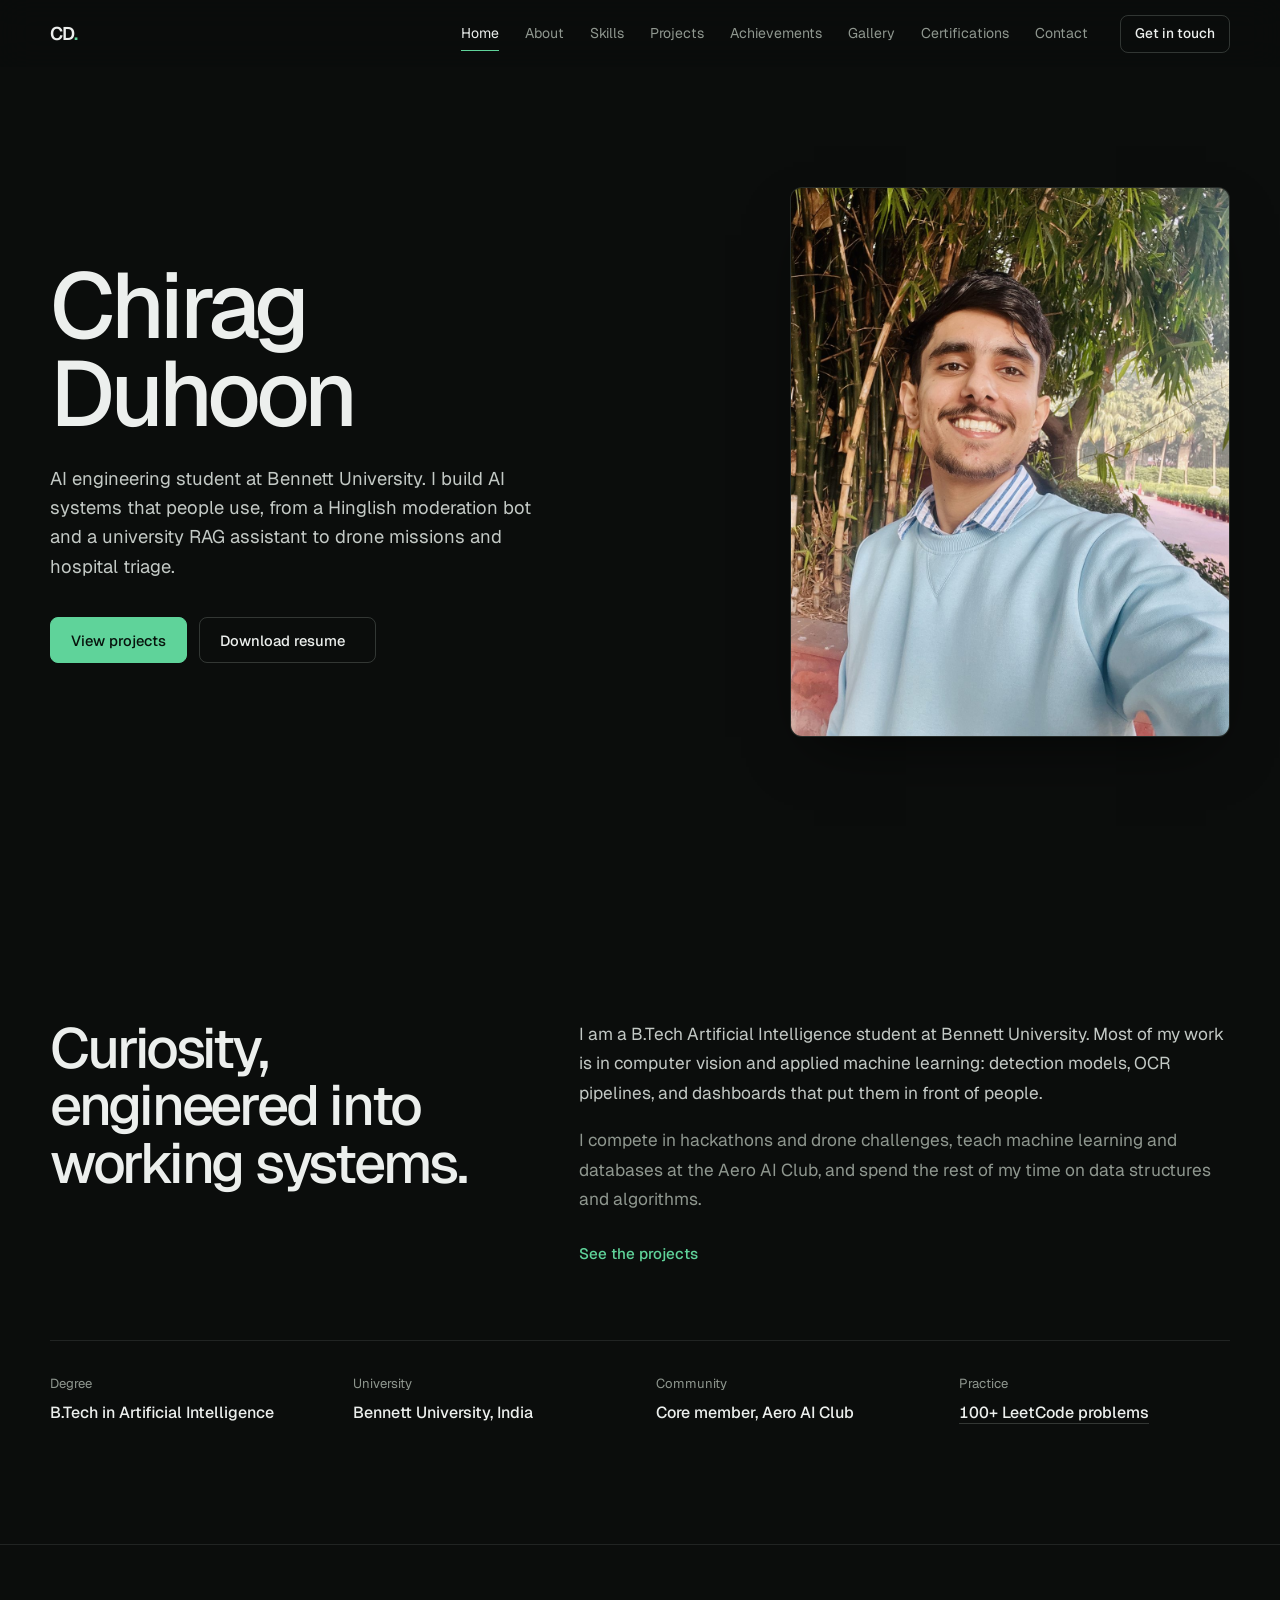
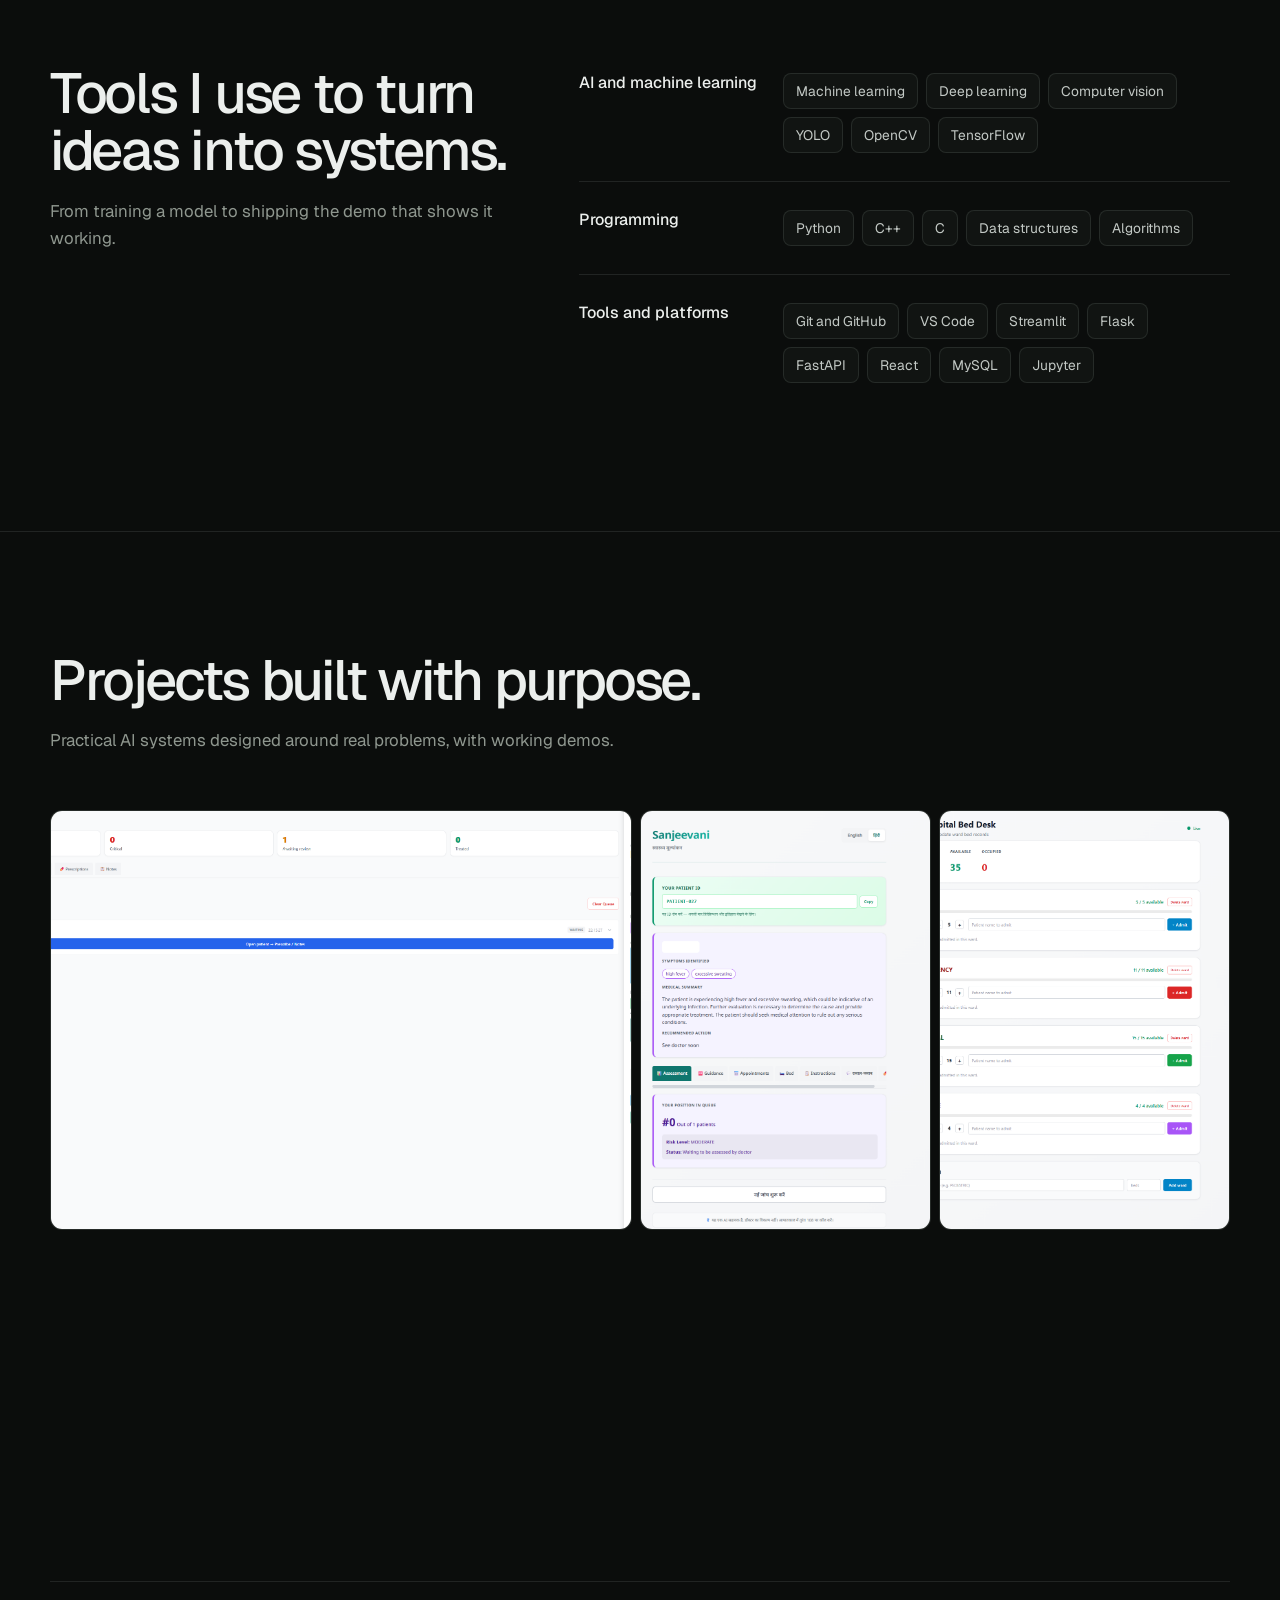
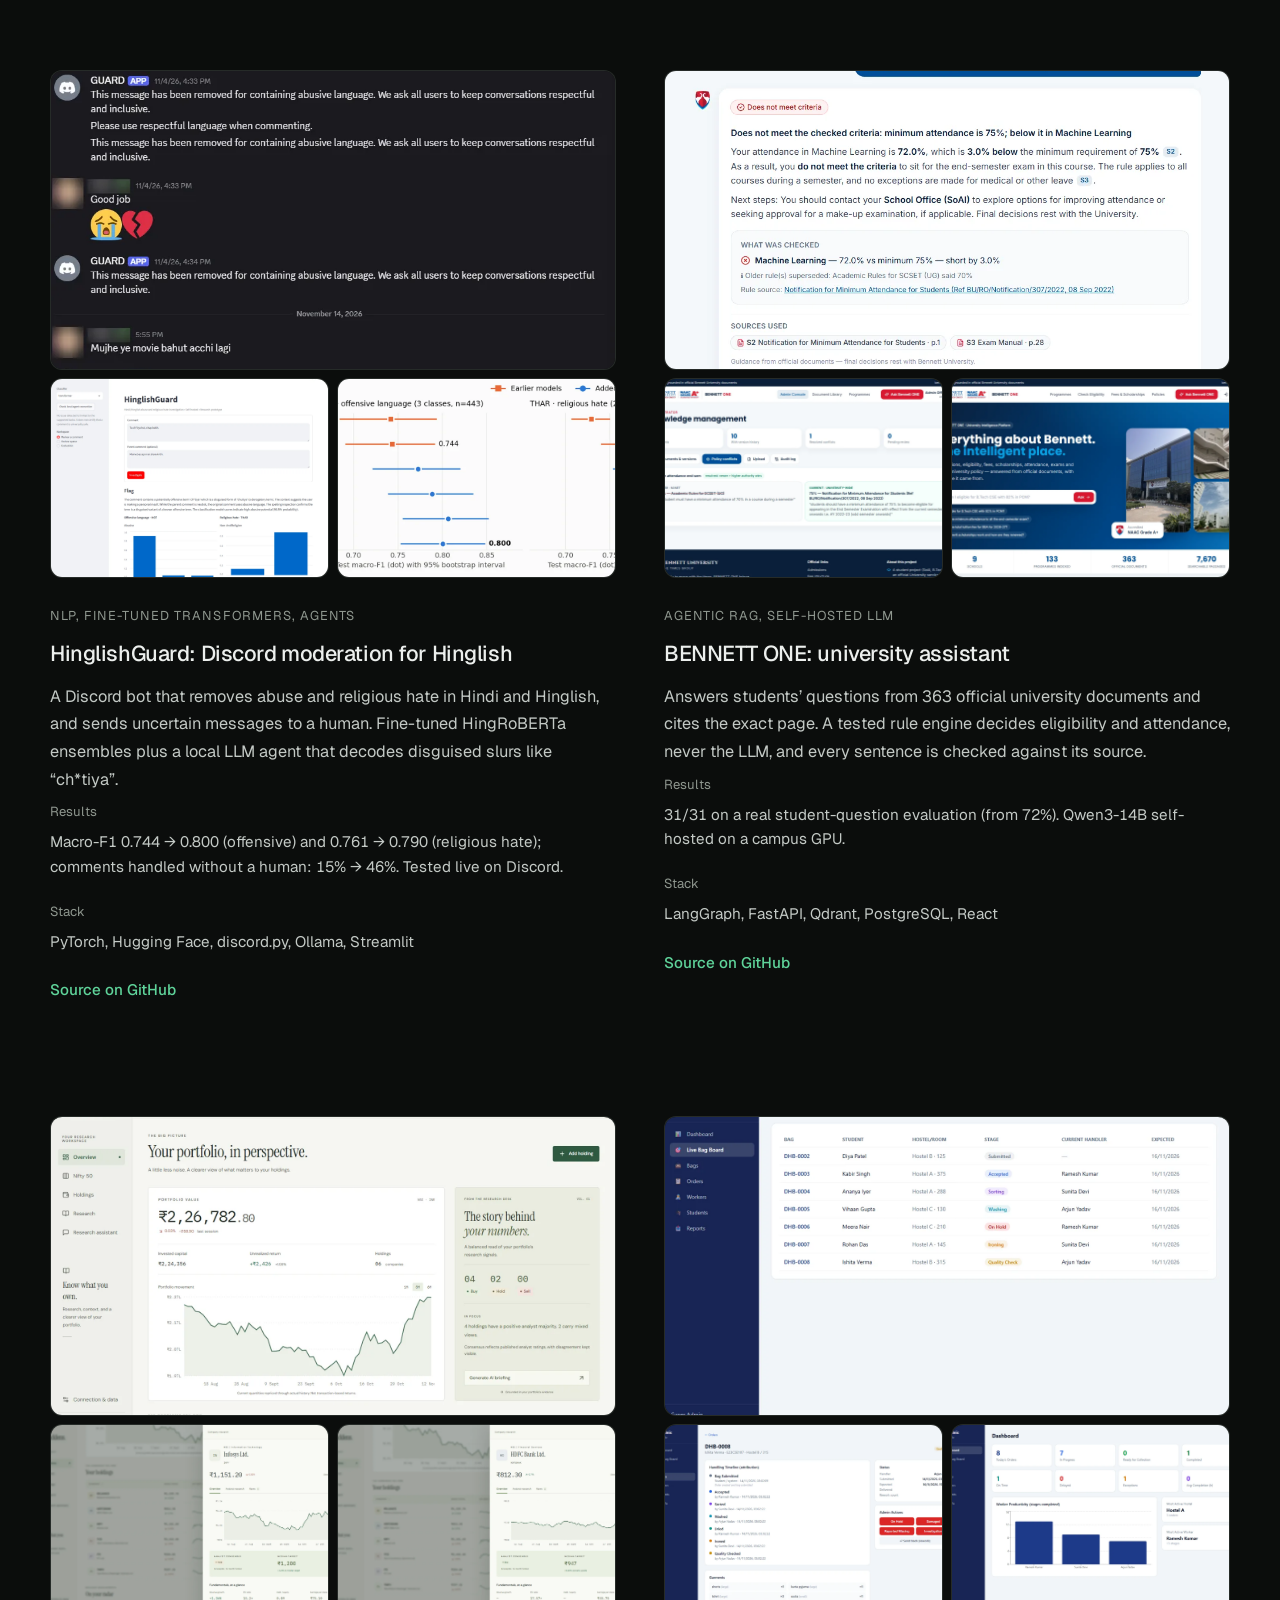
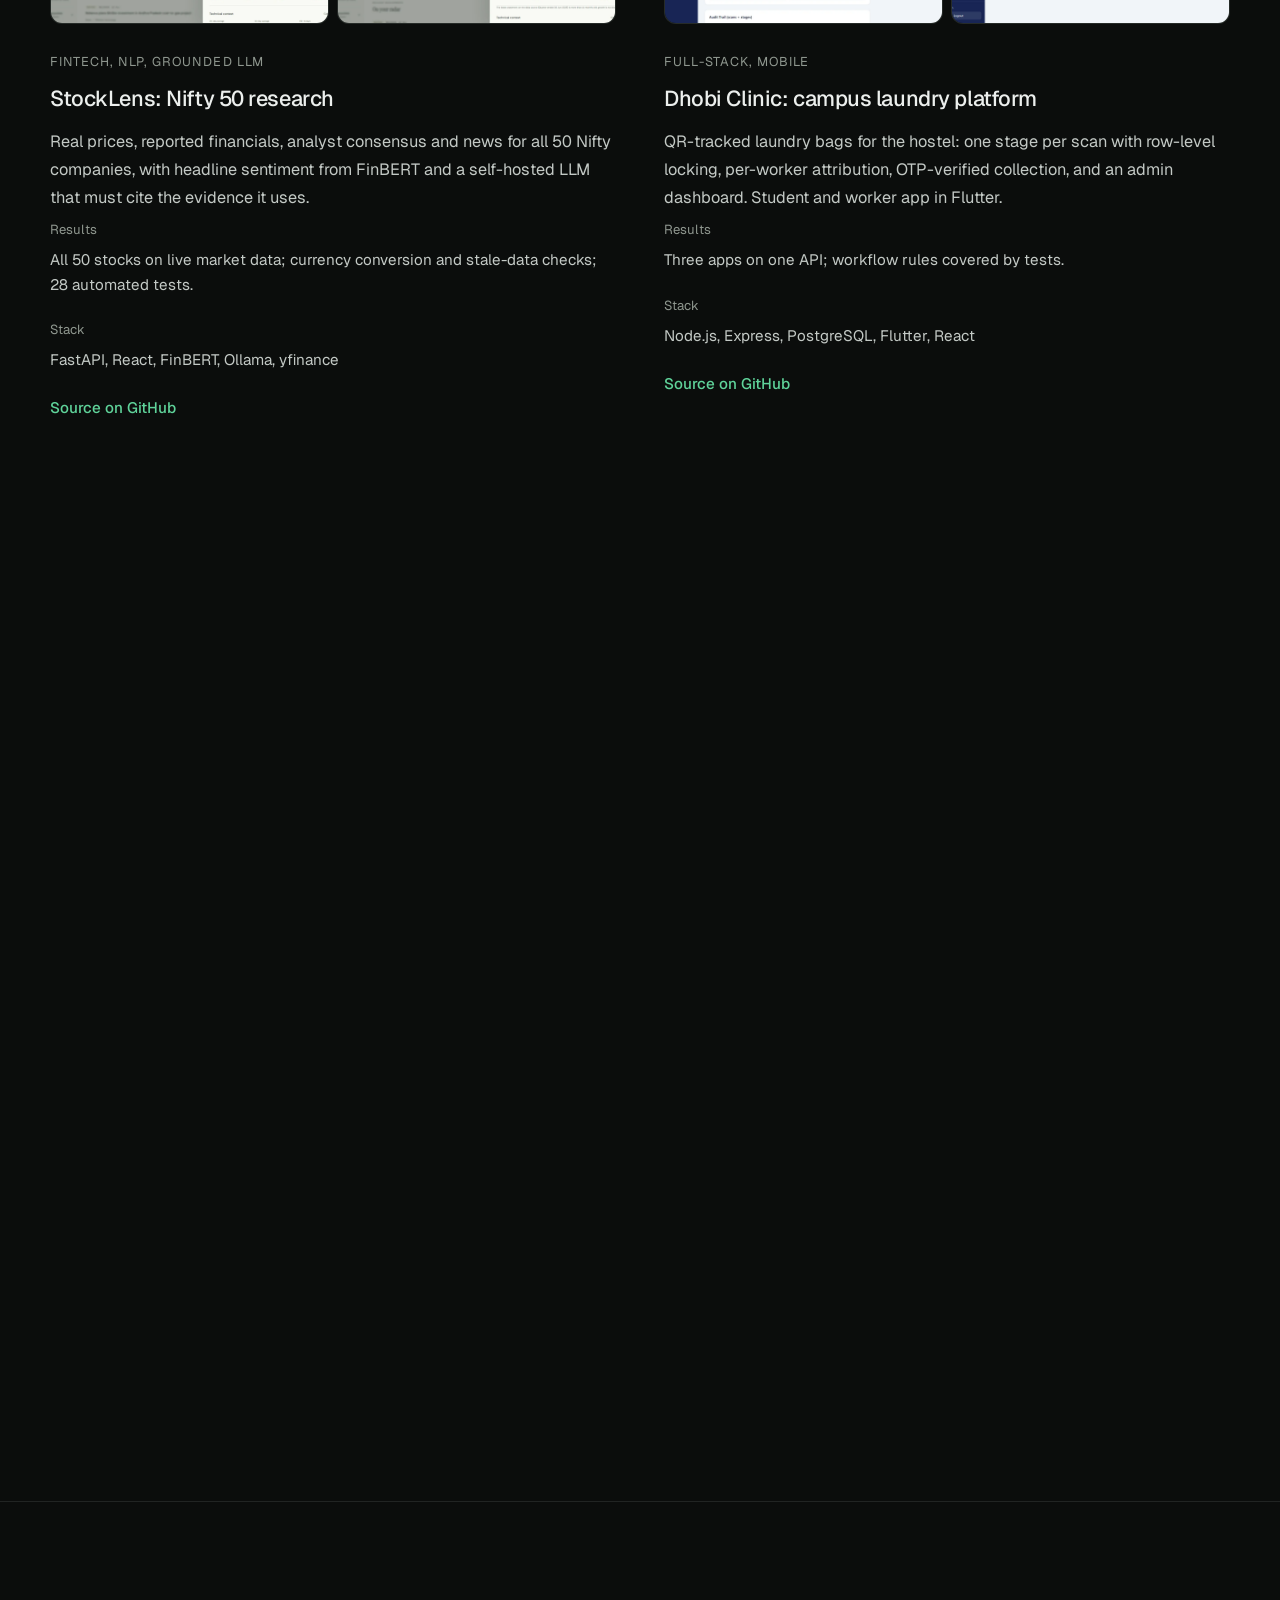
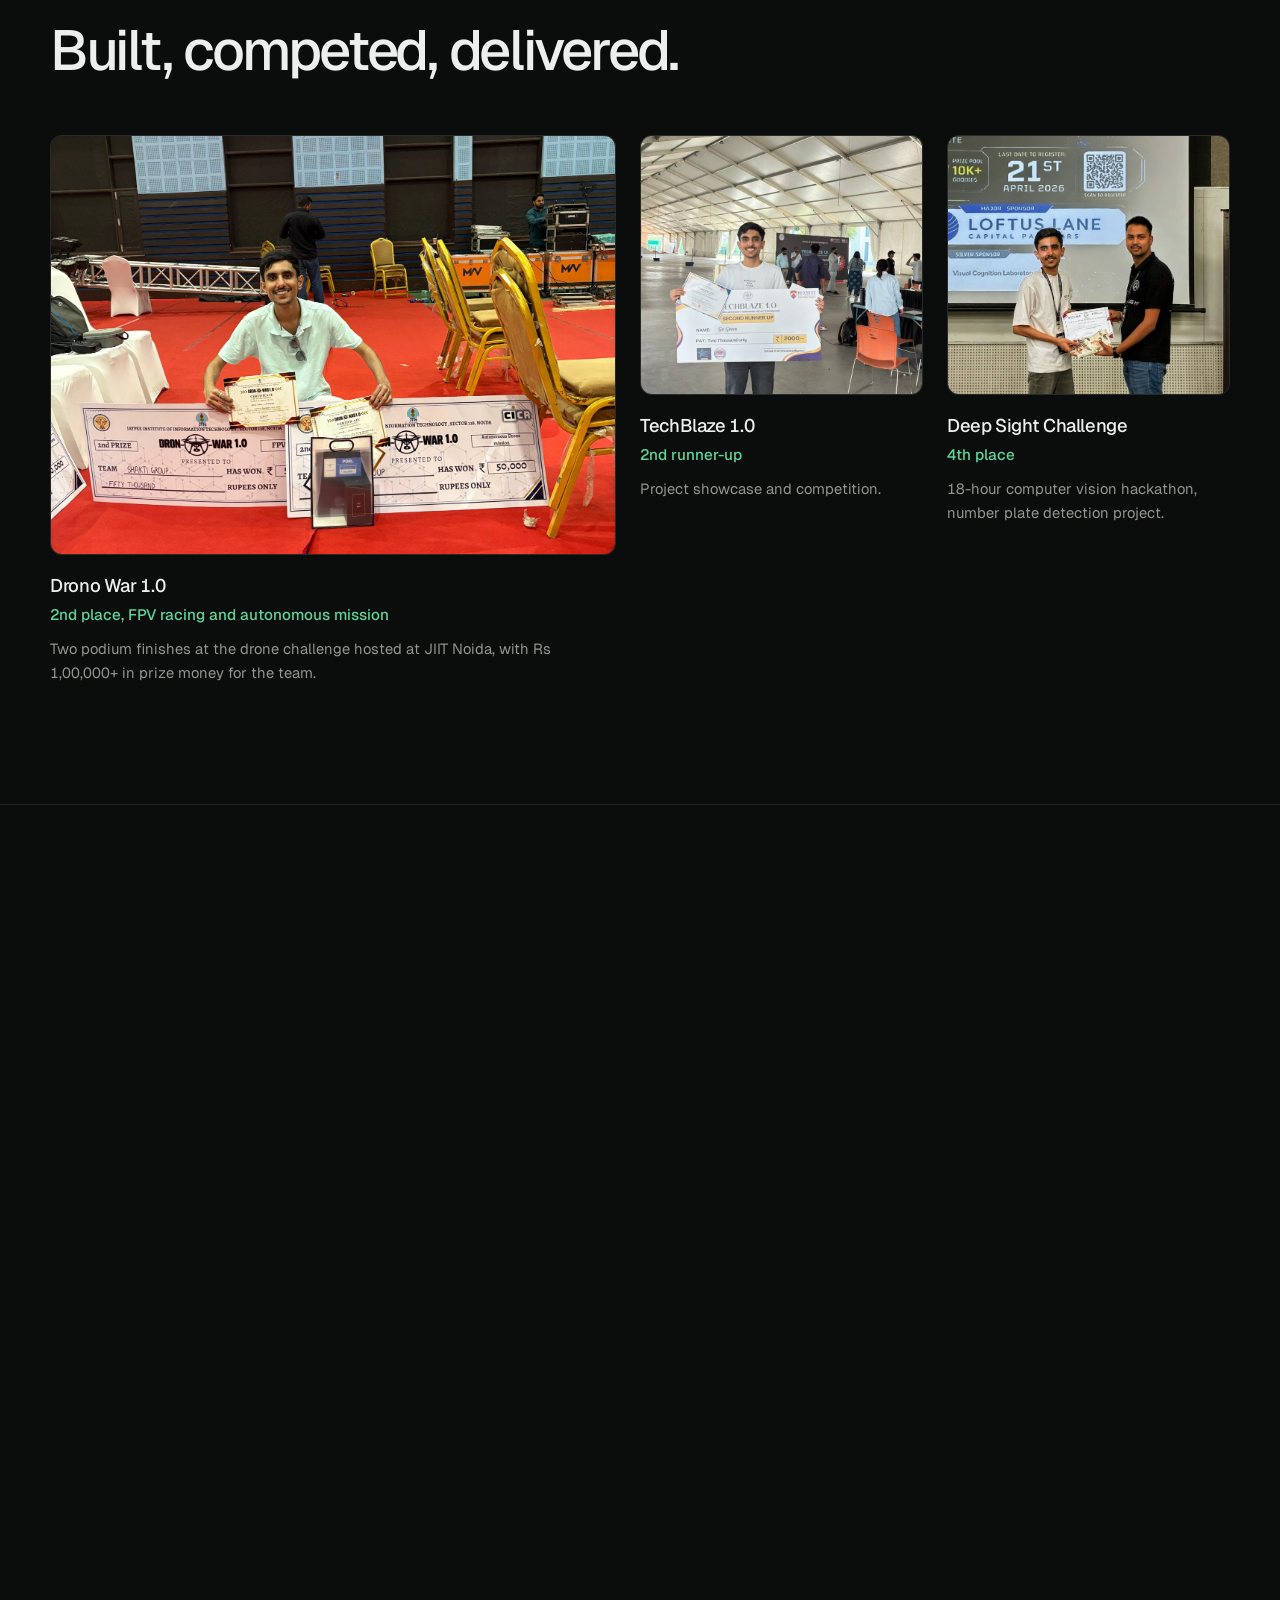
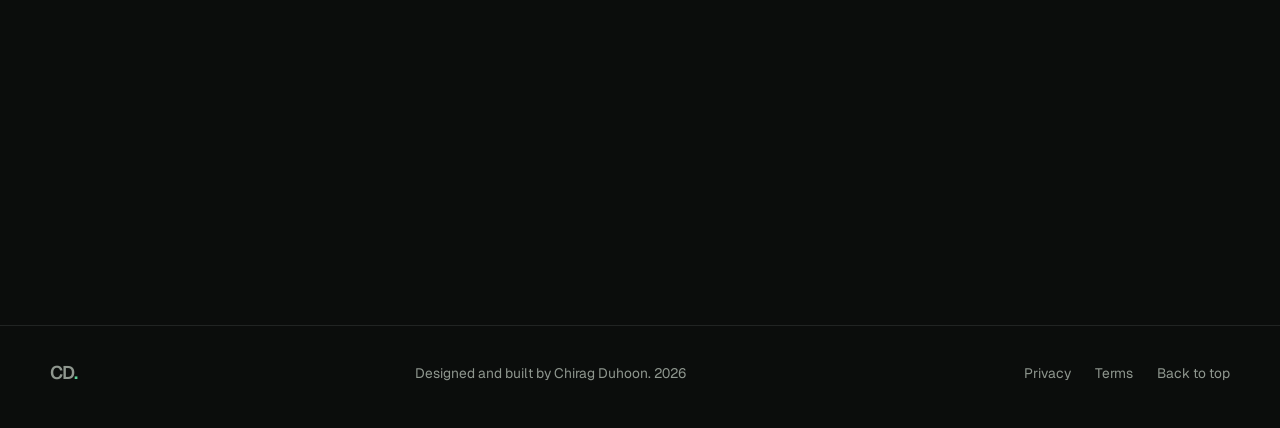
==== index.html @ cefc9d0a "Add HinglishGuard, BENNETT ONE, StockLens and Dhobi Clinic projects; NutriScan results" ====
<!DOCTYPE html>
<html lang="en">
<head>
    <meta charset="UTF-8">
    <meta name="viewport" content="width=device-width, initial-scale=1.0">
    <title>Chirag Duhoon | AI Engineering Student</title>
    <meta name="description" content="Chirag Duhoon is an AI engineering student at Bennett University building computer vision and real-time AI systems. Drono War 1.0 winner, builder of Sanjeevani.">
    <meta name="theme-color" content="#0b0d0c">
    <link rel="icon" href="favicon.svg" type="image/svg+xml">
    <link rel="canonical" href="https://chiragduhoon.github.io/portfolio/">
    <meta property="og:type" content="website">
    <meta property="og:title" content="Chirag Duhoon | AI Engineering Student">
    <meta property="og:description" content="Computer vision and real-time AI systems. Drono War 1.0 winner, builder of Sanjeevani.">
    <meta property="og:url" content="https://chiragduhoon.github.io/portfolio/">
    <meta property="og:image" content="https://chiragduhoon.github.io/portfolio/profile%20photo/PROFILE.jpg">
    <meta name="twitter:card" content="summary_large_image">
    <link rel="preconnect" href="https://fonts.googleapis.com">
    <link rel="preconnect" href="https://fonts.gstatic.com" crossorigin>
    <link href="https://fonts.googleapis.com/css2?family=Geist:wght@400;500;600&display=swap" rel="stylesheet">
    <link rel="stylesheet" href="https://unpkg.com/@phosphor-icons/web@2.1.1/src/regular/style.css">
    <link rel="stylesheet" href="style.css">
</head>
<body>
    <a class="skip-link" href="#main">Skip to content</a>

    <header class="site-header">
        <div class="container">
            <a class="logo" href="#home" aria-label="Chirag Duhoon, home">CD<span>.</span></a>
            <button class="menu-toggle" aria-label="Open navigation" aria-expanded="false" aria-controls="primary-nav">
                <i class="ph ph-list" aria-hidden="true"></i><i class="ph ph-x" aria-hidden="true"></i>
            </button>
            <nav class="nav" id="primary-nav" aria-label="Primary">
                <a href="#home" class="active">Home</a>
                <a href="#about">About</a>
                <a href="#skills">Skills</a>
                <a href="#projects">Projects</a>
                <a href="#achievements">Achievements</a>
                <a href="#gallery">Gallery</a>
                <a href="#certifications">Certifications</a>
                <a href="#contact">Contact</a>
            </nav>
            <a class="button nav-cta" href="#contact">Get in touch</a>
        </div>
    </header>

    <main id="main">
        <section class="hero container" id="home">
            <div class="hero-copy">
                <h1 class="reveal">Chirag<br>Duhoon</h1>
                <p class="lead reveal" style="--i: 1">AI engineering student at Bennett University. I build AI systems that people use, from a Hinglish moderation bot and a university RAG assistant to drone missions and hospital triage.</p>
                <div class="hero-actions reveal" style="--i: 2">
                    <a class="button button-primary" href="#projects">View projects</a>
                    <a class="button" href="resume.pdf" download="Chirag_Duhoon_Resume.pdf">Download resume <i class="ph ph-download-simple" aria-hidden="true"></i></a>
                </div>
            </div>
            <div class="hero-visual reveal" style="--i: 2">
                <div class="profile-frame">
                    <img src="profile%20photo/PROFILE.jpg" alt="Portrait of Chirag Duhoon" width="880" height="1100" fetchpriority="high">
                </div>
            </div>
        </section>

        <section class="section" id="about">
            <div class="container">
                <div class="about-grid">
                    <div class="section-head reveal">
                        <h2>Curiosity, engineered into working systems.</h2>
                    </div>
                    <div class="about-copy reveal" style="--i: 1">
                        <p>I am a B.Tech Artificial Intelligence student at Bennett University. Most of my work is in computer vision and applied machine learning: detection models, OCR pipelines, and dashboards that put them in front of people.</p>
                        <p>I compete in hackathons and drone challenges, teach machine learning and databases at the Aero AI Club, and spend the rest of my time on data structures and algorithms.</p>
                        <a class="text-link" href="#projects">See the projects <i class="ph ph-arrow-right" aria-hidden="true"></i></a>
                    </div>
                </div>
                <dl class="facts">
                    <div class="reveal"><dt>Degree</dt><dd>B.Tech in Artificial Intelligence</dd></div>
                    <div class="reveal" style="--i: 1"><dt>University</dt><dd>Bennett University, India</dd></div>
                    <div class="reveal" style="--i: 2"><dt>Community</dt><dd>Core member, Aero AI Club</dd></div>
                    <div class="reveal" style="--i: 3"><dt>Practice</dt><dd><a href="https://leetcode.com/u/alien07/" target="_blank" rel="noreferrer">100+ LeetCode problems</a></dd></div>
                </dl>
            </div>
        </section>

        <section class="section" id="skills">
            <div class="container skills-grid">
                <div class="section-head reveal">
                    <h2>Tools I use to turn ideas into systems.</h2>
                    <p>From training a model to shipping the demo that shows it working.</p>
                </div>
                <div>
                    <div class="skill-group reveal">
                        <h3>AI and machine learning</h3>
                        <ul class="tags"><li>Machine learning</li><li>Deep learning</li><li>Computer vision</li><li>YOLO</li><li>OpenCV</li><li>TensorFlow</li></ul>
                    </div>
                    <div class="skill-group reveal" style="--i: 1">
                        <h3>Programming</h3>
                        <ul class="tags"><li>Python</li><li>C++</li><li>C</li><li>Data structures</li><li>Algorithms</li></ul>
                    </div>
                    <div class="skill-group reveal" style="--i: 2">
                        <h3>Tools and platforms</h3>
                        <ul class="tags"><li>Git and GitHub</li><li>VS Code</li><li>Streamlit</li><li>Flask</li><li>FastAPI</li><li>React</li><li>MySQL</li><li>Jupyter</li></ul>
                    </div>
                </div>
            </div>
        </section>

        <section class="section" id="projects">
            <div class="container">
                <div class="section-head reveal">
                    <h2>Projects built with purpose.</h2>
                    <p>Practical AI systems designed around real problems, with working demos.</p>
                </div>

                <article class="project-lead">
                    <div class="shots reveal">
                        <button class="shot lightbox-trigger" data-image="sanjeevani/Screenshot 2026-06-25 221604.png"><img src="sanjeevani/Screenshot 2026-06-25 221604.png" alt="Sanjeevani doctor dashboard with patient queue and AI clinical summary" loading="lazy"></button>
                        <button class="shot lightbox-trigger" data-image="sanjeevani/Screenshot 2026-06-25 221537.png"><img src="sanjeevani/Screenshot 2026-06-25 221537.png" alt="Sanjeevani patient assessment with AI risk classification" loading="lazy"></button>
                        <button class="shot lightbox-trigger" data-image="sanjeevani/Screenshot 2026-06-25 221613.png"><img src="sanjeevani/Screenshot 2026-06-25 221613.png" alt="Sanjeevani hospital bed management dashboard" loading="lazy"></button>
                    </div>
                    <div class="project-body">
                        <div class="reveal">
                            <span class="project-type">Healthcare, real-time AI</span>
                            <h3>Sanjeevani: AI healthcare triage</h3>
                            <p>A triage platform that takes voice or text symptom input, classifies risk from critical to low, and pushes alerts to doctors over WebSockets so the most urgent patients are seen first. Deployed and live.</p>
                            <div class="project-links">
                                <a class="text-link" href="https://sanjeevani-frontend-zaah.onrender.com/" target="_blank" rel="noreferrer">Live demo <i class="ph ph-arrow-up-right" aria-hidden="true"></i></a>
                                <a class="text-link" href="https://github.com/chiragduhoon/sanjeevani-ai-triage" target="_blank" rel="noreferrer">Source on GitHub <i class="ph ph-arrow-up-right" aria-hidden="true"></i></a>
                            </div>
                        </div>
                        <dl class="project-meta reveal" style="--i: 1">
                            <div><dt>What it does</dt><dd>Voice and text intake, AI risk classification, real-time doctor alerts, bed management dashboard.</dd></div>
                            <div><dt>Stack</dt><dd>React, Vite, FastAPI, Python, WebSockets</dd></div>
                        </dl>
                    </div>
                </article>

                <div class="project-pair">
                    <article class="project-card reveal">
                        <div class="shots">
                            <button class="shot shot-wide lightbox-trigger" data-image="projects/hinglishguard-discord.webp"><img src="projects/hinglishguard-discord.webp" alt="HinglishGuard bot in Discord removing abusive messages and posting a respectful warning" loading="lazy"></button>
                            <button class="shot lightbox-trigger" data-image="projects/hinglishguard-app.webp"><img src="projects/hinglishguard-app.webp" alt="HinglishGuard review app explaining why a disguised slur was flagged" loading="lazy"></button>
                            <button class="shot lightbox-trigger" data-image="projects/hinglishguard-results.webp"><img src="projects/hinglishguard-results.webp" alt="Test macro-F1 with confidence intervals for every model" loading="lazy"></button>
                        </div>
                        <div class="project-copy">
                            <span class="project-type">NLP, fine-tuned transformers, agents</span>
                            <h3>HinglishGuard: Discord moderation for Hinglish</h3>
                            <p>A Discord bot that removes abuse and religious hate in Hindi and Hinglish, and sends uncertain messages to a human. Fine-tuned HingRoBERTa ensembles plus a local LLM agent that decodes disguised slurs like “ch*tiya”.</p>
                            <dl class="project-meta">
                                <div><dt>Results</dt><dd>Macro-F1 0.744 → 0.800 (offensive) and 0.761 → 0.790 (religious hate); comments handled without a human: 15% → 46%. Tested live on Discord.</dd></div>
                                <div><dt>Stack</dt><dd>PyTorch, Hugging Face, discord.py, Ollama, Streamlit</dd></div>
                            </dl>
                            <div class="project-links">
                                <a class="text-link" href="https://github.com/chiragduhoon/hinglishguard" target="_blank" rel="noreferrer">Source on GitHub <i class="ph ph-arrow-up-right" aria-hidden="true"></i></a>
                            </div>
                        </div>
                    </article>
                    <article class="project-card reveal" style="--i: 1">
                        <div class="shots">
                            <button class="shot shot-wide lightbox-trigger" data-image="projects/bennett-chat.webp"><img src="projects/bennett-chat.webp" alt="BENNETT ONE answer with the rule-engine check and page-level citations" loading="lazy"></button>
                            <button class="shot lightbox-trigger" data-image="projects/bennett-admin.webp"><img src="projects/bennett-admin.webp" alt="Admin console showing a superseded 70% attendance rule and the current 75% rule" loading="lazy"></button>
                            <button class="shot lightbox-trigger" data-image="projects/bennett-landing.webp"><img src="projects/bennett-landing.webp" alt="BENNETT ONE landing page" loading="lazy"></button>
                        </div>
                        <div class="project-copy">
                            <span class="project-type">Agentic RAG, self-hosted LLM</span>
                            <h3>BENNETT ONE: university assistant</h3>
                            <p>Answers students’ questions from 363 official university documents and cites the exact page. A tested rule engine decides eligibility and attendance, never the LLM, and every sentence is checked against its source.</p>
                            <dl class="project-meta">
                                <div><dt>Results</dt><dd>31/31 on a real student-question evaluation (from 72%). Qwen3-14B self-hosted on a campus GPU.</dd></div>
                                <div><dt>Stack</dt><dd>LangGraph, FastAPI, Qdrant, PostgreSQL, React</dd></div>
                            </dl>
                            <div class="project-links">
                                <a class="text-link" href="https://github.com/chiragduhoon/bennett-one" target="_blank" rel="noreferrer">Source on GitHub <i class="ph ph-arrow-up-right" aria-hidden="true"></i></a>
                            </div>
                        </div>
                    </article>
                </div>

                <div class="project-pair">
                    <article class="project-card reveal">
                        <div class="shots">
                            <button class="shot shot-wide lightbox-trigger" data-image="projects/stocklens-dashboard.webp"><img src="projects/stocklens-dashboard.webp" alt="StockLens portfolio overview with real price history and analyst consensus" loading="lazy"></button>
                            <button class="shot lightbox-trigger" data-image="projects/stocklens-stock.webp"><img src="projects/stocklens-stock.webp" alt="Infosys research view with analyst consensus and fundamentals" loading="lazy"></button>
                            <button class="shot lightbox-trigger" data-image="projects/stocklens-stale.webp"><img src="projects/stocklens-stale.webp" alt="HDFC Bank view flagging an out-of-date financial statement" loading="lazy"></button>
                        </div>
                        <div class="project-copy">
                            <span class="project-type">Fintech, NLP, grounded LLM</span>
                            <h3>StockLens: Nifty 50 research</h3>
                            <p>Real prices, reported financials, analyst consensus and news for all 50 Nifty companies, with headline sentiment from FinBERT and a self-hosted LLM that must cite the evidence it uses.</p>
                            <dl class="project-meta">
                                <div><dt>Results</dt><dd>All 50 stocks on live market data; currency conversion and stale-data checks; 28 automated tests.</dd></div>
                                <div><dt>Stack</dt><dd>FastAPI, React, FinBERT, Ollama, yfinance</dd></div>
                            </dl>
                            <div class="project-links">
                                <a class="text-link" href="https://github.com/chiragduhoon/stocklens" target="_blank" rel="noreferrer">Source on GitHub <i class="ph ph-arrow-up-right" aria-hidden="true"></i></a>
                            </div>
                        </div>
                    </article>
                    <article class="project-card reveal" style="--i: 1">
                        <div class="shots">
                            <button class="shot shot-wide lightbox-trigger" data-image="projects/dhobi-live.webp"><img src="projects/dhobi-live.webp" alt="Dhobi Clinic live bag board showing each bag's stage and handler" loading="lazy"></button>
                            <button class="shot lightbox-trigger" data-image="projects/dhobi-timeline.webp"><img src="projects/dhobi-timeline.webp" alt="Order timeline recording which worker completed each stage" loading="lazy"></button>
                            <button class="shot lightbox-trigger" data-image="projects/dhobi-dashboard.webp"><img src="projects/dhobi-dashboard.webp" alt="Admin dashboard with order counts and worker productivity" loading="lazy"></button>
                        </div>
                        <div class="project-copy">
                            <span class="project-type">Full-stack, mobile</span>
                            <h3>Dhobi Clinic: campus laundry platform</h3>
                            <p>QR-tracked laundry bags for the hostel: one stage per scan with row-level locking, per-worker attribution, OTP-verified collection, and an admin dashboard. Student and worker app in Flutter.</p>
                            <dl class="project-meta">
                                <div><dt>Results</dt><dd>Three apps on one API; workflow rules covered by tests.</dd></div>
                                <div><dt>Stack</dt><dd>Node.js, Express, PostgreSQL, Flutter, React</dd></div>
                            </dl>
                            <div class="project-links">
                                <a class="text-link" href="https://github.com/chiragduhoon/dhobi-clinic" target="_blank" rel="noreferrer">Source on GitHub <i class="ph ph-arrow-up-right" aria-hidden="true"></i></a>
                            </div>
                        </div>
                    </article>
                </div>

                <div class="project-pair">
                    <article class="project-card reveal">
                        <div class="shots">
                            <button class="shot shot-wide lightbox-trigger" data-image="gallery/FOOD1.jpeg"><img src="gallery/FOOD1.jpeg" alt="Indian food detection interface showing detected dishes" loading="lazy"></button>
                            <button class="shot lightbox-trigger" data-image="gallery/FOOD2.jpeg"><img src="gallery/FOOD2.jpeg" alt="Food classification result" loading="lazy"></button>
                            <button class="shot lightbox-trigger" data-image="gallery/FOOD3.jpeg"><img src="gallery/FOOD3.jpeg" alt="Calorie estimation result" loading="lazy"></button>
                        </div>
                        <div class="project-copy">
                            <h3>Indian food classification and calorie estimation</h3>
                            <p>A YOLO11 detector that recognises 17 Indian dishes in a photo and estimates calories, wrapped in a Streamlit app that runs on an ordinary laptop CPU.</p>
                            <dl class="project-meta">
                                <div><dt>Results</dt><dd>mAP@0.5 of 0.80 on validation; 124 ms per image on a laptop CPU.</dd></div>
                                <div><dt>Stack</dt><dd>Python, YOLO11, PyTorch, Streamlit</dd></div>
                            </dl>
                            <div class="project-links">
                                <a class="text-link" href="https://github.com/chiragduhoon/nutriscan" target="_blank" rel="noreferrer">Source on GitHub <i class="ph ph-arrow-up-right" aria-hidden="true"></i></a>
                            </div>
                        </div>
                    </article>
                    <article class="project-card reveal" style="--i: 1">
                        <div class="shots">
                            <button class="shot shot-solo lightbox-trigger" data-image="gallery/DEEPSIGHT.JPG"><img src="gallery/DEEPSIGHT.JPG" alt="Deep Sight Challenge team presenting the number plate detection project" loading="lazy"></button>
                        </div>
                        <div class="project-copy">
                            <h3>Vehicle number plate detection and recognition</h3>
                            <p>Built in 18 hours at the Deep Sight Challenge: detects vehicle plates and reads the text with OCR under real lighting and camera conditions.</p>
                            <dl class="project-meta">
                                <div><dt>Stack</dt><dd>Python, OpenCV, OCR</dd></div>
                            </dl>
                        </div>
                    </article>
                </div>
            </div>
        </section>

        <section class="section" id="achievements">
            <div class="container">
                <div class="section-head reveal">
                    <h2>Built, competed, delivered.</h2>
                </div>
                <div class="achievements">
                    <article class="achievement reveal">
                        <button class="shot lightbox-trigger" data-image="gallery/DRONO-WAR1.jpg"><img src="gallery/DRONO-WAR1.jpg" alt="Drono War 1.0 award ceremony" loading="lazy"></button>
                        <h3>Drono War 1.0</h3>
                        <p class="result">2nd place, FPV racing and autonomous mission</p>
                        <p>Two podium finishes at the drone challenge hosted at JIIT Noida, with Rs 1,00,000+ in prize money for the team.</p>
                    </article>
                    <article class="achievement reveal" style="--i: 1">
                        <button class="shot lightbox-trigger" data-image="gallery/TECHBLAZE-WIN.jpg"><img src="gallery/TECHBLAZE-WIN.jpg" alt="Chirag holding the TechBlaze 1.0 second runner-up cheque" loading="lazy"></button>
                        <h3>TechBlaze 1.0</h3>
                        <p class="result">2nd runner-up</p>
                        <p>Project showcase and competition.</p>
                    </article>
                    <article class="achievement reveal" style="--i: 2">
                        <button class="shot lightbox-trigger" data-image="gallery/DEEPSIGHT.JPG"><img src="gallery/DEEPSIGHT.JPG" alt="Deep Sight Challenge team" loading="lazy"></button>
                        <h3>Deep Sight Challenge</h3>
                        <p class="result">4th place</p>
                        <p>18-hour computer vision hackathon, number plate detection project.</p>
                    </article>
                </div>
            </div>
        </section>

        <section class="section" id="gallery">
            <div class="container">
                <div class="section-head reveal">
                    <h2>Moments from the journey.</h2>
                    <p>Sessions taught, teams led, and prizes brought home.</p>
                </div>
                <div class="gallery-grid">
                    <button class="shot gallery-tall lightbox-trigger reveal" data-image="gallery/CLUB-SESSION.jpg"><img src="gallery/CLUB-SESSION.jpg" alt="Leading an Aero AI Club session in a classroom at Bennett University" loading="lazy"></button>
                    <button class="shot lightbox-trigger reveal" style="--i: 1" data-image="gallery/TEACHING.jpg"><img src="gallery/TEACHING.jpg" alt="Teaching machine learning and databases at the whiteboard" loading="lazy"></button>
                    <button class="shot lightbox-trigger reveal" style="--i: 2" data-image="gallery/TECHBLAZE-WIN.jpg"><img src="gallery/TECHBLAZE-WIN.jpg" alt="Receiving the TechBlaze 1.0 second runner-up cheque" loading="lazy"></button>
                    <button class="shot lightbox-trigger reveal" style="--i: 1" data-image="gallery/DRONO-WINNERS.jpg"><img src="gallery/DRONO-WINNERS.jpg" alt="Drono War 1.0 winners holding prize cheques at JIIT Noida" loading="lazy"></button>
                    <button class="shot lightbox-trigger reveal" style="--i: 2" data-image="gallery/DRONO-TEAM.jpg"><img src="gallery/DRONO-TEAM.jpg" alt="The team with drones under the Drono War banners" loading="lazy"></button>
                    <button class="shot lightbox-trigger reveal" data-image="gallery/AEROAI-MIC.jpg"><img src="gallery/AEROAI-MIC.jpg" alt="Speaking at an Aero AI Club session" loading="lazy"></button>
                    <button class="shot gallery-wide lightbox-trigger reveal" style="--i: 1" data-image="gallery/TECHBLAZE-GROUP.jpg"><img src="gallery/TECHBLAZE-GROUP.jpg" alt="TechBlaze 1.0 project showcase group photo" loading="lazy"></button>
                </div>
            </div>
        </section>

        <section class="section" id="certifications">
            <div class="container">
                <div class="section-head reveal">
                    <h2>Certifications</h2>
                </div>
                <div class="cert-grid">
                    <article class="cert reveal">
                        <button class="shot lightbox-trigger" data-image="CERTIFICATES/CNN CERT.jpg"><img src="CERTIFICATES/CNN%20CERT.jpg" alt="Convolutional Neural Networks in Python certificate, Udemy" loading="lazy"></button>
                        <h3>Convolutional Neural Networks in Python</h3>
                        <p>Udemy</p>
                    </article>
                    <article class="cert reveal" style="--i: 1">
                        <button class="shot lightbox-trigger" data-image="CERTIFICATES/PYTHON CERT.png"><img src="CERTIFICATES/PYTHON%20CERT.png" alt="Programming for Everybody certificate" loading="lazy"></button>
                        <h3>Programming for Everybody: Getting Started with Python</h3>
                        <p>Coursera, University of Michigan</p>
                    </article>
                    <article class="cert cert-extra">
                        <button class="shot lightbox-trigger" data-image="CERTIFICATES/networking-basics.png"><img src="CERTIFICATES/networking-basics.png" alt="Networking Basics certificate, Cisco Networking Academy" loading="lazy"></button>
                        <h3>Networking Basics</h3>
                        <p>Cisco Networking Academy</p>
                    </article>
                    <article class="cert cert-extra">
                        <button class="shot lightbox-trigger" data-image="CERTIFICATES/operating-systems.png"><img src="CERTIFICATES/operating-systems.png" alt="Operating Systems Basics certificate, Cisco Networking Academy" loading="lazy"></button>
                        <h3>Operating Systems Basics</h3>
                        <p>Cisco Networking Academy</p>
                    </article>
                    <article class="cert cert-extra">
                        <button class="shot lightbox-trigger" data-image="CERTIFICATES/matlab-ode.png"><img src="CERTIFICATES/matlab-ode.png" alt="Solving ODEs with MATLAB certificate, MathWorks" loading="lazy"></button>
                        <h3>Solving ODEs with MATLAB</h3>
                        <p>MathWorks</p>
                    </article>
                    <article class="cert cert-extra">
                        <button class="shot lightbox-trigger" data-image="CERTIFICATES/matlab-datatypes.png"><img src="CERTIFICATES/matlab-datatypes.png" alt="A Tour of MATLAB Data Types certificate, MathWorks" loading="lazy"></button>
                        <h3>A Tour of MATLAB Data Types</h3>
                        <p>MathWorks</p>
                    </article>
                </div>
                <div class="cert-toggle-wrap reveal">
                    <button class="button cert-toggle" aria-expanded="false" aria-controls="certifications">Show all 6 certifications</button>
                </div>
                <div class="coding-profile reveal">
                    <div>
                        <h3>LeetCode</h3>
                        <p>100+ problems solved, focused on data structures and algorithms.</p>
                    </div>
                    <a class="button" href="https://leetcode.com/u/alien07/" target="_blank" rel="noreferrer">View profile <i class="ph ph-arrow-up-right" aria-hidden="true"></i></a>
                </div>
            </div>
        </section>

        <section class="section" id="contact">
            <div class="container contact-inner">
                <h2 class="reveal">Have an idea? Let's make it real.</h2>
                <p class="reveal" style="--i: 1">Open to internships, research collaborations, and ambitious AI projects. Email is the fastest way to reach me.</p>
                <a class="contact-email reveal" style="--i: 2" href="mailto:chiragduhoon.work@gmail.com">chiragduhoon.work@gmail.com <i class="ph ph-arrow-up-right" aria-hidden="true"></i></a>
                <div class="social-links reveal" style="--i: 3">
                    <a href="https://www.linkedin.com/in/chirag-duhoon-790b48404/" target="_blank" rel="noreferrer">LinkedIn <i class="ph ph-arrow-up-right" aria-hidden="true"></i></a>
                    <a href="https://github.com/chiragduhoon" target="_blank" rel="noreferrer">GitHub <i class="ph ph-arrow-up-right" aria-hidden="true"></i></a>
                    <a href="https://leetcode.com/u/alien07/" target="_blank" rel="noreferrer">LeetCode <i class="ph ph-arrow-up-right" aria-hidden="true"></i></a>
                    <a href="https://instagram.com/chiragduhoon1" target="_blank" rel="noreferrer">Instagram <i class="ph ph-arrow-up-right" aria-hidden="true"></i></a>
                </div>
            </div>
        </section>
    </main>

    <footer class="site-footer">
        <div class="container">
            <a class="logo" href="#home">CD<span>.</span></a>
            <p>Designed and built by Chirag Duhoon. <span id="year"></span></p>
            <div class="footer-links">
                <a href="privacy.html">Privacy</a>
                <a href="terms.html">Terms</a>
                <a href="#home">Back to top</a>
            </div>
        </div>
    </footer>

    <dialog class="lightbox" aria-label="Expanded image">
        <button class="lightbox-close" aria-label="Close">Close <i class="ph ph-x" aria-hidden="true"></i></button>
        <figure>
            <img src="" alt="">
            <figcaption></figcaption>
        </figure>
    </dialog>

    <script src="script.js"></script>
</body>
</html>
---- style.css ----
/* ------------------------------------------------------------
   Tokens
   ------------------------------------------------------------ */
:root {
    --bg: #0b0d0c;
    --surface: #111412;
    --surface-2: #161a17;
    --line: rgba(190, 205, 195, .12);
    --line-strong: rgba(190, 205, 195, .22);
    --text: #ecefed;
    --text-2: #c3c9c5;
    --muted: #8f978f;
    --accent: #5fd39a;
    --accent-ink: #07130c;
    --accent-hover: #7fdfb0;
    --shadow: 0 24px 60px -24px rgba(0, 0, 0, .7);

    --radius-sm: 8px;
    --radius-md: 12px;

    --max: 1180px;
    --gutter: 24px;
    --section-y: 120px;

    --ease: cubic-bezier(.16, 1, .3, 1);
    --font: "Geist", system-ui, -apple-system, "Segoe UI", sans-serif;
}

/* ------------------------------------------------------------
   Base
   ------------------------------------------------------------ */
*, *::before, *::after { box-sizing: border-box; margin: 0; padding: 0; }
html { scroll-behavior: smooth; -webkit-text-size-adjust: 100%; }
body {
    background: var(--bg);
    color: var(--text);
    font-family: var(--font);
    font-size: 1rem;
    line-height: 1.6;
    font-variant-numeric: tabular-nums;
    -webkit-font-smoothing: antialiased;
    overflow-x: hidden;
}
body.menu-open { overflow: hidden; }
a { color: inherit; text-decoration: none; }
button { color: inherit; font: inherit; background: none; border: 0; cursor: pointer; }
img { display: block; max-width: 100%; }
ul { list-style: none; }
::selection { background: var(--accent); color: var(--accent-ink); }

:focus-visible { outline: 2px solid var(--accent); outline-offset: 3px; border-radius: 4px; }

h1, h2, h3 { font-weight: 500; letter-spacing: -.04em; text-wrap: balance; }
h1 { font-size: clamp(3.4rem, 7.2vw, 6.4rem); line-height: .96; letter-spacing: -.05em; }
h2 { font-size: clamp(2.2rem, 4.4vw, 3.6rem); line-height: 1.02; }
h3 { font-size: 1.35rem; line-height: 1.2; letter-spacing: -.02em; }
p { max-width: 65ch; }

.container { width: min(var(--max), 100% - var(--gutter) * 2); margin-inline: auto; }
.section { padding: var(--section-y) 0; scroll-margin-top: 60px; }
.section + .section { border-top: 1px solid var(--line); }
.section-head { max-width: 720px; margin-bottom: 56px; }
.section-head p { margin-top: 18px; color: var(--muted); font-size: 1.05rem; }

.muted { color: var(--muted); }
.ph { font-size: 1em; line-height: 1; vertical-align: -.1em; }

.skip-link {
    position: absolute; top: -100px; left: 16px; z-index: 300;
    padding: 10px 14px; background: var(--accent); color: var(--accent-ink);
    border-radius: var(--radius-sm); font-weight: 500;
}
.skip-link:focus { top: 12px; }

/* ------------------------------------------------------------
   Buttons and links
   ------------------------------------------------------------ */
.button {
    display: inline-flex; align-items: center; justify-content: center; gap: 10px;
    min-height: 46px; padding: 0 20px; white-space: nowrap;
    border: 1px solid var(--line-strong); border-radius: var(--radius-sm);
    font-size: .92rem; font-weight: 500;
    transition: background .2s var(--ease), border-color .2s var(--ease), color .2s var(--ease), transform .15s var(--ease);
}
.button:hover { border-color: var(--text-2); }
.button:active { transform: translateY(1px); }
.button-primary { border-color: var(--accent); background: var(--accent); color: var(--accent-ink); }
.button-primary:hover { background: var(--accent-hover); border-color: var(--accent-hover); }

.text-link {
    display: inline-flex; align-items: center; gap: 6px;
    color: var(--accent); font-weight: 500; font-size: .95rem;
    border-bottom: 1px solid transparent; transition: border-color .2s var(--ease);
}
.text-link:hover { border-bottom-color: var(--accent); }

/* ------------------------------------------------------------
   Header
   ------------------------------------------------------------ */
.site-header {
    position: fixed; inset: 0 0 auto 0; z-index: 100; height: 68px;
    border-bottom: 1px solid transparent;
    transition: border-color .3s var(--ease);
}
/* Blur lives on a pseudo-element so the header does not become a containing block for the fixed mobile nav */
.site-header::before {
    content: ""; position: absolute; inset: 0; z-index: -1;
    background: rgba(11, 13, 12, .72);
    backdrop-filter: blur(16px); -webkit-backdrop-filter: blur(16px);
}
.site-header.scrolled { border-bottom-color: var(--line); }
.site-header .container { display: flex; align-items: center; gap: 32px; height: 100%; }
.logo { position: relative; z-index: 102; font-size: 1.15rem; font-weight: 600; letter-spacing: -.06em; }
.logo span { color: var(--accent); }
.nav { display: flex; gap: 26px; margin-left: auto; }
.nav a { position: relative; color: var(--muted); font-size: .88rem; padding: 4px 0; transition: color .2s var(--ease); }
.nav a::after {
    content: ""; position: absolute; left: 0; right: 0; bottom: -2px; height: 1px;
    background: var(--accent); transform: scaleX(0); transform-origin: left;
    transition: transform .25s var(--ease);
}
.nav a:hover, .nav a.active { color: var(--text); }
.nav a.active::after { transform: scaleX(1); }
.nav-cta { min-height: 38px; padding: 0 14px; font-size: .86rem; }
.menu-toggle { display: none; }

/* ------------------------------------------------------------
   Hero
   ------------------------------------------------------------ */
.hero {
    min-height: 100dvh; padding: 96px 0 72px;
    display: grid; grid-template-columns: 7fr 5fr; gap: 72px; align-items: center;
}
.hero-copy h1 { margin-bottom: 26px; }
.hero-copy .lead { color: var(--text-2); font-size: 1.15rem; line-height: 1.6; max-width: 32rem; }
.hero-actions { display: flex; flex-wrap: wrap; gap: 12px; margin-top: 36px; }
.hero-visual { justify-self: end; width: 100%; max-width: 440px; }
.profile-frame {
    aspect-ratio: 4 / 5; overflow: hidden;
    border-radius: var(--radius-md); border: 1px solid var(--line);
    background: var(--surface); box-shadow: var(--shadow);
}
.profile-frame img { width: 100%; height: 100%; object-fit: cover; }

/* ------------------------------------------------------------
   About
   ------------------------------------------------------------ */
.about-grid { display: grid; grid-template-columns: 5fr 7fr; gap: 64px; align-items: start; }
.about-copy p { color: var(--text-2); font-size: 1.08rem; line-height: 1.7; }
.about-copy p + p { margin-top: 18px; color: var(--muted); }
.about-copy .text-link { margin-top: 28px; }
.facts { display: grid; grid-template-columns: repeat(4, 1fr); gap: 32px; margin-top: 72px; padding-top: 32px; border-top: 1px solid var(--line); }
.facts dt { color: var(--muted); font-size: .82rem; }
.facts dd { margin-top: 8px; font-size: 1rem; font-weight: 500; line-height: 1.4; }
.facts dd a { border-bottom: 1px solid var(--line-strong); }
.facts dd a:hover { border-bottom-color: var(--accent); }

/* ------------------------------------------------------------
   Skills
   ------------------------------------------------------------ */
.skills-grid { display: grid; grid-template-columns: 5fr 7fr; gap: 64px; align-items: start; }
.skills-grid .section-head { margin-bottom: 0; }
.skill-group { display: grid; grid-template-columns: 180px 1fr; gap: 24px; padding: 28px 0; }
.skill-group + .skill-group { border-top: 1px solid var(--line); }
.skill-group:first-child { padding-top: 8px; }
.skill-group h3 { font-size: 1rem; font-weight: 500; letter-spacing: 0; color: var(--text); }
.tags { display: flex; flex-wrap: wrap; gap: 8px; }
.tags li {
    padding: 6px 12px; border: 1px solid var(--line); border-radius: var(--radius-sm);
    color: var(--text-2); font-size: .86rem; background: var(--surface);
}

/* ------------------------------------------------------------
   Projects
   ------------------------------------------------------------ */
.project-lead { padding-bottom: 88px; margin-bottom: 88px; border-bottom: 1px solid var(--line); }
.project-lead .shots { display: grid; grid-template-columns: 2fr 1fr 1fr; gap: 8px; }
.shot {
    overflow: hidden; border-radius: var(--radius-md); border: 1px solid var(--line);
    background: var(--surface); cursor: zoom-in; display: block; width: 100%;
}
.shot img { width: 100%; height: 100%; object-fit: cover; transition: transform .6s var(--ease); }
.shot:hover img { transform: scale(1.02); }
.project-lead .shot { height: 420px; }
.project-lead .shot img { object-position: top; }
.project-lead .project-body { display: grid; grid-template-columns: 7fr 5fr; gap: 48px; margin-top: 40px; align-items: start; }
.project-type { display: block; margin-bottom: 14px; color: var(--muted); font-size: .8rem; letter-spacing: .08em; text-transform: uppercase; }
.project-body h3 { font-size: clamp(1.7rem, 2.6vw, 2.3rem); }
.project-body > div > p, .project-copy > p { margin-top: 16px; color: var(--text-2); font-size: 1.02rem; line-height: 1.7; }
.project-meta { display: grid; gap: 22px; padding-top: 8px; }
.project-meta dt { color: var(--muted); font-size: .82rem; margin-bottom: 8px; }
.project-meta dd { color: var(--text-2); font-size: .95rem; line-height: 1.6; }
.project-links { display: flex; flex-wrap: wrap; gap: 24px; margin-top: 24px; }

.project-pair { display: grid; grid-template-columns: 1fr 1fr; gap: 48px; }
.project-pair + .project-pair { margin-top: 112px; }
.project-card .shots { display: grid; grid-template-columns: 1fr 1fr; gap: 8px; }
.project-card .shot { height: 200px; }
.project-card .shot.shot-wide { grid-column: span 2; height: 300px; }
.project-card .shot.shot-solo { grid-column: span 2; height: 508px; }
.project-card .project-copy { margin-top: 28px; }

/* ------------------------------------------------------------
   Achievements
   ------------------------------------------------------------ */
.achievements { display: grid; grid-template-columns: 2fr 1fr 1fr; gap: 24px; }
.achievement .shot { height: 260px; }
.achievement:first-child .shot { height: 420px; }
.achievement h3 { margin-top: 20px; font-size: 1.15rem; }
.achievement .result { margin-top: 6px; color: var(--accent); font-size: .95rem; font-weight: 500; }
.achievement p { margin-top: 10px; color: var(--muted); font-size: .92rem; line-height: 1.6; }

/* ------------------------------------------------------------
   Gallery
   ------------------------------------------------------------ */
.gallery-grid { display: grid; grid-template-columns: repeat(3, 1fr); grid-auto-rows: 250px; gap: 8px; }
.gallery-grid .shot { height: 100%; border-radius: var(--radius-sm); }
.gallery-tall { grid-row: span 2; }
.gallery-wide { grid-column: span 2; }

/* ------------------------------------------------------------
   Certifications
   ------------------------------------------------------------ */
.cert-grid { display: grid; grid-template-columns: 1fr 1fr; gap: 24px; }
.cert .shot { height: 300px; }
.cert .shot img { object-fit: cover; object-position: top; }
.cert h3 { margin-top: 18px; font-size: 1.05rem; }
.cert p { margin-top: 4px; color: var(--muted); font-size: .9rem; }
.cert-grid:not(.expanded) .cert-extra { display: none; }
.cert-toggle-wrap { display: flex; justify-content: center; margin-top: 32px; }
.coding-profile {
    display: flex; flex-wrap: wrap; align-items: center; justify-content: space-between; gap: 24px;
    margin-top: 72px; padding-top: 32px; border-top: 1px solid var(--line);
}
.coding-profile h3 { font-size: 1.1rem; }
.coding-profile p { margin-top: 6px; color: var(--muted); font-size: .95rem; }

/* ------------------------------------------------------------
   Contact
   ------------------------------------------------------------ */
.contact-inner { max-width: 760px; }
.contact-inner > p { margin-top: 20px; color: var(--muted); font-size: 1.05rem; }
.contact-email {
    display: inline-flex; align-items: center; gap: 10px; margin-top: 36px;
    font-size: clamp(1.25rem, 2.4vw, 1.9rem); font-weight: 500; letter-spacing: -.02em;
    border-bottom: 1px solid var(--line-strong); padding-bottom: 6px;
    transition: border-color .2s var(--ease), color .2s var(--ease);
}
.contact-email:hover { color: var(--accent); border-bottom-color: var(--accent); }
.social-links { display: flex; flex-wrap: wrap; gap: 28px; margin-top: 56px; }
.social-links a { display: inline-flex; align-items: center; gap: 6px; color: var(--muted); font-size: .95rem; transition: color .2s var(--ease); }
.social-links a:hover { color: var(--text); }

/* ------------------------------------------------------------
   Footer
   ------------------------------------------------------------ */
.site-footer { border-top: 1px solid var(--line); padding: 32px 0 40px; }
.site-footer .container { display: flex; flex-wrap: wrap; align-items: center; justify-content: space-between; gap: 16px 32px; color: var(--muted); font-size: .86rem; }
.footer-links { display: flex; gap: 24px; }
.footer-links a { transition: color .2s var(--ease); }
.footer-links a:hover { color: var(--text); }

/* ------------------------------------------------------------
   Legal and 404 pages
   ------------------------------------------------------------ */
.legal { padding: 140px 0 100px; }
.legal .container { max-width: 720px; }
.legal h1 { font-size: clamp(2.4rem, 5vw, 3.6rem); margin-bottom: 12px; }
.legal .updated { color: var(--muted); font-size: .9rem; margin-bottom: 48px; }
.legal h2 { font-size: 1.3rem; margin: 40px 0 12px; letter-spacing: -.02em; }
.legal p, .legal li { color: var(--text-2); line-height: 1.75; }
.legal p + p { margin-top: 12px; }
.legal ul { list-style: disc; padding-left: 22px; }
.legal li + li { margin-top: 6px; }
.legal a { color: var(--accent); }
.not-found { min-height: 100dvh; display: grid; place-items: center; padding: 120px 0 80px; text-align: left; }
.not-found .code { color: var(--muted); font-size: .95rem; margin-bottom: 16px; }
.not-found p { margin: 16px 0 32px; color: var(--muted); }

/* ------------------------------------------------------------
   Lightbox
   ------------------------------------------------------------ */
.lightbox { width: min(92vw, 1100px); max-height: 92vh; margin: auto; padding: 0; border: 1px solid var(--line); border-radius: var(--radius-md); background: var(--bg); color: var(--text); overflow: visible; }
.lightbox::backdrop { background: rgba(4, 6, 5, .9); }
.lightbox img { width: 100%; max-height: 82vh; object-fit: contain; border-radius: var(--radius-md) var(--radius-md) 0 0; }
.lightbox figcaption { padding: 14px 18px; color: var(--muted); font-size: .9rem; border-top: 1px solid var(--line); }
.lightbox figcaption:empty { display: none; }
.lightbox-close { position: absolute; top: -44px; right: 0; display: inline-flex; align-items: center; gap: 6px; color: var(--text-2); font-size: .9rem; }
.lightbox-close:hover { color: var(--text); }

/* ------------------------------------------------------------
   Motion
   ------------------------------------------------------------ */
.reveal { opacity: 0; transform: translateY(14px); transition: opacity .55s var(--ease), transform .55s var(--ease); transition-delay: calc(var(--i, 0) * 70ms); }
.reveal.visible { opacity: 1; transform: none; }

/* ------------------------------------------------------------
   Responsive
   ------------------------------------------------------------ */
@media (max-width: 1080px) {
    .nav { gap: 20px; }
    .nav a { font-size: .84rem; }
}
@media (max-width: 960px) {
    :root { --section-y: 88px; }
    .nav-cta { display: none; }
    .menu-toggle { display: inline-flex; align-items: center; justify-content: center; width: 40px; height: 40px; margin-left: auto; z-index: 102; font-size: 1.4rem; }
    .menu-toggle .ph-x { display: none; }
    .menu-toggle[aria-expanded="true"] .ph-list { display: none; }
    .menu-toggle[aria-expanded="true"] .ph-x { display: inline; }
    .nav {
        position: fixed; inset: 0; z-index: 101; margin: 0; padding: 100px var(--gutter) 40px;
        display: flex; flex-direction: column; gap: 8px; background: var(--bg);
        opacity: 0; visibility: hidden; transition: opacity .25s var(--ease), visibility .25s;
    }
    .nav.open { opacity: 1; visibility: visible; }
    .nav a { font-size: 1.8rem; letter-spacing: -.03em; padding: 10px 0; color: var(--text); }
    .nav a::after { display: none; }

    .hero { grid-template-columns: 1fr; gap: 48px; padding-top: 110px; min-height: 0; }
    .hero-visual { justify-self: start; max-width: 380px; }
    .about-grid, .skills-grid { grid-template-columns: 1fr; gap: 40px; }
    .facts { grid-template-columns: 1fr 1fr; gap: 28px; }
    .project-lead .shots { grid-template-columns: 1fr 1fr; }
    .project-lead .shot { height: 260px; }
    .project-lead .shots .shot:first-child { grid-column: span 2; height: 360px; }
    .project-lead .project-body { grid-template-columns: 1fr; gap: 28px; }
    .project-pair { grid-template-columns: 1fr; gap: 64px; }
    .project-pair + .project-pair { margin-top: 64px; }
    .project-card .shot.shot-solo { height: 400px; }
    .achievements { grid-template-columns: 1fr 1fr; }
    .achievement:first-child { grid-column: span 2; }
    .cert-grid { gap: 20px; }
}
@media (max-width: 640px) {
    :root { --gutter: 18px; --section-y: 72px; }
    h1 { font-size: clamp(2.9rem, 14vw, 4rem); }
    .hero { padding-top: 100px; padding-bottom: 56px; }
    .hero-actions .button { flex: 1 1 auto; }
    .facts { grid-template-columns: 1fr; gap: 22px; }
    .skill-group { grid-template-columns: 1fr; gap: 12px; padding: 22px 0; }
    .project-lead { padding-bottom: 64px; margin-bottom: 64px; }
    .project-lead .shots .shot:first-child { height: 240px; }
    .project-lead .shot { height: 160px; }
    .project-card .shot { height: 150px; }
    .project-card .shot.shot-wide { height: 220px; }
    .project-card .shot.shot-solo { height: 300px; }
    .achievements { grid-template-columns: 1fr; }
    .achievement:first-child { grid-column: auto; }
    .achievement .shot, .achievement:first-child .shot { height: 240px; }
    .gallery-grid { grid-template-columns: 1fr 1fr; grid-auto-rows: 170px; }
    .gallery-tall { grid-row: span 2; }
    .gallery-wide { grid-column: span 2; }
    .cert-grid { grid-template-columns: 1fr; }
    .cert .shot { height: 220px; }
    .site-footer .container { flex-direction: column; align-items: flex-start; }
}

@media (prefers-reduced-motion: reduce) {
    html { scroll-behavior: auto; }
    .reveal { opacity: 1; transform: none; transition: none; }
    *, *::before, *::after { transition-duration: .01ms !important; animation: none !important; }
}
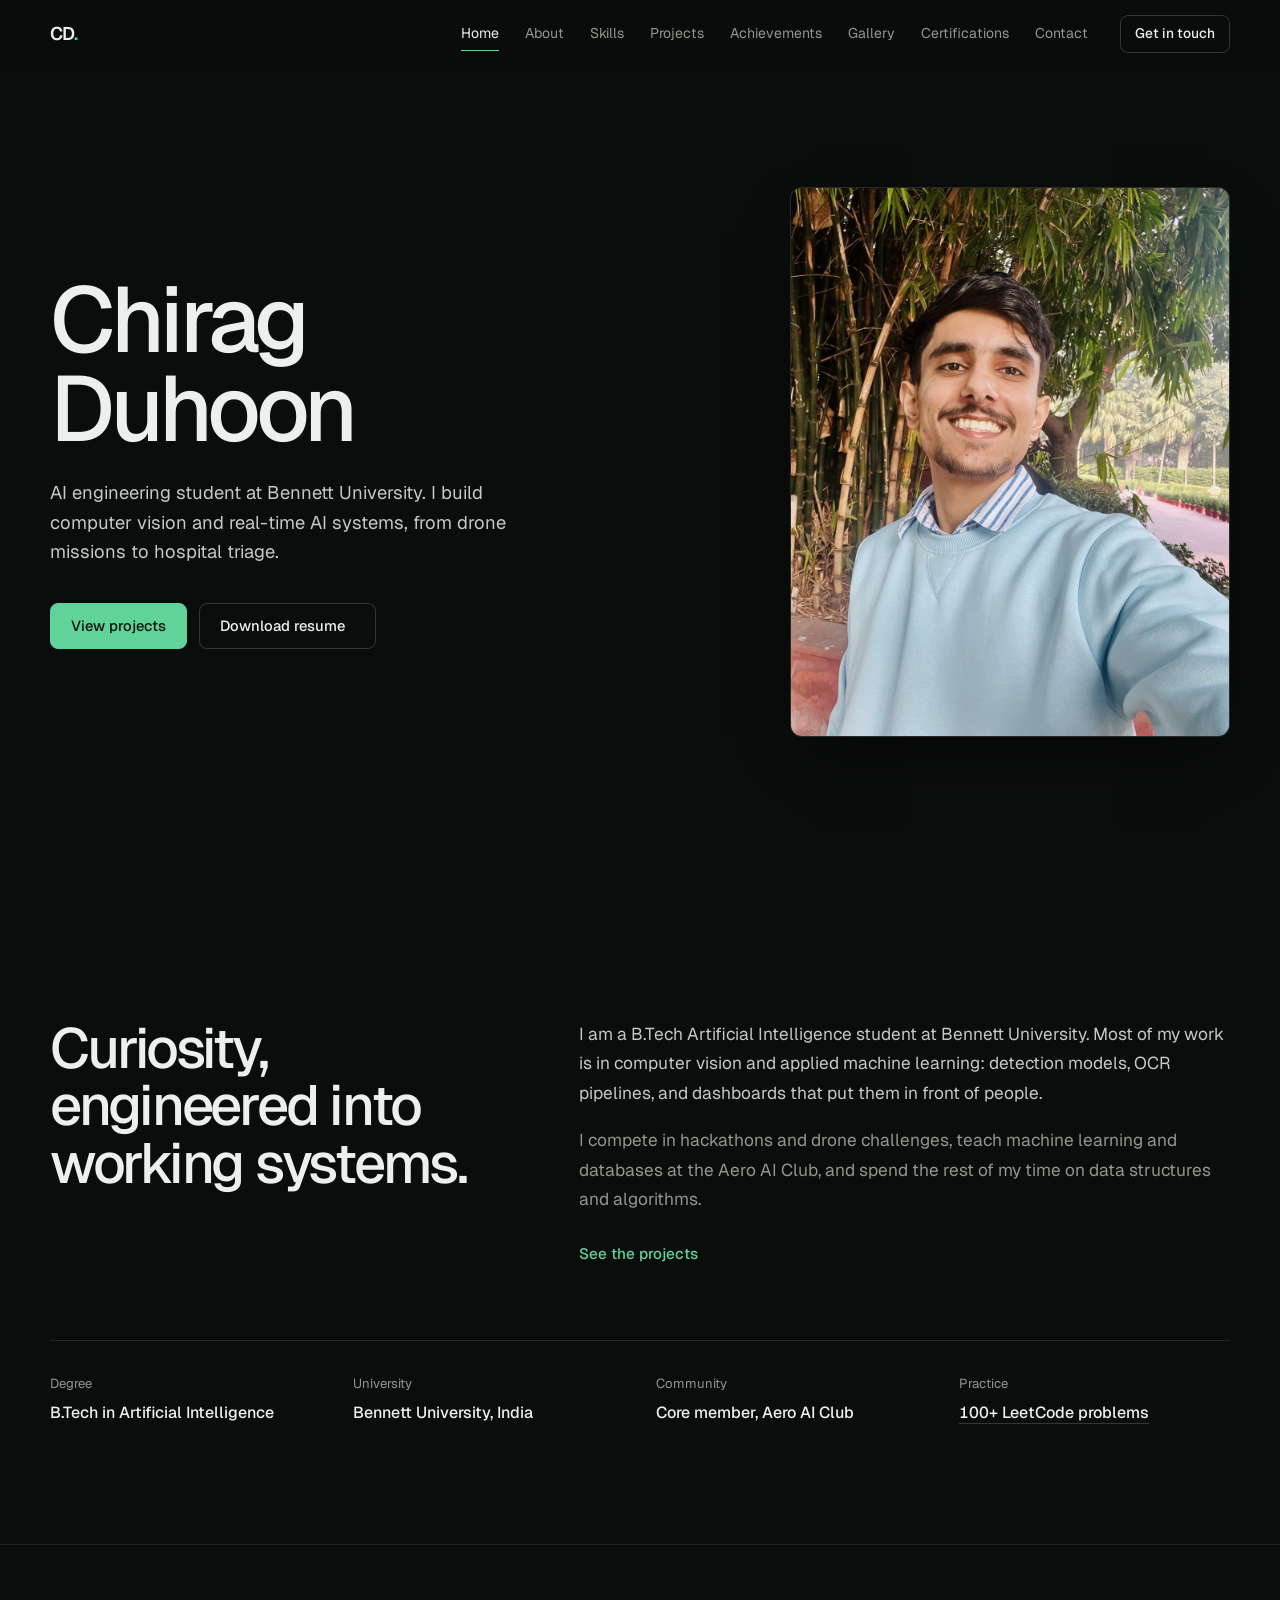
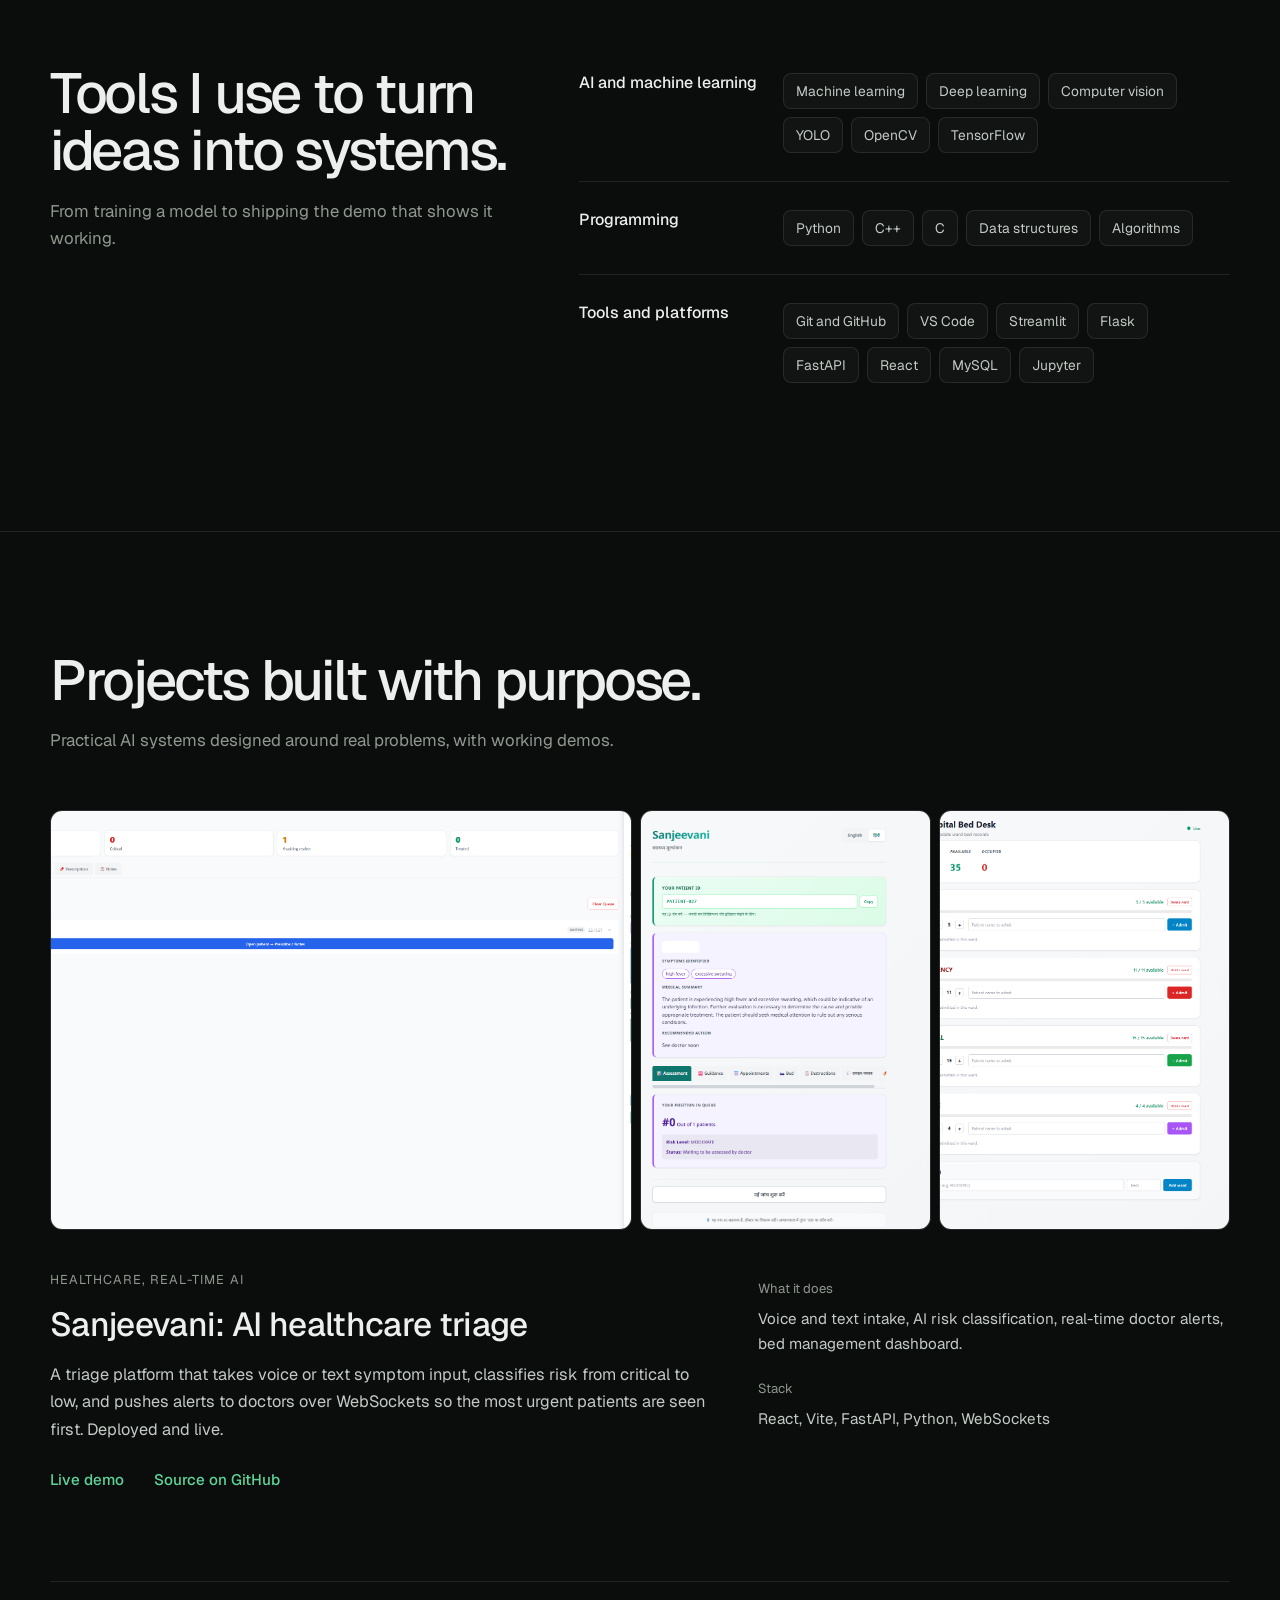
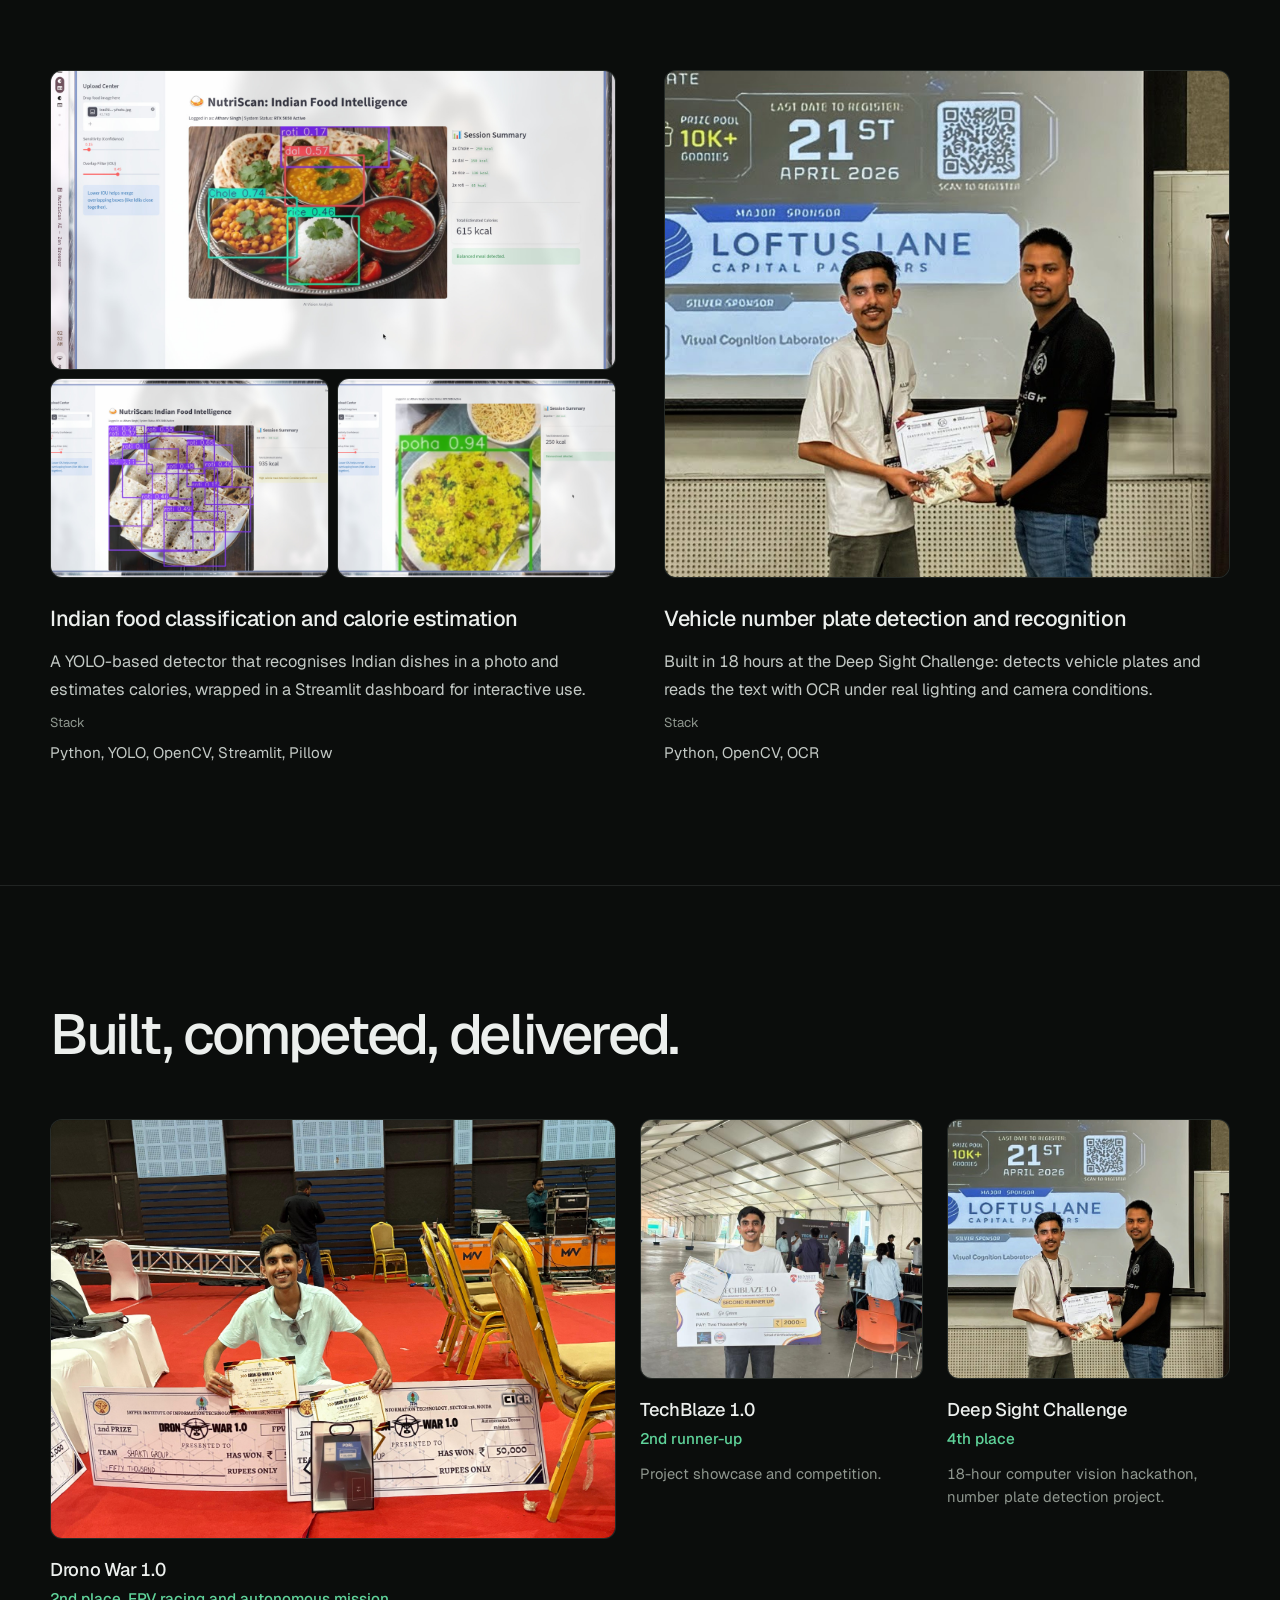
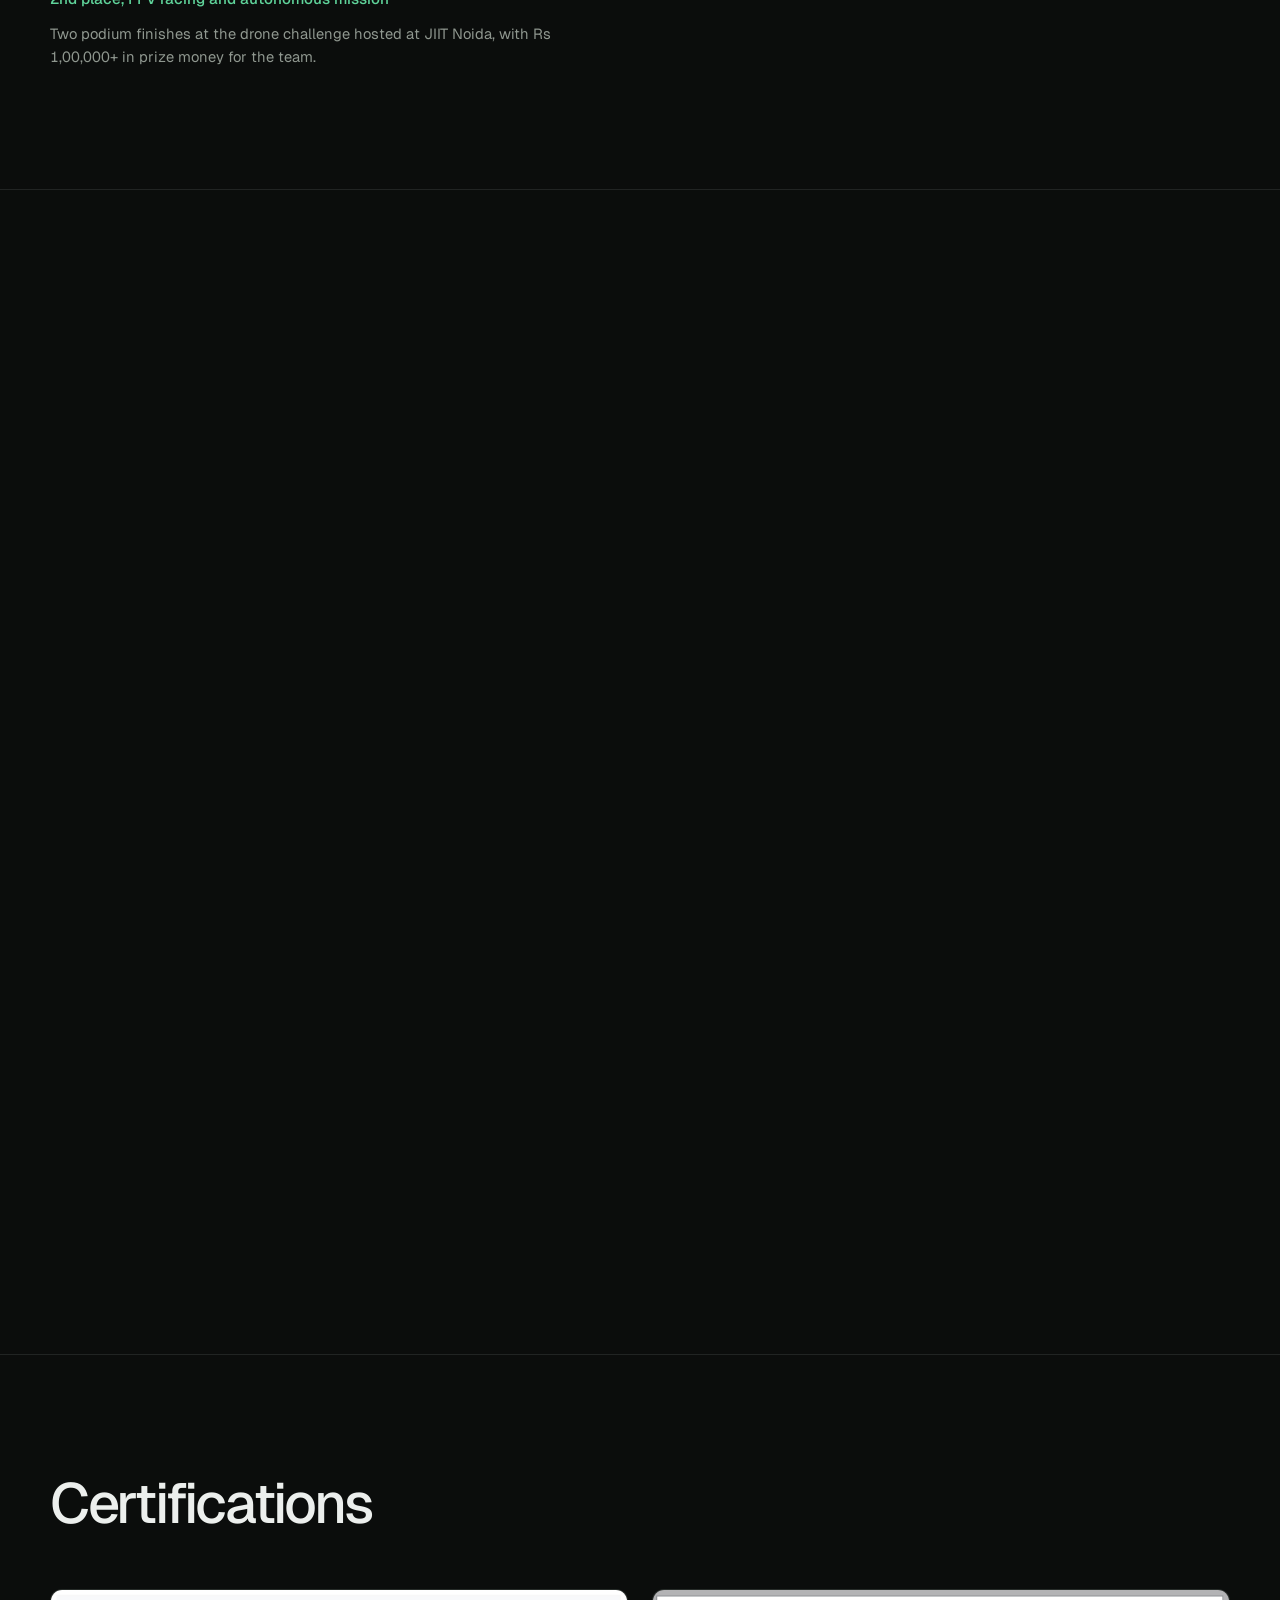
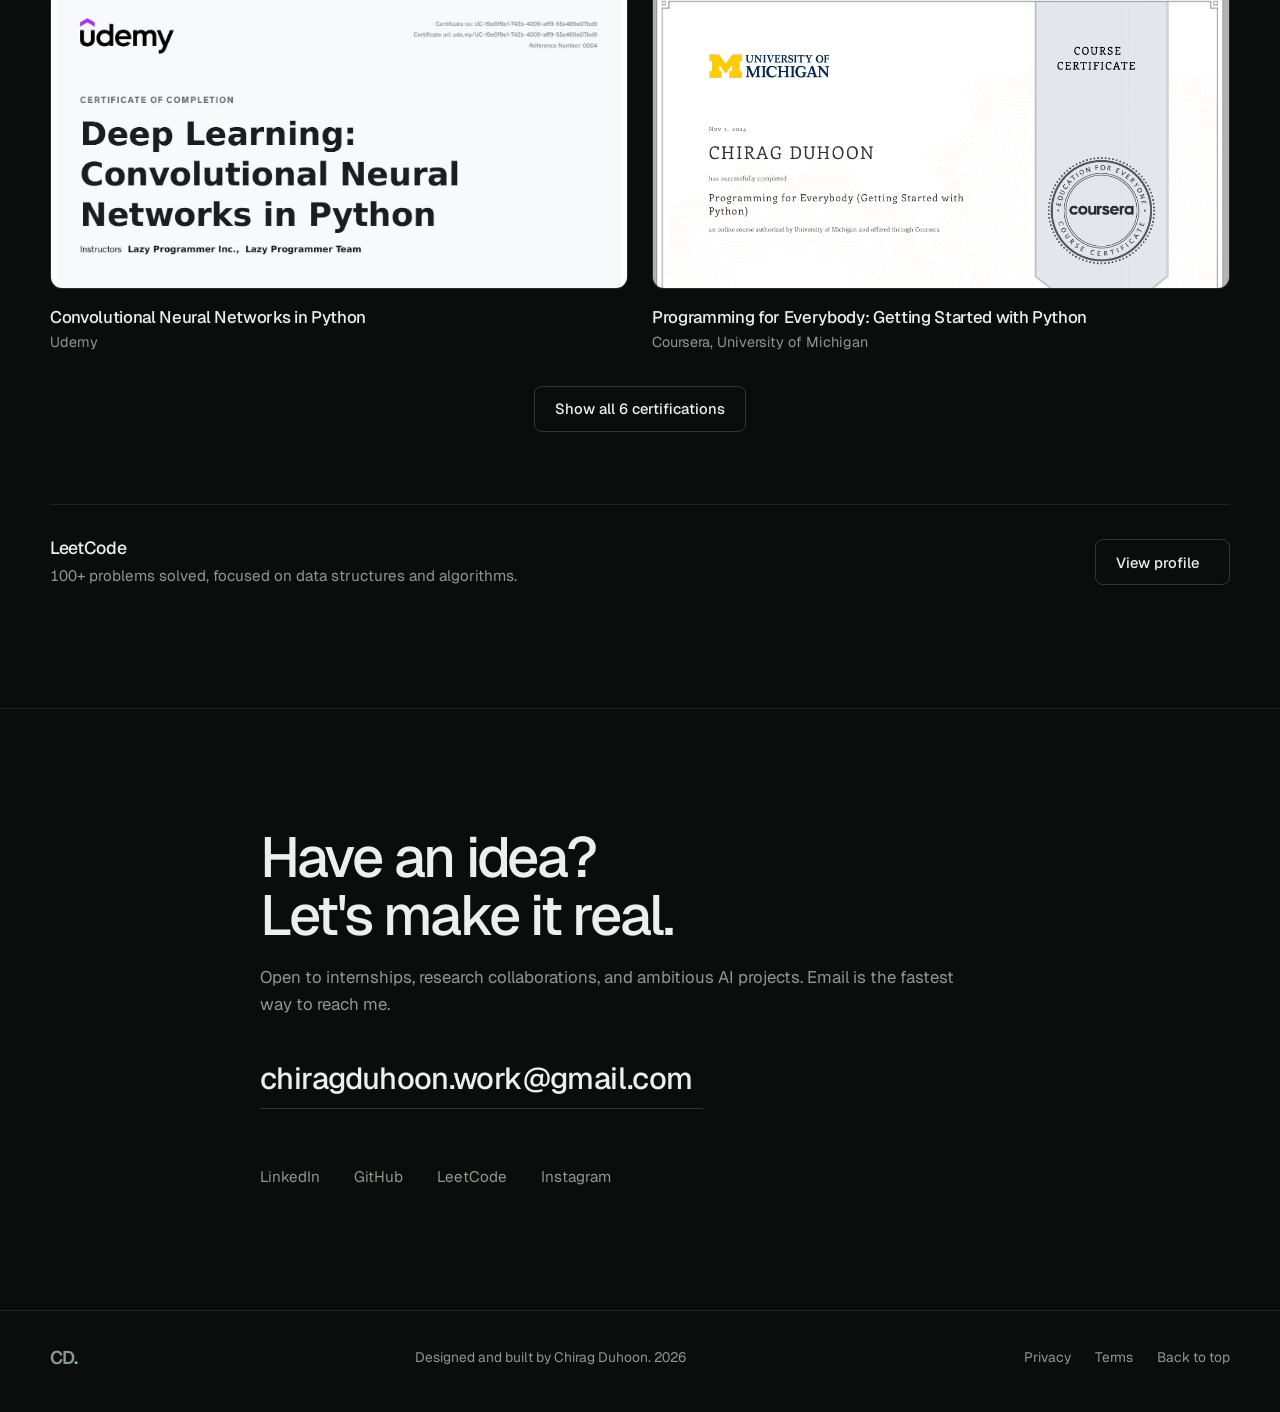
==== commit 515c468e: "Refresh site design; add privacy, terms and 404 pages" ====
--- a/index.html
+++ b/index.html
@@ -47,7 +47,7 @@
         <section class="hero container" id="home">
             <div class="hero-copy">
                 <h1 class="reveal">Chirag<br>Duhoon</h1>
-                <p class="lead reveal" style="--i: 1">AI engineering student at Bennett University. I build AI systems that people use, from a Hinglish moderation bot and a university RAG assistant to drone missions and hospital triage.</p>
+                <p class="lead reveal" style="--i: 1">AI engineering student at Bennett University. I build computer vision and real-time AI systems, from drone missions to hospital triage.</p>
                 <div class="hero-actions reveal" style="--i: 2">
                     <a class="button button-primary" href="#projects">View projects</a>
                     <a class="button" href="resume.pdf" download="Chirag_Duhoon_Resume.pdf">Download resume <i class="ph ph-download-simple" aria-hidden="true"></i></a>
@@ -137,102 +137,16 @@
                 <div class="project-pair">
                     <article class="project-card reveal">
                         <div class="shots">
-                            <button class="shot shot-wide lightbox-trigger" data-image="projects/hinglishguard-discord.webp"><img src="projects/hinglishguard-discord.webp" alt="HinglishGuard bot in Discord removing abusive messages and posting a respectful warning" loading="lazy"></button>
-                            <button class="shot lightbox-trigger" data-image="projects/hinglishguard-app.webp"><img src="projects/hinglishguard-app.webp" alt="HinglishGuard review app explaining why a disguised slur was flagged" loading="lazy"></button>
-                            <button class="shot lightbox-trigger" data-image="projects/hinglishguard-results.webp"><img src="projects/hinglishguard-results.webp" alt="Test macro-F1 with confidence intervals for every model" loading="lazy"></button>
-                        </div>
-                        <div class="project-copy">
-                            <span class="project-type">NLP, fine-tuned transformers, agents</span>
-                            <h3>HinglishGuard: Discord moderation for Hinglish</h3>
-                            <p>A Discord bot that removes abuse and religious hate in Hindi and Hinglish, and sends uncertain messages to a human. Fine-tuned HingRoBERTa ensembles plus a local LLM agent that decodes disguised slurs like “ch*tiya”.</p>
-                            <dl class="project-meta">
-                                <div><dt>Results</dt><dd>Macro-F1 0.744 → 0.800 (offensive) and 0.761 → 0.790 (religious hate); comments handled without a human: 15% → 46%. Tested live on Discord.</dd></div>
-                                <div><dt>Stack</dt><dd>PyTorch, Hugging Face, discord.py, Ollama, Streamlit</dd></div>
-                            </dl>
-                            <div class="project-links">
-                                <a class="text-link" href="https://github.com/chiragduhoon/hinglishguard" target="_blank" rel="noreferrer">Source on GitHub <i class="ph ph-arrow-up-right" aria-hidden="true"></i></a>
-                            </div>
-                        </div>
-                    </article>
-                    <article class="project-card reveal" style="--i: 1">
-                        <div class="shots">
-                            <button class="shot shot-wide lightbox-trigger" data-image="projects/bennett-chat.webp"><img src="projects/bennett-chat.webp" alt="BENNETT ONE answer with the rule-engine check and page-level citations" loading="lazy"></button>
-                            <button class="shot lightbox-trigger" data-image="projects/bennett-admin.webp"><img src="projects/bennett-admin.webp" alt="Admin console showing a superseded 70% attendance rule and the current 75% rule" loading="lazy"></button>
-                            <button class="shot lightbox-trigger" data-image="projects/bennett-landing.webp"><img src="projects/bennett-landing.webp" alt="BENNETT ONE landing page" loading="lazy"></button>
-                        </div>
-                        <div class="project-copy">
-                            <span class="project-type">Agentic RAG, self-hosted LLM</span>
-                            <h3>BENNETT ONE: university assistant</h3>
-                            <p>Answers students’ questions from 363 official university documents and cites the exact page. A tested rule engine decides eligibility and attendance, never the LLM, and every sentence is checked against its source.</p>
-                            <dl class="project-meta">
-                                <div><dt>Results</dt><dd>31/31 on a real student-question evaluation (from 72%). Qwen3-14B self-hosted on a campus GPU.</dd></div>
-                                <div><dt>Stack</dt><dd>LangGraph, FastAPI, Qdrant, PostgreSQL, React</dd></div>
-                            </dl>
-                            <div class="project-links">
-                                <a class="text-link" href="https://github.com/chiragduhoon/bennett-one" target="_blank" rel="noreferrer">Source on GitHub <i class="ph ph-arrow-up-right" aria-hidden="true"></i></a>
-                            </div>
-                        </div>
-                    </article>
-                </div>
-
-                <div class="project-pair">
-                    <article class="project-card reveal">
-                        <div class="shots">
-                            <button class="shot shot-wide lightbox-trigger" data-image="projects/stocklens-dashboard.webp"><img src="projects/stocklens-dashboard.webp" alt="StockLens portfolio overview with real price history and analyst consensus" loading="lazy"></button>
-                            <button class="shot lightbox-trigger" data-image="projects/stocklens-stock.webp"><img src="projects/stocklens-stock.webp" alt="Infosys research view with analyst consensus and fundamentals" loading="lazy"></button>
-                            <button class="shot lightbox-trigger" data-image="projects/stocklens-stale.webp"><img src="projects/stocklens-stale.webp" alt="HDFC Bank view flagging an out-of-date financial statement" loading="lazy"></button>
-                        </div>
-                        <div class="project-copy">
-                            <span class="project-type">Fintech, NLP, grounded LLM</span>
-                            <h3>StockLens: Nifty 50 research</h3>
-                            <p>Real prices, reported financials, analyst consensus and news for all 50 Nifty companies, with headline sentiment from FinBERT and a self-hosted LLM that must cite the evidence it uses.</p>
-                            <dl class="project-meta">
-                                <div><dt>Results</dt><dd>All 50 stocks on live market data; currency conversion and stale-data checks; 28 automated tests.</dd></div>
-                                <div><dt>Stack</dt><dd>FastAPI, React, FinBERT, Ollama, yfinance</dd></div>
-                            </dl>
-                            <div class="project-links">
-                                <a class="text-link" href="https://github.com/chiragduhoon/stocklens" target="_blank" rel="noreferrer">Source on GitHub <i class="ph ph-arrow-up-right" aria-hidden="true"></i></a>
-                            </div>
-                        </div>
-                    </article>
-                    <article class="project-card reveal" style="--i: 1">
-                        <div class="shots">
-                            <button class="shot shot-wide lightbox-trigger" data-image="projects/dhobi-live.webp"><img src="projects/dhobi-live.webp" alt="Dhobi Clinic live bag board showing each bag's stage and handler" loading="lazy"></button>
-                            <button class="shot lightbox-trigger" data-image="projects/dhobi-timeline.webp"><img src="projects/dhobi-timeline.webp" alt="Order timeline recording which worker completed each stage" loading="lazy"></button>
-                            <button class="shot lightbox-trigger" data-image="projects/dhobi-dashboard.webp"><img src="projects/dhobi-dashboard.webp" alt="Admin dashboard with order counts and worker productivity" loading="lazy"></button>
-                        </div>
-                        <div class="project-copy">
-                            <span class="project-type">Full-stack, mobile</span>
-                            <h3>Dhobi Clinic: campus laundry platform</h3>
-                            <p>QR-tracked laundry bags for the hostel: one stage per scan with row-level locking, per-worker attribution, OTP-verified collection, and an admin dashboard. Student and worker app in Flutter.</p>
-                            <dl class="project-meta">
-                                <div><dt>Results</dt><dd>Three apps on one API; workflow rules covered by tests.</dd></div>
-                                <div><dt>Stack</dt><dd>Node.js, Express, PostgreSQL, Flutter, React</dd></div>
-                            </dl>
-                            <div class="project-links">
-                                <a class="text-link" href="https://github.com/chiragduhoon/dhobi-clinic" target="_blank" rel="noreferrer">Source on GitHub <i class="ph ph-arrow-up-right" aria-hidden="true"></i></a>
-                            </div>
-                        </div>
-                    </article>
-                </div>
-
-                <div class="project-pair">
-                    <article class="project-card reveal">
-                        <div class="shots">
                             <button class="shot shot-wide lightbox-trigger" data-image="gallery/FOOD1.jpeg"><img src="gallery/FOOD1.jpeg" alt="Indian food detection interface showing detected dishes" loading="lazy"></button>
                             <button class="shot lightbox-trigger" data-image="gallery/FOOD2.jpeg"><img src="gallery/FOOD2.jpeg" alt="Food classification result" loading="lazy"></button>
                             <button class="shot lightbox-trigger" data-image="gallery/FOOD3.jpeg"><img src="gallery/FOOD3.jpeg" alt="Calorie estimation result" loading="lazy"></button>
                         </div>
                         <div class="project-copy">
                             <h3>Indian food classification and calorie estimation</h3>
-                            <p>A YOLO11 detector that recognises 17 Indian dishes in a photo and estimates calories, wrapped in a Streamlit app that runs on an ordinary laptop CPU.</p>
+                            <p>A YOLO-based detector that recognises Indian dishes in a photo and estimates calories, wrapped in a Streamlit dashboard for interactive use.</p>
                             <dl class="project-meta">
-                                <div><dt>Results</dt><dd>mAP@0.5 of 0.80 on validation; 124 ms per image on a laptop CPU.</dd></div>
-                                <div><dt>Stack</dt><dd>Python, YOLO11, PyTorch, Streamlit</dd></div>
+                                <div><dt>Stack</dt><dd>Python, YOLO, OpenCV, Streamlit, Pillow</dd></div>
                             </dl>
-                            <div class="project-links">
-                                <a class="text-link" href="https://github.com/chiragduhoon/nutriscan" target="_blank" rel="noreferrer">Source on GitHub <i class="ph ph-arrow-up-right" aria-hidden="true"></i></a>
-                            </div>
                         </div>
                     </article>
                     <article class="project-card reveal" style="--i: 1">
--- a/style.css
+++ b/style.css
@@ -193,7 +193,6 @@
 .project-links { display: flex; flex-wrap: wrap; gap: 24px; margin-top: 24px; }
 
 .project-pair { display: grid; grid-template-columns: 1fr 1fr; gap: 48px; }
-.project-pair + .project-pair { margin-top: 112px; }
 .project-card .shots { display: grid; grid-template-columns: 1fr 1fr; gap: 8px; }
 .project-card .shot { height: 200px; }
 .project-card .shot.shot-wide { grid-column: span 2; height: 300px; }
@@ -326,7 +325,6 @@
     .project-lead .shots .shot:first-child { grid-column: span 2; height: 360px; }
     .project-lead .project-body { grid-template-columns: 1fr; gap: 28px; }
     .project-pair { grid-template-columns: 1fr; gap: 64px; }
-    .project-pair + .project-pair { margin-top: 64px; }
     .project-card .shot.shot-solo { height: 400px; }
     .achievements { grid-template-columns: 1fr 1fr; }
     .achievement:first-child { grid-column: span 2; }
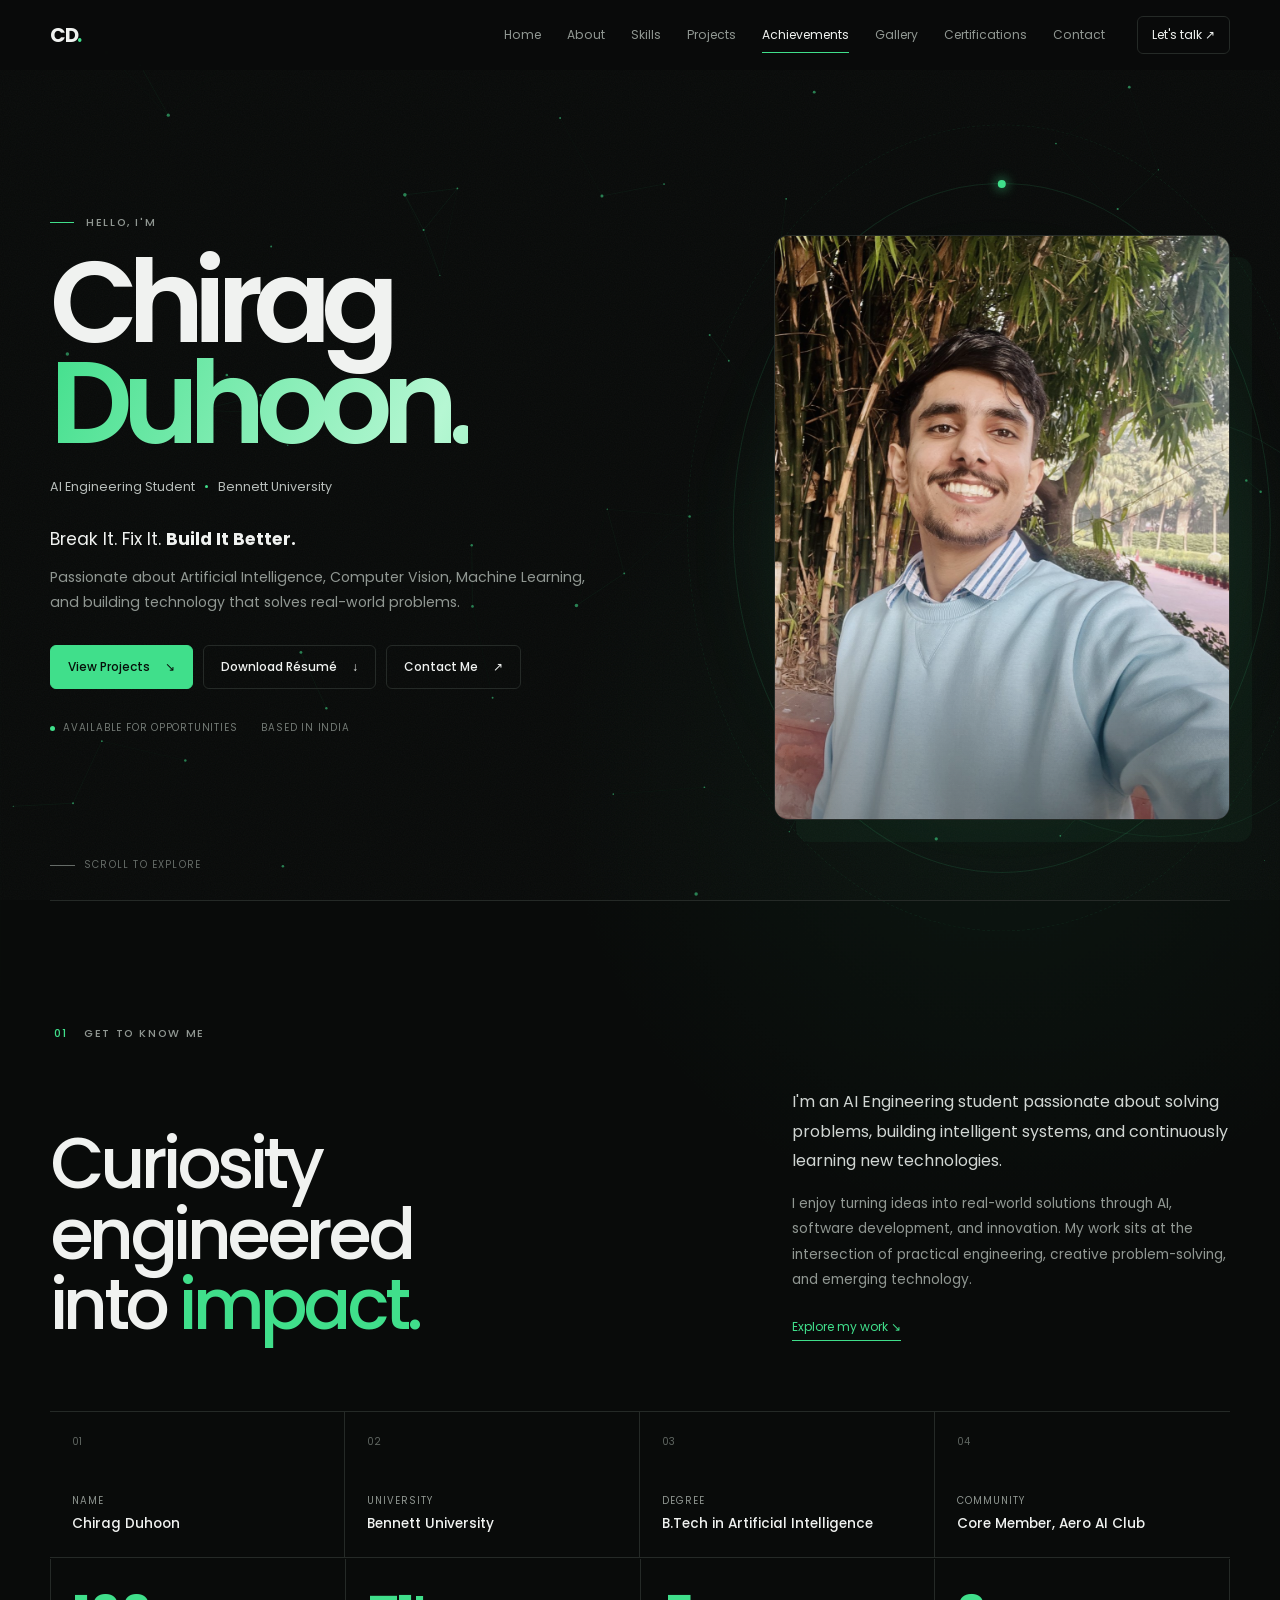
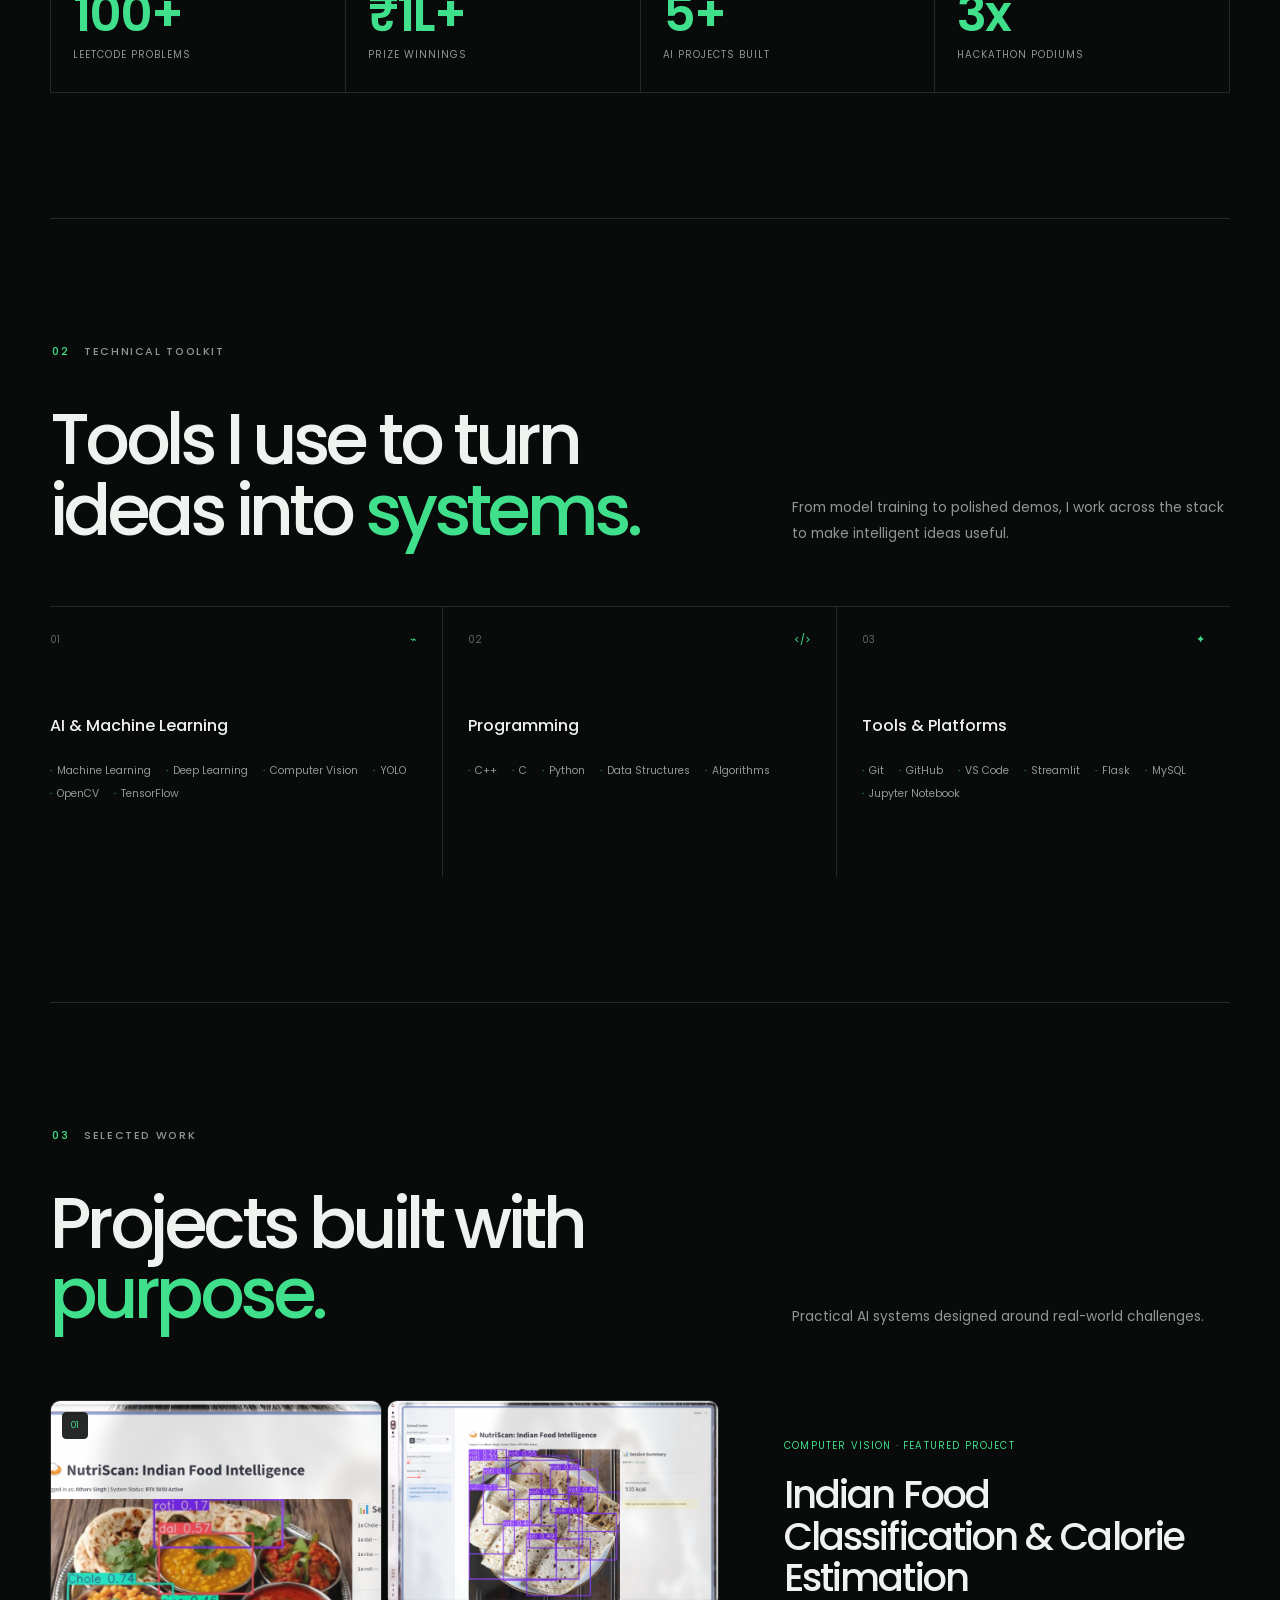
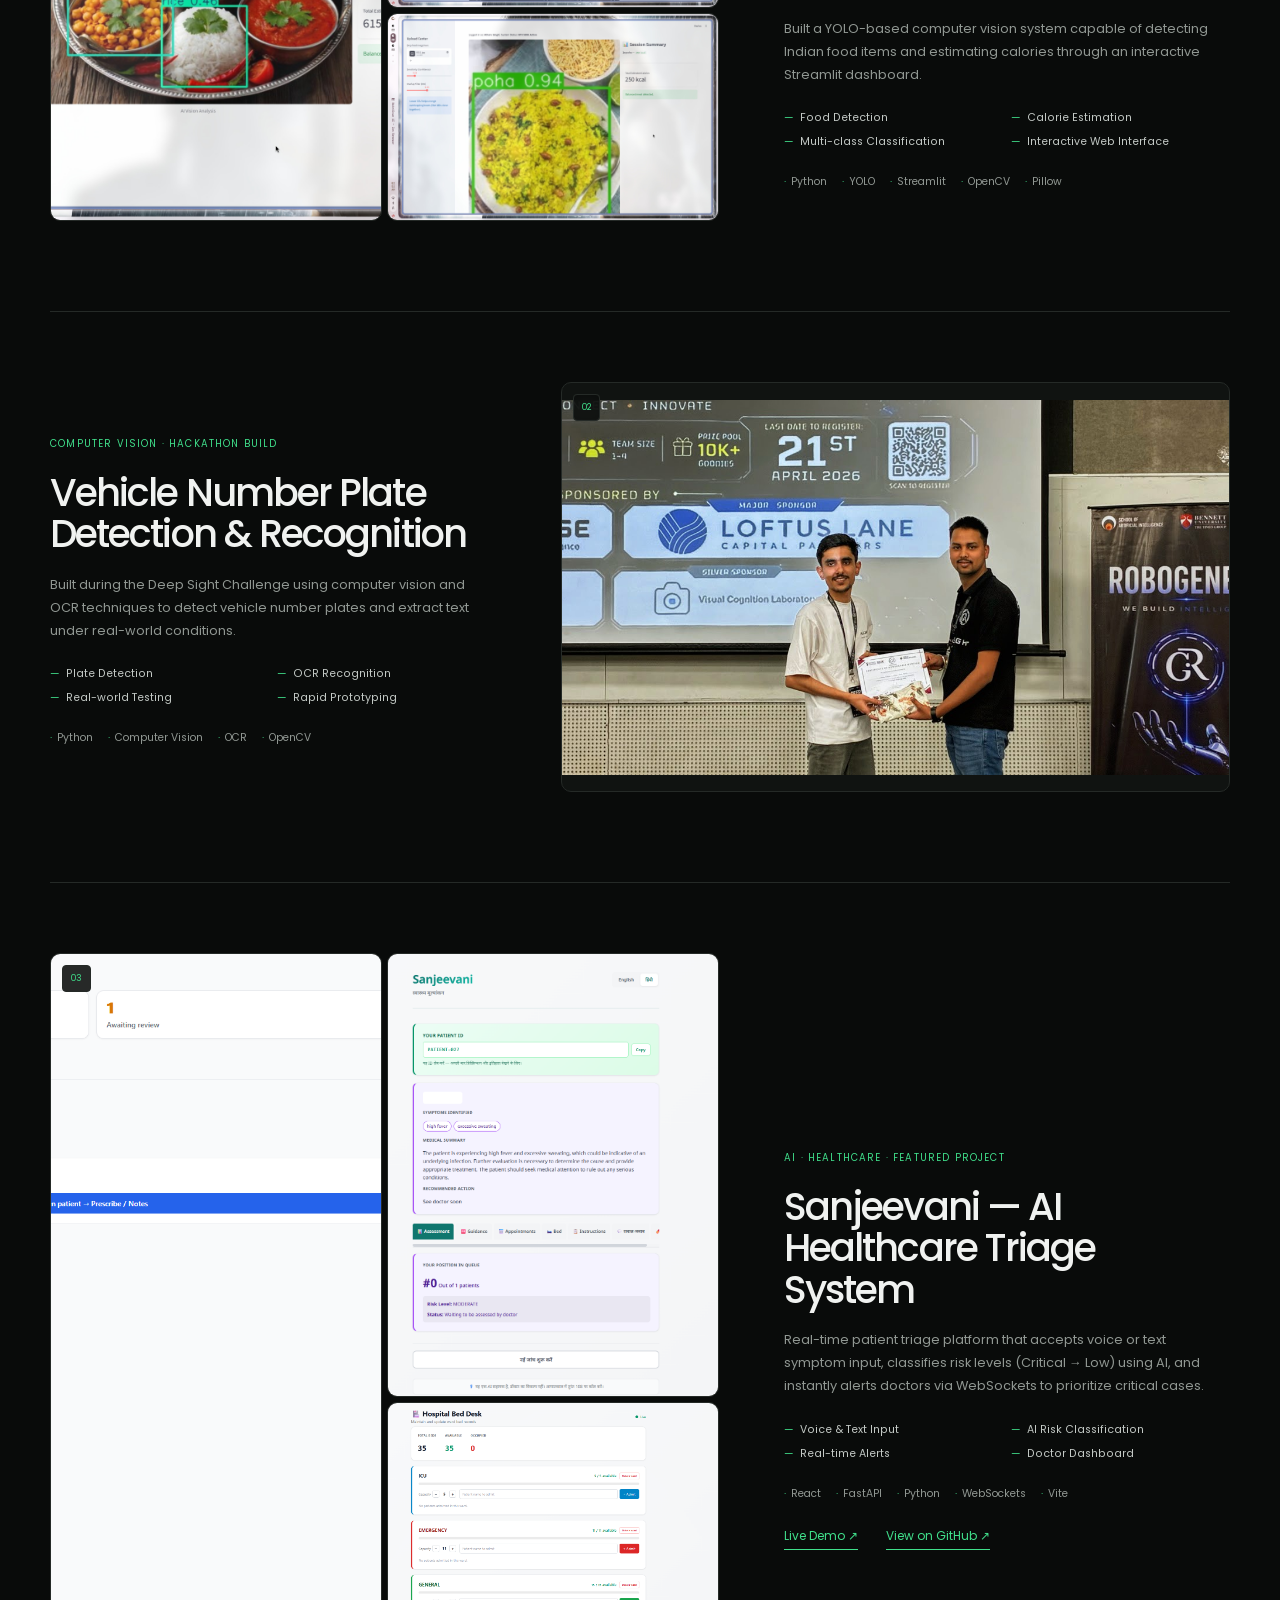
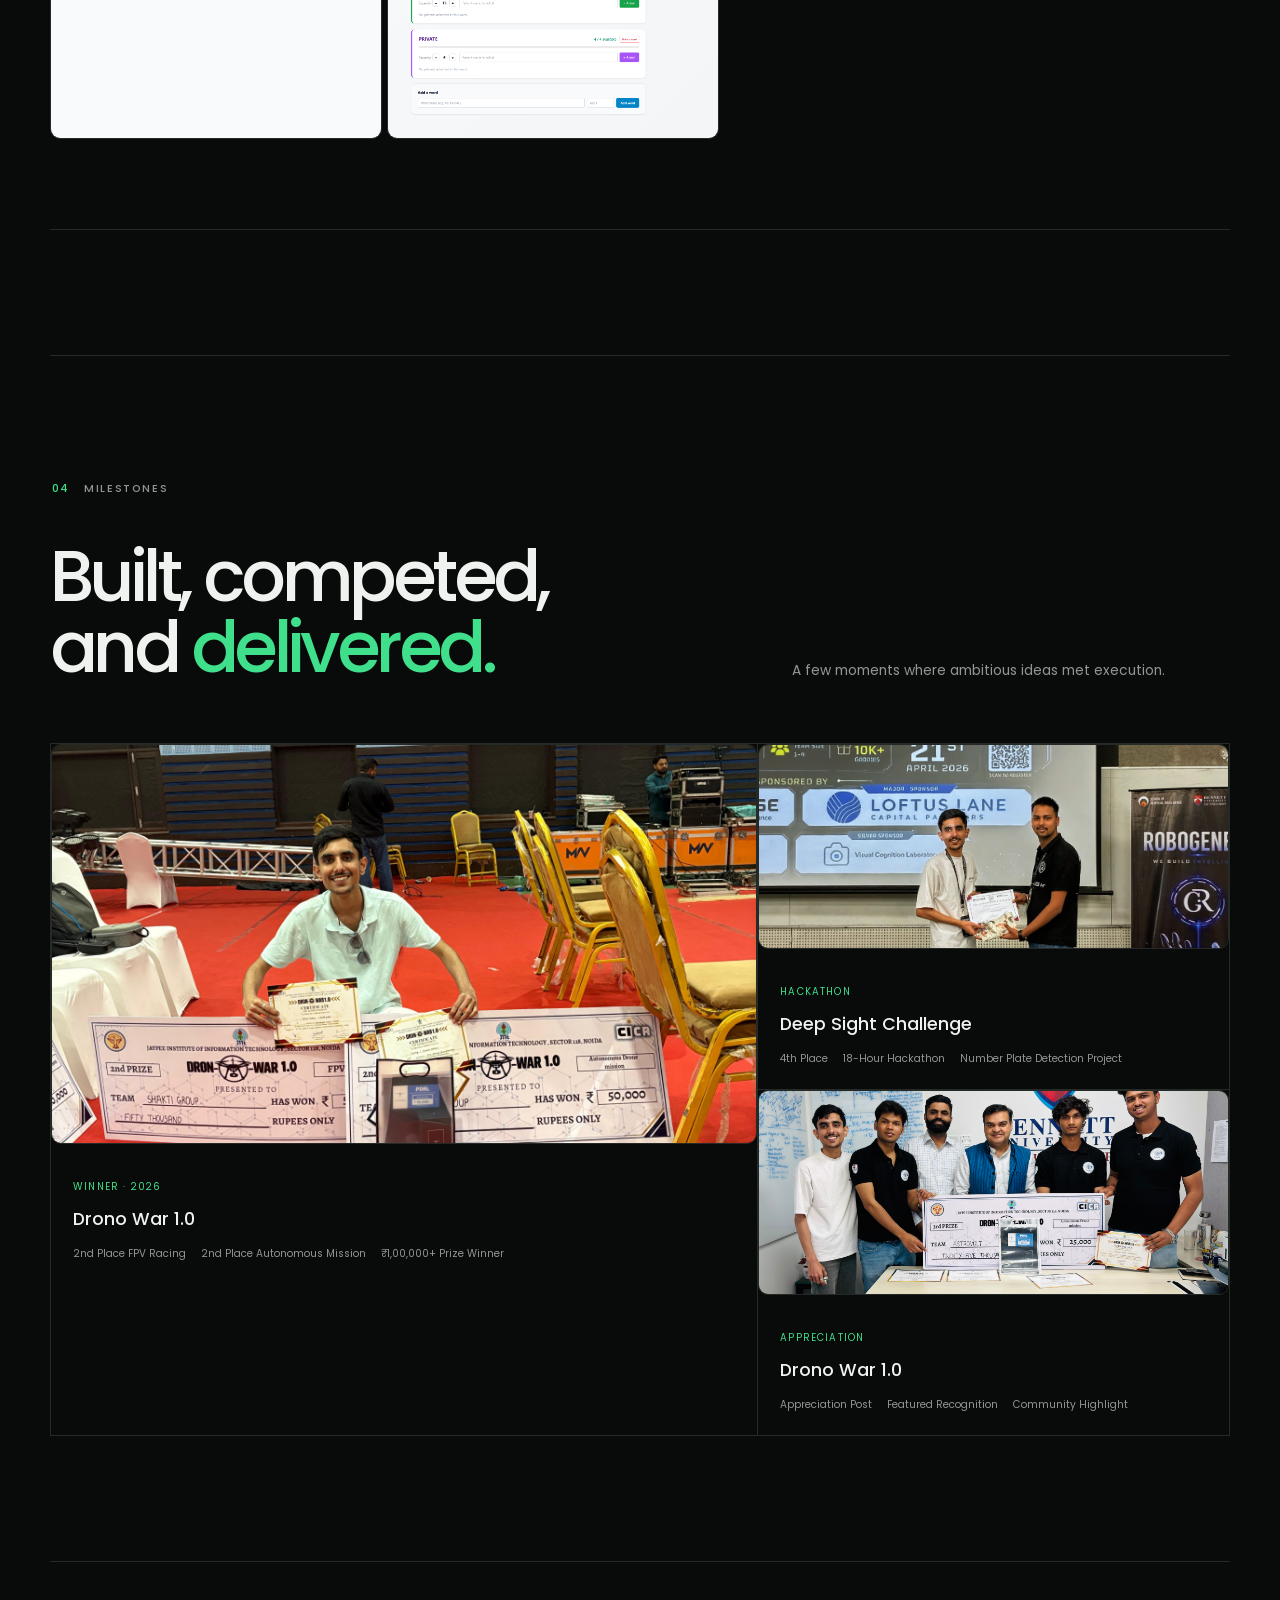
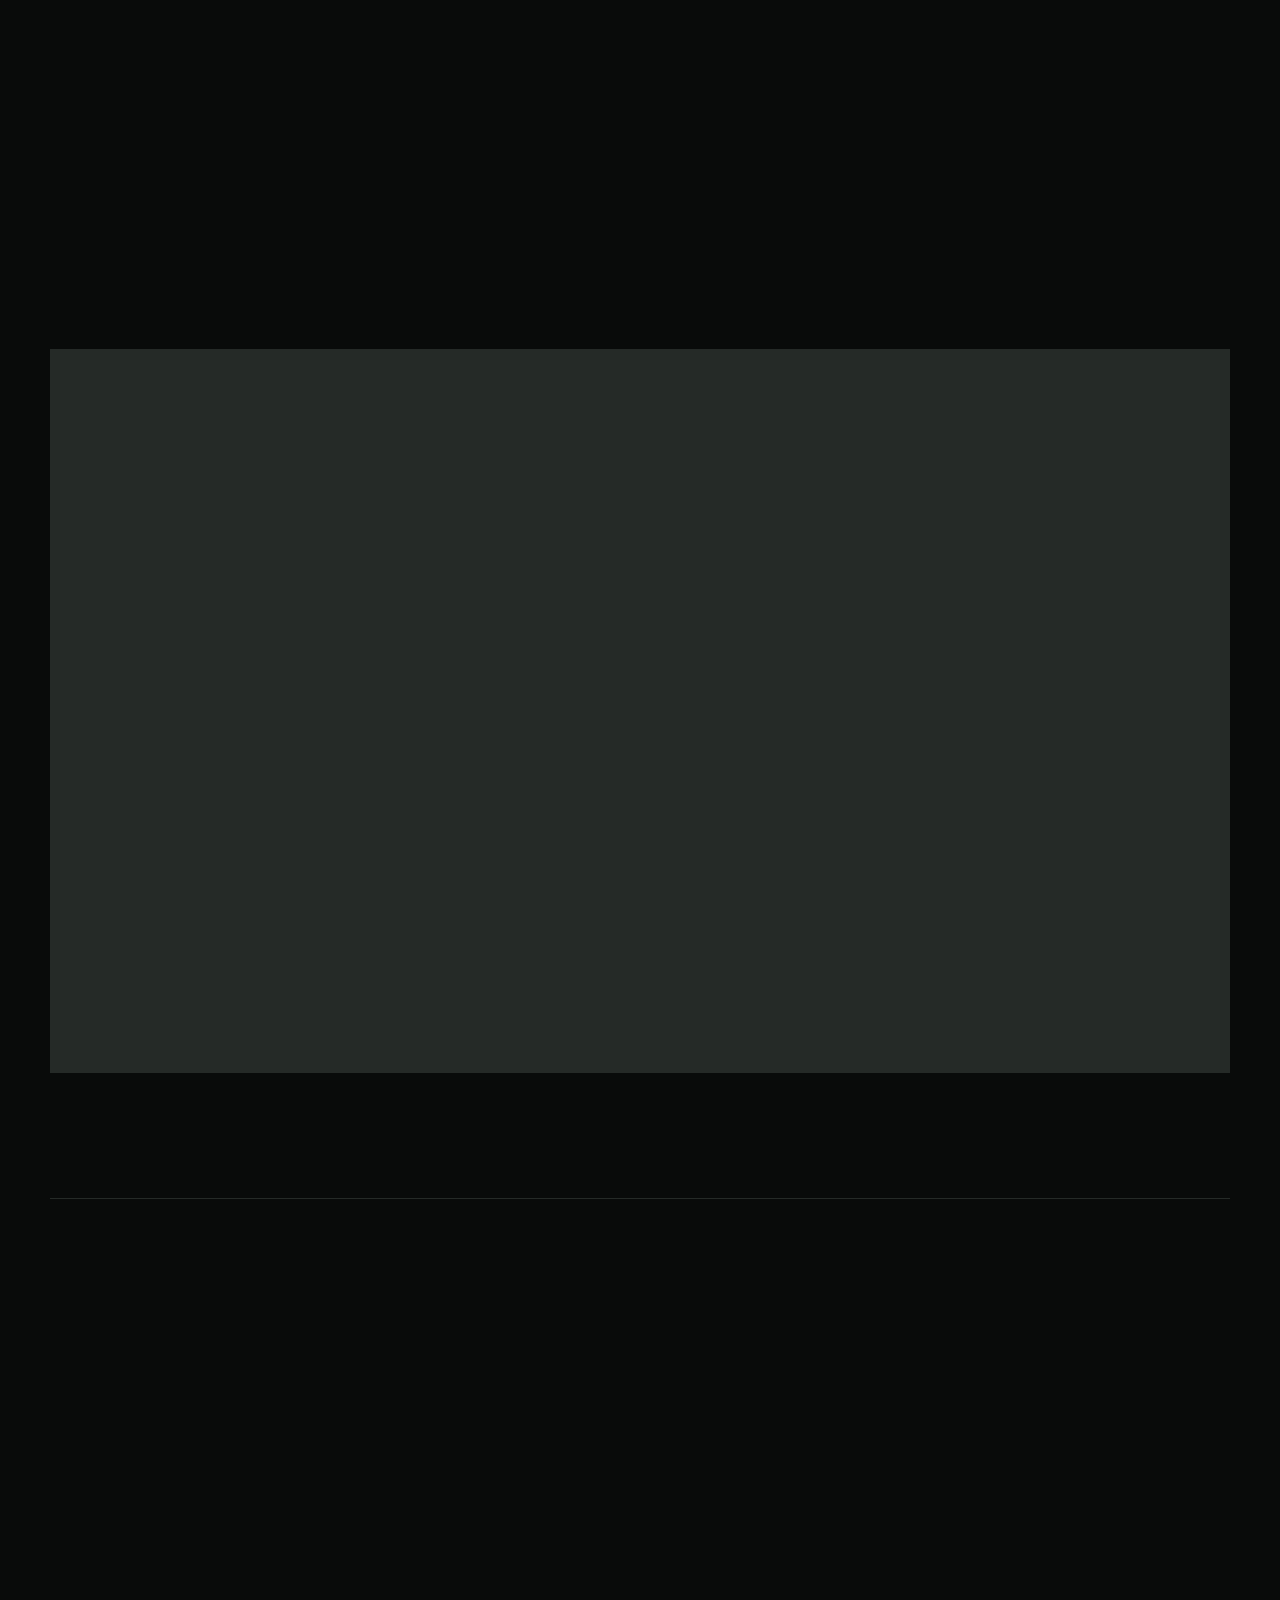
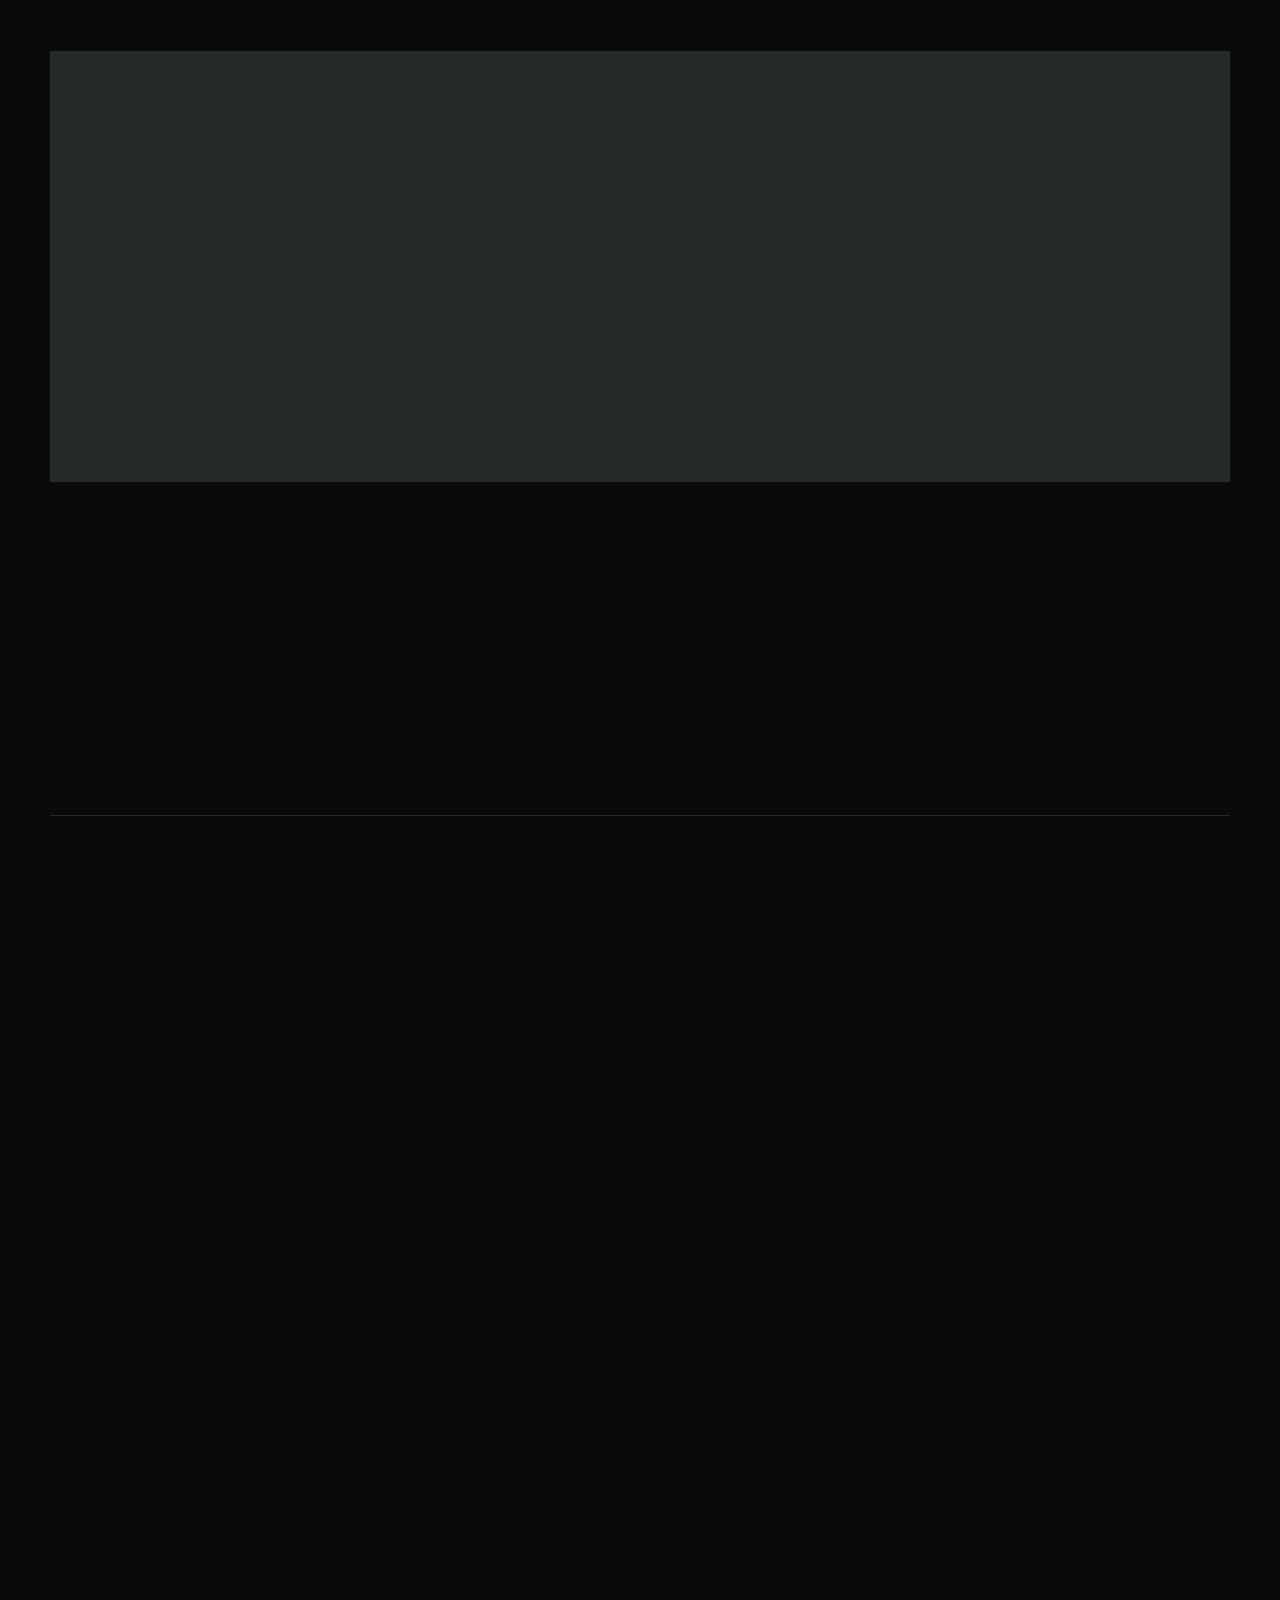
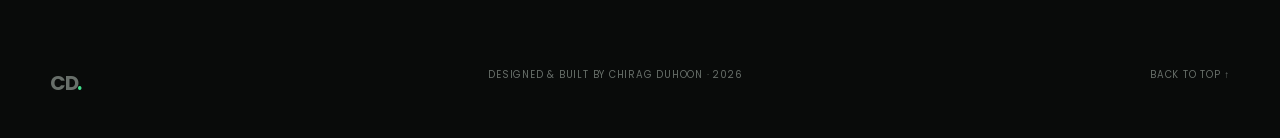
==== commit e875efad: "Revert "Refresh site design; add privacy, terms and 404 pages" This reverts commit 515c468e4a62e1f7c" ====
--- a/index.html
+++ b/index.html
@@ -3,297 +3,323 @@
 <head>
     <meta charset="UTF-8">
     <meta name="viewport" content="width=device-width, initial-scale=1.0">
+    <meta name="description" content="Portfolio of Chirag Duhoon, an AI Engineering student building intelligent systems and computer vision projects.">
+    <meta name="theme-color" content="#050505">
     <title>Chirag Duhoon | AI Engineering Student</title>
-    <meta name="description" content="Chirag Duhoon is an AI engineering student at Bennett University building computer vision and real-time AI systems. Drono War 1.0 winner, builder of Sanjeevani.">
-    <meta name="theme-color" content="#0b0d0c">
-    <link rel="icon" href="favicon.svg" type="image/svg+xml">
-    <link rel="canonical" href="https://chiragduhoon.github.io/portfolio/">
-    <meta property="og:type" content="website">
-    <meta property="og:title" content="Chirag Duhoon | AI Engineering Student">
-    <meta property="og:description" content="Computer vision and real-time AI systems. Drono War 1.0 winner, builder of Sanjeevani.">
-    <meta property="og:url" content="https://chiragduhoon.github.io/portfolio/">
-    <meta property="og:image" content="https://chiragduhoon.github.io/portfolio/profile%20photo/PROFILE.jpg">
-    <meta name="twitter:card" content="summary_large_image">
     <link rel="preconnect" href="https://fonts.googleapis.com">
     <link rel="preconnect" href="https://fonts.gstatic.com" crossorigin>
-    <link href="https://fonts.googleapis.com/css2?family=Geist:wght@400;500;600&display=swap" rel="stylesheet">
-    <link rel="stylesheet" href="https://unpkg.com/@phosphor-icons/web@2.1.1/src/regular/style.css">
+    <link href="https://fonts.googleapis.com/css2?family=Poppins:wght@300;400;500;600;700;800&display=swap" rel="stylesheet">
     <link rel="stylesheet" href="style.css">
 </head>
 <body>
-    <a class="skip-link" href="#main">Skip to content</a>
+    <div class="loader" aria-hidden="true">
+        <div class="loader-mark">CD<span>.</span></div>
+        <div class="loader-line"><span></span></div>
+    </div>
+
+    <canvas id="starfield" aria-hidden="true"></canvas>
+    <div class="noise" aria-hidden="true"></div>
+    <div class="spotlight" aria-hidden="true"></div>
+    <div class="scroll-progress" aria-hidden="true"><span></span></div>
 
     <header class="site-header">
-        <div class="container">
-            <a class="logo" href="#home" aria-label="Chirag Duhoon, home">CD<span>.</span></a>
-            <button class="menu-toggle" aria-label="Open navigation" aria-expanded="false" aria-controls="primary-nav">
-                <i class="ph ph-list" aria-hidden="true"></i><i class="ph ph-x" aria-hidden="true"></i>
-            </button>
-            <nav class="nav" id="primary-nav" aria-label="Primary">
-                <a href="#home" class="active">Home</a>
-                <a href="#about">About</a>
-                <a href="#skills">Skills</a>
-                <a href="#projects">Projects</a>
-                <a href="#achievements">Achievements</a>
-                <a href="#gallery">Gallery</a>
-                <a href="#certifications">Certifications</a>
-                <a href="#contact">Contact</a>
-            </nav>
-            <a class="button nav-cta" href="#contact">Get in touch</a>
-        </div>
+        <a class="logo" href="#home" aria-label="Go to home">CD<span>.</span></a>
+        <button class="menu-toggle" aria-label="Open navigation" aria-expanded="false">
+            <span></span><span></span>
+        </button>
+        <nav class="nav" aria-label="Primary navigation">
+            <a href="#home" class="active">Home</a>
+            <a href="#about">About</a>
+            <a href="#skills">Skills</a>
+            <a href="#projects">Projects</a>
+            <a href="#achievements">Achievements</a>
+            <a href="#gallery">Gallery</a>
+            <a href="#certifications">Certifications</a>
+            <a href="#contact">Contact</a>
+        </nav>
+        <a class="nav-cta" href="mailto:chiragduhoon.work@gmail.com">Let's talk <span>↗</span></a>
     </header>
 
-    <main id="main">
-        <section class="hero container" id="home">
-            <div class="hero-copy">
-                <h1 class="reveal">Chirag<br>Duhoon</h1>
-                <p class="lead reveal" style="--i: 1">AI engineering student at Bennett University. I build computer vision and real-time AI systems, from drone missions to hospital triage.</p>
-                <div class="hero-actions reveal" style="--i: 2">
-                    <a class="button button-primary" href="#projects">View projects</a>
-                    <a class="button" href="resume.pdf" download="Chirag_Duhoon_Resume.pdf">Download resume <i class="ph ph-download-simple" aria-hidden="true"></i></a>
-                </div>
-            </div>
-            <div class="hero-visual reveal" style="--i: 2">
+    <main>
+        <section class="hero" id="home">
+            <div class="hero-copy reveal">
+                <div class="eyebrow"><span></span>Hello, I'm</div>
+                <h1>Chirag<br><em>Duhoon.</em></h1>
+                <div class="hero-role"><span>AI Engineering Student</span><i></i><span>Bennett University</span></div>
+                <p class="motto">Break It. Fix It. <strong>Build It Better.</strong></p>
+                <p class="hero-intro">Passionate about Artificial Intelligence, Computer Vision, Machine Learning, and building technology that solves real-world problems.</p>
+                <div class="hero-actions">
+                    <a class="button button-primary" href="#projects">View Projects <span>↘</span></a>
+                    <a class="button button-secondary" href="resume.pdf" download="Chirag_Duhoon_Resume.pdf">Download Résumé <span>↓</span></a>
+                    <a class="button button-secondary" href="#contact">Contact Me <span>↗</span></a>
+                </div>
+                <div class="hero-meta">
+                    <span><i></i> Available for opportunities</span>
+                    <span>Based in India</span>
+                </div>
+            </div>
+
+            <div class="hero-visual reveal">
+                <div class="orbit orbit-one"></div>
+                <div class="orbit orbit-two"></div>
+                <div class="profile-glow"></div>
                 <div class="profile-frame">
-                    <img src="profile%20photo/PROFILE.jpg" alt="Portrait of Chirag Duhoon" width="880" height="1100" fetchpriority="high">
-                </div>
-            </div>
+                    <img src="profile%20photo/PROFILE.jpg" alt="Chirag Duhoon" fetchpriority="high">
+                    <div class="profile-shade"></div>
+                </div>
+            </div>
+
+            <a class="scroll-cue" href="#about" aria-label="Scroll to about"><span></span>Scroll to explore</a>
         </section>
 
         <section class="section" id="about">
-            <div class="container">
-                <div class="about-grid">
-                    <div class="section-head reveal">
-                        <h2>Curiosity, engineered into working systems.</h2>
+            <div class="section-kicker reveal"><span>01</span><p>Get to know me</p></div>
+            <div class="about-layout">
+                <div class="section-title reveal">
+                    <h2>Curiosity engineered<br>into <em>impact.</em></h2>
+                </div>
+                <div class="about-copy reveal">
+                    <p class="lead">I'm an AI Engineering student passionate about solving problems, building intelligent systems, and continuously learning new technologies.</p>
+                    <p>I enjoy turning ideas into real-world solutions through AI, software development, and innovation. My work sits at the intersection of practical engineering, creative problem-solving, and emerging technology.</p>
+                    <a class="text-link" href="#projects">Explore my work <span>↘</span></a>
+                </div>
+            </div>
+            <div class="facts-grid">
+                <article class="fact-card reveal">
+                    <span>01</span><small>Name</small><strong>Chirag Duhoon</strong>
+                </article>
+                <article class="fact-card reveal">
+                    <span>02</span><small>University</small><strong>Bennett University</strong>
+                </article>
+                <article class="fact-card reveal">
+                    <span>03</span><small>Degree</small><strong>B.Tech in Artificial Intelligence</strong>
+                </article>
+                <article class="fact-card reveal">
+                    <span>04</span><small>Community</small><strong>Core Member, Aero AI Club</strong>
+                </article>
+            </div>
+            <div class="stats-band reveal">
+                <div class="stat"><strong data-count="100" data-suffix="+">0</strong><small>LeetCode Problems</small></div>
+                <div class="stat"><strong data-count="1" data-prefix="₹" data-suffix="L+">0</strong><small>Prize Winnings</small></div>
+                <div class="stat"><strong data-count="5" data-suffix="+">0</strong><small>AI Projects Built</small></div>
+                <div class="stat"><strong data-count="3" data-suffix="x">0</strong><small>Hackathon Podiums</small></div>
+            </div>
+        </section>
+
+        <section class="section skills-section" id="skills">
+            <div class="section-kicker reveal"><span>02</span><p>Technical toolkit</p></div>
+            <div class="skills-heading reveal">
+                <div class="section-title"><h2>Tools I use to turn<br>ideas into <em>systems.</em></h2></div>
+                <p>From model training to polished demos, I work across the stack to make intelligent ideas useful.</p>
+            </div>
+            <div class="skills-grid">
+                <article class="skill-card reveal">
+                    <div class="skill-card-head"><span>01</span><div class="skill-icon">⌁</div></div>
+                    <h3>AI & Machine Learning</h3>
+                    <div class="tags"><span>Machine Learning</span><span>Deep Learning</span><span>Computer Vision</span><span>YOLO</span><span>OpenCV</span><span>TensorFlow</span></div>
+                </article>
+                <article class="skill-card reveal">
+                    <div class="skill-card-head"><span>02</span><div class="skill-icon">&lt;/&gt;</div></div>
+                    <h3>Programming</h3>
+                    <div class="tags"><span>C++</span><span>C</span><span>Python</span><span>Data Structures</span><span>Algorithms</span></div>
+                </article>
+                <article class="skill-card reveal">
+                    <div class="skill-card-head"><span>03</span><div class="skill-icon">✦</div></div>
+                    <h3>Tools & Platforms</h3>
+                    <div class="tags"><span>Git</span><span>GitHub</span><span>VS Code</span><span>Streamlit</span><span>Flask</span><span>MySQL</span><span>Jupyter Notebook</span></div>
+                </article>
+            </div>
+        </section>
+
+        <section class="section" id="projects">
+            <div class="section-kicker reveal"><span>03</span><p>Selected work</p></div>
+            <div class="projects-heading reveal">
+                <div class="section-title"><h2>Projects built with<br><em>purpose.</em></h2></div>
+                <p>Practical AI systems designed around real-world challenges.</p>
+            </div>
+
+            <article class="featured-project reveal">
+                <div class="project-gallery project-food">
+                    <button class="gallery-main lightbox-trigger" data-image="gallery/FOOD1.jpeg" aria-label="View food detection project image"><img src="gallery/FOOD1.jpeg" alt="Indian food detection project interface" loading="lazy"></button>
+                    <button class="gallery-small lightbox-trigger" data-image="gallery/FOOD2.jpeg" aria-label="View food classification image"><img src="gallery/FOOD2.jpeg" alt="Food classification result" loading="lazy"></button>
+                    <button class="gallery-small lightbox-trigger" data-image="gallery/FOOD3.jpeg" aria-label="View calorie estimation image"><img src="gallery/FOOD3.jpeg" alt="Calorie estimation result" loading="lazy"></button>
+                    <span class="project-number">01</span>
+                </div>
+                <div class="project-info">
+                    <span class="project-type">Computer Vision · Featured Project</span>
+                    <h3>Indian Food Classification & Calorie Estimation</h3>
+                    <p>Built a YOLO-based computer vision system capable of detecting Indian food items and estimating calories through an interactive Streamlit dashboard.</p>
+                    <div class="feature-list">
+                        <span>Food Detection</span><span>Calorie Estimation</span><span>Multi-class Classification</span><span>Interactive Web Interface</span>
                     </div>
-                    <div class="about-copy reveal" style="--i: 1">
-                        <p>I am a B.Tech Artificial Intelligence student at Bennett University. Most of my work is in computer vision and applied machine learning: detection models, OCR pipelines, and dashboards that put them in front of people.</p>
-                        <p>I compete in hackathons and drone challenges, teach machine learning and databases at the Aero AI Club, and spend the rest of my time on data structures and algorithms.</p>
-                        <a class="text-link" href="#projects">See the projects <i class="ph ph-arrow-right" aria-hidden="true"></i></a>
+                    <div class="tech-row"><span>Python</span><span>YOLO</span><span>Streamlit</span><span>OpenCV</span><span>Pillow</span></div>
+                </div>
+            </article>
+
+            <article class="featured-project project-reverse reveal">
+                <div class="project-gallery single-image">
+                    <button class="gallery-main lightbox-trigger" data-image="gallery/DEEPSIGHT.JPG" aria-label="View Deep Sight project image"><img src="gallery/DEEPSIGHT.JPG" alt="Deep Sight Challenge team and project" loading="lazy"></button>
+                    <span class="project-number">02</span>
+                </div>
+                <div class="project-info">
+                    <span class="project-type">Computer Vision · Hackathon Build</span>
+                    <h3>Vehicle Number Plate Detection & Recognition</h3>
+                    <p>Built during the Deep Sight Challenge using computer vision and OCR techniques to detect vehicle number plates and extract text under real-world conditions.</p>
+                    <div class="feature-list"><span>Plate Detection</span><span>OCR Recognition</span><span>Real-world Testing</span><span>Rapid Prototyping</span></div>
+                    <div class="tech-row"><span>Python</span><span>Computer Vision</span><span>OCR</span><span>OpenCV</span></div>
+                </div>
+            </article>
+            <article class="featured-project reveal">
+                <div class="project-gallery project-food">
+                    <button class="gallery-main lightbox-trigger" data-image="sanjeevani/Screenshot 2026-06-25 221604.png" aria-label="View Sanjeevani doctor dashboard"><img src="sanjeevani/Screenshot 2026-06-25 221604.png" alt="Sanjeevani doctor dashboard with patient queue and AI clinical summary" loading="lazy"></button>
+                    <button class="gallery-small lightbox-trigger" data-image="sanjeevani/Screenshot 2026-06-25 221537.png" aria-label="View patient assessment result"><img src="sanjeevani/Screenshot 2026-06-25 221537.png" alt="Patient assessment with AI risk classification" loading="lazy"></button>
+                    <button class="gallery-small lightbox-trigger" data-image="sanjeevani/Screenshot 2026-06-25 221613.png" aria-label="View hospital bed management"><img src="sanjeevani/Screenshot 2026-06-25 221613.png" alt="Hospital bed management dashboard" loading="lazy"></button>
+                    <span class="project-number">03</span>
+                </div>
+                <div class="project-info">
+                    <span class="project-type">AI · Healthcare · Featured Project</span>
+                    <h3>Sanjeevani — AI Healthcare Triage System</h3>
+                    <p>Real-time patient triage platform that accepts voice or text symptom input, classifies risk levels (Critical → Low) using AI, and instantly alerts doctors via WebSockets to prioritize critical cases.</p>
+                    <div class="feature-list">
+                        <span>Voice & Text Input</span><span>AI Risk Classification</span><span>Real-time Alerts</span><span>Doctor Dashboard</span>
                     </div>
-                </div>
-                <dl class="facts">
-                    <div class="reveal"><dt>Degree</dt><dd>B.Tech in Artificial Intelligence</dd></div>
-                    <div class="reveal" style="--i: 1"><dt>University</dt><dd>Bennett University, India</dd></div>
-                    <div class="reveal" style="--i: 2"><dt>Community</dt><dd>Core member, Aero AI Club</dd></div>
-                    <div class="reveal" style="--i: 3"><dt>Practice</dt><dd><a href="https://leetcode.com/u/alien07/" target="_blank" rel="noreferrer">100+ LeetCode problems</a></dd></div>
-                </dl>
-            </div>
-        </section>
-
-        <section class="section" id="skills">
-            <div class="container skills-grid">
-                <div class="section-head reveal">
-                    <h2>Tools I use to turn ideas into systems.</h2>
-                    <p>From training a model to shipping the demo that shows it working.</p>
-                </div>
-                <div>
-                    <div class="skill-group reveal">
-                        <h3>AI and machine learning</h3>
-                        <ul class="tags"><li>Machine learning</li><li>Deep learning</li><li>Computer vision</li><li>YOLO</li><li>OpenCV</li><li>TensorFlow</li></ul>
+                    <div class="tech-row"><span>React</span><span>FastAPI</span><span>Python</span><span>WebSockets</span><span>Vite</span></div>
+                    <div class="project-links">
+                        <a class="text-link" href="https://sanjeevani-frontend-zaah.onrender.com/" target="_blank" rel="noreferrer">Live Demo <span>↗</span></a>
+                        <a class="text-link" href="https://github.com/chiragduhoon/sanjeevani-ai-triage" target="_blank" rel="noreferrer">View on GitHub <span>↗</span></a>
                     </div>
-                    <div class="skill-group reveal" style="--i: 1">
-                        <h3>Programming</h3>
-                        <ul class="tags"><li>Python</li><li>C++</li><li>C</li><li>Data structures</li><li>Algorithms</li></ul>
-                    </div>
-                    <div class="skill-group reveal" style="--i: 2">
-                        <h3>Tools and platforms</h3>
-                        <ul class="tags"><li>Git and GitHub</li><li>VS Code</li><li>Streamlit</li><li>Flask</li><li>FastAPI</li><li>React</li><li>MySQL</li><li>Jupyter</li></ul>
-                    </div>
-                </div>
-            </div>
-        </section>
-
-        <section class="section" id="projects">
-            <div class="container">
-                <div class="section-head reveal">
-                    <h2>Projects built with purpose.</h2>
-                    <p>Practical AI systems designed around real problems, with working demos.</p>
-                </div>
-
-                <article class="project-lead">
-                    <div class="shots reveal">
-                        <button class="shot lightbox-trigger" data-image="sanjeevani/Screenshot 2026-06-25 221604.png"><img src="sanjeevani/Screenshot 2026-06-25 221604.png" alt="Sanjeevani doctor dashboard with patient queue and AI clinical summary" loading="lazy"></button>
-                        <button class="shot lightbox-trigger" data-image="sanjeevani/Screenshot 2026-06-25 221537.png"><img src="sanjeevani/Screenshot 2026-06-25 221537.png" alt="Sanjeevani patient assessment with AI risk classification" loading="lazy"></button>
-                        <button class="shot lightbox-trigger" data-image="sanjeevani/Screenshot 2026-06-25 221613.png"><img src="sanjeevani/Screenshot 2026-06-25 221613.png" alt="Sanjeevani hospital bed management dashboard" loading="lazy"></button>
-                    </div>
-                    <div class="project-body">
-                        <div class="reveal">
-                            <span class="project-type">Healthcare, real-time AI</span>
-                            <h3>Sanjeevani: AI healthcare triage</h3>
-                            <p>A triage platform that takes voice or text symptom input, classifies risk from critical to low, and pushes alerts to doctors over WebSockets so the most urgent patients are seen first. Deployed and live.</p>
-                            <div class="project-links">
-                                <a class="text-link" href="https://sanjeevani-frontend-zaah.onrender.com/" target="_blank" rel="noreferrer">Live demo <i class="ph ph-arrow-up-right" aria-hidden="true"></i></a>
-                                <a class="text-link" href="https://github.com/chiragduhoon/sanjeevani-ai-triage" target="_blank" rel="noreferrer">Source on GitHub <i class="ph ph-arrow-up-right" aria-hidden="true"></i></a>
-                            </div>
-                        </div>
-                        <dl class="project-meta reveal" style="--i: 1">
-                            <div><dt>What it does</dt><dd>Voice and text intake, AI risk classification, real-time doctor alerts, bed management dashboard.</dd></div>
-                            <div><dt>Stack</dt><dd>React, Vite, FastAPI, Python, WebSockets</dd></div>
-                        </dl>
-                    </div>
-                </article>
-
-                <div class="project-pair">
-                    <article class="project-card reveal">
-                        <div class="shots">
-                            <button class="shot shot-wide lightbox-trigger" data-image="gallery/FOOD1.jpeg"><img src="gallery/FOOD1.jpeg" alt="Indian food detection interface showing detected dishes" loading="lazy"></button>
-                            <button class="shot lightbox-trigger" data-image="gallery/FOOD2.jpeg"><img src="gallery/FOOD2.jpeg" alt="Food classification result" loading="lazy"></button>
-                            <button class="shot lightbox-trigger" data-image="gallery/FOOD3.jpeg"><img src="gallery/FOOD3.jpeg" alt="Calorie estimation result" loading="lazy"></button>
-                        </div>
-                        <div class="project-copy">
-                            <h3>Indian food classification and calorie estimation</h3>
-                            <p>A YOLO-based detector that recognises Indian dishes in a photo and estimates calories, wrapped in a Streamlit dashboard for interactive use.</p>
-                            <dl class="project-meta">
-                                <div><dt>Stack</dt><dd>Python, YOLO, OpenCV, Streamlit, Pillow</dd></div>
-                            </dl>
-                        </div>
-                    </article>
-                    <article class="project-card reveal" style="--i: 1">
-                        <div class="shots">
-                            <button class="shot shot-solo lightbox-trigger" data-image="gallery/DEEPSIGHT.JPG"><img src="gallery/DEEPSIGHT.JPG" alt="Deep Sight Challenge team presenting the number plate detection project" loading="lazy"></button>
-                        </div>
-                        <div class="project-copy">
-                            <h3>Vehicle number plate detection and recognition</h3>
-                            <p>Built in 18 hours at the Deep Sight Challenge: detects vehicle plates and reads the text with OCR under real lighting and camera conditions.</p>
-                            <dl class="project-meta">
-                                <div><dt>Stack</dt><dd>Python, OpenCV, OCR</dd></div>
-                            </dl>
-                        </div>
-                    </article>
-                </div>
-            </div>
-        </section>
-
-        <section class="section" id="achievements">
-            <div class="container">
-                <div class="section-head reveal">
-                    <h2>Built, competed, delivered.</h2>
-                </div>
-                <div class="achievements">
-                    <article class="achievement reveal">
-                        <button class="shot lightbox-trigger" data-image="gallery/DRONO-WAR1.jpg"><img src="gallery/DRONO-WAR1.jpg" alt="Drono War 1.0 award ceremony" loading="lazy"></button>
-                        <h3>Drono War 1.0</h3>
-                        <p class="result">2nd place, FPV racing and autonomous mission</p>
-                        <p>Two podium finishes at the drone challenge hosted at JIIT Noida, with Rs 1,00,000+ in prize money for the team.</p>
-                    </article>
-                    <article class="achievement reveal" style="--i: 1">
-                        <button class="shot lightbox-trigger" data-image="gallery/TECHBLAZE-WIN.jpg"><img src="gallery/TECHBLAZE-WIN.jpg" alt="Chirag holding the TechBlaze 1.0 second runner-up cheque" loading="lazy"></button>
-                        <h3>TechBlaze 1.0</h3>
-                        <p class="result">2nd runner-up</p>
-                        <p>Project showcase and competition.</p>
-                    </article>
-                    <article class="achievement reveal" style="--i: 2">
-                        <button class="shot lightbox-trigger" data-image="gallery/DEEPSIGHT.JPG"><img src="gallery/DEEPSIGHT.JPG" alt="Deep Sight Challenge team" loading="lazy"></button>
-                        <h3>Deep Sight Challenge</h3>
-                        <p class="result">4th place</p>
-                        <p>18-hour computer vision hackathon, number plate detection project.</p>
-                    </article>
-                </div>
-            </div>
-        </section>
-
-        <section class="section" id="gallery">
-            <div class="container">
-                <div class="section-head reveal">
-                    <h2>Moments from the journey.</h2>
-                    <p>Sessions taught, teams led, and prizes brought home.</p>
-                </div>
-                <div class="gallery-grid">
-                    <button class="shot gallery-tall lightbox-trigger reveal" data-image="gallery/CLUB-SESSION.jpg"><img src="gallery/CLUB-SESSION.jpg" alt="Leading an Aero AI Club session in a classroom at Bennett University" loading="lazy"></button>
-                    <button class="shot lightbox-trigger reveal" style="--i: 1" data-image="gallery/TEACHING.jpg"><img src="gallery/TEACHING.jpg" alt="Teaching machine learning and databases at the whiteboard" loading="lazy"></button>
-                    <button class="shot lightbox-trigger reveal" style="--i: 2" data-image="gallery/TECHBLAZE-WIN.jpg"><img src="gallery/TECHBLAZE-WIN.jpg" alt="Receiving the TechBlaze 1.0 second runner-up cheque" loading="lazy"></button>
-                    <button class="shot lightbox-trigger reveal" style="--i: 1" data-image="gallery/DRONO-WINNERS.jpg"><img src="gallery/DRONO-WINNERS.jpg" alt="Drono War 1.0 winners holding prize cheques at JIIT Noida" loading="lazy"></button>
-                    <button class="shot lightbox-trigger reveal" style="--i: 2" data-image="gallery/DRONO-TEAM.jpg"><img src="gallery/DRONO-TEAM.jpg" alt="The team with drones under the Drono War banners" loading="lazy"></button>
-                    <button class="shot lightbox-trigger reveal" data-image="gallery/AEROAI-MIC.jpg"><img src="gallery/AEROAI-MIC.jpg" alt="Speaking at an Aero AI Club session" loading="lazy"></button>
-                    <button class="shot gallery-wide lightbox-trigger reveal" style="--i: 1" data-image="gallery/TECHBLAZE-GROUP.jpg"><img src="gallery/TECHBLAZE-GROUP.jpg" alt="TechBlaze 1.0 project showcase group photo" loading="lazy"></button>
-                </div>
+                </div>
+            </article>
+
+        </section>
+
+        <section class="section achievements-section" id="achievements">
+            <div class="section-kicker reveal"><span>04</span><p>Milestones</p></div>
+            <div class="projects-heading reveal">
+                <div class="section-title"><h2>Built, competed,<br>and <em>delivered.</em></h2></div>
+                <p>A few moments where ambitious ideas met execution.</p>
+            </div>
+            <div class="achievement-grid">
+                <article class="achievement-card achievement-large reveal">
+                    <button class="achievement-image lightbox-trigger" data-image="gallery/DRONO-WAR1.jpg" aria-label="View Drono War image"><img src="gallery/DRONO-WAR1.jpg" alt="Drono War 1.0 award ceremony" loading="lazy"></button>
+                    <div class="achievement-copy"><span class="award-label">Winner · 2026</span><h3>Drono War 1.0</h3><ul><li>2nd Place FPV Racing</li><li>2nd Place Autonomous Mission</li><li>₹1,00,000+ Prize Winner</li></ul></div>
+                </article>
+                <article class="achievement-card reveal">
+                    <button class="achievement-image lightbox-trigger" data-image="gallery/DEEPSIGHT.JPG" aria-label="View Deep Sight image"><img src="gallery/DEEPSIGHT.JPG" alt="Deep Sight Challenge" loading="lazy"></button>
+                    <div class="achievement-copy"><span class="award-label">Hackathon</span><h3>Deep Sight Challenge</h3><ul><li>4th Place</li><li>18-Hour Hackathon</li><li>Number Plate Detection Project</li></ul></div>
+                </article>
+                <article class="achievement-card reveal">
+                    <button class="achievement-image lightbox-trigger" data-image="gallery/GALLERY.jpg" aria-label="View TechBlaze image"><img src="gallery/GALLERY.jpg" alt="AI project showcase" loading="lazy"></button>
+                    <div class="achievement-copy"><span class="award-label">Appreciation</span><h3>Drono War 1.0</h3><ul><li>Appreciation Post</li><li>Featured Recognition</li><li>Community Highlight</li></ul></div>
+                </article>
+            </div>
+        </section>
+
+        <section class="section gallery-section" id="gallery">
+            <div class="section-kicker reveal"><span>05</span><p>Moments</p></div>
+            <div class="projects-heading reveal">
+                <div class="section-title"><h2>Moments that<br><em>made the journey.</em></h2></div>
+                <p>Sessions taught, teams led, and prizes brought home.</p>
+            </div>
+            <div class="gallery-grid">
+                <button class="gallery-item gallery-featured lightbox-trigger reveal" data-image="gallery/CLUB-SESSION.jpg" aria-label="View club session photo">
+                    <img src="gallery/CLUB-SESSION.jpg" alt="Chirag leading a club session in a classroom at Bennett University" loading="lazy">
+                    <span class="gallery-tag">Leading a club session</span>
+                </button>
+                <button class="gallery-item lightbox-trigger reveal" data-image="gallery/TEACHING.jpg" aria-label="View whiteboard teaching photo">
+                    <img src="gallery/TEACHING.jpg" alt="Chirag teaching machine learning and databases on a whiteboard" loading="lazy">
+                    <span class="gallery-tag">Teaching ML &amp; databases</span>
+                </button>
+                <button class="gallery-item lightbox-trigger reveal" data-image="gallery/TECHBLAZE-WIN.jpg" aria-label="View TechBlaze runner-up photo">
+                    <img src="gallery/TECHBLAZE-WIN.jpg" alt="Chirag holding the TechBlaze 1.0 Second Runner Up cheque" loading="lazy">
+                    <span class="gallery-tag">TechBlaze 1.0 · 2nd Runner Up</span>
+                </button>
+                <button class="gallery-item lightbox-trigger reveal" data-image="gallery/DRONO-WINNERS.jpg" aria-label="View Drono War winners photo">
+                    <img src="gallery/DRONO-WINNERS.jpg" alt="Drono War 1.0 winners holding prize cheques at JIIT Noida" loading="lazy">
+                    <span class="gallery-tag">Drono War · winners' circle</span>
+                </button>
+                <button class="gallery-item lightbox-trigger reveal" data-image="gallery/DRONO-TEAM.jpg" aria-label="View Drono War team photo">
+                    <img src="gallery/DRONO-TEAM.jpg" alt="Team with drones under Drono War banners" loading="lazy">
+                    <span class="gallery-tag">Drono War · the team</span>
+                </button>
+                <button class="gallery-item lightbox-trigger reveal" data-image="gallery/AEROAI-MIC.jpg" aria-label="View AeroAI session photo">
+                    <img src="gallery/AEROAI-MIC.jpg" alt="Chirag speaking with a microphone at an AeroAI Club session" loading="lazy">
+                    <span class="gallery-tag">AeroAI Club session</span>
+                </button>
+                <button class="gallery-item gallery-wide lightbox-trigger reveal" data-image="gallery/TECHBLAZE-GROUP.jpg" aria-label="View TechBlaze showcase group photo">
+                    <img src="gallery/TECHBLAZE-GROUP.jpg" alt="TechBlaze 1.0 project showcase group photo" loading="lazy">
+                    <span class="gallery-tag">TechBlaze showcase</span>
+                </button>
             </div>
         </section>
 
         <section class="section" id="certifications">
-            <div class="container">
-                <div class="section-head reveal">
-                    <h2>Certifications</h2>
-                </div>
-                <div class="cert-grid">
-                    <article class="cert reveal">
-                        <button class="shot lightbox-trigger" data-image="CERTIFICATES/CNN CERT.jpg"><img src="CERTIFICATES/CNN%20CERT.jpg" alt="Convolutional Neural Networks in Python certificate, Udemy" loading="lazy"></button>
-                        <h3>Convolutional Neural Networks in Python</h3>
-                        <p>Udemy</p>
-                    </article>
-                    <article class="cert reveal" style="--i: 1">
-                        <button class="shot lightbox-trigger" data-image="CERTIFICATES/PYTHON CERT.png"><img src="CERTIFICATES/PYTHON%20CERT.png" alt="Programming for Everybody certificate" loading="lazy"></button>
-                        <h3>Programming for Everybody: Getting Started with Python</h3>
-                        <p>Coursera, University of Michigan</p>
-                    </article>
-                    <article class="cert cert-extra">
-                        <button class="shot lightbox-trigger" data-image="CERTIFICATES/networking-basics.png"><img src="CERTIFICATES/networking-basics.png" alt="Networking Basics certificate, Cisco Networking Academy" loading="lazy"></button>
-                        <h3>Networking Basics</h3>
-                        <p>Cisco Networking Academy</p>
-                    </article>
-                    <article class="cert cert-extra">
-                        <button class="shot lightbox-trigger" data-image="CERTIFICATES/operating-systems.png"><img src="CERTIFICATES/operating-systems.png" alt="Operating Systems Basics certificate, Cisco Networking Academy" loading="lazy"></button>
-                        <h3>Operating Systems Basics</h3>
-                        <p>Cisco Networking Academy</p>
-                    </article>
-                    <article class="cert cert-extra">
-                        <button class="shot lightbox-trigger" data-image="CERTIFICATES/matlab-ode.png"><img src="CERTIFICATES/matlab-ode.png" alt="Solving ODEs with MATLAB certificate, MathWorks" loading="lazy"></button>
-                        <h3>Solving ODEs with MATLAB</h3>
-                        <p>MathWorks</p>
-                    </article>
-                    <article class="cert cert-extra">
-                        <button class="shot lightbox-trigger" data-image="CERTIFICATES/matlab-datatypes.png"><img src="CERTIFICATES/matlab-datatypes.png" alt="A Tour of MATLAB Data Types certificate, MathWorks" loading="lazy"></button>
-                        <h3>A Tour of MATLAB Data Types</h3>
-                        <p>MathWorks</p>
-                    </article>
-                </div>
-                <div class="cert-toggle-wrap reveal">
-                    <button class="button cert-toggle" aria-expanded="false" aria-controls="certifications">Show all 6 certifications</button>
-                </div>
-                <div class="coding-profile reveal">
-                    <div>
-                        <h3>LeetCode</h3>
-                        <p>100+ problems solved, focused on data structures and algorithms.</p>
-                    </div>
-                    <a class="button" href="https://leetcode.com/u/alien07/" target="_blank" rel="noreferrer">View profile <i class="ph ph-arrow-up-right" aria-hidden="true"></i></a>
-                </div>
-            </div>
-        </section>
-
-        <section class="section" id="contact">
-            <div class="container contact-inner">
-                <h2 class="reveal">Have an idea? Let's make it real.</h2>
-                <p class="reveal" style="--i: 1">Open to internships, research collaborations, and ambitious AI projects. Email is the fastest way to reach me.</p>
-                <a class="contact-email reveal" style="--i: 2" href="mailto:chiragduhoon.work@gmail.com">chiragduhoon.work@gmail.com <i class="ph ph-arrow-up-right" aria-hidden="true"></i></a>
-                <div class="social-links reveal" style="--i: 3">
-                    <a href="https://www.linkedin.com/in/chirag-duhoon-790b48404/" target="_blank" rel="noreferrer">LinkedIn <i class="ph ph-arrow-up-right" aria-hidden="true"></i></a>
-                    <a href="https://github.com/chiragduhoon" target="_blank" rel="noreferrer">GitHub <i class="ph ph-arrow-up-right" aria-hidden="true"></i></a>
-                    <a href="https://leetcode.com/u/alien07/" target="_blank" rel="noreferrer">LeetCode <i class="ph ph-arrow-up-right" aria-hidden="true"></i></a>
-                    <a href="https://instagram.com/chiragduhoon1" target="_blank" rel="noreferrer">Instagram <i class="ph ph-arrow-up-right" aria-hidden="true"></i></a>
+            <div class="section-kicker reveal"><span>06</span><p>Continuous learning</p></div>
+            <div class="projects-heading reveal">
+                <div class="section-title"><h2>Learning that compounds<br>into <em>capability.</em></h2></div>
+            </div>
+            <div class="certificate-grid">
+                <article class="certificate-card reveal">
+                    <button class="certificate-image lightbox-trigger" data-image="CERTIFICATES/CNN CERT.jpg" aria-label="View CNN certificate"><img src="CERTIFICATES/CNN%20CERT.jpg" alt="Deep Learning CNN certificate" loading="lazy"></button>
+                    <div><span>Deep Learning</span><h3>Convolutional Neural Networks in Python</h3><p>Udemy Certification</p></div>
+                </article>
+                <article class="certificate-card reveal">
+                    <button class="certificate-image lightbox-trigger" data-image="CERTIFICATES/PYTHON CERT.png" aria-label="View Python certificate"><img src="CERTIFICATES/PYTHON%20CERT.png" alt="Programming for Everybody certificate" loading="lazy"></button>
+                    <div><span>Programming</span><h3>Programming for Everybody</h3><p>Getting Started with Python</p></div>
+                </article>
+                <article class="certificate-card cert-extra reveal">
+                    <button class="certificate-image lightbox-trigger" data-image="CERTIFICATES/networking-basics.png" aria-label="View Networking Basics certificate"><img src="CERTIFICATES/networking-basics.png" alt="Networking Basics certificate, Cisco Networking Academy" loading="lazy"></button>
+                    <div><span>Networking</span><h3>Networking Basics</h3><p>Cisco Networking Academy</p></div>
+                </article>
+                <article class="certificate-card cert-extra reveal">
+                    <button class="certificate-image lightbox-trigger" data-image="CERTIFICATES/operating-systems.png" aria-label="View Operating Systems Basics certificate"><img src="CERTIFICATES/operating-systems.png" alt="Operating Systems Basics certificate, Cisco Networking Academy" loading="lazy"></button>
+                    <div><span>Systems</span><h3>Operating Systems Basics</h3><p>Cisco Networking Academy</p></div>
+                </article>
+                <article class="certificate-card cert-extra reveal">
+                    <button class="certificate-image lightbox-trigger" data-image="CERTIFICATES/matlab-ode.png" aria-label="View MATLAB Differential Equations certificate"><img src="CERTIFICATES/matlab-ode.png" alt="Solving ODEs with MATLAB certificate, MathWorks" loading="lazy"></button>
+                    <div><span>Numerical Computing</span><h3>Solving ODEs with MATLAB</h3><p>MathWorks Self-Paced Training</p></div>
+                </article>
+                <article class="certificate-card cert-extra reveal">
+                    <button class="certificate-image lightbox-trigger" data-image="CERTIFICATES/matlab-datatypes.png" aria-label="View MATLAB Data Types certificate"><img src="CERTIFICATES/matlab-datatypes.png" alt="A Tour of MATLAB Data Types certificate, MathWorks" loading="lazy"></button>
+                    <div><span>Numerical Computing</span><h3>A Tour of MATLAB Data Types</h3><p>MathWorks Self-Paced Training</p></div>
+                </article>
+            </div>
+            <div class="cert-toggle-wrap reveal">
+                <button class="button button-secondary cert-toggle" aria-expanded="false">See all certifications <span>+4</span></button>
+            </div>
+            <article class="coding-profile reveal">
+                <div><span class="code-bracket">&lt;/&gt;</span><div><small>Coding Profile</small><h3>LeetCode</h3></div></div>
+                <p><strong>100+</strong> problems solved with a focus on Data Structures, Algorithms, and competitive programming.</p>
+                <a class="button button-secondary" href="https://leetcode.com/u/chiragduhoon/" target="_blank" rel="noreferrer">View Profile <span>↗</span></a>
+            </article>
+        </section>
+
+        <section class="contact section" id="contact">
+            <div class="contact-inner reveal">
+                <span class="contact-orbit"></span>
+                <div class="section-kicker"><span>07</span><p>Let's build something</p></div>
+                <h2>Have an idea?<br><em>Let's make it real.</em></h2>
+                <p>I'm always open to discussing AI, ambitious projects, internships, and opportunities to create something meaningful.</p>
+                <a class="contact-email" href="mailto:chiragduhoon.work@gmail.com">chiragduhoon.work@gmail.com <span>↗</span></a>
+                <div class="social-links">
+                    <a href="https://www.linkedin.com/in/chirag-duhoon-790b48404/" target="_blank" rel="noreferrer">LinkedIn <span>↗</span></a>
+                    <a href="https://github.com/chiragduhoon" target="_blank" rel="noreferrer">GitHub <span>↗</span></a>
+                    <a href="https://leetcode.com/u/chiragduhoon/" target="_blank" rel="noreferrer">LeetCode <span>↗</span></a>
+                    <a href="https://instagram.com/chiragduhoon1" target="_blank" rel="noreferrer">Instagram <span>↗</span></a>
                 </div>
             </div>
         </section>
     </main>
 
-    <footer class="site-footer">
-        <div class="container">
-            <a class="logo" href="#home">CD<span>.</span></a>
-            <p>Designed and built by Chirag Duhoon. <span id="year"></span></p>
-            <div class="footer-links">
-                <a href="privacy.html">Privacy</a>
-                <a href="terms.html">Terms</a>
-                <a href="#home">Back to top</a>
-            </div>
-        </div>
+    <footer>
+        <a class="logo" href="#home">CD<span>.</span></a>
+        <p>Designed & built by Chirag Duhoon · <span id="year"></span></p>
+        <a href="#home">Back to top ↑</a>
     </footer>
 
-    <dialog class="lightbox" aria-label="Expanded image">
-        <button class="lightbox-close" aria-label="Close">Close <i class="ph ph-x" aria-hidden="true"></i></button>
-        <figure>
-            <img src="" alt="">
-            <figcaption></figcaption>
-        </figure>
+    <dialog class="lightbox">
+        <button class="lightbox-close" aria-label="Close image">×</button>
+        <img src="" alt="Expanded project view">
     </dialog>
 
     <script src="script.js"></script>
--- a/style.css
+++ b/style.css
@@ -1,361 +1,402 @@
-/* ------------------------------------------------------------
-   Tokens
-   ------------------------------------------------------------ */
 :root {
-    --bg: #0b0d0c;
-    --surface: #111412;
-    --surface-2: #161a17;
-    --line: rgba(190, 205, 195, .12);
-    --line-strong: rgba(190, 205, 195, .22);
-    --text: #ecefed;
-    --text-2: #c3c9c5;
-    --muted: #8f978f;
-    --accent: #5fd39a;
-    --accent-ink: #07130c;
-    --accent-hover: #7fdfb0;
-    --shadow: 0 24px 60px -24px rgba(0, 0, 0, .7);
-
-    --radius-sm: 8px;
-    --radius-md: 12px;
-
+    --bg: #090b0a;
+    --surface: #101311;
+    --text: #f0f2f0;
+    --muted: #909792;
+    --line: #252a27;
+    --accent: #40df8b;
     --max: 1180px;
-    --gutter: 24px;
-    --section-y: 120px;
-
-    --ease: cubic-bezier(.16, 1, .3, 1);
-    --font: "Geist", system-ui, -apple-system, "Segoe UI", sans-serif;
-}
-
-/* ------------------------------------------------------------
-   Base
-   ------------------------------------------------------------ */
-*, *::before, *::after { box-sizing: border-box; margin: 0; padding: 0; }
-html { scroll-behavior: smooth; -webkit-text-size-adjust: 100%; }
-body {
-    background: var(--bg);
-    color: var(--text);
-    font-family: var(--font);
-    font-size: 1rem;
-    line-height: 1.6;
-    font-variant-numeric: tabular-nums;
-    -webkit-font-smoothing: antialiased;
-    overflow-x: hidden;
-}
+}
+
+* { box-sizing: border-box; margin: 0; padding: 0; }
+html { scroll-behavior: smooth; }
+body { background: var(--bg); color: var(--text); font-family: "Poppins", sans-serif; overflow-x: hidden; }
 body.menu-open { overflow: hidden; }
 a { color: inherit; text-decoration: none; }
-button { color: inherit; font: inherit; background: none; border: 0; cursor: pointer; }
+button { color: inherit; font: inherit; }
 img { display: block; max-width: 100%; }
-ul { list-style: none; }
-::selection { background: var(--accent); color: var(--accent-ink); }
-
-:focus-visible { outline: 2px solid var(--accent); outline-offset: 3px; border-radius: 4px; }
-
-h1, h2, h3 { font-weight: 500; letter-spacing: -.04em; text-wrap: balance; }
-h1 { font-size: clamp(3.4rem, 7.2vw, 6.4rem); line-height: .96; letter-spacing: -.05em; }
-h2 { font-size: clamp(2.2rem, 4.4vw, 3.6rem); line-height: 1.02; }
-h3 { font-size: 1.35rem; line-height: 1.2; letter-spacing: -.02em; }
-p { max-width: 65ch; }
-
-.container { width: min(var(--max), 100% - var(--gutter) * 2); margin-inline: auto; }
-.section { padding: var(--section-y) 0; scroll-margin-top: 60px; }
-.section + .section { border-top: 1px solid var(--line); }
-.section-head { max-width: 720px; margin-bottom: 56px; }
-.section-head p { margin-top: 18px; color: var(--muted); font-size: 1.05rem; }
-
-.muted { color: var(--muted); }
-.ph { font-size: 1em; line-height: 1; vertical-align: -.1em; }
-
-.skip-link {
-    position: absolute; top: -100px; left: 16px; z-index: 300;
-    padding: 10px 14px; background: var(--accent); color: var(--accent-ink);
-    border-radius: var(--radius-sm); font-weight: 500;
-}
-.skip-link:focus { top: 12px; }
-
-/* ------------------------------------------------------------
-   Buttons and links
-   ------------------------------------------------------------ */
+::selection { background: var(--accent); color: #07100a; }
+
+.site-header {
+    position: fixed; z-index: 100; top: 0; left: 0; width: 100%; height: 70px;
+    display: flex; align-items: center; gap: 32px; padding: 0 max(24px, calc((100% - var(--max)) / 2));
+    border-bottom: 1px solid transparent; background: rgba(9, 11, 10, .9); backdrop-filter: blur(14px);
+}
+.site-header.scrolled { border-color: var(--line); }
+.logo { font-size: 1.25rem; font-weight: 700; letter-spacing: -.07em; }
+.logo span, em { color: var(--accent); font-style: normal; }
+.nav { display: flex; gap: 26px; margin-left: auto; }
+.nav a { color: var(--muted); font-size: .76rem; transition: color .2s; }
+.nav a:hover, .nav a.active { color: var(--text); }
+.nav-cta { padding: 9px 14px; border: 1px solid var(--line); font-size: .76rem; transition: border-color .2s; }
+.nav-cta:hover { border-color: var(--accent); }
+.menu-toggle { display: none; border: 0; background: none; }
+
+.hero {
+    position: relative; max-width: var(--max); min-height: 100svh; margin: auto; padding: 130px 0 80px;
+    display: grid; grid-template-columns: 1fr .72fr; align-items: center; gap: 90px;
+}
+.eyebrow, .section-kicker {
+    display: flex; align-items: center; gap: 12px; color: var(--muted);
+    font-size: .68rem; font-weight: 500; letter-spacing: .15em; text-transform: uppercase;
+}
+.eyebrow span { width: 24px; height: 1px; background: var(--accent); }
+.hero h1 { margin: 20px 0 24px; font-size: clamp(4.7rem, 9vw, 8.2rem); line-height: .88; letter-spacing: -.085em; font-weight: 600; }
+.hero-role { display: flex; align-items: center; gap: 10px; color: #b8bebb; font-size: .79rem; }
+.hero-role i { width: 3px; height: 3px; border-radius: 50%; background: var(--accent); }
+.motto { margin-top: 30px; font-size: 1.08rem; }
+.hero-intro { max-width: 560px; margin-top: 13px; color: var(--muted); font-size: .88rem; line-height: 1.8; }
+.hero-actions { display: flex; gap: 10px; margin-top: 30px; }
 .button {
-    display: inline-flex; align-items: center; justify-content: center; gap: 10px;
-    min-height: 46px; padding: 0 20px; white-space: nowrap;
-    border: 1px solid var(--line-strong); border-radius: var(--radius-sm);
-    font-size: .92rem; font-weight: 500;
-    transition: background .2s var(--ease), border-color .2s var(--ease), color .2s var(--ease), transform .15s var(--ease);
-}
-.button:hover { border-color: var(--text-2); }
-.button:active { transform: translateY(1px); }
-.button-primary { border-color: var(--accent); background: var(--accent); color: var(--accent-ink); }
-.button-primary:hover { background: var(--accent-hover); border-color: var(--accent-hover); }
-
-.text-link {
-    display: inline-flex; align-items: center; gap: 6px;
-    color: var(--accent); font-weight: 500; font-size: .95rem;
-    border-bottom: 1px solid transparent; transition: border-color .2s var(--ease);
-}
-.text-link:hover { border-bottom-color: var(--accent); }
-
-/* ------------------------------------------------------------
-   Header
-   ------------------------------------------------------------ */
-.site-header {
-    position: fixed; inset: 0 0 auto 0; z-index: 100; height: 68px;
-    border-bottom: 1px solid transparent;
-    transition: border-color .3s var(--ease);
-}
-/* Blur lives on a pseudo-element so the header does not become a containing block for the fixed mobile nav */
-.site-header::before {
-    content: ""; position: absolute; inset: 0; z-index: -1;
-    background: rgba(11, 13, 12, .72);
-    backdrop-filter: blur(16px); -webkit-backdrop-filter: blur(16px);
-}
-.site-header.scrolled { border-bottom-color: var(--line); }
-.site-header .container { display: flex; align-items: center; gap: 32px; height: 100%; }
-.logo { position: relative; z-index: 102; font-size: 1.15rem; font-weight: 600; letter-spacing: -.06em; }
-.logo span { color: var(--accent); }
-.nav { display: flex; gap: 26px; margin-left: auto; }
-.nav a { position: relative; color: var(--muted); font-size: .88rem; padding: 4px 0; transition: color .2s var(--ease); }
+    min-height: 44px; padding: 0 17px; display: inline-flex; align-items: center; justify-content: center; gap: 15px;
+    border: 1px solid var(--line); background: transparent; cursor: pointer; font-size: .75rem; font-weight: 500; transition: background .2s, color .2s, border-color .2s;
+}
+.button-primary { border-color: var(--accent); background: var(--accent); color: #07100a; }
+.button-primary:hover { background: #7aefae; }
+.button-secondary:hover { border-color: var(--accent); }
+.hero-meta { display: flex; gap: 24px; margin-top: 32px; color: #737a75; font-size: .62rem; letter-spacing: .08em; text-transform: uppercase; }
+.hero-meta span:first-child { display: flex; align-items: center; gap: 8px; }
+.hero-meta i { width: 5px; height: 5px; border-radius: 50%; background: var(--accent); }
+.hero-visual { align-self: end; }
+.profile-frame { aspect-ratio: .78; overflow: hidden; background: var(--surface); }
+.profile-frame img { width: 100%; height: 100%; object-fit: cover; filter: saturate(.75); }
+.scroll-cue { position: absolute; bottom: 28px; left: 0; color: #656b67; font-size: .62rem; letter-spacing: .12em; text-transform: uppercase; }
+.scroll-cue span { display: inline-block; width: 25px; height: 1px; margin-right: 9px; vertical-align: middle; background: #656b67; }
+
+.section { max-width: var(--max); margin: auto; padding: 115px 0; scroll-margin-top: 60px; border-top: 1px solid var(--line); }
+.section-kicker { margin-bottom: 45px; }
+.section-kicker span { color: var(--accent); }
+.section-title h2, .contact h2 { font-size: clamp(2.8rem, 5.5vw, 5rem); line-height: 1; letter-spacing: -.065em; font-weight: 500; }
+.about-layout, .skills-heading, .projects-heading { display: grid; grid-template-columns: 1.1fr .75fr; gap: 100px; align-items: end; }
+.about-copy p, .skills-heading > p, .projects-heading > p { color: var(--muted); font-size: .86rem; line-height: 1.85; }
+.about-copy .lead { margin-bottom: 15px; color: #d1d6d3; font-size: 1rem; }
+.text-link { display: inline-block; margin-top: 25px; padding-bottom: 4px; border-bottom: 1px solid var(--accent); color: var(--accent); font-size: .75rem; }
+.facts-grid { display: grid; grid-template-columns: repeat(4, 1fr); margin-top: 70px; border-top: 1px solid var(--line); border-bottom: 1px solid var(--line); }
+.fact-card { min-height: 145px; padding: 22px; display: flex; flex-direction: column; border-right: 1px solid var(--line); }
+.fact-card:last-child { border-right: 0; }
+.fact-card > span { color: #5f6661; font-size: .63rem; }
+.fact-card small { margin-top: auto; color: var(--muted); font-size: .61rem; letter-spacing: .1em; text-transform: uppercase; }
+.fact-card strong { margin-top: 6px; font-size: .85rem; font-weight: 500; line-height: 1.5; }
+
+.skills-section, .achievements-section { max-width: var(--max); background: none; }
+.skills-grid { display: grid; grid-template-columns: repeat(3, 1fr); gap: 0; margin-top: 60px; border-top: 1px solid var(--line); }
+.skill-card { min-height: 270px; padding: 25px 25px 25px 0; border-right: 1px solid var(--line); }
+.skill-card + .skill-card { padding-left: 25px; }
+.skill-card:last-child { border-right: 0; }
+.skill-card-head { display: flex; justify-content: space-between; color: #606762; font-size: .63rem; }
+.skill-icon { color: var(--accent); font-size: .66rem; }
+.skill-card h3 { margin: 65px 0 25px; font-size: 1rem; font-weight: 500; }
+.tags, .tech-row { display: flex; flex-wrap: wrap; gap: 7px 15px; }
+.tags span, .tech-row span { color: var(--muted); font-size: .66rem; }
+.tags span::before, .tech-row span::before { content: "·"; margin-right: 5px; color: var(--accent); }
+
+.featured-project {
+    display: grid; grid-template-columns: 1.2fr .8fr; gap: 65px; align-items: center;
+    margin-top: 70px; padding-bottom: 90px; border-bottom: 1px solid var(--line);
+}
+.project-reverse { grid-template-columns: .8fr 1.2fr; }
+.project-reverse .project-gallery { order: 2; }
+.project-gallery { position: relative; display: grid; grid-template-columns: 1fr 1fr; gap: 5px; }
+.project-gallery button, .achievement-image, .certificate-image { overflow: hidden; border: 0; background: var(--surface); cursor: zoom-in; }
+.project-gallery img, .achievement-image img, .certificate-image img { width: 100%; height: 100%; object-fit: cover; transition: transform .4s; }
+.project-gallery button:hover img, .achievement-image:hover img, .certificate-image:hover img { transform: scale(1.02); }
+.gallery-main { min-height: 410px; grid-row: span 2; }
+.gallery-small { min-height: 202px; }
+.single-image { display: block; }
+.single-image .gallery-main { display: block; width: 100%; }
+.project-number { position: absolute; top: 12px; left: 12px; padding: 6px 8px; background: var(--bg); color: var(--accent); font-size: .55rem; }
+.project-type, .award-label, .certificate-card span { color: var(--accent); font-size: .61rem; letter-spacing: .12em; text-transform: uppercase; }
+.project-info h3 { margin: 18px 0; font-size: clamp(1.8rem, 3vw, 2.7rem); line-height: 1.08; letter-spacing: -.05em; font-weight: 500; }
+.project-info > p { color: var(--muted); font-size: .8rem; line-height: 1.8; }
+.feature-list { display: grid; grid-template-columns: 1fr 1fr; gap: 8px; margin: 24px 0; }
+.feature-list span { color: #c2c8c4; font-size: .67rem; }
+.feature-list span::before { content: "—"; margin-right: 7px; color: var(--accent); }
+
+.achievement-grid { display: grid; grid-template-columns: 1.2fr .8fr; gap: 1px; margin-top: 60px; background: var(--line); border: 1px solid var(--line); }
+.achievement-card { background: var(--bg); }
+.achievement-large { grid-row: span 2; }
+.achievement-image { width: 100%; height: 205px; }
+.achievement-large .achievement-image { height: 400px; }
+.achievement-copy { padding: 22px; }
+.achievement-copy h3 { margin: 9px 0 14px; font-size: 1.1rem; font-weight: 500; }
+.achievement-copy ul { display: flex; flex-wrap: wrap; gap: 7px 15px; list-style: none; color: var(--muted); font-size: .64rem; }
+
+.gallery-grid { display: grid; grid-template-columns: repeat(3, 1fr); grid-auto-rows: 240px; gap: 1px; margin-top: 60px; background: var(--line); border: 1px solid var(--line); }
+.gallery-item { position: relative; overflow: hidden; background: var(--bg); border: 0; cursor: pointer; }
+.gallery-featured { grid-row: span 2; }
+.gallery-wide { grid-column: span 2; }
+.gallery-item img { width: 100%; height: 100%; object-fit: cover; transition: transform .45s ease; }
+.gallery-item:hover img { transform: scale(1.04); }
+.gallery-tag {
+    position: absolute; left: 0; right: 0; bottom: 0; padding: 26px 16px 13px; text-align: left;
+    color: var(--accent); font-size: .61rem; letter-spacing: .12em; text-transform: uppercase;
+    background: linear-gradient(180deg, transparent, rgba(5, 5, 5, .82));
+    opacity: 0; transform: translateY(6px); transition: opacity .3s, transform .3s;
+}
+.gallery-item:hover .gallery-tag, .gallery-item:focus-visible .gallery-tag { opacity: 1; transform: translateY(0); }
+
+.certificate-grid { display: grid; grid-template-columns: 1fr 1fr; gap: 1px; margin-top: 55px; background: var(--line); border: 1px solid var(--line); }
+.certificate-card { background: var(--bg); }
+.certificate-image { width: 100%; height: 300px; }
+.certificate-card > div { padding: 22px; }
+.certificate-card h3 { margin: 9px 0 5px; font-size: .95rem; font-weight: 500; }
+.certificate-card p { color: var(--muted); font-size: .69rem; }
+.certificate-grid:not(.expanded) .cert-extra { display: none; }
+.cert-toggle-wrap { display: flex; justify-content: center; margin-top: 28px; }
+.cert-toggle span { color: var(--accent); }
+.project-links { display: flex; gap: 28px; }
+.coding-profile { display: grid; grid-template-columns: 220px 1fr auto; align-items: center; gap: 25px; margin-top: 35px; padding: 24px 0; border-top: 1px solid var(--line); border-bottom: 1px solid var(--line); }
+.coding-profile > div { display: flex; align-items: center; gap: 14px; }
+.code-bracket { color: var(--accent); font-weight: 600; }
+.coding-profile small { color: var(--accent); font-size: .58rem; letter-spacing: .1em; text-transform: uppercase; }
+.coding-profile h3 { font-size: 1.1rem; font-weight: 500; }
+.coding-profile p { color: var(--muted); font-size: .73rem; line-height: 1.7; }
+.coding-profile p strong { color: var(--text); }
+
+.contact { max-width: var(--max); padding-bottom: 60px; }
+.contact-inner { padding: 75px 0 20px; }
+.contact h2 { max-width: 800px; }
+.contact-inner > p { max-width: 570px; margin-top: 22px; color: var(--muted); font-size: .83rem; line-height: 1.8; }
+.contact-email { display: inline-block; margin-top: 32px; padding-bottom: 5px; border-bottom: 1px solid var(--accent); color: var(--accent); font-size: 1rem; }
+.social-links { display: flex; flex-wrap: wrap; gap: 25px; margin-top: 65px; padding-top: 22px; border-top: 1px solid var(--line); }
+.social-links a { color: var(--muted); font-size: .72rem; transition: color .2s; }
+.social-links a:hover { color: var(--text); }
+footer { max-width: var(--max); margin: auto; padding: 30px 0 40px; display: flex; justify-content: space-between; color: #686f6a; font-size: .61rem; letter-spacing: .08em; text-transform: uppercase; }
+
+.reveal { opacity: 0; transform: translateY(18px); transition: opacity .6s ease, transform .6s ease; }
+.reveal.visible { opacity: 1; transform: none; }
+.lightbox { width: min(92vw, 1100px); max-height: 90vh; margin: auto; padding: 0; border: 1px solid var(--line); background: var(--bg); }
+.lightbox::backdrop { background: rgba(0,0,0,.9); }
+.lightbox img { width: 100%; max-height: 88vh; object-fit: contain; }
+.lightbox-close { position: absolute; top: -36px; right: 0; border: 0; background: none; cursor: pointer; font-size: 1.5rem; }
+
+@media (max-width: 1220px) {
+    .hero, .section, .skills-section, .achievements-section, .contact, footer { margin-left: 24px; margin-right: 24px; }
+}
+@media (max-width: 900px) {
+    .nav-cta { display: none; }
+    .menu-toggle { z-index: 102; display: grid; gap: 5px; margin-left: auto; cursor: pointer; }
+    .menu-toggle span { width: 18px; height: 1px; background: var(--text); transition: transform .2s; }
+    .menu-toggle[aria-expanded="true"] span:first-child { transform: translateY(3px) rotate(45deg); }
+    .menu-toggle[aria-expanded="true"] span:last-child { transform: translateY(-3px) rotate(-45deg); }
+    .nav { position: fixed; inset: 0; z-index: 101; display: flex; flex-direction: column; align-items: flex-start; justify-content: center; gap: 20px; padding: 30px; background: var(--bg); opacity: 0; visibility: hidden; }
+    .nav.open { opacity: 1; visibility: visible; }
+    .nav a { font-size: 1.7rem; letter-spacing: -.05em; }
+    .hero { grid-template-columns: 1fr; gap: 60px; padding-top: 130px; }
+    .hero-visual { max-width: 480px; }
+    .scroll-cue { display: none; }
+    .about-layout, .skills-heading, .projects-heading { grid-template-columns: 1fr; gap: 30px; }
+    .facts-grid, .skills-grid { grid-template-columns: 1fr 1fr; }
+    .featured-project, .project-reverse { grid-template-columns: 1fr; }
+    .project-reverse .project-gallery { order: 0; }
+    .achievement-grid { grid-template-columns: 1fr 1fr; }
+    .achievement-large { grid-column: span 2; grid-row: auto; }
+    .coding-profile { grid-template-columns: 1fr; }
+}
+@media (max-width: 620px) {
+    .site-header { height: 60px; padding: 0 16px; }
+    .hero, .section, .skills-section, .achievements-section, .contact, footer { margin-left: 16px; margin-right: 16px; }
+    .hero { padding: 105px 0 65px; gap: 45px; }
+    .hero h1 { font-size: clamp(4rem, 22vw, 5.6rem); }
+    .hero-role, .hero-meta { flex-wrap: wrap; }
+    .hero-actions .button { flex: 1; padding: 0 10px; }
+    .section { padding: 80px 0; }
+    .section-title h2, .contact h2 { font-size: 2.8rem; }
+    .facts-grid, .skills-grid, .certificate-grid, .achievement-grid { grid-template-columns: 1fr; }
+    .gallery-grid { grid-template-columns: 1fr; grid-auto-rows: 230px; }
+    .gallery-featured { grid-row: auto; }
+    .gallery-wide { grid-column: auto; }
+    .gallery-tag { opacity: 1; transform: none; }
+    .fact-card { min-height: 125px; border-right: 0; border-bottom: 1px solid var(--line); }
+    .skill-card, .skill-card + .skill-card { min-height: 230px; padding: 24px 0; border-right: 0; border-bottom: 1px solid var(--line); }
+    .skill-card h3 { margin-top: 45px; }
+    .featured-project { gap: 28px; margin-top: 45px; padding-bottom: 65px; }
+    .gallery-main { min-height: 300px; }
+    .gallery-small { min-height: 147px; }
+    .achievement-large { grid-column: auto; }
+    .achievement-image, .achievement-large .achievement-image { height: 240px; }
+    .certificate-image { height: 210px; }
+    .contact-email { font-size: .78rem; }
+    footer { flex-direction: column; gap: 13px; text-align: center; }
+}
+
+@media (prefers-reduced-motion: reduce) {
+    *, *::before, *::after { scroll-behavior: auto !important; transition-duration: .01ms !important; }
+}
+
+/* Refined visual layer */
+body {
+    background:
+        radial-gradient(circle at 78% 8%, rgba(64, 223, 139, .055), transparent 28rem),
+        var(--bg);
+}
+
+.nav a { position: relative; }
 .nav a::after {
-    content: ""; position: absolute; left: 0; right: 0; bottom: -2px; height: 1px;
-    background: var(--accent); transform: scaleX(0); transform-origin: left;
-    transition: transform .25s var(--ease);
-}
-.nav a:hover, .nav a.active { color: var(--text); }
-.nav a.active::after { transform: scaleX(1); }
-.nav-cta { min-height: 38px; padding: 0 14px; font-size: .86rem; }
-.menu-toggle { display: none; }
-
-/* ------------------------------------------------------------
-   Hero
-   ------------------------------------------------------------ */
-.hero {
-    min-height: 100dvh; padding: 96px 0 72px;
-    display: grid; grid-template-columns: 7fr 5fr; gap: 72px; align-items: center;
-}
-.hero-copy h1 { margin-bottom: 26px; }
-.hero-copy .lead { color: var(--text-2); font-size: 1.15rem; line-height: 1.6; max-width: 32rem; }
-.hero-actions { display: flex; flex-wrap: wrap; gap: 12px; margin-top: 36px; }
-.hero-visual { justify-self: end; width: 100%; max-width: 440px; }
+    content: ""; position: absolute; right: 0; bottom: -9px; left: 0; height: 1px;
+    background: var(--accent); transform: scaleX(0); transition: transform .2s;
+}
+.nav a:hover::after, .nav a.active::after { transform: scaleX(1); }
+.nav-cta, .button { border-radius: 6px; }
+.nav-cta:hover { background: rgba(64, 223, 139, .07); }
+.button { transition: transform .2s, background .2s, color .2s, border-color .2s; }
+.button:hover { transform: translateY(-2px); }
+
+.hero::after {
+    content: ""; position: absolute; right: -12%; bottom: 7%; z-index: -1;
+    width: 420px; height: 420px; border: 1px solid rgba(64, 223, 139, .08); border-radius: 50%;
+}
 .profile-frame {
-    aspect-ratio: 4 / 5; overflow: hidden;
-    border-radius: var(--radius-md); border: 1px solid var(--line);
-    background: var(--surface); box-shadow: var(--shadow);
-}
-.profile-frame img { width: 100%; height: 100%; object-fit: cover; }
-
-/* ------------------------------------------------------------
-   About
-   ------------------------------------------------------------ */
-.about-grid { display: grid; grid-template-columns: 5fr 7fr; gap: 64px; align-items: start; }
-.about-copy p { color: var(--text-2); font-size: 1.08rem; line-height: 1.7; }
-.about-copy p + p { margin-top: 18px; color: var(--muted); }
-.about-copy .text-link { margin-top: 28px; }
-.facts { display: grid; grid-template-columns: repeat(4, 1fr); gap: 32px; margin-top: 72px; padding-top: 32px; border-top: 1px solid var(--line); }
-.facts dt { color: var(--muted); font-size: .82rem; }
-.facts dd { margin-top: 8px; font-size: 1rem; font-weight: 500; line-height: 1.4; }
-.facts dd a { border-bottom: 1px solid var(--line-strong); }
-.facts dd a:hover { border-bottom-color: var(--accent); }
-
-/* ------------------------------------------------------------
-   Skills
-   ------------------------------------------------------------ */
-.skills-grid { display: grid; grid-template-columns: 5fr 7fr; gap: 64px; align-items: start; }
-.skills-grid .section-head { margin-bottom: 0; }
-.skill-group { display: grid; grid-template-columns: 180px 1fr; gap: 24px; padding: 28px 0; }
-.skill-group + .skill-group { border-top: 1px solid var(--line); }
-.skill-group:first-child { padding-top: 8px; }
-.skill-group h3 { font-size: 1rem; font-weight: 500; letter-spacing: 0; color: var(--text); }
-.tags { display: flex; flex-wrap: wrap; gap: 8px; }
-.tags li {
-    padding: 6px 12px; border: 1px solid var(--line); border-radius: var(--radius-sm);
-    color: var(--text-2); font-size: .86rem; background: var(--surface);
-}
-
-/* ------------------------------------------------------------
-   Projects
-   ------------------------------------------------------------ */
-.project-lead { padding-bottom: 88px; margin-bottom: 88px; border-bottom: 1px solid var(--line); }
-.project-lead .shots { display: grid; grid-template-columns: 2fr 1fr 1fr; gap: 8px; }
-.shot {
-    overflow: hidden; border-radius: var(--radius-md); border: 1px solid var(--line);
-    background: var(--surface); cursor: zoom-in; display: block; width: 100%;
-}
-.shot img { width: 100%; height: 100%; object-fit: cover; transition: transform .6s var(--ease); }
-.shot:hover img { transform: scale(1.02); }
-.project-lead .shot { height: 420px; }
-.project-lead .shot img { object-position: top; }
-.project-lead .project-body { display: grid; grid-template-columns: 7fr 5fr; gap: 48px; margin-top: 40px; align-items: start; }
-.project-type { display: block; margin-bottom: 14px; color: var(--muted); font-size: .8rem; letter-spacing: .08em; text-transform: uppercase; }
-.project-body h3 { font-size: clamp(1.7rem, 2.6vw, 2.3rem); }
-.project-body > div > p, .project-copy > p { margin-top: 16px; color: var(--text-2); font-size: 1.02rem; line-height: 1.7; }
-.project-meta { display: grid; gap: 22px; padding-top: 8px; }
-.project-meta dt { color: var(--muted); font-size: .82rem; margin-bottom: 8px; }
-.project-meta dd { color: var(--text-2); font-size: .95rem; line-height: 1.6; }
-.project-links { display: flex; flex-wrap: wrap; gap: 24px; margin-top: 24px; }
-
-.project-pair { display: grid; grid-template-columns: 1fr 1fr; gap: 48px; }
-.project-card .shots { display: grid; grid-template-columns: 1fr 1fr; gap: 8px; }
-.project-card .shot { height: 200px; }
-.project-card .shot.shot-wide { grid-column: span 2; height: 300px; }
-.project-card .shot.shot-solo { grid-column: span 2; height: 508px; }
-.project-card .project-copy { margin-top: 28px; }
-
-/* ------------------------------------------------------------
-   Achievements
-   ------------------------------------------------------------ */
-.achievements { display: grid; grid-template-columns: 2fr 1fr 1fr; gap: 24px; }
-.achievement .shot { height: 260px; }
-.achievement:first-child .shot { height: 420px; }
-.achievement h3 { margin-top: 20px; font-size: 1.15rem; }
-.achievement .result { margin-top: 6px; color: var(--accent); font-size: .95rem; font-weight: 500; }
-.achievement p { margin-top: 10px; color: var(--muted); font-size: .92rem; line-height: 1.6; }
-
-/* ------------------------------------------------------------
-   Gallery
-   ------------------------------------------------------------ */
-.gallery-grid { display: grid; grid-template-columns: repeat(3, 1fr); grid-auto-rows: 250px; gap: 8px; }
-.gallery-grid .shot { height: 100%; border-radius: var(--radius-sm); }
-.gallery-tall { grid-row: span 2; }
-.gallery-wide { grid-column: span 2; }
-
-/* ------------------------------------------------------------
-   Certifications
-   ------------------------------------------------------------ */
-.cert-grid { display: grid; grid-template-columns: 1fr 1fr; gap: 24px; }
-.cert .shot { height: 300px; }
-.cert .shot img { object-fit: cover; object-position: top; }
-.cert h3 { margin-top: 18px; font-size: 1.05rem; }
-.cert p { margin-top: 4px; color: var(--muted); font-size: .9rem; }
-.cert-grid:not(.expanded) .cert-extra { display: none; }
-.cert-toggle-wrap { display: flex; justify-content: center; margin-top: 32px; }
-.coding-profile {
-    display: flex; flex-wrap: wrap; align-items: center; justify-content: space-between; gap: 24px;
-    margin-top: 72px; padding-top: 32px; border-top: 1px solid var(--line);
-}
-.coding-profile h3 { font-size: 1.1rem; }
-.coding-profile p { margin-top: 6px; color: var(--muted); font-size: .95rem; }
-
-/* ------------------------------------------------------------
-   Contact
-   ------------------------------------------------------------ */
-.contact-inner { max-width: 760px; }
-.contact-inner > p { margin-top: 20px; color: var(--muted); font-size: 1.05rem; }
-.contact-email {
-    display: inline-flex; align-items: center; gap: 10px; margin-top: 36px;
-    font-size: clamp(1.25rem, 2.4vw, 1.9rem); font-weight: 500; letter-spacing: -.02em;
-    border-bottom: 1px solid var(--line-strong); padding-bottom: 6px;
-    transition: border-color .2s var(--ease), color .2s var(--ease);
-}
-.contact-email:hover { color: var(--accent); border-bottom-color: var(--accent); }
-.social-links { display: flex; flex-wrap: wrap; gap: 28px; margin-top: 56px; }
-.social-links a { display: inline-flex; align-items: center; gap: 6px; color: var(--muted); font-size: .95rem; transition: color .2s var(--ease); }
-.social-links a:hover { color: var(--text); }
-
-/* ------------------------------------------------------------
-   Footer
-   ------------------------------------------------------------ */
-.site-footer { border-top: 1px solid var(--line); padding: 32px 0 40px; }
-.site-footer .container { display: flex; flex-wrap: wrap; align-items: center; justify-content: space-between; gap: 16px 32px; color: var(--muted); font-size: .86rem; }
-.footer-links { display: flex; gap: 24px; }
-.footer-links a { transition: color .2s var(--ease); }
-.footer-links a:hover { color: var(--text); }
-
-/* ------------------------------------------------------------
-   Legal and 404 pages
-   ------------------------------------------------------------ */
-.legal { padding: 140px 0 100px; }
-.legal .container { max-width: 720px; }
-.legal h1 { font-size: clamp(2.4rem, 5vw, 3.6rem); margin-bottom: 12px; }
-.legal .updated { color: var(--muted); font-size: .9rem; margin-bottom: 48px; }
-.legal h2 { font-size: 1.3rem; margin: 40px 0 12px; letter-spacing: -.02em; }
-.legal p, .legal li { color: var(--text-2); line-height: 1.75; }
-.legal p + p { margin-top: 12px; }
-.legal ul { list-style: disc; padding-left: 22px; }
-.legal li + li { margin-top: 6px; }
-.legal a { color: var(--accent); }
-.not-found { min-height: 100dvh; display: grid; place-items: center; padding: 120px 0 80px; text-align: left; }
-.not-found .code { color: var(--muted); font-size: .95rem; margin-bottom: 16px; }
-.not-found p { margin: 16px 0 32px; color: var(--muted); }
-
-/* ------------------------------------------------------------
-   Lightbox
-   ------------------------------------------------------------ */
-.lightbox { width: min(92vw, 1100px); max-height: 92vh; margin: auto; padding: 0; border: 1px solid var(--line); border-radius: var(--radius-md); background: var(--bg); color: var(--text); overflow: visible; }
-.lightbox::backdrop { background: rgba(4, 6, 5, .9); }
-.lightbox img { width: 100%; max-height: 82vh; object-fit: contain; border-radius: var(--radius-md) var(--radius-md) 0 0; }
-.lightbox figcaption { padding: 14px 18px; color: var(--muted); font-size: .9rem; border-top: 1px solid var(--line); }
-.lightbox figcaption:empty { display: none; }
-.lightbox-close { position: absolute; top: -44px; right: 0; display: inline-flex; align-items: center; gap: 6px; color: var(--text-2); font-size: .9rem; }
-.lightbox-close:hover { color: var(--text); }
-
-/* ------------------------------------------------------------
-   Motion
-   ------------------------------------------------------------ */
-.reveal { opacity: 0; transform: translateY(14px); transition: opacity .55s var(--ease), transform .55s var(--ease); transition-delay: calc(var(--i, 0) * 70ms); }
-.reveal.visible { opacity: 1; transform: none; }
-
-/* ------------------------------------------------------------
-   Responsive
-   ------------------------------------------------------------ */
-@media (max-width: 1080px) {
-    .nav { gap: 20px; }
-    .nav a { font-size: .84rem; }
-}
-@media (max-width: 960px) {
-    :root { --section-y: 88px; }
-    .nav-cta { display: none; }
-    .menu-toggle { display: inline-flex; align-items: center; justify-content: center; width: 40px; height: 40px; margin-left: auto; z-index: 102; font-size: 1.4rem; }
-    .menu-toggle .ph-x { display: none; }
-    .menu-toggle[aria-expanded="true"] .ph-list { display: none; }
-    .menu-toggle[aria-expanded="true"] .ph-x { display: inline; }
-    .nav {
-        position: fixed; inset: 0; z-index: 101; margin: 0; padding: 100px var(--gutter) 40px;
-        display: flex; flex-direction: column; gap: 8px; background: var(--bg);
-        opacity: 0; visibility: hidden; transition: opacity .25s var(--ease), visibility .25s;
-    }
-    .nav.open { opacity: 1; visibility: visible; }
-    .nav a { font-size: 1.8rem; letter-spacing: -.03em; padding: 10px 0; color: var(--text); }
+    position: relative; border: 1px solid var(--line); border-radius: 14px;
+    box-shadow: 22px 22px 0 rgba(64, 223, 139, .045);
+}
+.profile-frame::after {
+    content: ""; position: absolute; inset: 0; pointer-events: none;
+    background: linear-gradient(180deg, transparent 65%, rgba(9, 11, 10, .35));
+}
+.profile-frame img { filter: saturate(.82); transition: transform .6s ease; }
+.profile-frame:hover img { transform: scale(1.015); }
+
+.section { padding-top: 125px; padding-bottom: 125px; }
+.fact-card, .skill-card, .achievement-card, .certificate-card { transition: background .25s, transform .25s; }
+.fact-card:hover, .achievement-card:hover, .certificate-card:hover { background: rgba(64, 223, 139, .035); }
+.skill-card:hover {
+    transform: translateY(-4px);
+    background: linear-gradient(180deg, rgba(64, 223, 139, .035), transparent);
+}
+
+.project-gallery button, .achievement-image, .certificate-image {
+    border: 1px solid var(--line); border-radius: 10px;
+}
+.project-number {
+    border: 1px solid var(--line); border-radius: 4px;
+    background: rgba(9, 11, 10, .88); backdrop-filter: blur(8px);
+}
+
+.contact-inner {
+    padding: 75px 55px 55px; border: 1px solid var(--line); border-radius: 14px;
+    background: linear-gradient(125deg, var(--surface), rgba(64, 223, 139, .035));
+}
+.social-links a { transition: color .2s, transform .2s; }
+.social-links a:hover { transform: translateY(-2px); }
+
+@media (max-width: 900px) {
     .nav a::after { display: none; }
-
-    .hero { grid-template-columns: 1fr; gap: 48px; padding-top: 110px; min-height: 0; }
-    .hero-visual { justify-self: start; max-width: 380px; }
-    .about-grid, .skills-grid { grid-template-columns: 1fr; gap: 40px; }
-    .facts { grid-template-columns: 1fr 1fr; gap: 28px; }
-    .project-lead .shots { grid-template-columns: 1fr 1fr; }
-    .project-lead .shot { height: 260px; }
-    .project-lead .shots .shot:first-child { grid-column: span 2; height: 360px; }
-    .project-lead .project-body { grid-template-columns: 1fr; gap: 28px; }
-    .project-pair { grid-template-columns: 1fr; gap: 64px; }
-    .project-card .shot.shot-solo { height: 400px; }
-    .achievements { grid-template-columns: 1fr 1fr; }
-    .achievement:first-child { grid-column: span 2; }
-    .cert-grid { gap: 20px; }
-}
-@media (max-width: 640px) {
-    :root { --gutter: 18px; --section-y: 72px; }
-    h1 { font-size: clamp(2.9rem, 14vw, 4rem); }
-    .hero { padding-top: 100px; padding-bottom: 56px; }
-    .hero-actions .button { flex: 1 1 auto; }
-    .facts { grid-template-columns: 1fr; gap: 22px; }
-    .skill-group { grid-template-columns: 1fr; gap: 12px; padding: 22px 0; }
-    .project-lead { padding-bottom: 64px; margin-bottom: 64px; }
-    .project-lead .shots .shot:first-child { height: 240px; }
-    .project-lead .shot { height: 160px; }
-    .project-card .shot { height: 150px; }
-    .project-card .shot.shot-wide { height: 220px; }
-    .project-card .shot.shot-solo { height: 300px; }
-    .achievements { grid-template-columns: 1fr; }
-    .achievement:first-child { grid-column: auto; }
-    .achievement .shot, .achievement:first-child .shot { height: 240px; }
-    .gallery-grid { grid-template-columns: 1fr 1fr; grid-auto-rows: 170px; }
-    .gallery-tall { grid-row: span 2; }
-    .gallery-wide { grid-column: span 2; }
-    .cert-grid { grid-template-columns: 1fr; }
-    .cert .shot { height: 220px; }
-    .site-footer .container { flex-direction: column; align-items: flex-start; }
+}
+
+@media (max-width: 620px) {
+    .contact-inner { padding: 42px 22px; }
+    .hero::after { display: none; }
+}
+
+/* ============================================================
+   IMMERSIVE LAYER — loader, starfield, noise, cursor, motion
+   ============================================================ */
+
+/* Page loader */
+.loader {
+    position: fixed; inset: 0; z-index: 1000;
+    display: flex; flex-direction: column; align-items: center; justify-content: center; gap: 26px;
+    background: var(--bg);
+    transition: opacity .7s ease, visibility .7s ease;
+}
+.loader.done { opacity: 0; visibility: hidden; }
+.loader-mark { font-size: 2.6rem; font-weight: 700; letter-spacing: -.07em; }
+.loader-mark span { color: var(--accent); }
+.loader-line { width: 180px; height: 2px; background: var(--line); overflow: hidden; border-radius: 2px; }
+.loader-line span { display: block; width: 40%; height: 100%; background: var(--accent); border-radius: 2px; animation: loaderSlide 1s ease-in-out infinite; }
+@keyframes loaderSlide { 0% { transform: translateX(-120%); } 100% { transform: translateX(420%); } }
+
+/* Starfield + noise + ambient */
+#starfield { position: fixed; inset: 0; z-index: -3; width: 100%; height: 100%; pointer-events: none; }
+.noise {
+    position: fixed; inset: 0; z-index: -2; pointer-events: none; opacity: .035;
+    background-image: url("data:image/svg+xml,%3Csvg xmlns='http://www.w3.org/2000/svg' width='160' height='160'%3E%3Cfilter id='n'%3E%3CfeTurbulence type='fractalNoise' baseFrequency='0.85' numOctaves='3'/%3E%3C/filter%3E%3Crect width='100%25' height='100%25' filter='url(%23n)'/%3E%3C/svg%3E");
+}
+
+/* Cursor spotlight */
+.spotlight {
+    position: fixed; z-index: -1; top: 0; left: 0; width: 540px; height: 540px; pointer-events: none;
+    transform: translate(-50%, -50%); opacity: 0; transition: opacity .5s ease;
+    background: radial-gradient(circle, rgba(64, 223, 139, .08), transparent 62%);
+}
+@media (hover: hover) and (pointer: fine) { .spotlight.active { opacity: 1; } }
+
+/* Scroll progress */
+.scroll-progress { position: fixed; z-index: 200; top: 0; left: 0; width: 100%; height: 2px; background: transparent; }
+.scroll-progress span { display: block; width: 0; height: 100%; background: linear-gradient(90deg, var(--accent), #9ff5c4); box-shadow: 0 0 12px rgba(64, 223, 139, .6); }
+
+/* Hero — animated gradient name + orbits + glow */
+.hero h1 em {
+    background: linear-gradient(115deg, var(--accent), #b6f7d3 40%, var(--accent) 75%);
+    background-size: 220% 220%;
+    -webkit-background-clip: text; background-clip: text; -webkit-text-fill-color: transparent;
+    animation: gradientShift 6s ease infinite;
+}
+@keyframes gradientShift { 0%, 100% { background-position: 0% 50%; } 50% { background-position: 100% 50%; } }
+
+.hero-visual { position: relative; }
+.profile-glow {
+    position: absolute; inset: -6% -6% -10%; z-index: -1; border-radius: 50%;
+    background: radial-gradient(circle, rgba(64, 223, 139, .22), transparent 68%);
+    filter: blur(34px); animation: glowPulse 5s ease-in-out infinite;
+}
+@keyframes glowPulse { 0%, 100% { opacity: .55; transform: scale(.96); } 50% { opacity: 1; transform: scale(1.04); } }
+.orbit {
+    position: absolute; left: 50%; top: 50%; z-index: -1; border-radius: 50%;
+    border: 1px solid rgba(64, 223, 139, .12); transform: translate(-50%, -50%);
+}
+.orbit-one { width: 118%; height: 118%; animation: spin 26s linear infinite; }
+.orbit-two { width: 138%; height: 138%; border-style: dashed; border-color: rgba(64, 223, 139, .07); animation: spin 40s linear infinite reverse; }
+.orbit-one::before {
+    content: ""; position: absolute; top: -4px; left: 50%; width: 8px; height: 8px; margin-left: -4px;
+    border-radius: 50%; background: var(--accent); box-shadow: 0 0 12px var(--accent);
+}
+@keyframes spin { to { transform: translate(-50%, -50%) rotate(360deg); } }
+.profile-frame img { will-change: transform; }
+
+/* Stats band — animated counters */
+.stats-band {
+    display: grid; grid-template-columns: repeat(4, 1fr); gap: 1px;
+    margin-top: 1px; background: var(--line); border: 1px solid var(--line); border-top: 0;
+}
+.stat { padding: 30px 22px; background: var(--bg); transition: background .25s; }
+.stat:hover { background: rgba(64, 223, 139, .04); }
+.stat strong { display: block; font-size: clamp(2.2rem, 4vw, 3.1rem); font-weight: 600; letter-spacing: -.04em; line-height: 1; color: var(--accent); }
+.stat small { display: block; margin-top: 10px; color: var(--muted); font-size: .62rem; letter-spacing: .1em; text-transform: uppercase; }
+
+/* Reveal — richer entrance + stagger */
+.reveal { transform: translateY(26px); transition: opacity .7s cubic-bezier(.22, 1, .36, 1), transform .7s cubic-bezier(.22, 1, .36, 1); }
+
+/* Magnetic buttons + card tilt */
+.button, .nav-cta { will-change: transform; }
+.skill-card, .fact-card, .achievement-card, .certificate-card, .stat { transform-style: preserve-3d; }
+
+/* Card sheen on featured projects */
+.project-gallery button::after {
+    content: ""; position: absolute; inset: 0; pointer-events: none; opacity: 0;
+    background: linear-gradient(120deg, transparent 30%, rgba(255, 255, 255, .12), transparent 70%);
+    transition: opacity .4s; mix-blend-mode: overlay;
+}
+.project-gallery button:hover::after { opacity: 1; }
+.project-gallery button { position: relative; }
+
+/* Link underline sweep for text links */
+.text-link, .contact-email { position: relative; }
+
+/* Section kicker number — subtle accent box */
+.section-kicker span { display: inline-flex; align-items: center; justify-content: center; min-width: 22px; }
+
+@media (max-width: 900px) {
+    .stats-band { grid-template-columns: 1fr 1fr; }
+    .orbit-two { display: none; }
+}
+@media (max-width: 620px) {
+    .stats-band { grid-template-columns: 1fr 1fr; }
+    .stat { padding: 22px 18px; }
 }
 
 @media (prefers-reduced-motion: reduce) {
-    html { scroll-behavior: auto; }
-    .reveal { opacity: 1; transform: none; transition: none; }
-    *, *::before, *::after { transition-duration: .01ms !important; animation: none !important; }
-}
+    .loader-line span, .hero h1 em, .profile-glow, .orbit { animation: none !important; }
+    #starfield, .spotlight { display: none; }
+}
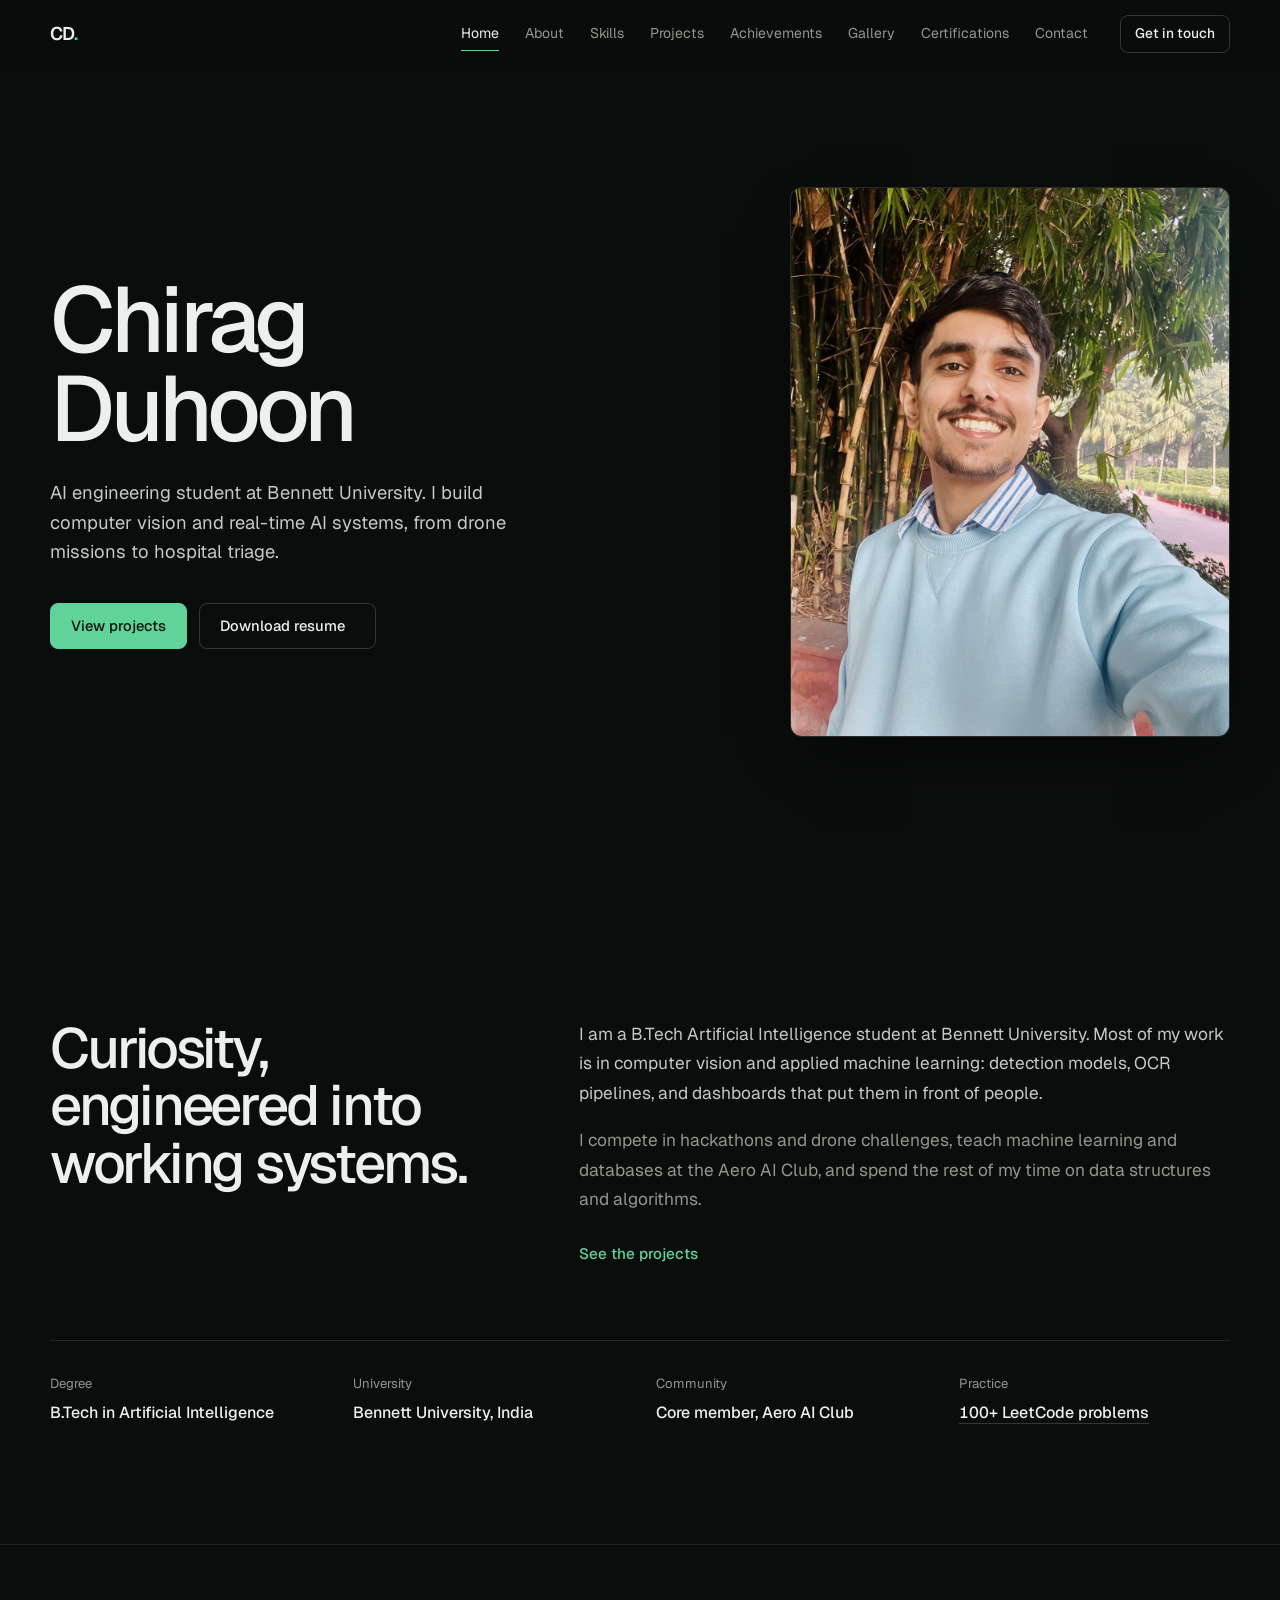
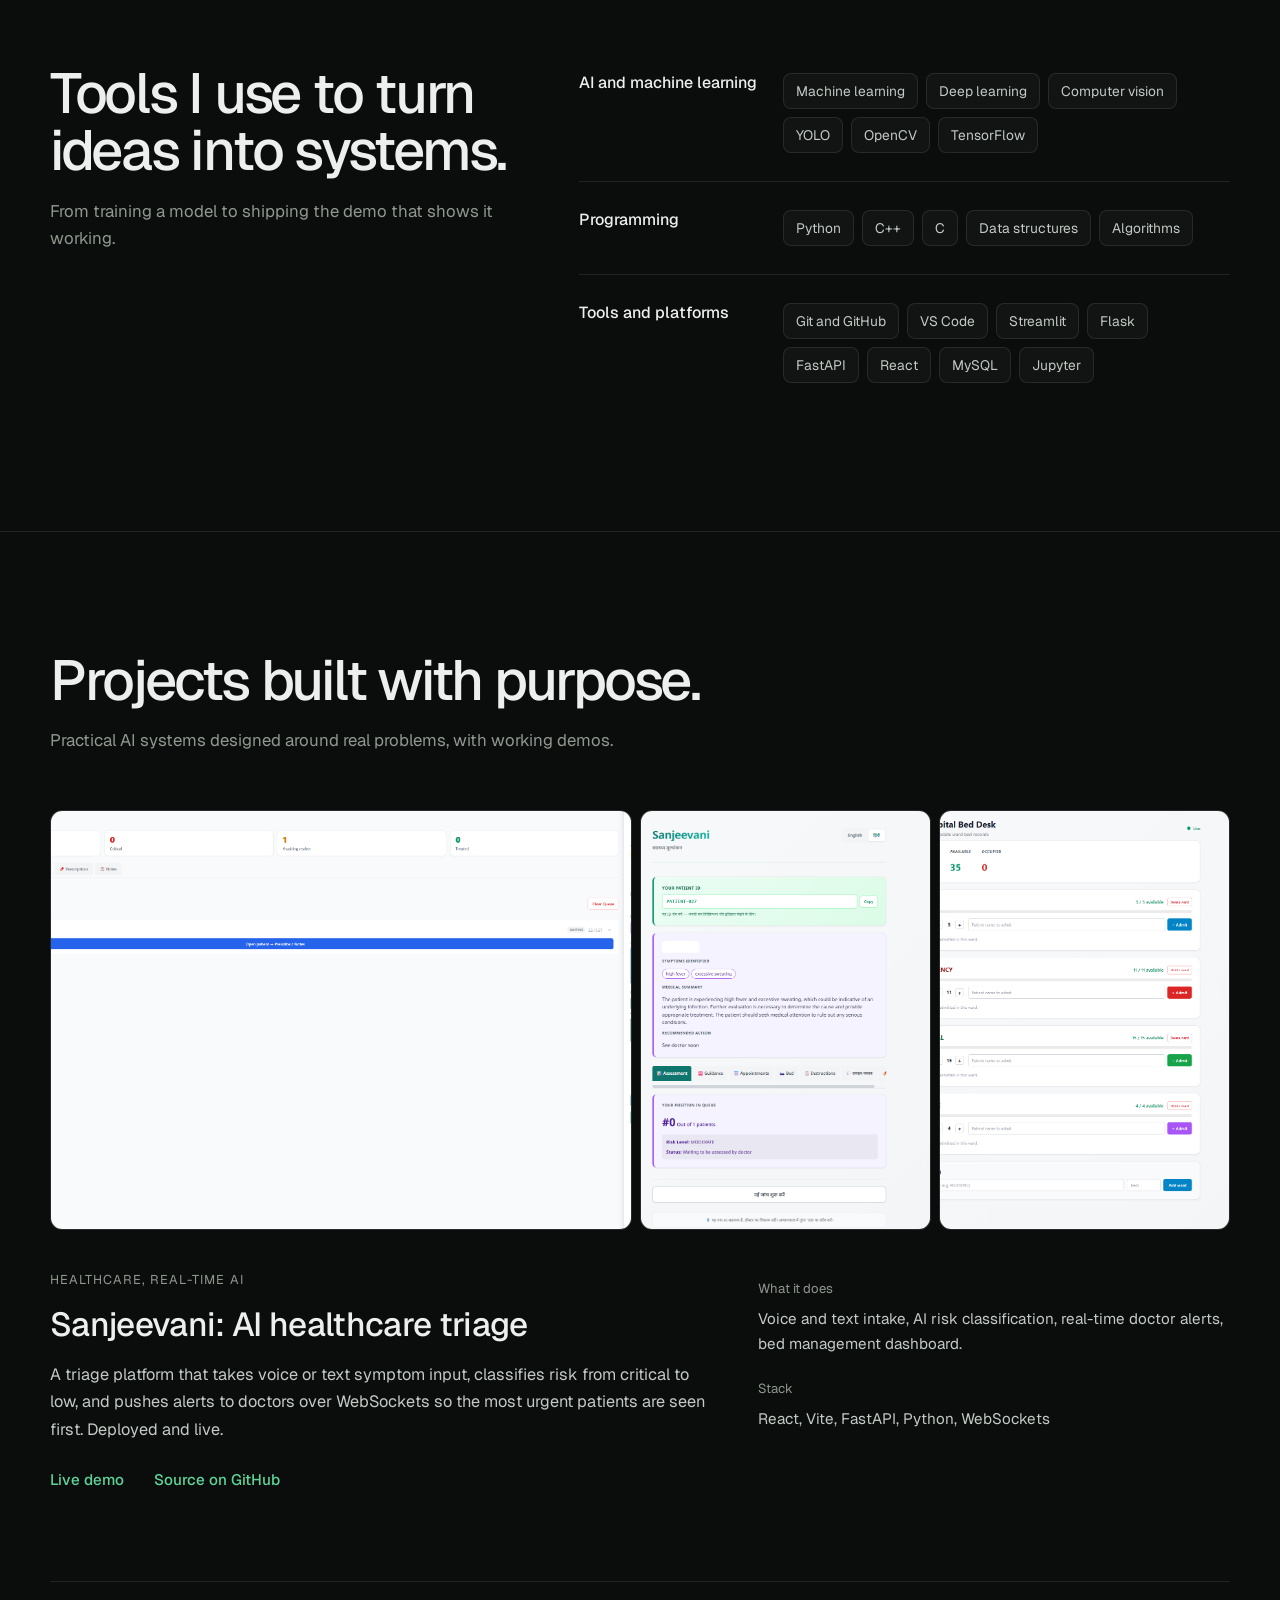
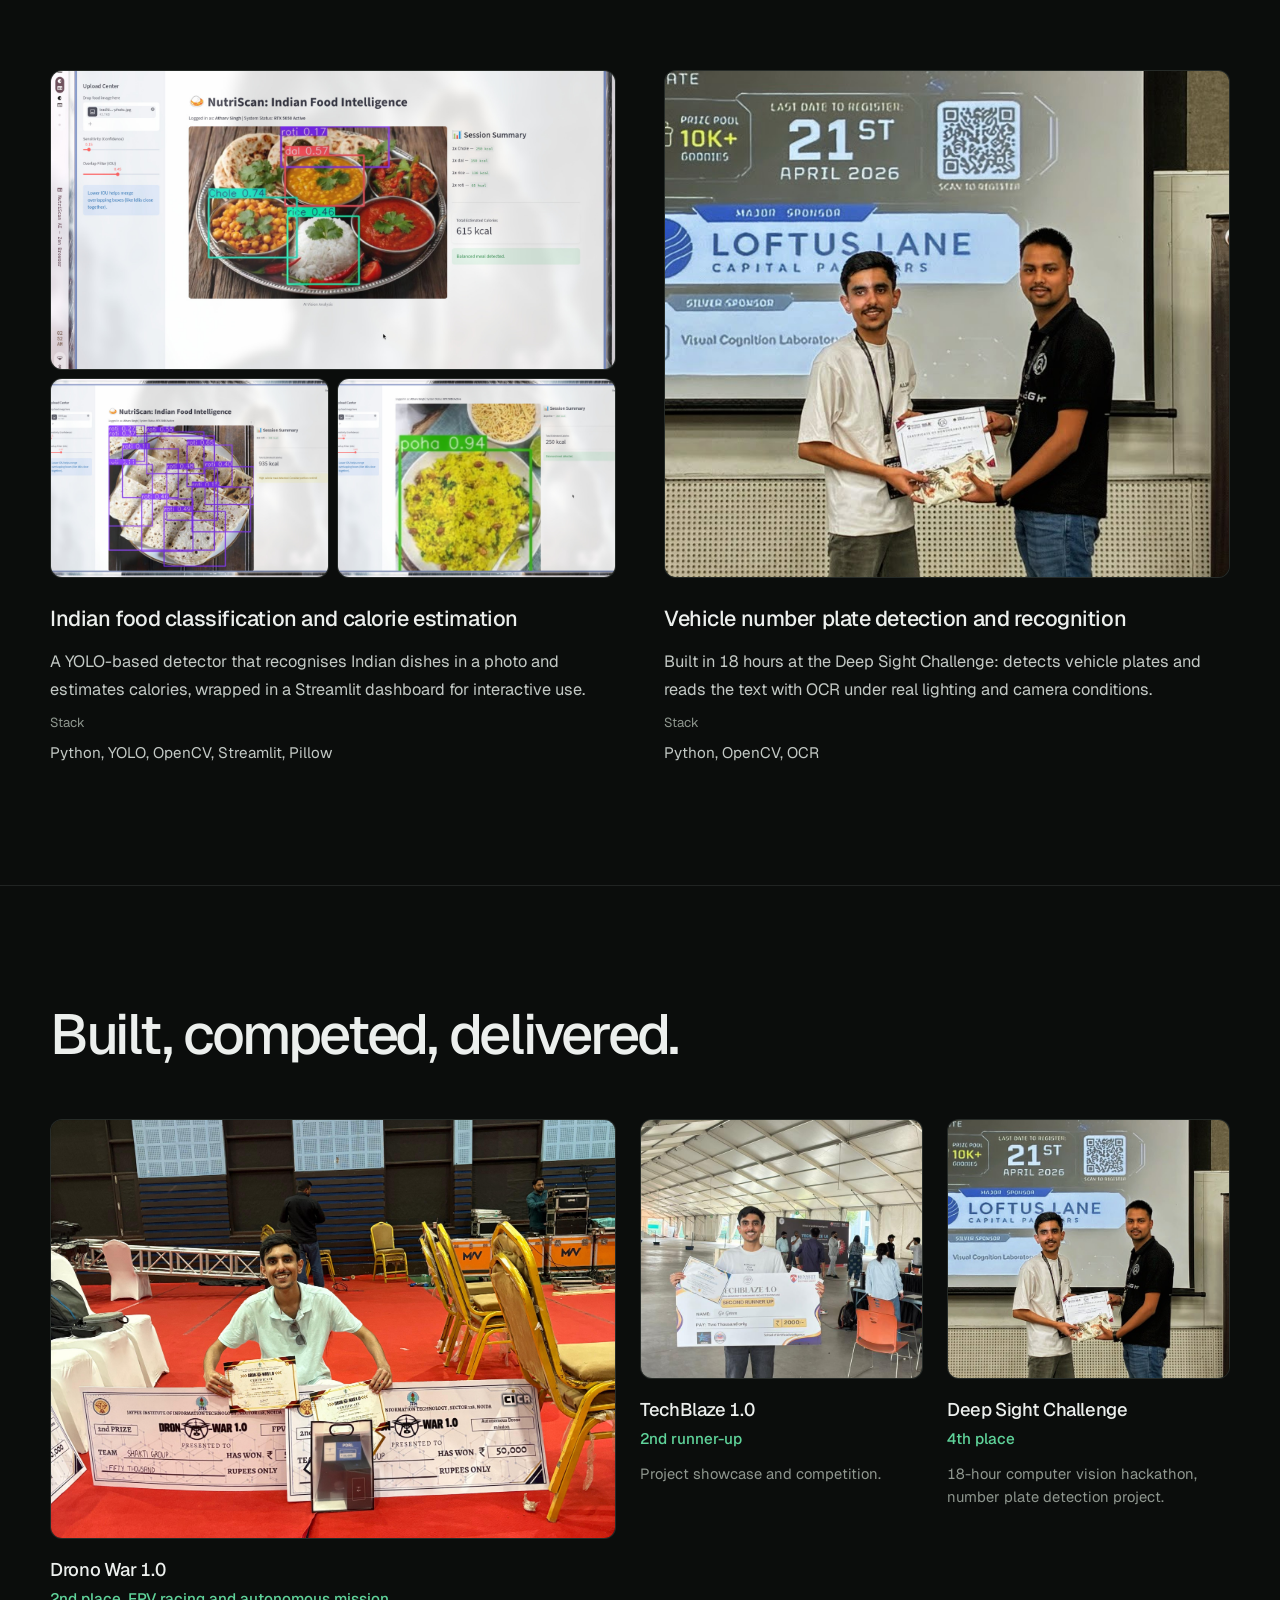
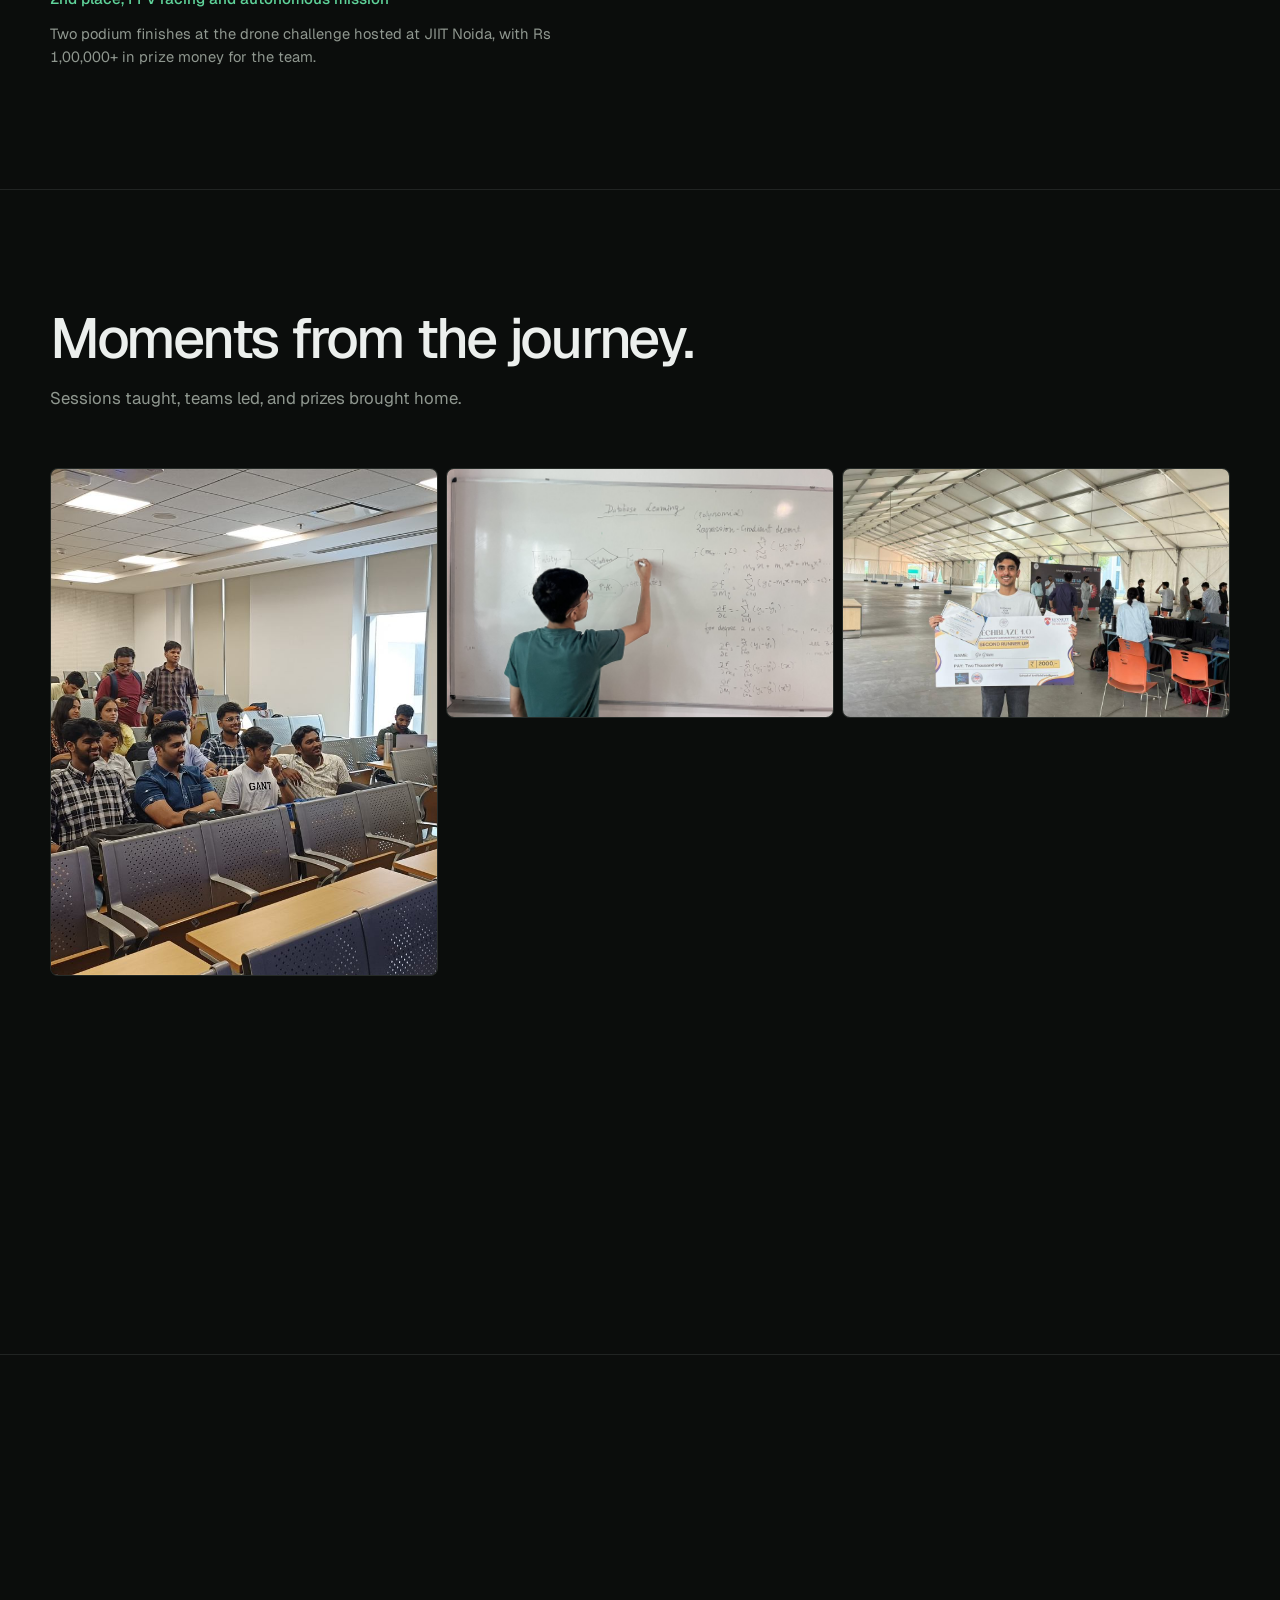
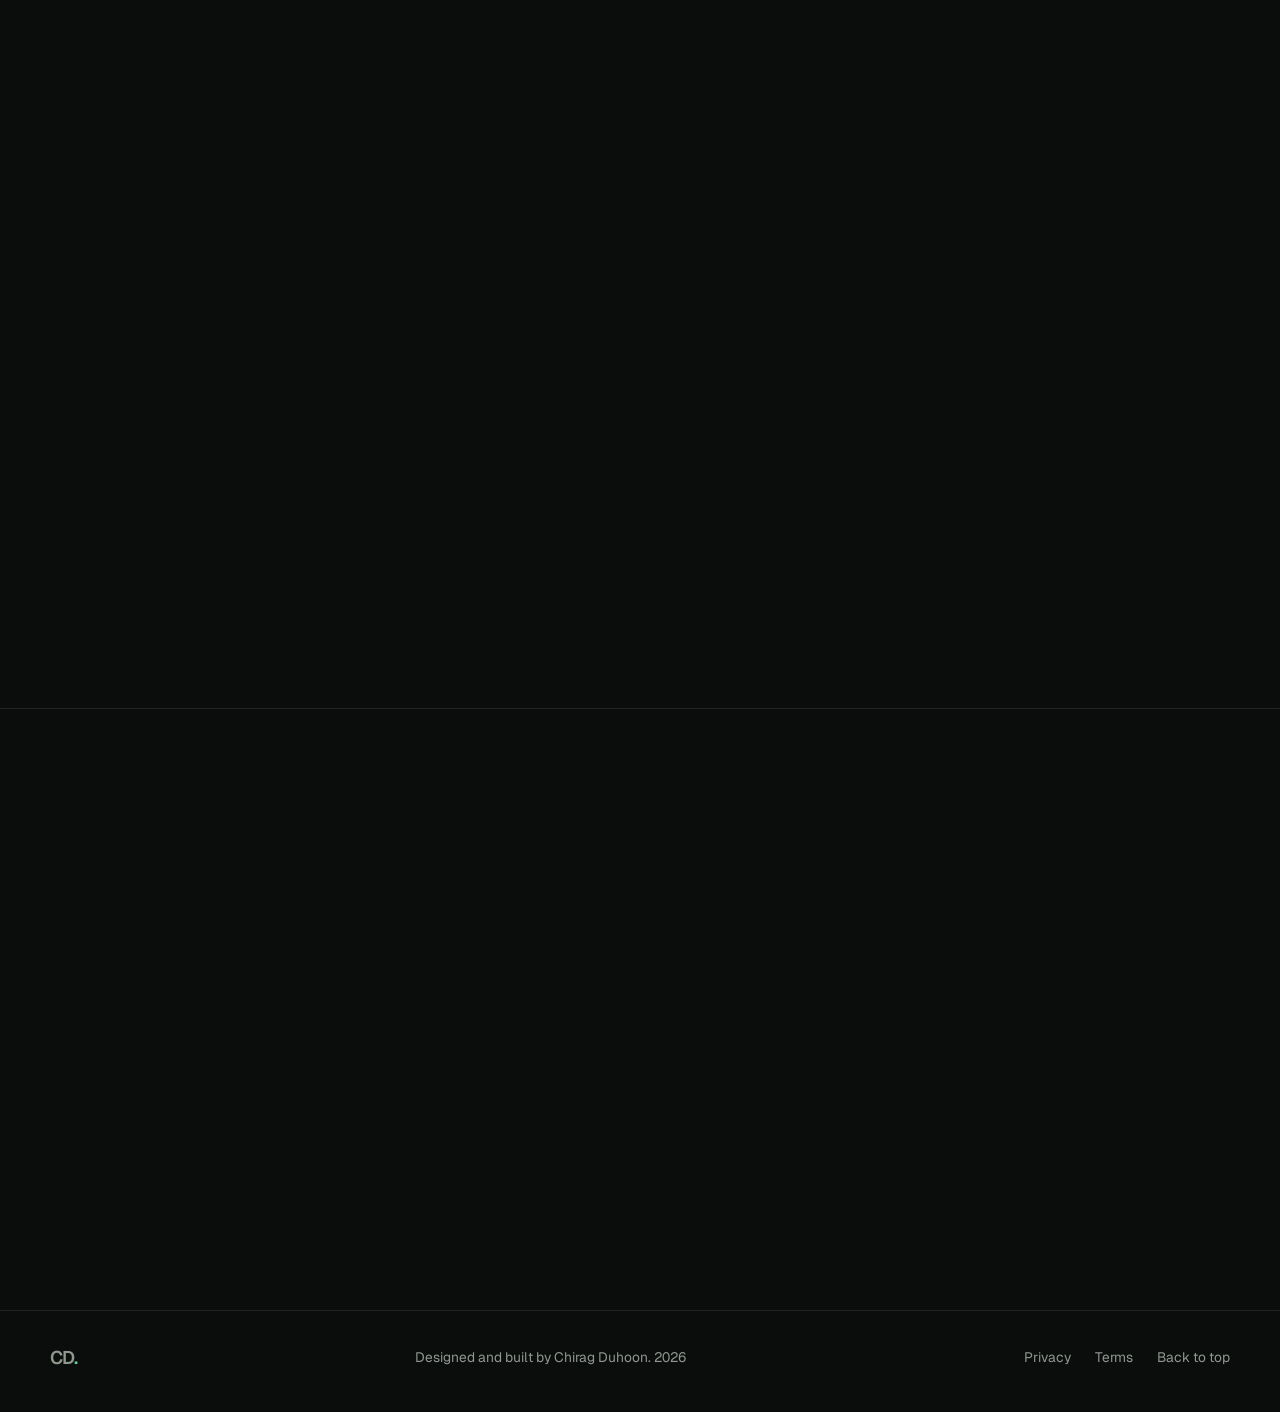
==== commit 87a61f73: "Revert "Add HinglishGuard, BENNETT ONE, StockLens and Dhobi Clinic projects; NutriScan results" This" ====
--- a/index.html
+++ b/index.html
@@ -3,323 +3,297 @@
 <head>
     <meta charset="UTF-8">
     <meta name="viewport" content="width=device-width, initial-scale=1.0">
-    <meta name="description" content="Portfolio of Chirag Duhoon, an AI Engineering student building intelligent systems and computer vision projects.">
-    <meta name="theme-color" content="#050505">
     <title>Chirag Duhoon | AI Engineering Student</title>
+    <meta name="description" content="Chirag Duhoon is an AI engineering student at Bennett University building computer vision and real-time AI systems. Drono War 1.0 winner, builder of Sanjeevani.">
+    <meta name="theme-color" content="#0b0d0c">
+    <link rel="icon" href="favicon.svg" type="image/svg+xml">
+    <link rel="canonical" href="https://chiragduhoon.github.io/portfolio/">
+    <meta property="og:type" content="website">
+    <meta property="og:title" content="Chirag Duhoon | AI Engineering Student">
+    <meta property="og:description" content="Computer vision and real-time AI systems. Drono War 1.0 winner, builder of Sanjeevani.">
+    <meta property="og:url" content="https://chiragduhoon.github.io/portfolio/">
+    <meta property="og:image" content="https://chiragduhoon.github.io/portfolio/profile%20photo/PROFILE.jpg">
+    <meta name="twitter:card" content="summary_large_image">
     <link rel="preconnect" href="https://fonts.googleapis.com">
     <link rel="preconnect" href="https://fonts.gstatic.com" crossorigin>
-    <link href="https://fonts.googleapis.com/css2?family=Poppins:wght@300;400;500;600;700;800&display=swap" rel="stylesheet">
+    <link href="https://fonts.googleapis.com/css2?family=Geist:wght@400;500;600&display=swap" rel="stylesheet">
+    <link rel="stylesheet" href="https://unpkg.com/@phosphor-icons/web@2.1.1/src/regular/style.css">
     <link rel="stylesheet" href="style.css">
 </head>
 <body>
-    <div class="loader" aria-hidden="true">
-        <div class="loader-mark">CD<span>.</span></div>
-        <div class="loader-line"><span></span></div>
-    </div>
-
-    <canvas id="starfield" aria-hidden="true"></canvas>
-    <div class="noise" aria-hidden="true"></div>
-    <div class="spotlight" aria-hidden="true"></div>
-    <div class="scroll-progress" aria-hidden="true"><span></span></div>
+    <a class="skip-link" href="#main">Skip to content</a>
 
     <header class="site-header">
-        <a class="logo" href="#home" aria-label="Go to home">CD<span>.</span></a>
-        <button class="menu-toggle" aria-label="Open navigation" aria-expanded="false">
-            <span></span><span></span>
-        </button>
-        <nav class="nav" aria-label="Primary navigation">
-            <a href="#home" class="active">Home</a>
-            <a href="#about">About</a>
-            <a href="#skills">Skills</a>
-            <a href="#projects">Projects</a>
-            <a href="#achievements">Achievements</a>
-            <a href="#gallery">Gallery</a>
-            <a href="#certifications">Certifications</a>
-            <a href="#contact">Contact</a>
-        </nav>
-        <a class="nav-cta" href="mailto:chiragduhoon.work@gmail.com">Let's talk <span>↗</span></a>
+        <div class="container">
+            <a class="logo" href="#home" aria-label="Chirag Duhoon, home">CD<span>.</span></a>
+            <button class="menu-toggle" aria-label="Open navigation" aria-expanded="false" aria-controls="primary-nav">
+                <i class="ph ph-list" aria-hidden="true"></i><i class="ph ph-x" aria-hidden="true"></i>
+            </button>
+            <nav class="nav" id="primary-nav" aria-label="Primary">
+                <a href="#home" class="active">Home</a>
+                <a href="#about">About</a>
+                <a href="#skills">Skills</a>
+                <a href="#projects">Projects</a>
+                <a href="#achievements">Achievements</a>
+                <a href="#gallery">Gallery</a>
+                <a href="#certifications">Certifications</a>
+                <a href="#contact">Contact</a>
+            </nav>
+            <a class="button nav-cta" href="#contact">Get in touch</a>
+        </div>
     </header>
 
-    <main>
-        <section class="hero" id="home">
-            <div class="hero-copy reveal">
-                <div class="eyebrow"><span></span>Hello, I'm</div>
-                <h1>Chirag<br><em>Duhoon.</em></h1>
-                <div class="hero-role"><span>AI Engineering Student</span><i></i><span>Bennett University</span></div>
-                <p class="motto">Break It. Fix It. <strong>Build It Better.</strong></p>
-                <p class="hero-intro">Passionate about Artificial Intelligence, Computer Vision, Machine Learning, and building technology that solves real-world problems.</p>
-                <div class="hero-actions">
-                    <a class="button button-primary" href="#projects">View Projects <span>↘</span></a>
-                    <a class="button button-secondary" href="resume.pdf" download="Chirag_Duhoon_Resume.pdf">Download Résumé <span>↓</span></a>
-                    <a class="button button-secondary" href="#contact">Contact Me <span>↗</span></a>
-                </div>
-                <div class="hero-meta">
-                    <span><i></i> Available for opportunities</span>
-                    <span>Based in India</span>
-                </div>
-            </div>
-
-            <div class="hero-visual reveal">
-                <div class="orbit orbit-one"></div>
-                <div class="orbit orbit-two"></div>
-                <div class="profile-glow"></div>
+    <main id="main">
+        <section class="hero container" id="home">
+            <div class="hero-copy">
+                <h1 class="reveal">Chirag<br>Duhoon</h1>
+                <p class="lead reveal" style="--i: 1">AI engineering student at Bennett University. I build computer vision and real-time AI systems, from drone missions to hospital triage.</p>
+                <div class="hero-actions reveal" style="--i: 2">
+                    <a class="button button-primary" href="#projects">View projects</a>
+                    <a class="button" href="resume.pdf" download="Chirag_Duhoon_Resume.pdf">Download resume <i class="ph ph-download-simple" aria-hidden="true"></i></a>
+                </div>
+            </div>
+            <div class="hero-visual reveal" style="--i: 2">
                 <div class="profile-frame">
-                    <img src="profile%20photo/PROFILE.jpg" alt="Chirag Duhoon" fetchpriority="high">
-                    <div class="profile-shade"></div>
-                </div>
-            </div>
-
-            <a class="scroll-cue" href="#about" aria-label="Scroll to about"><span></span>Scroll to explore</a>
+                    <img src="profile%20photo/PROFILE.jpg" alt="Portrait of Chirag Duhoon" width="880" height="1100" fetchpriority="high">
+                </div>
+            </div>
         </section>
 
         <section class="section" id="about">
-            <div class="section-kicker reveal"><span>01</span><p>Get to know me</p></div>
-            <div class="about-layout">
-                <div class="section-title reveal">
-                    <h2>Curiosity engineered<br>into <em>impact.</em></h2>
-                </div>
-                <div class="about-copy reveal">
-                    <p class="lead">I'm an AI Engineering student passionate about solving problems, building intelligent systems, and continuously learning new technologies.</p>
-                    <p>I enjoy turning ideas into real-world solutions through AI, software development, and innovation. My work sits at the intersection of practical engineering, creative problem-solving, and emerging technology.</p>
-                    <a class="text-link" href="#projects">Explore my work <span>↘</span></a>
-                </div>
-            </div>
-            <div class="facts-grid">
-                <article class="fact-card reveal">
-                    <span>01</span><small>Name</small><strong>Chirag Duhoon</strong>
+            <div class="container">
+                <div class="about-grid">
+                    <div class="section-head reveal">
+                        <h2>Curiosity, engineered into working systems.</h2>
+                    </div>
+                    <div class="about-copy reveal" style="--i: 1">
+                        <p>I am a B.Tech Artificial Intelligence student at Bennett University. Most of my work is in computer vision and applied machine learning: detection models, OCR pipelines, and dashboards that put them in front of people.</p>
+                        <p>I compete in hackathons and drone challenges, teach machine learning and databases at the Aero AI Club, and spend the rest of my time on data structures and algorithms.</p>
+                        <a class="text-link" href="#projects">See the projects <i class="ph ph-arrow-right" aria-hidden="true"></i></a>
+                    </div>
+                </div>
+                <dl class="facts">
+                    <div class="reveal"><dt>Degree</dt><dd>B.Tech in Artificial Intelligence</dd></div>
+                    <div class="reveal" style="--i: 1"><dt>University</dt><dd>Bennett University, India</dd></div>
+                    <div class="reveal" style="--i: 2"><dt>Community</dt><dd>Core member, Aero AI Club</dd></div>
+                    <div class="reveal" style="--i: 3"><dt>Practice</dt><dd><a href="https://leetcode.com/u/alien07/" target="_blank" rel="noreferrer">100+ LeetCode problems</a></dd></div>
+                </dl>
+            </div>
+        </section>
+
+        <section class="section" id="skills">
+            <div class="container skills-grid">
+                <div class="section-head reveal">
+                    <h2>Tools I use to turn ideas into systems.</h2>
+                    <p>From training a model to shipping the demo that shows it working.</p>
+                </div>
+                <div>
+                    <div class="skill-group reveal">
+                        <h3>AI and machine learning</h3>
+                        <ul class="tags"><li>Machine learning</li><li>Deep learning</li><li>Computer vision</li><li>YOLO</li><li>OpenCV</li><li>TensorFlow</li></ul>
+                    </div>
+                    <div class="skill-group reveal" style="--i: 1">
+                        <h3>Programming</h3>
+                        <ul class="tags"><li>Python</li><li>C++</li><li>C</li><li>Data structures</li><li>Algorithms</li></ul>
+                    </div>
+                    <div class="skill-group reveal" style="--i: 2">
+                        <h3>Tools and platforms</h3>
+                        <ul class="tags"><li>Git and GitHub</li><li>VS Code</li><li>Streamlit</li><li>Flask</li><li>FastAPI</li><li>React</li><li>MySQL</li><li>Jupyter</li></ul>
+                    </div>
+                </div>
+            </div>
+        </section>
+
+        <section class="section" id="projects">
+            <div class="container">
+                <div class="section-head reveal">
+                    <h2>Projects built with purpose.</h2>
+                    <p>Practical AI systems designed around real problems, with working demos.</p>
+                </div>
+
+                <article class="project-lead">
+                    <div class="shots reveal">
+                        <button class="shot lightbox-trigger" data-image="sanjeevani/Screenshot 2026-06-25 221604.png"><img src="sanjeevani/Screenshot 2026-06-25 221604.png" alt="Sanjeevani doctor dashboard with patient queue and AI clinical summary" loading="lazy"></button>
+                        <button class="shot lightbox-trigger" data-image="sanjeevani/Screenshot 2026-06-25 221537.png"><img src="sanjeevani/Screenshot 2026-06-25 221537.png" alt="Sanjeevani patient assessment with AI risk classification" loading="lazy"></button>
+                        <button class="shot lightbox-trigger" data-image="sanjeevani/Screenshot 2026-06-25 221613.png"><img src="sanjeevani/Screenshot 2026-06-25 221613.png" alt="Sanjeevani hospital bed management dashboard" loading="lazy"></button>
+                    </div>
+                    <div class="project-body">
+                        <div class="reveal">
+                            <span class="project-type">Healthcare, real-time AI</span>
+                            <h3>Sanjeevani: AI healthcare triage</h3>
+                            <p>A triage platform that takes voice or text symptom input, classifies risk from critical to low, and pushes alerts to doctors over WebSockets so the most urgent patients are seen first. Deployed and live.</p>
+                            <div class="project-links">
+                                <a class="text-link" href="https://sanjeevani-frontend-zaah.onrender.com/" target="_blank" rel="noreferrer">Live demo <i class="ph ph-arrow-up-right" aria-hidden="true"></i></a>
+                                <a class="text-link" href="https://github.com/chiragduhoon/sanjeevani-ai-triage" target="_blank" rel="noreferrer">Source on GitHub <i class="ph ph-arrow-up-right" aria-hidden="true"></i></a>
+                            </div>
+                        </div>
+                        <dl class="project-meta reveal" style="--i: 1">
+                            <div><dt>What it does</dt><dd>Voice and text intake, AI risk classification, real-time doctor alerts, bed management dashboard.</dd></div>
+                            <div><dt>Stack</dt><dd>React, Vite, FastAPI, Python, WebSockets</dd></div>
+                        </dl>
+                    </div>
                 </article>
-                <article class="fact-card reveal">
-                    <span>02</span><small>University</small><strong>Bennett University</strong>
-                </article>
-                <article class="fact-card reveal">
-                    <span>03</span><small>Degree</small><strong>B.Tech in Artificial Intelligence</strong>
-                </article>
-                <article class="fact-card reveal">
-                    <span>04</span><small>Community</small><strong>Core Member, Aero AI Club</strong>
-                </article>
-            </div>
-            <div class="stats-band reveal">
-                <div class="stat"><strong data-count="100" data-suffix="+">0</strong><small>LeetCode Problems</small></div>
-                <div class="stat"><strong data-count="1" data-prefix="₹" data-suffix="L+">0</strong><small>Prize Winnings</small></div>
-                <div class="stat"><strong data-count="5" data-suffix="+">0</strong><small>AI Projects Built</small></div>
-                <div class="stat"><strong data-count="3" data-suffix="x">0</strong><small>Hackathon Podiums</small></div>
-            </div>
-        </section>
-
-        <section class="section skills-section" id="skills">
-            <div class="section-kicker reveal"><span>02</span><p>Technical toolkit</p></div>
-            <div class="skills-heading reveal">
-                <div class="section-title"><h2>Tools I use to turn<br>ideas into <em>systems.</em></h2></div>
-                <p>From model training to polished demos, I work across the stack to make intelligent ideas useful.</p>
-            </div>
-            <div class="skills-grid">
-                <article class="skill-card reveal">
-                    <div class="skill-card-head"><span>01</span><div class="skill-icon">⌁</div></div>
-                    <h3>AI & Machine Learning</h3>
-                    <div class="tags"><span>Machine Learning</span><span>Deep Learning</span><span>Computer Vision</span><span>YOLO</span><span>OpenCV</span><span>TensorFlow</span></div>
-                </article>
-                <article class="skill-card reveal">
-                    <div class="skill-card-head"><span>02</span><div class="skill-icon">&lt;/&gt;</div></div>
-                    <h3>Programming</h3>
-                    <div class="tags"><span>C++</span><span>C</span><span>Python</span><span>Data Structures</span><span>Algorithms</span></div>
-                </article>
-                <article class="skill-card reveal">
-                    <div class="skill-card-head"><span>03</span><div class="skill-icon">✦</div></div>
-                    <h3>Tools & Platforms</h3>
-                    <div class="tags"><span>Git</span><span>GitHub</span><span>VS Code</span><span>Streamlit</span><span>Flask</span><span>MySQL</span><span>Jupyter Notebook</span></div>
-                </article>
-            </div>
-        </section>
-
-        <section class="section" id="projects">
-            <div class="section-kicker reveal"><span>03</span><p>Selected work</p></div>
-            <div class="projects-heading reveal">
-                <div class="section-title"><h2>Projects built with<br><em>purpose.</em></h2></div>
-                <p>Practical AI systems designed around real-world challenges.</p>
-            </div>
-
-            <article class="featured-project reveal">
-                <div class="project-gallery project-food">
-                    <button class="gallery-main lightbox-trigger" data-image="gallery/FOOD1.jpeg" aria-label="View food detection project image"><img src="gallery/FOOD1.jpeg" alt="Indian food detection project interface" loading="lazy"></button>
-                    <button class="gallery-small lightbox-trigger" data-image="gallery/FOOD2.jpeg" aria-label="View food classification image"><img src="gallery/FOOD2.jpeg" alt="Food classification result" loading="lazy"></button>
-                    <button class="gallery-small lightbox-trigger" data-image="gallery/FOOD3.jpeg" aria-label="View calorie estimation image"><img src="gallery/FOOD3.jpeg" alt="Calorie estimation result" loading="lazy"></button>
-                    <span class="project-number">01</span>
-                </div>
-                <div class="project-info">
-                    <span class="project-type">Computer Vision · Featured Project</span>
-                    <h3>Indian Food Classification & Calorie Estimation</h3>
-                    <p>Built a YOLO-based computer vision system capable of detecting Indian food items and estimating calories through an interactive Streamlit dashboard.</p>
-                    <div class="feature-list">
-                        <span>Food Detection</span><span>Calorie Estimation</span><span>Multi-class Classification</span><span>Interactive Web Interface</span>
-                    </div>
-                    <div class="tech-row"><span>Python</span><span>YOLO</span><span>Streamlit</span><span>OpenCV</span><span>Pillow</span></div>
-                </div>
-            </article>
-
-            <article class="featured-project project-reverse reveal">
-                <div class="project-gallery single-image">
-                    <button class="gallery-main lightbox-trigger" data-image="gallery/DEEPSIGHT.JPG" aria-label="View Deep Sight project image"><img src="gallery/DEEPSIGHT.JPG" alt="Deep Sight Challenge team and project" loading="lazy"></button>
-                    <span class="project-number">02</span>
-                </div>
-                <div class="project-info">
-                    <span class="project-type">Computer Vision · Hackathon Build</span>
-                    <h3>Vehicle Number Plate Detection & Recognition</h3>
-                    <p>Built during the Deep Sight Challenge using computer vision and OCR techniques to detect vehicle number plates and extract text under real-world conditions.</p>
-                    <div class="feature-list"><span>Plate Detection</span><span>OCR Recognition</span><span>Real-world Testing</span><span>Rapid Prototyping</span></div>
-                    <div class="tech-row"><span>Python</span><span>Computer Vision</span><span>OCR</span><span>OpenCV</span></div>
-                </div>
-            </article>
-            <article class="featured-project reveal">
-                <div class="project-gallery project-food">
-                    <button class="gallery-main lightbox-trigger" data-image="sanjeevani/Screenshot 2026-06-25 221604.png" aria-label="View Sanjeevani doctor dashboard"><img src="sanjeevani/Screenshot 2026-06-25 221604.png" alt="Sanjeevani doctor dashboard with patient queue and AI clinical summary" loading="lazy"></button>
-                    <button class="gallery-small lightbox-trigger" data-image="sanjeevani/Screenshot 2026-06-25 221537.png" aria-label="View patient assessment result"><img src="sanjeevani/Screenshot 2026-06-25 221537.png" alt="Patient assessment with AI risk classification" loading="lazy"></button>
-                    <button class="gallery-small lightbox-trigger" data-image="sanjeevani/Screenshot 2026-06-25 221613.png" aria-label="View hospital bed management"><img src="sanjeevani/Screenshot 2026-06-25 221613.png" alt="Hospital bed management dashboard" loading="lazy"></button>
-                    <span class="project-number">03</span>
-                </div>
-                <div class="project-info">
-                    <span class="project-type">AI · Healthcare · Featured Project</span>
-                    <h3>Sanjeevani — AI Healthcare Triage System</h3>
-                    <p>Real-time patient triage platform that accepts voice or text symptom input, classifies risk levels (Critical → Low) using AI, and instantly alerts doctors via WebSockets to prioritize critical cases.</p>
-                    <div class="feature-list">
-                        <span>Voice & Text Input</span><span>AI Risk Classification</span><span>Real-time Alerts</span><span>Doctor Dashboard</span>
-                    </div>
-                    <div class="tech-row"><span>React</span><span>FastAPI</span><span>Python</span><span>WebSockets</span><span>Vite</span></div>
-                    <div class="project-links">
-                        <a class="text-link" href="https://sanjeevani-frontend-zaah.onrender.com/" target="_blank" rel="noreferrer">Live Demo <span>↗</span></a>
-                        <a class="text-link" href="https://github.com/chiragduhoon/sanjeevani-ai-triage" target="_blank" rel="noreferrer">View on GitHub <span>↗</span></a>
-                    </div>
-                </div>
-            </article>
-
-        </section>
-
-        <section class="section achievements-section" id="achievements">
-            <div class="section-kicker reveal"><span>04</span><p>Milestones</p></div>
-            <div class="projects-heading reveal">
-                <div class="section-title"><h2>Built, competed,<br>and <em>delivered.</em></h2></div>
-                <p>A few moments where ambitious ideas met execution.</p>
-            </div>
-            <div class="achievement-grid">
-                <article class="achievement-card achievement-large reveal">
-                    <button class="achievement-image lightbox-trigger" data-image="gallery/DRONO-WAR1.jpg" aria-label="View Drono War image"><img src="gallery/DRONO-WAR1.jpg" alt="Drono War 1.0 award ceremony" loading="lazy"></button>
-                    <div class="achievement-copy"><span class="award-label">Winner · 2026</span><h3>Drono War 1.0</h3><ul><li>2nd Place FPV Racing</li><li>2nd Place Autonomous Mission</li><li>₹1,00,000+ Prize Winner</li></ul></div>
-                </article>
-                <article class="achievement-card reveal">
-                    <button class="achievement-image lightbox-trigger" data-image="gallery/DEEPSIGHT.JPG" aria-label="View Deep Sight image"><img src="gallery/DEEPSIGHT.JPG" alt="Deep Sight Challenge" loading="lazy"></button>
-                    <div class="achievement-copy"><span class="award-label">Hackathon</span><h3>Deep Sight Challenge</h3><ul><li>4th Place</li><li>18-Hour Hackathon</li><li>Number Plate Detection Project</li></ul></div>
-                </article>
-                <article class="achievement-card reveal">
-                    <button class="achievement-image lightbox-trigger" data-image="gallery/GALLERY.jpg" aria-label="View TechBlaze image"><img src="gallery/GALLERY.jpg" alt="AI project showcase" loading="lazy"></button>
-                    <div class="achievement-copy"><span class="award-label">Appreciation</span><h3>Drono War 1.0</h3><ul><li>Appreciation Post</li><li>Featured Recognition</li><li>Community Highlight</li></ul></div>
-                </article>
-            </div>
-        </section>
-
-        <section class="section gallery-section" id="gallery">
-            <div class="section-kicker reveal"><span>05</span><p>Moments</p></div>
-            <div class="projects-heading reveal">
-                <div class="section-title"><h2>Moments that<br><em>made the journey.</em></h2></div>
-                <p>Sessions taught, teams led, and prizes brought home.</p>
-            </div>
-            <div class="gallery-grid">
-                <button class="gallery-item gallery-featured lightbox-trigger reveal" data-image="gallery/CLUB-SESSION.jpg" aria-label="View club session photo">
-                    <img src="gallery/CLUB-SESSION.jpg" alt="Chirag leading a club session in a classroom at Bennett University" loading="lazy">
-                    <span class="gallery-tag">Leading a club session</span>
-                </button>
-                <button class="gallery-item lightbox-trigger reveal" data-image="gallery/TEACHING.jpg" aria-label="View whiteboard teaching photo">
-                    <img src="gallery/TEACHING.jpg" alt="Chirag teaching machine learning and databases on a whiteboard" loading="lazy">
-                    <span class="gallery-tag">Teaching ML &amp; databases</span>
-                </button>
-                <button class="gallery-item lightbox-trigger reveal" data-image="gallery/TECHBLAZE-WIN.jpg" aria-label="View TechBlaze runner-up photo">
-                    <img src="gallery/TECHBLAZE-WIN.jpg" alt="Chirag holding the TechBlaze 1.0 Second Runner Up cheque" loading="lazy">
-                    <span class="gallery-tag">TechBlaze 1.0 · 2nd Runner Up</span>
-                </button>
-                <button class="gallery-item lightbox-trigger reveal" data-image="gallery/DRONO-WINNERS.jpg" aria-label="View Drono War winners photo">
-                    <img src="gallery/DRONO-WINNERS.jpg" alt="Drono War 1.0 winners holding prize cheques at JIIT Noida" loading="lazy">
-                    <span class="gallery-tag">Drono War · winners' circle</span>
-                </button>
-                <button class="gallery-item lightbox-trigger reveal" data-image="gallery/DRONO-TEAM.jpg" aria-label="View Drono War team photo">
-                    <img src="gallery/DRONO-TEAM.jpg" alt="Team with drones under Drono War banners" loading="lazy">
-                    <span class="gallery-tag">Drono War · the team</span>
-                </button>
-                <button class="gallery-item lightbox-trigger reveal" data-image="gallery/AEROAI-MIC.jpg" aria-label="View AeroAI session photo">
-                    <img src="gallery/AEROAI-MIC.jpg" alt="Chirag speaking with a microphone at an AeroAI Club session" loading="lazy">
-                    <span class="gallery-tag">AeroAI Club session</span>
-                </button>
-                <button class="gallery-item gallery-wide lightbox-trigger reveal" data-image="gallery/TECHBLAZE-GROUP.jpg" aria-label="View TechBlaze showcase group photo">
-                    <img src="gallery/TECHBLAZE-GROUP.jpg" alt="TechBlaze 1.0 project showcase group photo" loading="lazy">
-                    <span class="gallery-tag">TechBlaze showcase</span>
-                </button>
+
+                <div class="project-pair">
+                    <article class="project-card reveal">
+                        <div class="shots">
+                            <button class="shot shot-wide lightbox-trigger" data-image="gallery/FOOD1.jpeg"><img src="gallery/FOOD1.jpeg" alt="Indian food detection interface showing detected dishes" loading="lazy"></button>
+                            <button class="shot lightbox-trigger" data-image="gallery/FOOD2.jpeg"><img src="gallery/FOOD2.jpeg" alt="Food classification result" loading="lazy"></button>
+                            <button class="shot lightbox-trigger" data-image="gallery/FOOD3.jpeg"><img src="gallery/FOOD3.jpeg" alt="Calorie estimation result" loading="lazy"></button>
+                        </div>
+                        <div class="project-copy">
+                            <h3>Indian food classification and calorie estimation</h3>
+                            <p>A YOLO-based detector that recognises Indian dishes in a photo and estimates calories, wrapped in a Streamlit dashboard for interactive use.</p>
+                            <dl class="project-meta">
+                                <div><dt>Stack</dt><dd>Python, YOLO, OpenCV, Streamlit, Pillow</dd></div>
+                            </dl>
+                        </div>
+                    </article>
+                    <article class="project-card reveal" style="--i: 1">
+                        <div class="shots">
+                            <button class="shot shot-solo lightbox-trigger" data-image="gallery/DEEPSIGHT.JPG"><img src="gallery/DEEPSIGHT.JPG" alt="Deep Sight Challenge team presenting the number plate detection project" loading="lazy"></button>
+                        </div>
+                        <div class="project-copy">
+                            <h3>Vehicle number plate detection and recognition</h3>
+                            <p>Built in 18 hours at the Deep Sight Challenge: detects vehicle plates and reads the text with OCR under real lighting and camera conditions.</p>
+                            <dl class="project-meta">
+                                <div><dt>Stack</dt><dd>Python, OpenCV, OCR</dd></div>
+                            </dl>
+                        </div>
+                    </article>
+                </div>
+            </div>
+        </section>
+
+        <section class="section" id="achievements">
+            <div class="container">
+                <div class="section-head reveal">
+                    <h2>Built, competed, delivered.</h2>
+                </div>
+                <div class="achievements">
+                    <article class="achievement reveal">
+                        <button class="shot lightbox-trigger" data-image="gallery/DRONO-WAR1.jpg"><img src="gallery/DRONO-WAR1.jpg" alt="Drono War 1.0 award ceremony" loading="lazy"></button>
+                        <h3>Drono War 1.0</h3>
+                        <p class="result">2nd place, FPV racing and autonomous mission</p>
+                        <p>Two podium finishes at the drone challenge hosted at JIIT Noida, with Rs 1,00,000+ in prize money for the team.</p>
+                    </article>
+                    <article class="achievement reveal" style="--i: 1">
+                        <button class="shot lightbox-trigger" data-image="gallery/TECHBLAZE-WIN.jpg"><img src="gallery/TECHBLAZE-WIN.jpg" alt="Chirag holding the TechBlaze 1.0 second runner-up cheque" loading="lazy"></button>
+                        <h3>TechBlaze 1.0</h3>
+                        <p class="result">2nd runner-up</p>
+                        <p>Project showcase and competition.</p>
+                    </article>
+                    <article class="achievement reveal" style="--i: 2">
+                        <button class="shot lightbox-trigger" data-image="gallery/DEEPSIGHT.JPG"><img src="gallery/DEEPSIGHT.JPG" alt="Deep Sight Challenge team" loading="lazy"></button>
+                        <h3>Deep Sight Challenge</h3>
+                        <p class="result">4th place</p>
+                        <p>18-hour computer vision hackathon, number plate detection project.</p>
+                    </article>
+                </div>
+            </div>
+        </section>
+
+        <section class="section" id="gallery">
+            <div class="container">
+                <div class="section-head reveal">
+                    <h2>Moments from the journey.</h2>
+                    <p>Sessions taught, teams led, and prizes brought home.</p>
+                </div>
+                <div class="gallery-grid">
+                    <button class="shot gallery-tall lightbox-trigger reveal" data-image="gallery/CLUB-SESSION.jpg"><img src="gallery/CLUB-SESSION.jpg" alt="Leading an Aero AI Club session in a classroom at Bennett University" loading="lazy"></button>
+                    <button class="shot lightbox-trigger reveal" style="--i: 1" data-image="gallery/TEACHING.jpg"><img src="gallery/TEACHING.jpg" alt="Teaching machine learning and databases at the whiteboard" loading="lazy"></button>
+                    <button class="shot lightbox-trigger reveal" style="--i: 2" data-image="gallery/TECHBLAZE-WIN.jpg"><img src="gallery/TECHBLAZE-WIN.jpg" alt="Receiving the TechBlaze 1.0 second runner-up cheque" loading="lazy"></button>
+                    <button class="shot lightbox-trigger reveal" style="--i: 1" data-image="gallery/DRONO-WINNERS.jpg"><img src="gallery/DRONO-WINNERS.jpg" alt="Drono War 1.0 winners holding prize cheques at JIIT Noida" loading="lazy"></button>
+                    <button class="shot lightbox-trigger reveal" style="--i: 2" data-image="gallery/DRONO-TEAM.jpg"><img src="gallery/DRONO-TEAM.jpg" alt="The team with drones under the Drono War banners" loading="lazy"></button>
+                    <button class="shot lightbox-trigger reveal" data-image="gallery/AEROAI-MIC.jpg"><img src="gallery/AEROAI-MIC.jpg" alt="Speaking at an Aero AI Club session" loading="lazy"></button>
+                    <button class="shot gallery-wide lightbox-trigger reveal" style="--i: 1" data-image="gallery/TECHBLAZE-GROUP.jpg"><img src="gallery/TECHBLAZE-GROUP.jpg" alt="TechBlaze 1.0 project showcase group photo" loading="lazy"></button>
+                </div>
             </div>
         </section>
 
         <section class="section" id="certifications">
-            <div class="section-kicker reveal"><span>06</span><p>Continuous learning</p></div>
-            <div class="projects-heading reveal">
-                <div class="section-title"><h2>Learning that compounds<br>into <em>capability.</em></h2></div>
-            </div>
-            <div class="certificate-grid">
-                <article class="certificate-card reveal">
-                    <button class="certificate-image lightbox-trigger" data-image="CERTIFICATES/CNN CERT.jpg" aria-label="View CNN certificate"><img src="CERTIFICATES/CNN%20CERT.jpg" alt="Deep Learning CNN certificate" loading="lazy"></button>
-                    <div><span>Deep Learning</span><h3>Convolutional Neural Networks in Python</h3><p>Udemy Certification</p></div>
-                </article>
-                <article class="certificate-card reveal">
-                    <button class="certificate-image lightbox-trigger" data-image="CERTIFICATES/PYTHON CERT.png" aria-label="View Python certificate"><img src="CERTIFICATES/PYTHON%20CERT.png" alt="Programming for Everybody certificate" loading="lazy"></button>
-                    <div><span>Programming</span><h3>Programming for Everybody</h3><p>Getting Started with Python</p></div>
-                </article>
-                <article class="certificate-card cert-extra reveal">
-                    <button class="certificate-image lightbox-trigger" data-image="CERTIFICATES/networking-basics.png" aria-label="View Networking Basics certificate"><img src="CERTIFICATES/networking-basics.png" alt="Networking Basics certificate, Cisco Networking Academy" loading="lazy"></button>
-                    <div><span>Networking</span><h3>Networking Basics</h3><p>Cisco Networking Academy</p></div>
-                </article>
-                <article class="certificate-card cert-extra reveal">
-                    <button class="certificate-image lightbox-trigger" data-image="CERTIFICATES/operating-systems.png" aria-label="View Operating Systems Basics certificate"><img src="CERTIFICATES/operating-systems.png" alt="Operating Systems Basics certificate, Cisco Networking Academy" loading="lazy"></button>
-                    <div><span>Systems</span><h3>Operating Systems Basics</h3><p>Cisco Networking Academy</p></div>
-                </article>
-                <article class="certificate-card cert-extra reveal">
-                    <button class="certificate-image lightbox-trigger" data-image="CERTIFICATES/matlab-ode.png" aria-label="View MATLAB Differential Equations certificate"><img src="CERTIFICATES/matlab-ode.png" alt="Solving ODEs with MATLAB certificate, MathWorks" loading="lazy"></button>
-                    <div><span>Numerical Computing</span><h3>Solving ODEs with MATLAB</h3><p>MathWorks Self-Paced Training</p></div>
-                </article>
-                <article class="certificate-card cert-extra reveal">
-                    <button class="certificate-image lightbox-trigger" data-image="CERTIFICATES/matlab-datatypes.png" aria-label="View MATLAB Data Types certificate"><img src="CERTIFICATES/matlab-datatypes.png" alt="A Tour of MATLAB Data Types certificate, MathWorks" loading="lazy"></button>
-                    <div><span>Numerical Computing</span><h3>A Tour of MATLAB Data Types</h3><p>MathWorks Self-Paced Training</p></div>
-                </article>
-            </div>
-            <div class="cert-toggle-wrap reveal">
-                <button class="button button-secondary cert-toggle" aria-expanded="false">See all certifications <span>+4</span></button>
-            </div>
-            <article class="coding-profile reveal">
-                <div><span class="code-bracket">&lt;/&gt;</span><div><small>Coding Profile</small><h3>LeetCode</h3></div></div>
-                <p><strong>100+</strong> problems solved with a focus on Data Structures, Algorithms, and competitive programming.</p>
-                <a class="button button-secondary" href="https://leetcode.com/u/chiragduhoon/" target="_blank" rel="noreferrer">View Profile <span>↗</span></a>
-            </article>
-        </section>
-
-        <section class="contact section" id="contact">
-            <div class="contact-inner reveal">
-                <span class="contact-orbit"></span>
-                <div class="section-kicker"><span>07</span><p>Let's build something</p></div>
-                <h2>Have an idea?<br><em>Let's make it real.</em></h2>
-                <p>I'm always open to discussing AI, ambitious projects, internships, and opportunities to create something meaningful.</p>
-                <a class="contact-email" href="mailto:chiragduhoon.work@gmail.com">chiragduhoon.work@gmail.com <span>↗</span></a>
-                <div class="social-links">
-                    <a href="https://www.linkedin.com/in/chirag-duhoon-790b48404/" target="_blank" rel="noreferrer">LinkedIn <span>↗</span></a>
-                    <a href="https://github.com/chiragduhoon" target="_blank" rel="noreferrer">GitHub <span>↗</span></a>
-                    <a href="https://leetcode.com/u/chiragduhoon/" target="_blank" rel="noreferrer">LeetCode <span>↗</span></a>
-                    <a href="https://instagram.com/chiragduhoon1" target="_blank" rel="noreferrer">Instagram <span>↗</span></a>
+            <div class="container">
+                <div class="section-head reveal">
+                    <h2>Certifications</h2>
+                </div>
+                <div class="cert-grid">
+                    <article class="cert reveal">
+                        <button class="shot lightbox-trigger" data-image="CERTIFICATES/CNN CERT.jpg"><img src="CERTIFICATES/CNN%20CERT.jpg" alt="Convolutional Neural Networks in Python certificate, Udemy" loading="lazy"></button>
+                        <h3>Convolutional Neural Networks in Python</h3>
+                        <p>Udemy</p>
+                    </article>
+                    <article class="cert reveal" style="--i: 1">
+                        <button class="shot lightbox-trigger" data-image="CERTIFICATES/PYTHON CERT.png"><img src="CERTIFICATES/PYTHON%20CERT.png" alt="Programming for Everybody certificate" loading="lazy"></button>
+                        <h3>Programming for Everybody: Getting Started with Python</h3>
+                        <p>Coursera, University of Michigan</p>
+                    </article>
+                    <article class="cert cert-extra">
+                        <button class="shot lightbox-trigger" data-image="CERTIFICATES/networking-basics.png"><img src="CERTIFICATES/networking-basics.png" alt="Networking Basics certificate, Cisco Networking Academy" loading="lazy"></button>
+                        <h3>Networking Basics</h3>
+                        <p>Cisco Networking Academy</p>
+                    </article>
+                    <article class="cert cert-extra">
+                        <button class="shot lightbox-trigger" data-image="CERTIFICATES/operating-systems.png"><img src="CERTIFICATES/operating-systems.png" alt="Operating Systems Basics certificate, Cisco Networking Academy" loading="lazy"></button>
+                        <h3>Operating Systems Basics</h3>
+                        <p>Cisco Networking Academy</p>
+                    </article>
+                    <article class="cert cert-extra">
+                        <button class="shot lightbox-trigger" data-image="CERTIFICATES/matlab-ode.png"><img src="CERTIFICATES/matlab-ode.png" alt="Solving ODEs with MATLAB certificate, MathWorks" loading="lazy"></button>
+                        <h3>Solving ODEs with MATLAB</h3>
+                        <p>MathWorks</p>
+                    </article>
+                    <article class="cert cert-extra">
+                        <button class="shot lightbox-trigger" data-image="CERTIFICATES/matlab-datatypes.png"><img src="CERTIFICATES/matlab-datatypes.png" alt="A Tour of MATLAB Data Types certificate, MathWorks" loading="lazy"></button>
+                        <h3>A Tour of MATLAB Data Types</h3>
+                        <p>MathWorks</p>
+                    </article>
+                </div>
+                <div class="cert-toggle-wrap reveal">
+                    <button class="button cert-toggle" aria-expanded="false" aria-controls="certifications">Show all 6 certifications</button>
+                </div>
+                <div class="coding-profile reveal">
+                    <div>
+                        <h3>LeetCode</h3>
+                        <p>100+ problems solved, focused on data structures and algorithms.</p>
+                    </div>
+                    <a class="button" href="https://leetcode.com/u/alien07/" target="_blank" rel="noreferrer">View profile <i class="ph ph-arrow-up-right" aria-hidden="true"></i></a>
+                </div>
+            </div>
+        </section>
+
+        <section class="section" id="contact">
+            <div class="container contact-inner">
+                <h2 class="reveal">Have an idea? Let's make it real.</h2>
+                <p class="reveal" style="--i: 1">Open to internships, research collaborations, and ambitious AI projects. Email is the fastest way to reach me.</p>
+                <a class="contact-email reveal" style="--i: 2" href="mailto:chiragduhoon.work@gmail.com">chiragduhoon.work@gmail.com <i class="ph ph-arrow-up-right" aria-hidden="true"></i></a>
+                <div class="social-links reveal" style="--i: 3">
+                    <a href="https://www.linkedin.com/in/chirag-duhoon-790b48404/" target="_blank" rel="noreferrer">LinkedIn <i class="ph ph-arrow-up-right" aria-hidden="true"></i></a>
+                    <a href="https://github.com/chiragduhoon" target="_blank" rel="noreferrer">GitHub <i class="ph ph-arrow-up-right" aria-hidden="true"></i></a>
+                    <a href="https://leetcode.com/u/alien07/" target="_blank" rel="noreferrer">LeetCode <i class="ph ph-arrow-up-right" aria-hidden="true"></i></a>
+                    <a href="https://instagram.com/chiragduhoon1" target="_blank" rel="noreferrer">Instagram <i class="ph ph-arrow-up-right" aria-hidden="true"></i></a>
                 </div>
             </div>
         </section>
     </main>
 
-    <footer>
-        <a class="logo" href="#home">CD<span>.</span></a>
-        <p>Designed & built by Chirag Duhoon · <span id="year"></span></p>
-        <a href="#home">Back to top ↑</a>
+    <footer class="site-footer">
+        <div class="container">
+            <a class="logo" href="#home">CD<span>.</span></a>
+            <p>Designed and built by Chirag Duhoon. <span id="year"></span></p>
+            <div class="footer-links">
+                <a href="privacy.html">Privacy</a>
+                <a href="terms.html">Terms</a>
+                <a href="#home">Back to top</a>
+            </div>
+        </div>
     </footer>
 
-    <dialog class="lightbox">
-        <button class="lightbox-close" aria-label="Close image">×</button>
-        <img src="" alt="Expanded project view">
+    <dialog class="lightbox" aria-label="Expanded image">
+        <button class="lightbox-close" aria-label="Close">Close <i class="ph ph-x" aria-hidden="true"></i></button>
+        <figure>
+            <img src="" alt="">
+            <figcaption></figcaption>
+        </figure>
     </dialog>
 
     <script src="script.js"></script>
--- a/style.css
+++ b/style.css
@@ -1,402 +1,361 @@
+/* ------------------------------------------------------------
+   Tokens
+   ------------------------------------------------------------ */
 :root {
-    --bg: #090b0a;
-    --surface: #101311;
-    --text: #f0f2f0;
-    --muted: #909792;
-    --line: #252a27;
-    --accent: #40df8b;
+    --bg: #0b0d0c;
+    --surface: #111412;
+    --surface-2: #161a17;
+    --line: rgba(190, 205, 195, .12);
+    --line-strong: rgba(190, 205, 195, .22);
+    --text: #ecefed;
+    --text-2: #c3c9c5;
+    --muted: #8f978f;
+    --accent: #5fd39a;
+    --accent-ink: #07130c;
+    --accent-hover: #7fdfb0;
+    --shadow: 0 24px 60px -24px rgba(0, 0, 0, .7);
+
+    --radius-sm: 8px;
+    --radius-md: 12px;
+
     --max: 1180px;
-}
-
-* { box-sizing: border-box; margin: 0; padding: 0; }
-html { scroll-behavior: smooth; }
-body { background: var(--bg); color: var(--text); font-family: "Poppins", sans-serif; overflow-x: hidden; }
+    --gutter: 24px;
+    --section-y: 120px;
+
+    --ease: cubic-bezier(.16, 1, .3, 1);
+    --font: "Geist", system-ui, -apple-system, "Segoe UI", sans-serif;
+}
+
+/* ------------------------------------------------------------
+   Base
+   ------------------------------------------------------------ */
+*, *::before, *::after { box-sizing: border-box; margin: 0; padding: 0; }
+html { scroll-behavior: smooth; -webkit-text-size-adjust: 100%; }
+body {
+    background: var(--bg);
+    color: var(--text);
+    font-family: var(--font);
+    font-size: 1rem;
+    line-height: 1.6;
+    font-variant-numeric: tabular-nums;
+    -webkit-font-smoothing: antialiased;
+    overflow-x: hidden;
+}
 body.menu-open { overflow: hidden; }
 a { color: inherit; text-decoration: none; }
-button { color: inherit; font: inherit; }
+button { color: inherit; font: inherit; background: none; border: 0; cursor: pointer; }
 img { display: block; max-width: 100%; }
-::selection { background: var(--accent); color: #07100a; }
-
+ul { list-style: none; }
+::selection { background: var(--accent); color: var(--accent-ink); }
+
+:focus-visible { outline: 2px solid var(--accent); outline-offset: 3px; border-radius: 4px; }
+
+h1, h2, h3 { font-weight: 500; letter-spacing: -.04em; text-wrap: balance; }
+h1 { font-size: clamp(3.4rem, 7.2vw, 6.4rem); line-height: .96; letter-spacing: -.05em; }
+h2 { font-size: clamp(2.2rem, 4.4vw, 3.6rem); line-height: 1.02; }
+h3 { font-size: 1.35rem; line-height: 1.2; letter-spacing: -.02em; }
+p { max-width: 65ch; }
+
+.container { width: min(var(--max), 100% - var(--gutter) * 2); margin-inline: auto; }
+.section { padding: var(--section-y) 0; scroll-margin-top: 60px; }
+.section + .section { border-top: 1px solid var(--line); }
+.section-head { max-width: 720px; margin-bottom: 56px; }
+.section-head p { margin-top: 18px; color: var(--muted); font-size: 1.05rem; }
+
+.muted { color: var(--muted); }
+.ph { font-size: 1em; line-height: 1; vertical-align: -.1em; }
+
+.skip-link {
+    position: absolute; top: -100px; left: 16px; z-index: 300;
+    padding: 10px 14px; background: var(--accent); color: var(--accent-ink);
+    border-radius: var(--radius-sm); font-weight: 500;
+}
+.skip-link:focus { top: 12px; }
+
+/* ------------------------------------------------------------
+   Buttons and links
+   ------------------------------------------------------------ */
+.button {
+    display: inline-flex; align-items: center; justify-content: center; gap: 10px;
+    min-height: 46px; padding: 0 20px; white-space: nowrap;
+    border: 1px solid var(--line-strong); border-radius: var(--radius-sm);
+    font-size: .92rem; font-weight: 500;
+    transition: background .2s var(--ease), border-color .2s var(--ease), color .2s var(--ease), transform .15s var(--ease);
+}
+.button:hover { border-color: var(--text-2); }
+.button:active { transform: translateY(1px); }
+.button-primary { border-color: var(--accent); background: var(--accent); color: var(--accent-ink); }
+.button-primary:hover { background: var(--accent-hover); border-color: var(--accent-hover); }
+
+.text-link {
+    display: inline-flex; align-items: center; gap: 6px;
+    color: var(--accent); font-weight: 500; font-size: .95rem;
+    border-bottom: 1px solid transparent; transition: border-color .2s var(--ease);
+}
+.text-link:hover { border-bottom-color: var(--accent); }
+
+/* ------------------------------------------------------------
+   Header
+   ------------------------------------------------------------ */
 .site-header {
-    position: fixed; z-index: 100; top: 0; left: 0; width: 100%; height: 70px;
-    display: flex; align-items: center; gap: 32px; padding: 0 max(24px, calc((100% - var(--max)) / 2));
-    border-bottom: 1px solid transparent; background: rgba(9, 11, 10, .9); backdrop-filter: blur(14px);
-}
-.site-header.scrolled { border-color: var(--line); }
-.logo { font-size: 1.25rem; font-weight: 700; letter-spacing: -.07em; }
-.logo span, em { color: var(--accent); font-style: normal; }
+    position: fixed; inset: 0 0 auto 0; z-index: 100; height: 68px;
+    border-bottom: 1px solid transparent;
+    transition: border-color .3s var(--ease);
+}
+/* Blur lives on a pseudo-element so the header does not become a containing block for the fixed mobile nav */
+.site-header::before {
+    content: ""; position: absolute; inset: 0; z-index: -1;
+    background: rgba(11, 13, 12, .72);
+    backdrop-filter: blur(16px); -webkit-backdrop-filter: blur(16px);
+}
+.site-header.scrolled { border-bottom-color: var(--line); }
+.site-header .container { display: flex; align-items: center; gap: 32px; height: 100%; }
+.logo { position: relative; z-index: 102; font-size: 1.15rem; font-weight: 600; letter-spacing: -.06em; }
+.logo span { color: var(--accent); }
 .nav { display: flex; gap: 26px; margin-left: auto; }
-.nav a { color: var(--muted); font-size: .76rem; transition: color .2s; }
+.nav a { position: relative; color: var(--muted); font-size: .88rem; padding: 4px 0; transition: color .2s var(--ease); }
+.nav a::after {
+    content: ""; position: absolute; left: 0; right: 0; bottom: -2px; height: 1px;
+    background: var(--accent); transform: scaleX(0); transform-origin: left;
+    transition: transform .25s var(--ease);
+}
 .nav a:hover, .nav a.active { color: var(--text); }
-.nav-cta { padding: 9px 14px; border: 1px solid var(--line); font-size: .76rem; transition: border-color .2s; }
-.nav-cta:hover { border-color: var(--accent); }
-.menu-toggle { display: none; border: 0; background: none; }
-
+.nav a.active::after { transform: scaleX(1); }
+.nav-cta { min-height: 38px; padding: 0 14px; font-size: .86rem; }
+.menu-toggle { display: none; }
+
+/* ------------------------------------------------------------
+   Hero
+   ------------------------------------------------------------ */
 .hero {
-    position: relative; max-width: var(--max); min-height: 100svh; margin: auto; padding: 130px 0 80px;
-    display: grid; grid-template-columns: 1fr .72fr; align-items: center; gap: 90px;
-}
-.eyebrow, .section-kicker {
-    display: flex; align-items: center; gap: 12px; color: var(--muted);
-    font-size: .68rem; font-weight: 500; letter-spacing: .15em; text-transform: uppercase;
-}
-.eyebrow span { width: 24px; height: 1px; background: var(--accent); }
-.hero h1 { margin: 20px 0 24px; font-size: clamp(4.7rem, 9vw, 8.2rem); line-height: .88; letter-spacing: -.085em; font-weight: 600; }
-.hero-role { display: flex; align-items: center; gap: 10px; color: #b8bebb; font-size: .79rem; }
-.hero-role i { width: 3px; height: 3px; border-radius: 50%; background: var(--accent); }
-.motto { margin-top: 30px; font-size: 1.08rem; }
-.hero-intro { max-width: 560px; margin-top: 13px; color: var(--muted); font-size: .88rem; line-height: 1.8; }
-.hero-actions { display: flex; gap: 10px; margin-top: 30px; }
-.button {
-    min-height: 44px; padding: 0 17px; display: inline-flex; align-items: center; justify-content: center; gap: 15px;
-    border: 1px solid var(--line); background: transparent; cursor: pointer; font-size: .75rem; font-weight: 500; transition: background .2s, color .2s, border-color .2s;
-}
-.button-primary { border-color: var(--accent); background: var(--accent); color: #07100a; }
-.button-primary:hover { background: #7aefae; }
-.button-secondary:hover { border-color: var(--accent); }
-.hero-meta { display: flex; gap: 24px; margin-top: 32px; color: #737a75; font-size: .62rem; letter-spacing: .08em; text-transform: uppercase; }
-.hero-meta span:first-child { display: flex; align-items: center; gap: 8px; }
-.hero-meta i { width: 5px; height: 5px; border-radius: 50%; background: var(--accent); }
-.hero-visual { align-self: end; }
-.profile-frame { aspect-ratio: .78; overflow: hidden; background: var(--surface); }
-.profile-frame img { width: 100%; height: 100%; object-fit: cover; filter: saturate(.75); }
-.scroll-cue { position: absolute; bottom: 28px; left: 0; color: #656b67; font-size: .62rem; letter-spacing: .12em; text-transform: uppercase; }
-.scroll-cue span { display: inline-block; width: 25px; height: 1px; margin-right: 9px; vertical-align: middle; background: #656b67; }
-
-.section { max-width: var(--max); margin: auto; padding: 115px 0; scroll-margin-top: 60px; border-top: 1px solid var(--line); }
-.section-kicker { margin-bottom: 45px; }
-.section-kicker span { color: var(--accent); }
-.section-title h2, .contact h2 { font-size: clamp(2.8rem, 5.5vw, 5rem); line-height: 1; letter-spacing: -.065em; font-weight: 500; }
-.about-layout, .skills-heading, .projects-heading { display: grid; grid-template-columns: 1.1fr .75fr; gap: 100px; align-items: end; }
-.about-copy p, .skills-heading > p, .projects-heading > p { color: var(--muted); font-size: .86rem; line-height: 1.85; }
-.about-copy .lead { margin-bottom: 15px; color: #d1d6d3; font-size: 1rem; }
-.text-link { display: inline-block; margin-top: 25px; padding-bottom: 4px; border-bottom: 1px solid var(--accent); color: var(--accent); font-size: .75rem; }
-.facts-grid { display: grid; grid-template-columns: repeat(4, 1fr); margin-top: 70px; border-top: 1px solid var(--line); border-bottom: 1px solid var(--line); }
-.fact-card { min-height: 145px; padding: 22px; display: flex; flex-direction: column; border-right: 1px solid var(--line); }
-.fact-card:last-child { border-right: 0; }
-.fact-card > span { color: #5f6661; font-size: .63rem; }
-.fact-card small { margin-top: auto; color: var(--muted); font-size: .61rem; letter-spacing: .1em; text-transform: uppercase; }
-.fact-card strong { margin-top: 6px; font-size: .85rem; font-weight: 500; line-height: 1.5; }
-
-.skills-section, .achievements-section { max-width: var(--max); background: none; }
-.skills-grid { display: grid; grid-template-columns: repeat(3, 1fr); gap: 0; margin-top: 60px; border-top: 1px solid var(--line); }
-.skill-card { min-height: 270px; padding: 25px 25px 25px 0; border-right: 1px solid var(--line); }
-.skill-card + .skill-card { padding-left: 25px; }
-.skill-card:last-child { border-right: 0; }
-.skill-card-head { display: flex; justify-content: space-between; color: #606762; font-size: .63rem; }
-.skill-icon { color: var(--accent); font-size: .66rem; }
-.skill-card h3 { margin: 65px 0 25px; font-size: 1rem; font-weight: 500; }
-.tags, .tech-row { display: flex; flex-wrap: wrap; gap: 7px 15px; }
-.tags span, .tech-row span { color: var(--muted); font-size: .66rem; }
-.tags span::before, .tech-row span::before { content: "·"; margin-right: 5px; color: var(--accent); }
-
-.featured-project {
-    display: grid; grid-template-columns: 1.2fr .8fr; gap: 65px; align-items: center;
-    margin-top: 70px; padding-bottom: 90px; border-bottom: 1px solid var(--line);
-}
-.project-reverse { grid-template-columns: .8fr 1.2fr; }
-.project-reverse .project-gallery { order: 2; }
-.project-gallery { position: relative; display: grid; grid-template-columns: 1fr 1fr; gap: 5px; }
-.project-gallery button, .achievement-image, .certificate-image { overflow: hidden; border: 0; background: var(--surface); cursor: zoom-in; }
-.project-gallery img, .achievement-image img, .certificate-image img { width: 100%; height: 100%; object-fit: cover; transition: transform .4s; }
-.project-gallery button:hover img, .achievement-image:hover img, .certificate-image:hover img { transform: scale(1.02); }
-.gallery-main { min-height: 410px; grid-row: span 2; }
-.gallery-small { min-height: 202px; }
-.single-image { display: block; }
-.single-image .gallery-main { display: block; width: 100%; }
-.project-number { position: absolute; top: 12px; left: 12px; padding: 6px 8px; background: var(--bg); color: var(--accent); font-size: .55rem; }
-.project-type, .award-label, .certificate-card span { color: var(--accent); font-size: .61rem; letter-spacing: .12em; text-transform: uppercase; }
-.project-info h3 { margin: 18px 0; font-size: clamp(1.8rem, 3vw, 2.7rem); line-height: 1.08; letter-spacing: -.05em; font-weight: 500; }
-.project-info > p { color: var(--muted); font-size: .8rem; line-height: 1.8; }
-.feature-list { display: grid; grid-template-columns: 1fr 1fr; gap: 8px; margin: 24px 0; }
-.feature-list span { color: #c2c8c4; font-size: .67rem; }
-.feature-list span::before { content: "—"; margin-right: 7px; color: var(--accent); }
-
-.achievement-grid { display: grid; grid-template-columns: 1.2fr .8fr; gap: 1px; margin-top: 60px; background: var(--line); border: 1px solid var(--line); }
-.achievement-card { background: var(--bg); }
-.achievement-large { grid-row: span 2; }
-.achievement-image { width: 100%; height: 205px; }
-.achievement-large .achievement-image { height: 400px; }
-.achievement-copy { padding: 22px; }
-.achievement-copy h3 { margin: 9px 0 14px; font-size: 1.1rem; font-weight: 500; }
-.achievement-copy ul { display: flex; flex-wrap: wrap; gap: 7px 15px; list-style: none; color: var(--muted); font-size: .64rem; }
-
-.gallery-grid { display: grid; grid-template-columns: repeat(3, 1fr); grid-auto-rows: 240px; gap: 1px; margin-top: 60px; background: var(--line); border: 1px solid var(--line); }
-.gallery-item { position: relative; overflow: hidden; background: var(--bg); border: 0; cursor: pointer; }
-.gallery-featured { grid-row: span 2; }
+    min-height: 100dvh; padding: 96px 0 72px;
+    display: grid; grid-template-columns: 7fr 5fr; gap: 72px; align-items: center;
+}
+.hero-copy h1 { margin-bottom: 26px; }
+.hero-copy .lead { color: var(--text-2); font-size: 1.15rem; line-height: 1.6; max-width: 32rem; }
+.hero-actions { display: flex; flex-wrap: wrap; gap: 12px; margin-top: 36px; }
+.hero-visual { justify-self: end; width: 100%; max-width: 440px; }
+.profile-frame {
+    aspect-ratio: 4 / 5; overflow: hidden;
+    border-radius: var(--radius-md); border: 1px solid var(--line);
+    background: var(--surface); box-shadow: var(--shadow);
+}
+.profile-frame img { width: 100%; height: 100%; object-fit: cover; }
+
+/* ------------------------------------------------------------
+   About
+   ------------------------------------------------------------ */
+.about-grid { display: grid; grid-template-columns: 5fr 7fr; gap: 64px; align-items: start; }
+.about-copy p { color: var(--text-2); font-size: 1.08rem; line-height: 1.7; }
+.about-copy p + p { margin-top: 18px; color: var(--muted); }
+.about-copy .text-link { margin-top: 28px; }
+.facts { display: grid; grid-template-columns: repeat(4, 1fr); gap: 32px; margin-top: 72px; padding-top: 32px; border-top: 1px solid var(--line); }
+.facts dt { color: var(--muted); font-size: .82rem; }
+.facts dd { margin-top: 8px; font-size: 1rem; font-weight: 500; line-height: 1.4; }
+.facts dd a { border-bottom: 1px solid var(--line-strong); }
+.facts dd a:hover { border-bottom-color: var(--accent); }
+
+/* ------------------------------------------------------------
+   Skills
+   ------------------------------------------------------------ */
+.skills-grid { display: grid; grid-template-columns: 5fr 7fr; gap: 64px; align-items: start; }
+.skills-grid .section-head { margin-bottom: 0; }
+.skill-group { display: grid; grid-template-columns: 180px 1fr; gap: 24px; padding: 28px 0; }
+.skill-group + .skill-group { border-top: 1px solid var(--line); }
+.skill-group:first-child { padding-top: 8px; }
+.skill-group h3 { font-size: 1rem; font-weight: 500; letter-spacing: 0; color: var(--text); }
+.tags { display: flex; flex-wrap: wrap; gap: 8px; }
+.tags li {
+    padding: 6px 12px; border: 1px solid var(--line); border-radius: var(--radius-sm);
+    color: var(--text-2); font-size: .86rem; background: var(--surface);
+}
+
+/* ------------------------------------------------------------
+   Projects
+   ------------------------------------------------------------ */
+.project-lead { padding-bottom: 88px; margin-bottom: 88px; border-bottom: 1px solid var(--line); }
+.project-lead .shots { display: grid; grid-template-columns: 2fr 1fr 1fr; gap: 8px; }
+.shot {
+    overflow: hidden; border-radius: var(--radius-md); border: 1px solid var(--line);
+    background: var(--surface); cursor: zoom-in; display: block; width: 100%;
+}
+.shot img { width: 100%; height: 100%; object-fit: cover; transition: transform .6s var(--ease); }
+.shot:hover img { transform: scale(1.02); }
+.project-lead .shot { height: 420px; }
+.project-lead .shot img { object-position: top; }
+.project-lead .project-body { display: grid; grid-template-columns: 7fr 5fr; gap: 48px; margin-top: 40px; align-items: start; }
+.project-type { display: block; margin-bottom: 14px; color: var(--muted); font-size: .8rem; letter-spacing: .08em; text-transform: uppercase; }
+.project-body h3 { font-size: clamp(1.7rem, 2.6vw, 2.3rem); }
+.project-body > div > p, .project-copy > p { margin-top: 16px; color: var(--text-2); font-size: 1.02rem; line-height: 1.7; }
+.project-meta { display: grid; gap: 22px; padding-top: 8px; }
+.project-meta dt { color: var(--muted); font-size: .82rem; margin-bottom: 8px; }
+.project-meta dd { color: var(--text-2); font-size: .95rem; line-height: 1.6; }
+.project-links { display: flex; flex-wrap: wrap; gap: 24px; margin-top: 24px; }
+
+.project-pair { display: grid; grid-template-columns: 1fr 1fr; gap: 48px; }
+.project-card .shots { display: grid; grid-template-columns: 1fr 1fr; gap: 8px; }
+.project-card .shot { height: 200px; }
+.project-card .shot.shot-wide { grid-column: span 2; height: 300px; }
+.project-card .shot.shot-solo { grid-column: span 2; height: 508px; }
+.project-card .project-copy { margin-top: 28px; }
+
+/* ------------------------------------------------------------
+   Achievements
+   ------------------------------------------------------------ */
+.achievements { display: grid; grid-template-columns: 2fr 1fr 1fr; gap: 24px; }
+.achievement .shot { height: 260px; }
+.achievement:first-child .shot { height: 420px; }
+.achievement h3 { margin-top: 20px; font-size: 1.15rem; }
+.achievement .result { margin-top: 6px; color: var(--accent); font-size: .95rem; font-weight: 500; }
+.achievement p { margin-top: 10px; color: var(--muted); font-size: .92rem; line-height: 1.6; }
+
+/* ------------------------------------------------------------
+   Gallery
+   ------------------------------------------------------------ */
+.gallery-grid { display: grid; grid-template-columns: repeat(3, 1fr); grid-auto-rows: 250px; gap: 8px; }
+.gallery-grid .shot { height: 100%; border-radius: var(--radius-sm); }
+.gallery-tall { grid-row: span 2; }
 .gallery-wide { grid-column: span 2; }
-.gallery-item img { width: 100%; height: 100%; object-fit: cover; transition: transform .45s ease; }
-.gallery-item:hover img { transform: scale(1.04); }
-.gallery-tag {
-    position: absolute; left: 0; right: 0; bottom: 0; padding: 26px 16px 13px; text-align: left;
-    color: var(--accent); font-size: .61rem; letter-spacing: .12em; text-transform: uppercase;
-    background: linear-gradient(180deg, transparent, rgba(5, 5, 5, .82));
-    opacity: 0; transform: translateY(6px); transition: opacity .3s, transform .3s;
-}
-.gallery-item:hover .gallery-tag, .gallery-item:focus-visible .gallery-tag { opacity: 1; transform: translateY(0); }
-
-.certificate-grid { display: grid; grid-template-columns: 1fr 1fr; gap: 1px; margin-top: 55px; background: var(--line); border: 1px solid var(--line); }
-.certificate-card { background: var(--bg); }
-.certificate-image { width: 100%; height: 300px; }
-.certificate-card > div { padding: 22px; }
-.certificate-card h3 { margin: 9px 0 5px; font-size: .95rem; font-weight: 500; }
-.certificate-card p { color: var(--muted); font-size: .69rem; }
-.certificate-grid:not(.expanded) .cert-extra { display: none; }
-.cert-toggle-wrap { display: flex; justify-content: center; margin-top: 28px; }
-.cert-toggle span { color: var(--accent); }
-.project-links { display: flex; gap: 28px; }
-.coding-profile { display: grid; grid-template-columns: 220px 1fr auto; align-items: center; gap: 25px; margin-top: 35px; padding: 24px 0; border-top: 1px solid var(--line); border-bottom: 1px solid var(--line); }
-.coding-profile > div { display: flex; align-items: center; gap: 14px; }
-.code-bracket { color: var(--accent); font-weight: 600; }
-.coding-profile small { color: var(--accent); font-size: .58rem; letter-spacing: .1em; text-transform: uppercase; }
-.coding-profile h3 { font-size: 1.1rem; font-weight: 500; }
-.coding-profile p { color: var(--muted); font-size: .73rem; line-height: 1.7; }
-.coding-profile p strong { color: var(--text); }
-
-.contact { max-width: var(--max); padding-bottom: 60px; }
-.contact-inner { padding: 75px 0 20px; }
-.contact h2 { max-width: 800px; }
-.contact-inner > p { max-width: 570px; margin-top: 22px; color: var(--muted); font-size: .83rem; line-height: 1.8; }
-.contact-email { display: inline-block; margin-top: 32px; padding-bottom: 5px; border-bottom: 1px solid var(--accent); color: var(--accent); font-size: 1rem; }
-.social-links { display: flex; flex-wrap: wrap; gap: 25px; margin-top: 65px; padding-top: 22px; border-top: 1px solid var(--line); }
-.social-links a { color: var(--muted); font-size: .72rem; transition: color .2s; }
+
+/* ------------------------------------------------------------
+   Certifications
+   ------------------------------------------------------------ */
+.cert-grid { display: grid; grid-template-columns: 1fr 1fr; gap: 24px; }
+.cert .shot { height: 300px; }
+.cert .shot img { object-fit: cover; object-position: top; }
+.cert h3 { margin-top: 18px; font-size: 1.05rem; }
+.cert p { margin-top: 4px; color: var(--muted); font-size: .9rem; }
+.cert-grid:not(.expanded) .cert-extra { display: none; }
+.cert-toggle-wrap { display: flex; justify-content: center; margin-top: 32px; }
+.coding-profile {
+    display: flex; flex-wrap: wrap; align-items: center; justify-content: space-between; gap: 24px;
+    margin-top: 72px; padding-top: 32px; border-top: 1px solid var(--line);
+}
+.coding-profile h3 { font-size: 1.1rem; }
+.coding-profile p { margin-top: 6px; color: var(--muted); font-size: .95rem; }
+
+/* ------------------------------------------------------------
+   Contact
+   ------------------------------------------------------------ */
+.contact-inner { max-width: 760px; }
+.contact-inner > p { margin-top: 20px; color: var(--muted); font-size: 1.05rem; }
+.contact-email {
+    display: inline-flex; align-items: center; gap: 10px; margin-top: 36px;
+    font-size: clamp(1.25rem, 2.4vw, 1.9rem); font-weight: 500; letter-spacing: -.02em;
+    border-bottom: 1px solid var(--line-strong); padding-bottom: 6px;
+    transition: border-color .2s var(--ease), color .2s var(--ease);
+}
+.contact-email:hover { color: var(--accent); border-bottom-color: var(--accent); }
+.social-links { display: flex; flex-wrap: wrap; gap: 28px; margin-top: 56px; }
+.social-links a { display: inline-flex; align-items: center; gap: 6px; color: var(--muted); font-size: .95rem; transition: color .2s var(--ease); }
 .social-links a:hover { color: var(--text); }
-footer { max-width: var(--max); margin: auto; padding: 30px 0 40px; display: flex; justify-content: space-between; color: #686f6a; font-size: .61rem; letter-spacing: .08em; text-transform: uppercase; }
-
-.reveal { opacity: 0; transform: translateY(18px); transition: opacity .6s ease, transform .6s ease; }
+
+/* ------------------------------------------------------------
+   Footer
+   ------------------------------------------------------------ */
+.site-footer { border-top: 1px solid var(--line); padding: 32px 0 40px; }
+.site-footer .container { display: flex; flex-wrap: wrap; align-items: center; justify-content: space-between; gap: 16px 32px; color: var(--muted); font-size: .86rem; }
+.footer-links { display: flex; gap: 24px; }
+.footer-links a { transition: color .2s var(--ease); }
+.footer-links a:hover { color: var(--text); }
+
+/* ------------------------------------------------------------
+   Legal and 404 pages
+   ------------------------------------------------------------ */
+.legal { padding: 140px 0 100px; }
+.legal .container { max-width: 720px; }
+.legal h1 { font-size: clamp(2.4rem, 5vw, 3.6rem); margin-bottom: 12px; }
+.legal .updated { color: var(--muted); font-size: .9rem; margin-bottom: 48px; }
+.legal h2 { font-size: 1.3rem; margin: 40px 0 12px; letter-spacing: -.02em; }
+.legal p, .legal li { color: var(--text-2); line-height: 1.75; }
+.legal p + p { margin-top: 12px; }
+.legal ul { list-style: disc; padding-left: 22px; }
+.legal li + li { margin-top: 6px; }
+.legal a { color: var(--accent); }
+.not-found { min-height: 100dvh; display: grid; place-items: center; padding: 120px 0 80px; text-align: left; }
+.not-found .code { color: var(--muted); font-size: .95rem; margin-bottom: 16px; }
+.not-found p { margin: 16px 0 32px; color: var(--muted); }
+
+/* ------------------------------------------------------------
+   Lightbox
+   ------------------------------------------------------------ */
+.lightbox { width: min(92vw, 1100px); max-height: 92vh; margin: auto; padding: 0; border: 1px solid var(--line); border-radius: var(--radius-md); background: var(--bg); color: var(--text); overflow: visible; }
+.lightbox::backdrop { background: rgba(4, 6, 5, .9); }
+.lightbox img { width: 100%; max-height: 82vh; object-fit: contain; border-radius: var(--radius-md) var(--radius-md) 0 0; }
+.lightbox figcaption { padding: 14px 18px; color: var(--muted); font-size: .9rem; border-top: 1px solid var(--line); }
+.lightbox figcaption:empty { display: none; }
+.lightbox-close { position: absolute; top: -44px; right: 0; display: inline-flex; align-items: center; gap: 6px; color: var(--text-2); font-size: .9rem; }
+.lightbox-close:hover { color: var(--text); }
+
+/* ------------------------------------------------------------
+   Motion
+   ------------------------------------------------------------ */
+.reveal { opacity: 0; transform: translateY(14px); transition: opacity .55s var(--ease), transform .55s var(--ease); transition-delay: calc(var(--i, 0) * 70ms); }
 .reveal.visible { opacity: 1; transform: none; }
-.lightbox { width: min(92vw, 1100px); max-height: 90vh; margin: auto; padding: 0; border: 1px solid var(--line); background: var(--bg); }
-.lightbox::backdrop { background: rgba(0,0,0,.9); }
-.lightbox img { width: 100%; max-height: 88vh; object-fit: contain; }
-.lightbox-close { position: absolute; top: -36px; right: 0; border: 0; background: none; cursor: pointer; font-size: 1.5rem; }
-
-@media (max-width: 1220px) {
-    .hero, .section, .skills-section, .achievements-section, .contact, footer { margin-left: 24px; margin-right: 24px; }
-}
-@media (max-width: 900px) {
+
+/* ------------------------------------------------------------
+   Responsive
+   ------------------------------------------------------------ */
+@media (max-width: 1080px) {
+    .nav { gap: 20px; }
+    .nav a { font-size: .84rem; }
+}
+@media (max-width: 960px) {
+    :root { --section-y: 88px; }
     .nav-cta { display: none; }
-    .menu-toggle { z-index: 102; display: grid; gap: 5px; margin-left: auto; cursor: pointer; }
-    .menu-toggle span { width: 18px; height: 1px; background: var(--text); transition: transform .2s; }
-    .menu-toggle[aria-expanded="true"] span:first-child { transform: translateY(3px) rotate(45deg); }
-    .menu-toggle[aria-expanded="true"] span:last-child { transform: translateY(-3px) rotate(-45deg); }
-    .nav { position: fixed; inset: 0; z-index: 101; display: flex; flex-direction: column; align-items: flex-start; justify-content: center; gap: 20px; padding: 30px; background: var(--bg); opacity: 0; visibility: hidden; }
+    .menu-toggle { display: inline-flex; align-items: center; justify-content: center; width: 40px; height: 40px; margin-left: auto; z-index: 102; font-size: 1.4rem; }
+    .menu-toggle .ph-x { display: none; }
+    .menu-toggle[aria-expanded="true"] .ph-list { display: none; }
+    .menu-toggle[aria-expanded="true"] .ph-x { display: inline; }
+    .nav {
+        position: fixed; inset: 0; z-index: 101; margin: 0; padding: 100px var(--gutter) 40px;
+        display: flex; flex-direction: column; gap: 8px; background: var(--bg);
+        opacity: 0; visibility: hidden; transition: opacity .25s var(--ease), visibility .25s;
+    }
     .nav.open { opacity: 1; visibility: visible; }
-    .nav a { font-size: 1.7rem; letter-spacing: -.05em; }
-    .hero { grid-template-columns: 1fr; gap: 60px; padding-top: 130px; }
-    .hero-visual { max-width: 480px; }
-    .scroll-cue { display: none; }
-    .about-layout, .skills-heading, .projects-heading { grid-template-columns: 1fr; gap: 30px; }
-    .facts-grid, .skills-grid { grid-template-columns: 1fr 1fr; }
-    .featured-project, .project-reverse { grid-template-columns: 1fr; }
-    .project-reverse .project-gallery { order: 0; }
-    .achievement-grid { grid-template-columns: 1fr 1fr; }
-    .achievement-large { grid-column: span 2; grid-row: auto; }
-    .coding-profile { grid-template-columns: 1fr; }
-}
-@media (max-width: 620px) {
-    .site-header { height: 60px; padding: 0 16px; }
-    .hero, .section, .skills-section, .achievements-section, .contact, footer { margin-left: 16px; margin-right: 16px; }
-    .hero { padding: 105px 0 65px; gap: 45px; }
-    .hero h1 { font-size: clamp(4rem, 22vw, 5.6rem); }
-    .hero-role, .hero-meta { flex-wrap: wrap; }
-    .hero-actions .button { flex: 1; padding: 0 10px; }
-    .section { padding: 80px 0; }
-    .section-title h2, .contact h2 { font-size: 2.8rem; }
-    .facts-grid, .skills-grid, .certificate-grid, .achievement-grid { grid-template-columns: 1fr; }
-    .gallery-grid { grid-template-columns: 1fr; grid-auto-rows: 230px; }
-    .gallery-featured { grid-row: auto; }
-    .gallery-wide { grid-column: auto; }
-    .gallery-tag { opacity: 1; transform: none; }
-    .fact-card { min-height: 125px; border-right: 0; border-bottom: 1px solid var(--line); }
-    .skill-card, .skill-card + .skill-card { min-height: 230px; padding: 24px 0; border-right: 0; border-bottom: 1px solid var(--line); }
-    .skill-card h3 { margin-top: 45px; }
-    .featured-project { gap: 28px; margin-top: 45px; padding-bottom: 65px; }
-    .gallery-main { min-height: 300px; }
-    .gallery-small { min-height: 147px; }
-    .achievement-large { grid-column: auto; }
-    .achievement-image, .achievement-large .achievement-image { height: 240px; }
-    .certificate-image { height: 210px; }
-    .contact-email { font-size: .78rem; }
-    footer { flex-direction: column; gap: 13px; text-align: center; }
+    .nav a { font-size: 1.8rem; letter-spacing: -.03em; padding: 10px 0; color: var(--text); }
+    .nav a::after { display: none; }
+
+    .hero { grid-template-columns: 1fr; gap: 48px; padding-top: 110px; min-height: 0; }
+    .hero-visual { justify-self: start; max-width: 380px; }
+    .about-grid, .skills-grid { grid-template-columns: 1fr; gap: 40px; }
+    .facts { grid-template-columns: 1fr 1fr; gap: 28px; }
+    .project-lead .shots { grid-template-columns: 1fr 1fr; }
+    .project-lead .shot { height: 260px; }
+    .project-lead .shots .shot:first-child { grid-column: span 2; height: 360px; }
+    .project-lead .project-body { grid-template-columns: 1fr; gap: 28px; }
+    .project-pair { grid-template-columns: 1fr; gap: 64px; }
+    .project-card .shot.shot-solo { height: 400px; }
+    .achievements { grid-template-columns: 1fr 1fr; }
+    .achievement:first-child { grid-column: span 2; }
+    .cert-grid { gap: 20px; }
+}
+@media (max-width: 640px) {
+    :root { --gutter: 18px; --section-y: 72px; }
+    h1 { font-size: clamp(2.9rem, 14vw, 4rem); }
+    .hero { padding-top: 100px; padding-bottom: 56px; }
+    .hero-actions .button { flex: 1 1 auto; }
+    .facts { grid-template-columns: 1fr; gap: 22px; }
+    .skill-group { grid-template-columns: 1fr; gap: 12px; padding: 22px 0; }
+    .project-lead { padding-bottom: 64px; margin-bottom: 64px; }
+    .project-lead .shots .shot:first-child { height: 240px; }
+    .project-lead .shot { height: 160px; }
+    .project-card .shot { height: 150px; }
+    .project-card .shot.shot-wide { height: 220px; }
+    .project-card .shot.shot-solo { height: 300px; }
+    .achievements { grid-template-columns: 1fr; }
+    .achievement:first-child { grid-column: auto; }
+    .achievement .shot, .achievement:first-child .shot { height: 240px; }
+    .gallery-grid { grid-template-columns: 1fr 1fr; grid-auto-rows: 170px; }
+    .gallery-tall { grid-row: span 2; }
+    .gallery-wide { grid-column: span 2; }
+    .cert-grid { grid-template-columns: 1fr; }
+    .cert .shot { height: 220px; }
+    .site-footer .container { flex-direction: column; align-items: flex-start; }
 }
 
 @media (prefers-reduced-motion: reduce) {
-    *, *::before, *::after { scroll-behavior: auto !important; transition-duration: .01ms !important; }
-}
-
-/* Refined visual layer */
-body {
-    background:
-        radial-gradient(circle at 78% 8%, rgba(64, 223, 139, .055), transparent 28rem),
-        var(--bg);
-}
-
-.nav a { position: relative; }
-.nav a::after {
-    content: ""; position: absolute; right: 0; bottom: -9px; left: 0; height: 1px;
-    background: var(--accent); transform: scaleX(0); transition: transform .2s;
-}
-.nav a:hover::after, .nav a.active::after { transform: scaleX(1); }
-.nav-cta, .button { border-radius: 6px; }
-.nav-cta:hover { background: rgba(64, 223, 139, .07); }
-.button { transition: transform .2s, background .2s, color .2s, border-color .2s; }
-.button:hover { transform: translateY(-2px); }
-
-.hero::after {
-    content: ""; position: absolute; right: -12%; bottom: 7%; z-index: -1;
-    width: 420px; height: 420px; border: 1px solid rgba(64, 223, 139, .08); border-radius: 50%;
-}
-.profile-frame {
-    position: relative; border: 1px solid var(--line); border-radius: 14px;
-    box-shadow: 22px 22px 0 rgba(64, 223, 139, .045);
-}
-.profile-frame::after {
-    content: ""; position: absolute; inset: 0; pointer-events: none;
-    background: linear-gradient(180deg, transparent 65%, rgba(9, 11, 10, .35));
-}
-.profile-frame img { filter: saturate(.82); transition: transform .6s ease; }
-.profile-frame:hover img { transform: scale(1.015); }
-
-.section { padding-top: 125px; padding-bottom: 125px; }
-.fact-card, .skill-card, .achievement-card, .certificate-card { transition: background .25s, transform .25s; }
-.fact-card:hover, .achievement-card:hover, .certificate-card:hover { background: rgba(64, 223, 139, .035); }
-.skill-card:hover {
-    transform: translateY(-4px);
-    background: linear-gradient(180deg, rgba(64, 223, 139, .035), transparent);
-}
-
-.project-gallery button, .achievement-image, .certificate-image {
-    border: 1px solid var(--line); border-radius: 10px;
-}
-.project-number {
-    border: 1px solid var(--line); border-radius: 4px;
-    background: rgba(9, 11, 10, .88); backdrop-filter: blur(8px);
-}
-
-.contact-inner {
-    padding: 75px 55px 55px; border: 1px solid var(--line); border-radius: 14px;
-    background: linear-gradient(125deg, var(--surface), rgba(64, 223, 139, .035));
-}
-.social-links a { transition: color .2s, transform .2s; }
-.social-links a:hover { transform: translateY(-2px); }
-
-@media (max-width: 900px) {
-    .nav a::after { display: none; }
-}
-
-@media (max-width: 620px) {
-    .contact-inner { padding: 42px 22px; }
-    .hero::after { display: none; }
-}
-
-/* ============================================================
-   IMMERSIVE LAYER — loader, starfield, noise, cursor, motion
-   ============================================================ */
-
-/* Page loader */
-.loader {
-    position: fixed; inset: 0; z-index: 1000;
-    display: flex; flex-direction: column; align-items: center; justify-content: center; gap: 26px;
-    background: var(--bg);
-    transition: opacity .7s ease, visibility .7s ease;
-}
-.loader.done { opacity: 0; visibility: hidden; }
-.loader-mark { font-size: 2.6rem; font-weight: 700; letter-spacing: -.07em; }
-.loader-mark span { color: var(--accent); }
-.loader-line { width: 180px; height: 2px; background: var(--line); overflow: hidden; border-radius: 2px; }
-.loader-line span { display: block; width: 40%; height: 100%; background: var(--accent); border-radius: 2px; animation: loaderSlide 1s ease-in-out infinite; }
-@keyframes loaderSlide { 0% { transform: translateX(-120%); } 100% { transform: translateX(420%); } }
-
-/* Starfield + noise + ambient */
-#starfield { position: fixed; inset: 0; z-index: -3; width: 100%; height: 100%; pointer-events: none; }
-.noise {
-    position: fixed; inset: 0; z-index: -2; pointer-events: none; opacity: .035;
-    background-image: url("data:image/svg+xml,%3Csvg xmlns='http://www.w3.org/2000/svg' width='160' height='160'%3E%3Cfilter id='n'%3E%3CfeTurbulence type='fractalNoise' baseFrequency='0.85' numOctaves='3'/%3E%3C/filter%3E%3Crect width='100%25' height='100%25' filter='url(%23n)'/%3E%3C/svg%3E");
-}
-
-/* Cursor spotlight */
-.spotlight {
-    position: fixed; z-index: -1; top: 0; left: 0; width: 540px; height: 540px; pointer-events: none;
-    transform: translate(-50%, -50%); opacity: 0; transition: opacity .5s ease;
-    background: radial-gradient(circle, rgba(64, 223, 139, .08), transparent 62%);
-}
-@media (hover: hover) and (pointer: fine) { .spotlight.active { opacity: 1; } }
-
-/* Scroll progress */
-.scroll-progress { position: fixed; z-index: 200; top: 0; left: 0; width: 100%; height: 2px; background: transparent; }
-.scroll-progress span { display: block; width: 0; height: 100%; background: linear-gradient(90deg, var(--accent), #9ff5c4); box-shadow: 0 0 12px rgba(64, 223, 139, .6); }
-
-/* Hero — animated gradient name + orbits + glow */
-.hero h1 em {
-    background: linear-gradient(115deg, var(--accent), #b6f7d3 40%, var(--accent) 75%);
-    background-size: 220% 220%;
-    -webkit-background-clip: text; background-clip: text; -webkit-text-fill-color: transparent;
-    animation: gradientShift 6s ease infinite;
-}
-@keyframes gradientShift { 0%, 100% { background-position: 0% 50%; } 50% { background-position: 100% 50%; } }
-
-.hero-visual { position: relative; }
-.profile-glow {
-    position: absolute; inset: -6% -6% -10%; z-index: -1; border-radius: 50%;
-    background: radial-gradient(circle, rgba(64, 223, 139, .22), transparent 68%);
-    filter: blur(34px); animation: glowPulse 5s ease-in-out infinite;
-}
-@keyframes glowPulse { 0%, 100% { opacity: .55; transform: scale(.96); } 50% { opacity: 1; transform: scale(1.04); } }
-.orbit {
-    position: absolute; left: 50%; top: 50%; z-index: -1; border-radius: 50%;
-    border: 1px solid rgba(64, 223, 139, .12); transform: translate(-50%, -50%);
-}
-.orbit-one { width: 118%; height: 118%; animation: spin 26s linear infinite; }
-.orbit-two { width: 138%; height: 138%; border-style: dashed; border-color: rgba(64, 223, 139, .07); animation: spin 40s linear infinite reverse; }
-.orbit-one::before {
-    content: ""; position: absolute; top: -4px; left: 50%; width: 8px; height: 8px; margin-left: -4px;
-    border-radius: 50%; background: var(--accent); box-shadow: 0 0 12px var(--accent);
-}
-@keyframes spin { to { transform: translate(-50%, -50%) rotate(360deg); } }
-.profile-frame img { will-change: transform; }
-
-/* Stats band — animated counters */
-.stats-band {
-    display: grid; grid-template-columns: repeat(4, 1fr); gap: 1px;
-    margin-top: 1px; background: var(--line); border: 1px solid var(--line); border-top: 0;
-}
-.stat { padding: 30px 22px; background: var(--bg); transition: background .25s; }
-.stat:hover { background: rgba(64, 223, 139, .04); }
-.stat strong { display: block; font-size: clamp(2.2rem, 4vw, 3.1rem); font-weight: 600; letter-spacing: -.04em; line-height: 1; color: var(--accent); }
-.stat small { display: block; margin-top: 10px; color: var(--muted); font-size: .62rem; letter-spacing: .1em; text-transform: uppercase; }
-
-/* Reveal — richer entrance + stagger */
-.reveal { transform: translateY(26px); transition: opacity .7s cubic-bezier(.22, 1, .36, 1), transform .7s cubic-bezier(.22, 1, .36, 1); }
-
-/* Magnetic buttons + card tilt */
-.button, .nav-cta { will-change: transform; }
-.skill-card, .fact-card, .achievement-card, .certificate-card, .stat { transform-style: preserve-3d; }
-
-/* Card sheen on featured projects */
-.project-gallery button::after {
-    content: ""; position: absolute; inset: 0; pointer-events: none; opacity: 0;
-    background: linear-gradient(120deg, transparent 30%, rgba(255, 255, 255, .12), transparent 70%);
-    transition: opacity .4s; mix-blend-mode: overlay;
-}
-.project-gallery button:hover::after { opacity: 1; }
-.project-gallery button { position: relative; }
-
-/* Link underline sweep for text links */
-.text-link, .contact-email { position: relative; }
-
-/* Section kicker number — subtle accent box */
-.section-kicker span { display: inline-flex; align-items: center; justify-content: center; min-width: 22px; }
-
-@media (max-width: 900px) {
-    .stats-band { grid-template-columns: 1fr 1fr; }
-    .orbit-two { display: none; }
-}
-@media (max-width: 620px) {
-    .stats-band { grid-template-columns: 1fr 1fr; }
-    .stat { padding: 22px 18px; }
-}
-
-@media (prefers-reduced-motion: reduce) {
-    .loader-line span, .hero h1 em, .profile-glow, .orbit { animation: none !important; }
-    #starfield, .spotlight { display: none; }
-}
+    html { scroll-behavior: auto; }
+    .reveal { opacity: 1; transform: none; transition: none; }
+    *, *::before, *::after { transition-duration: .01ms !important; animation: none !important; }
+}
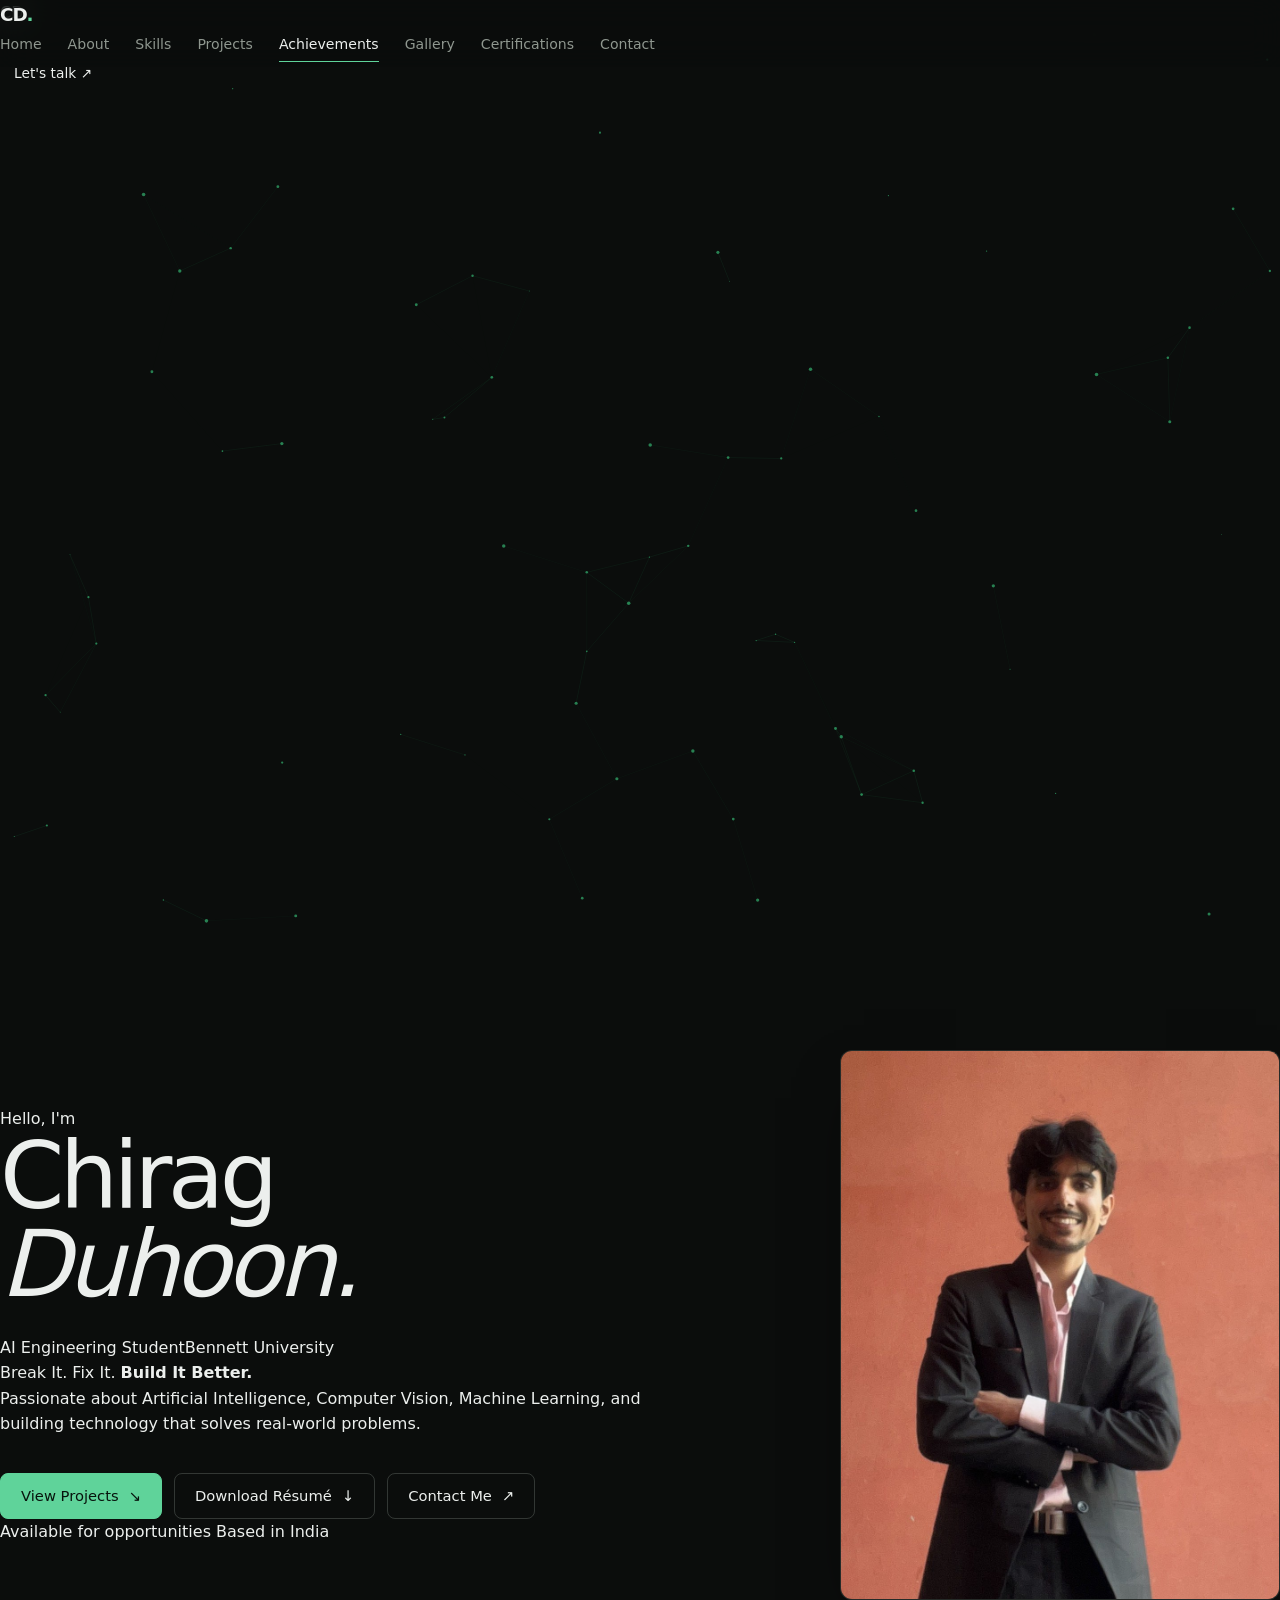
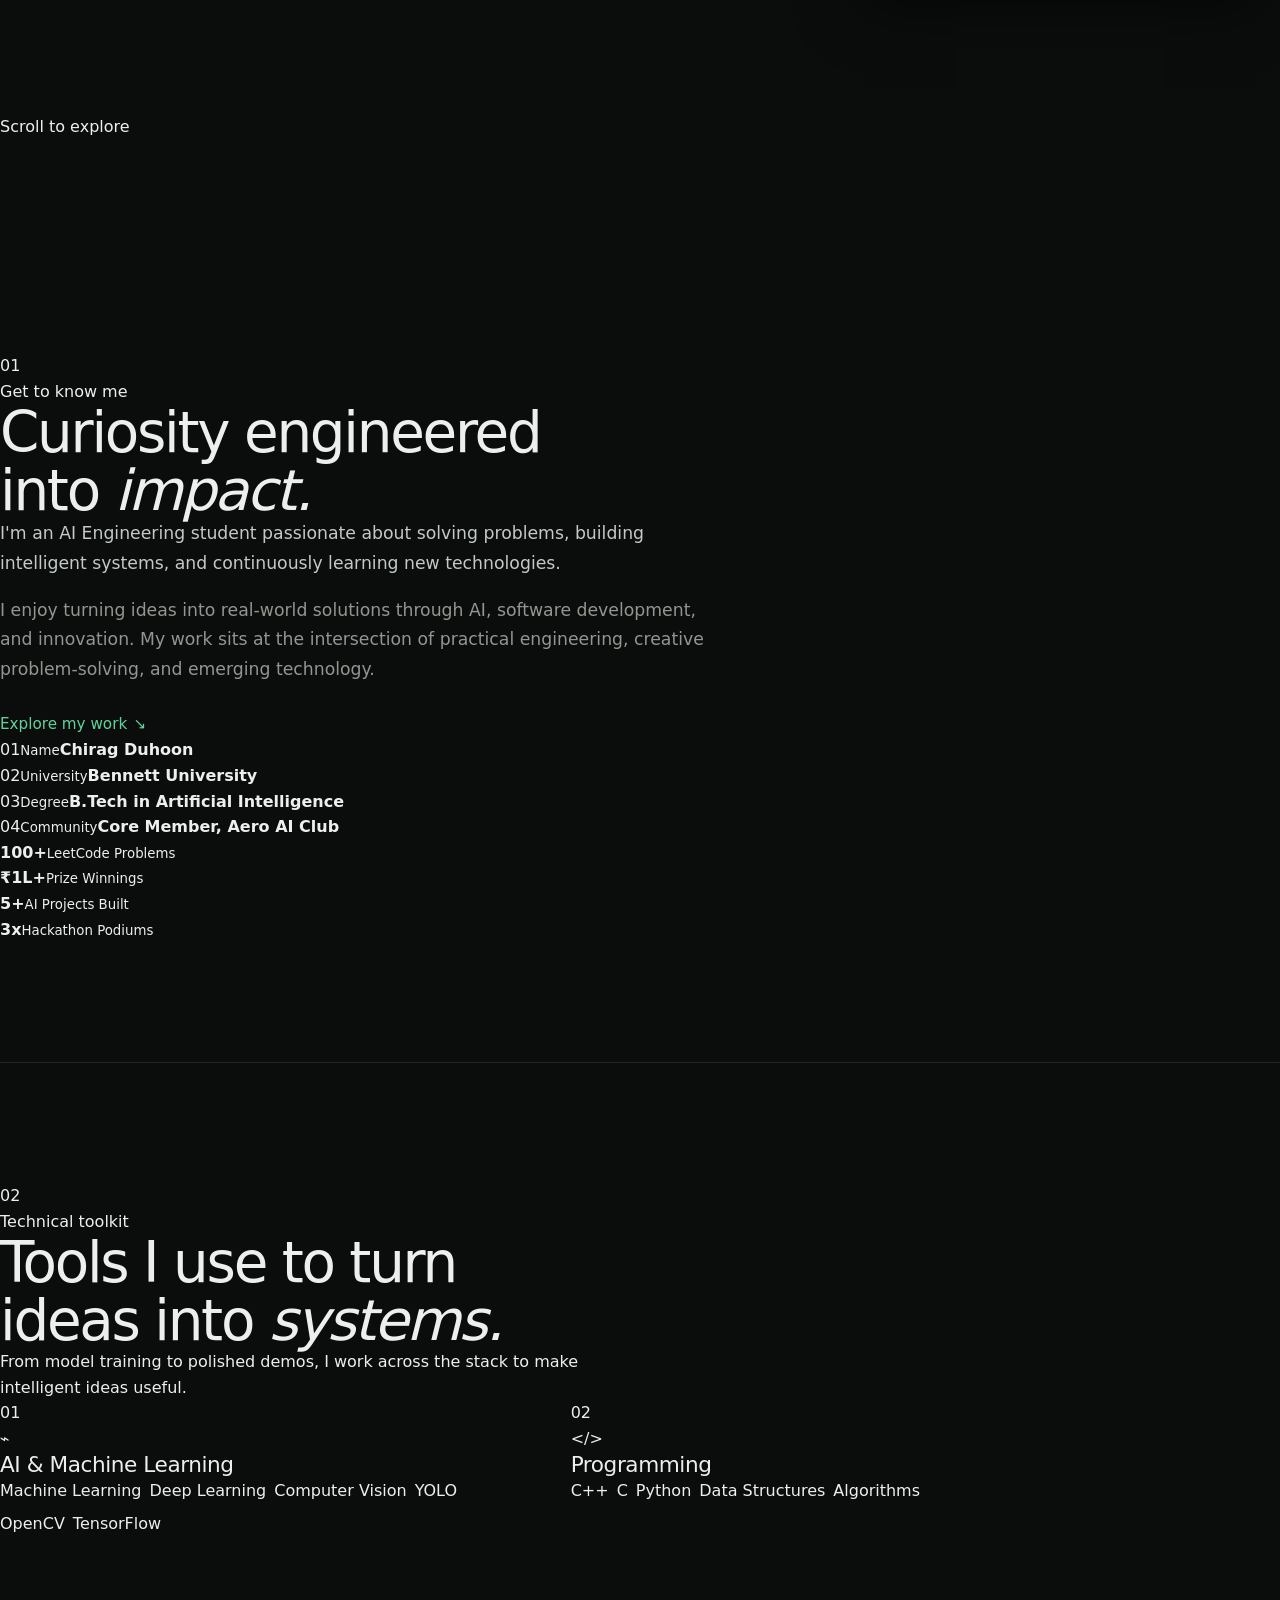
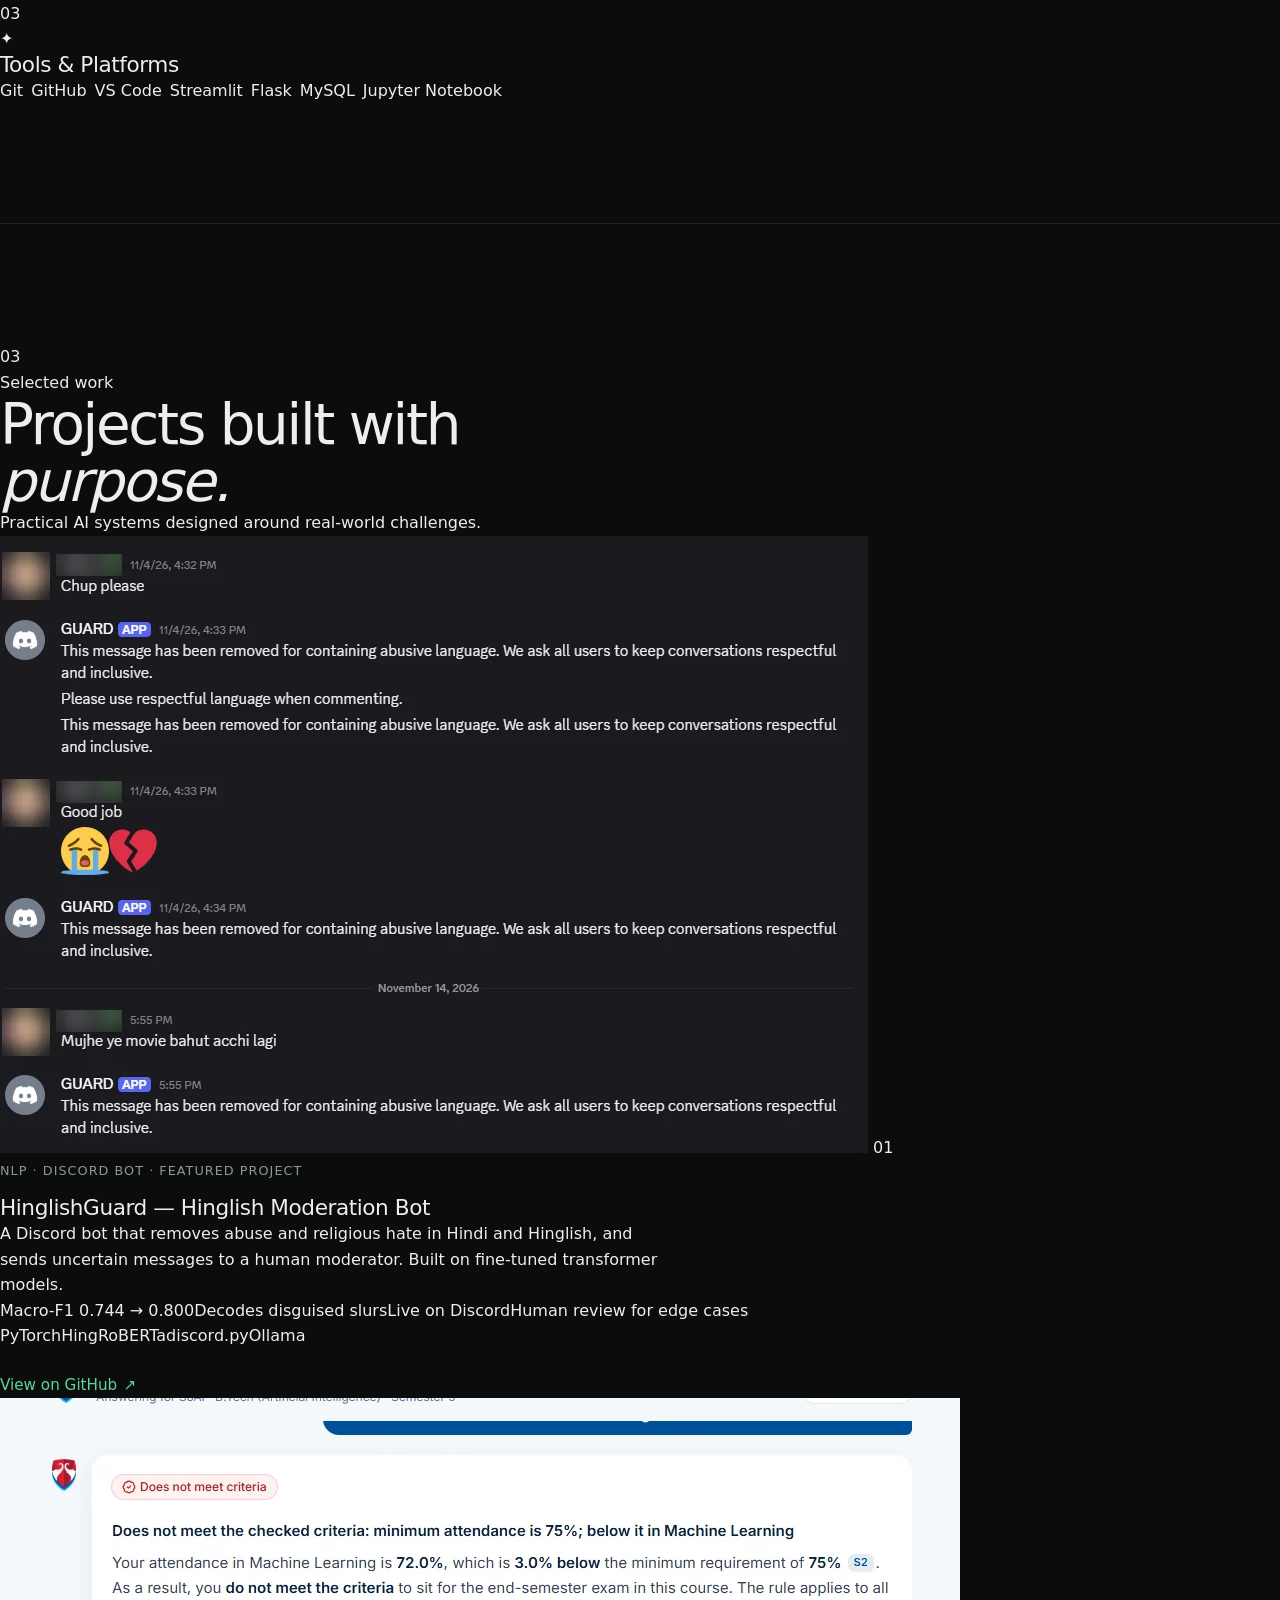
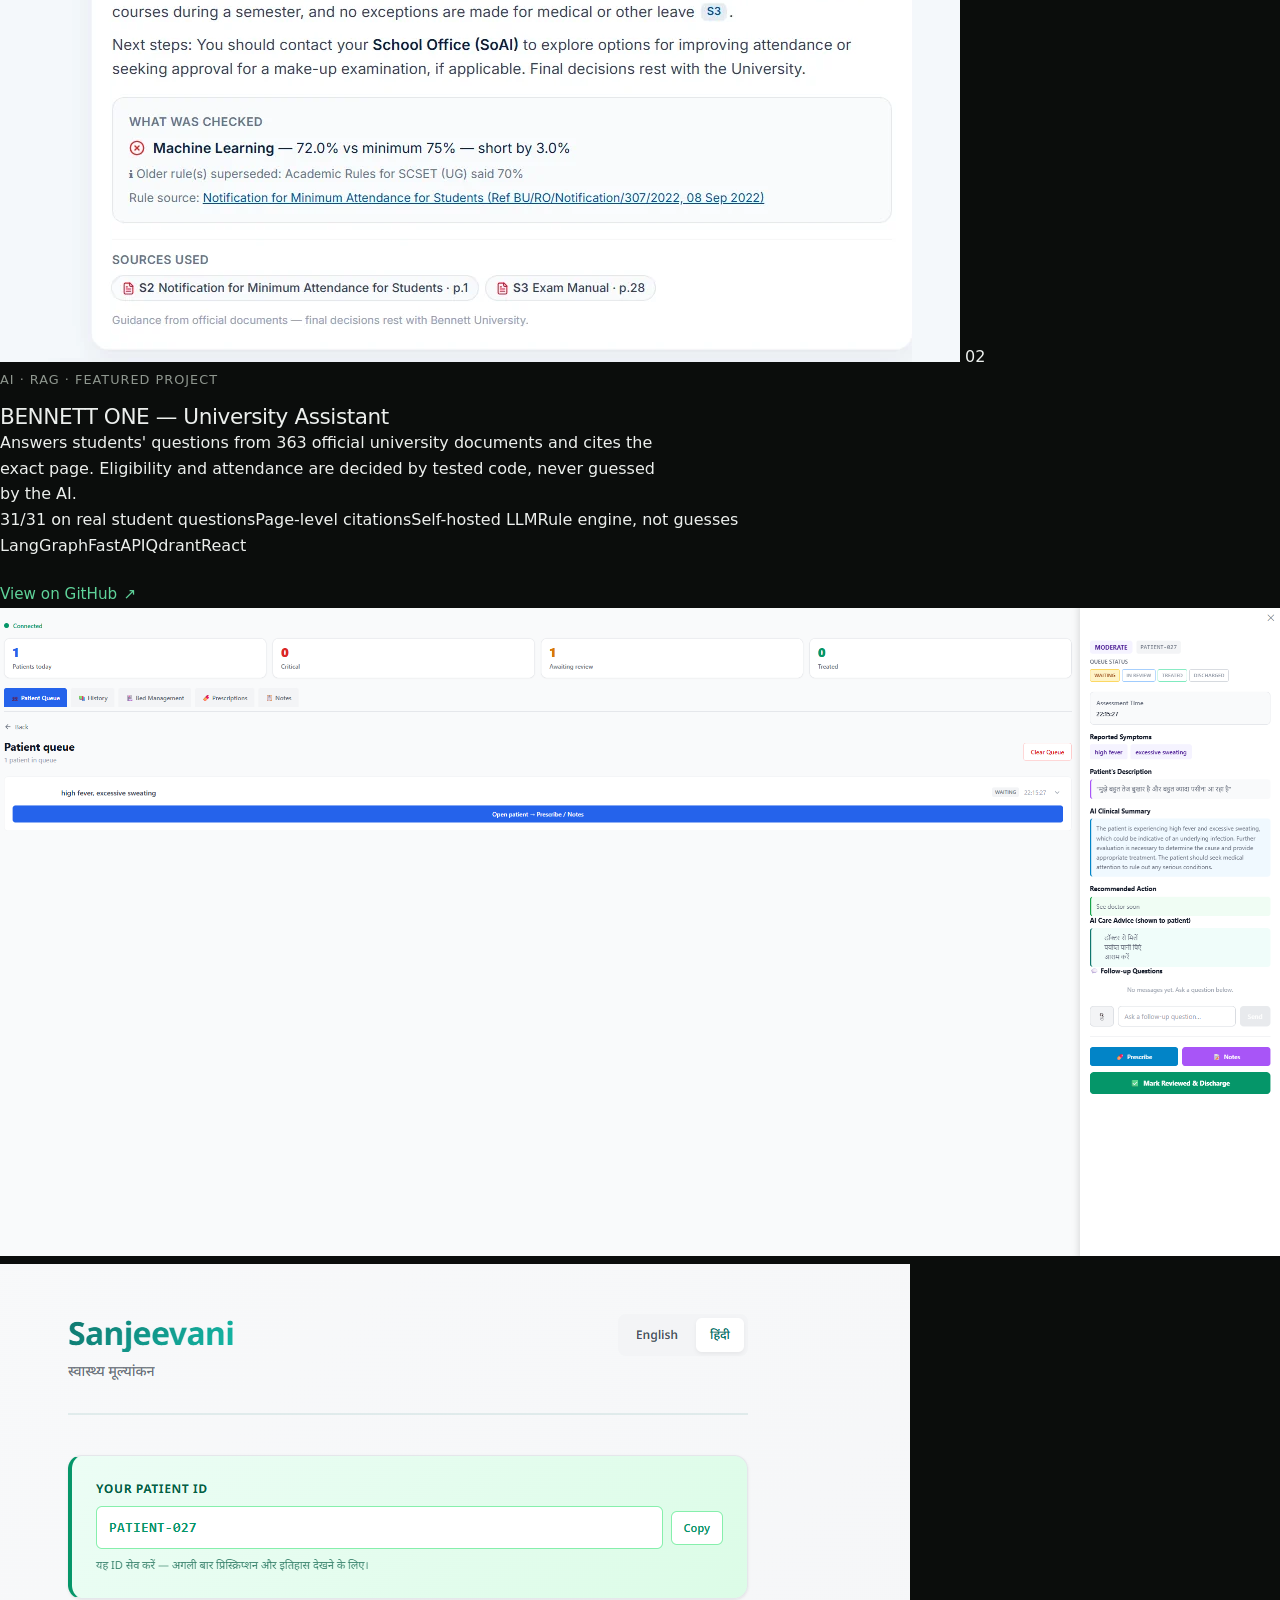
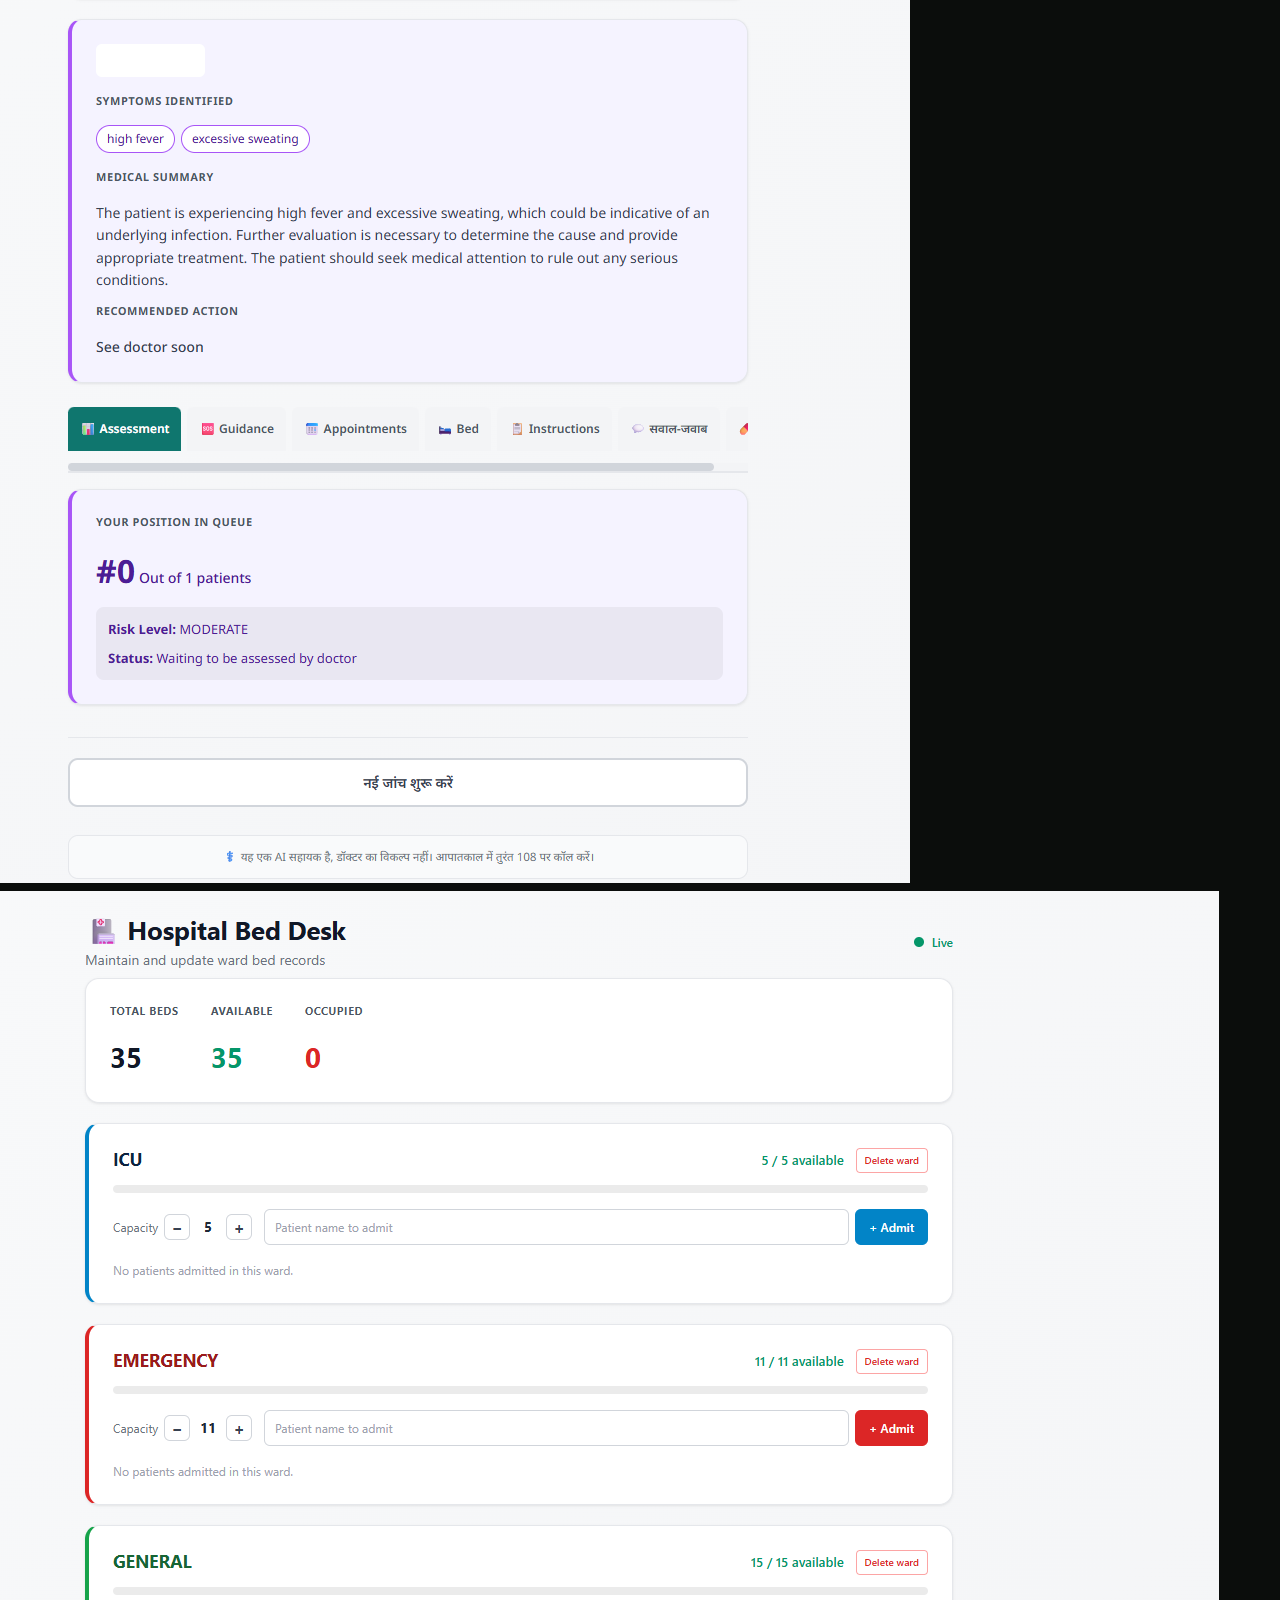
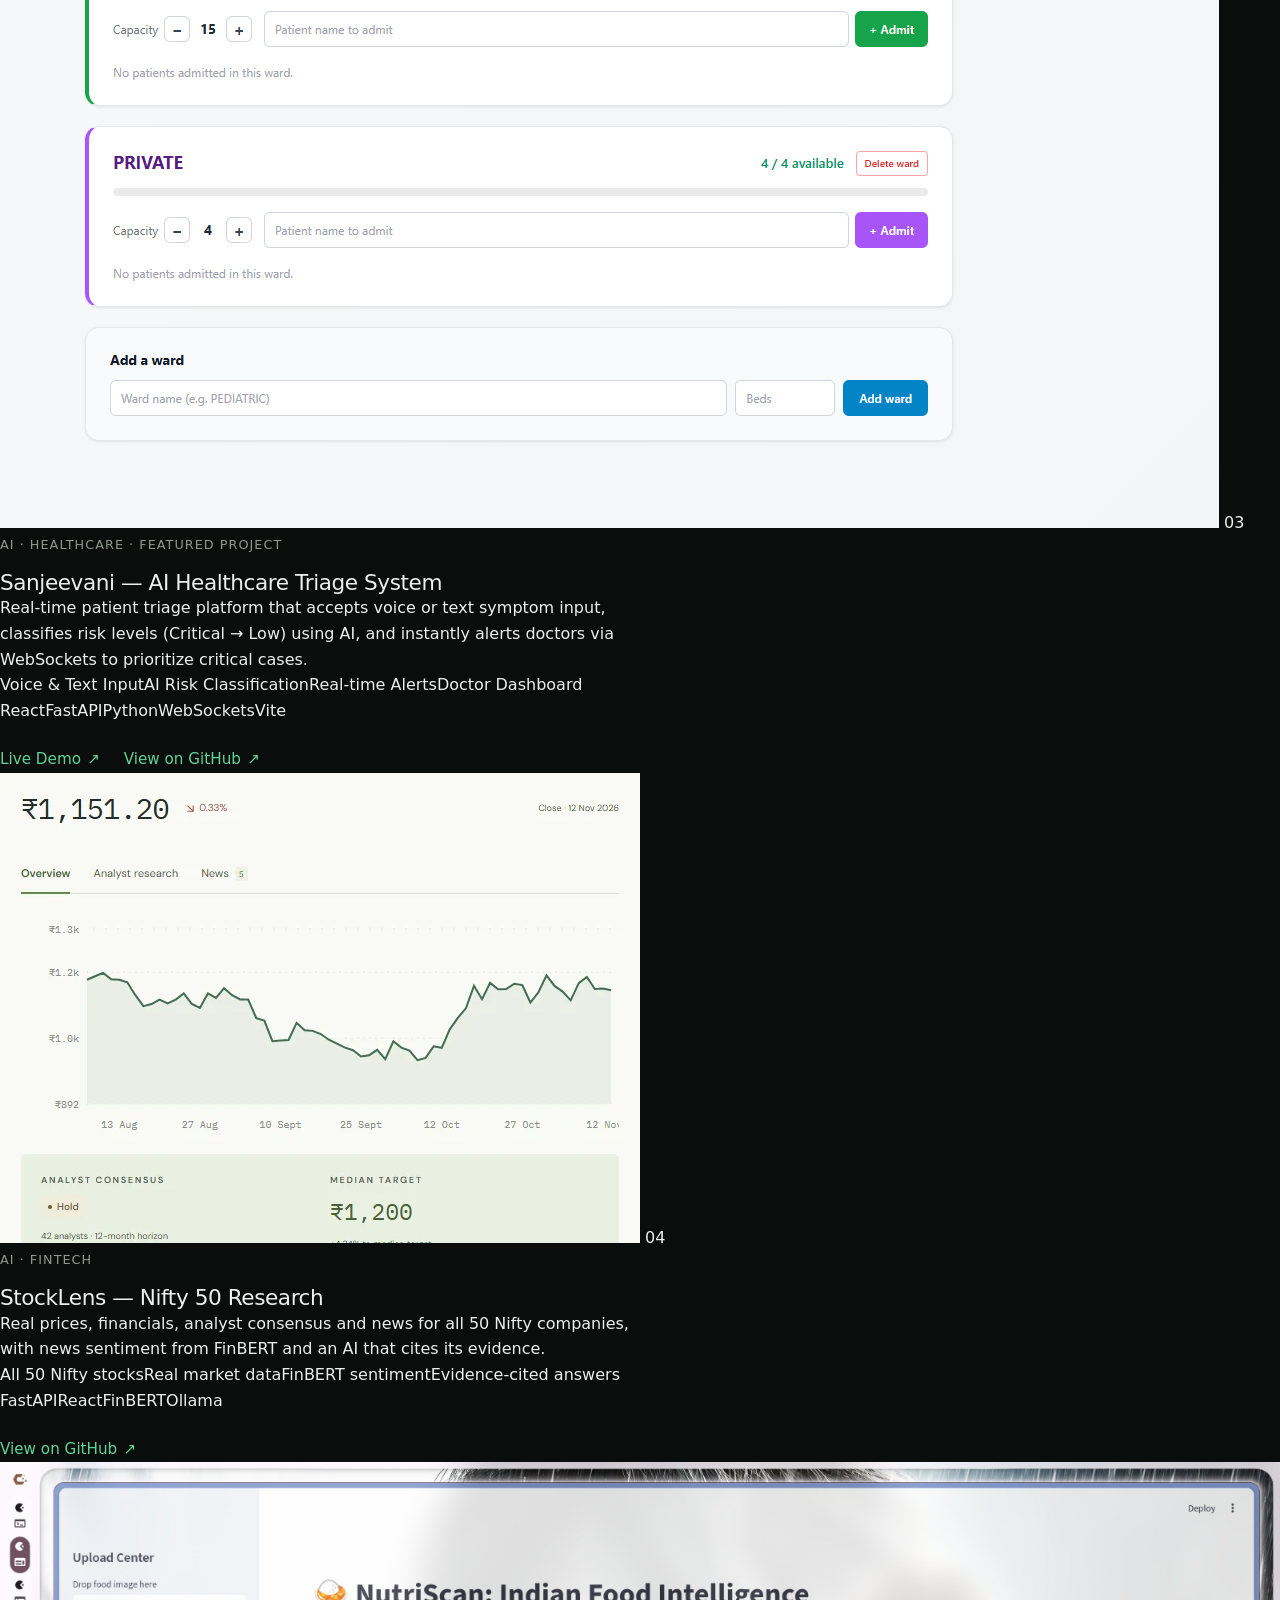
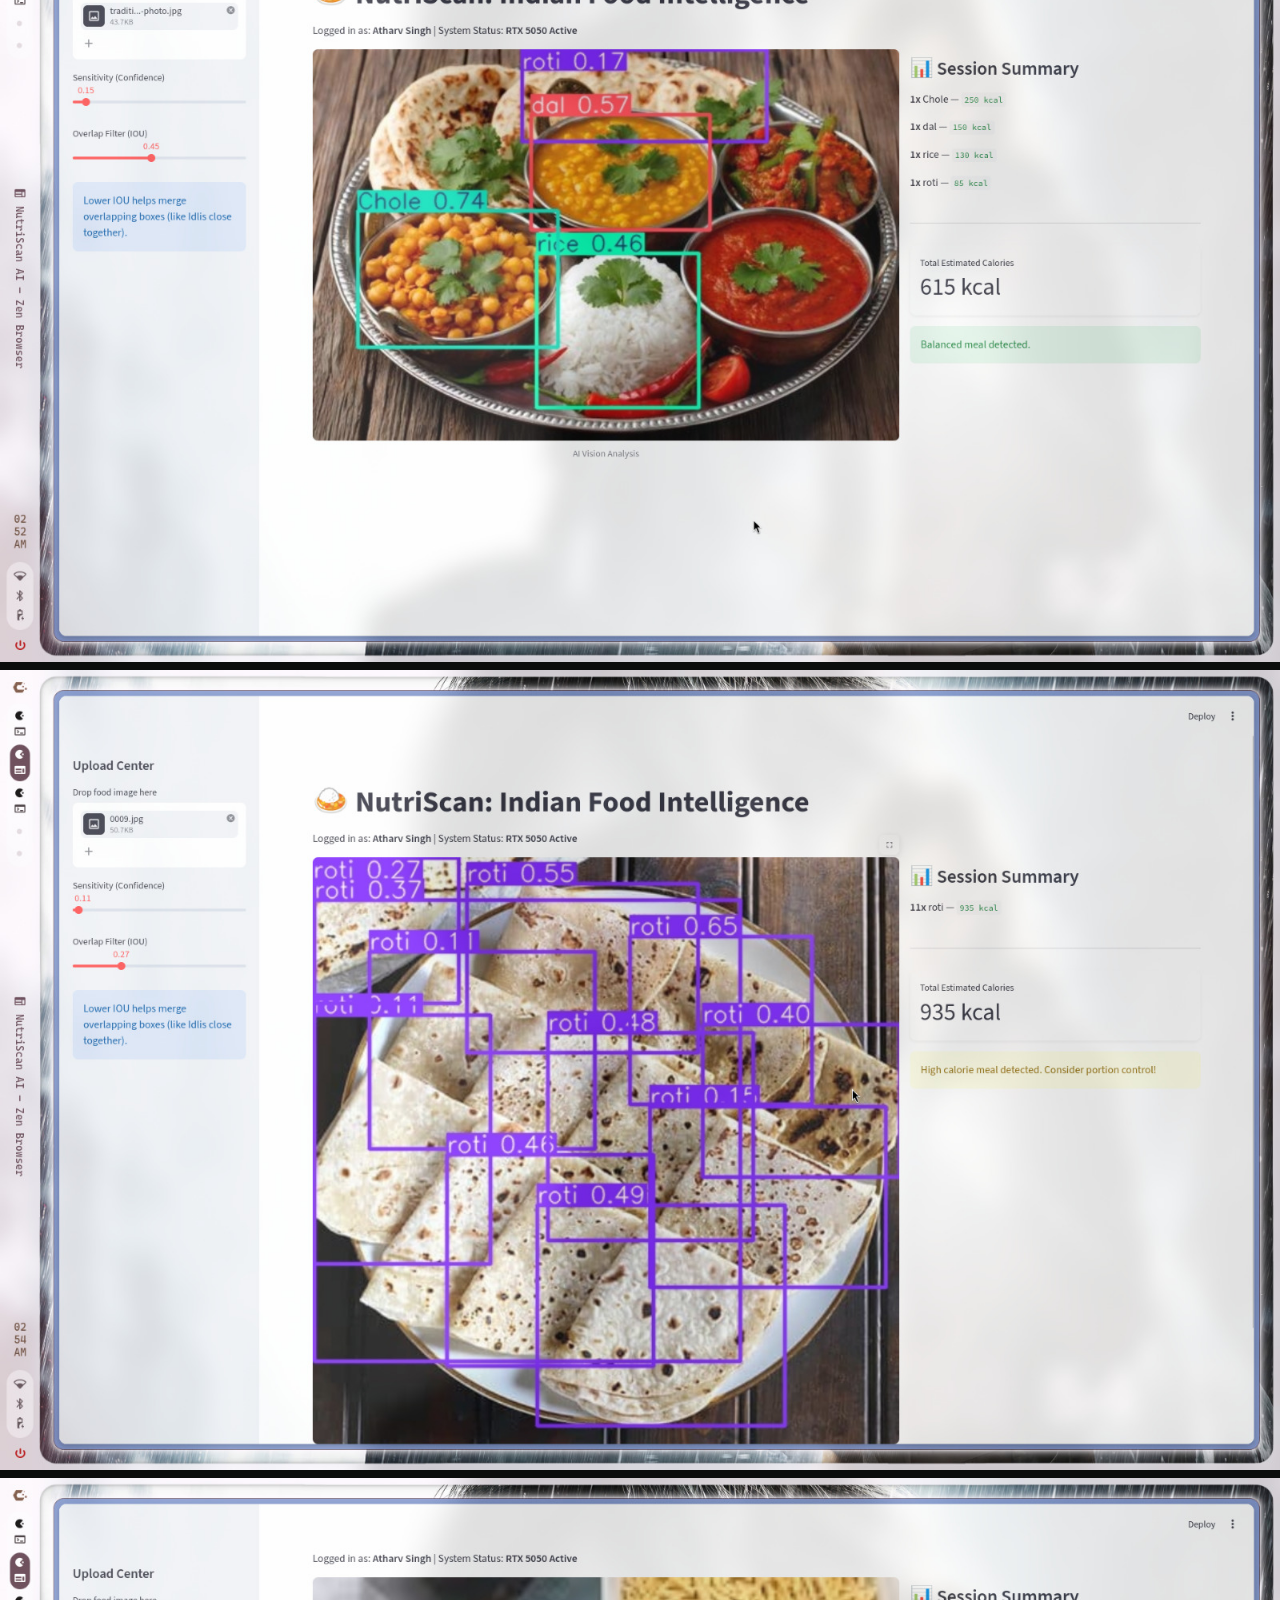
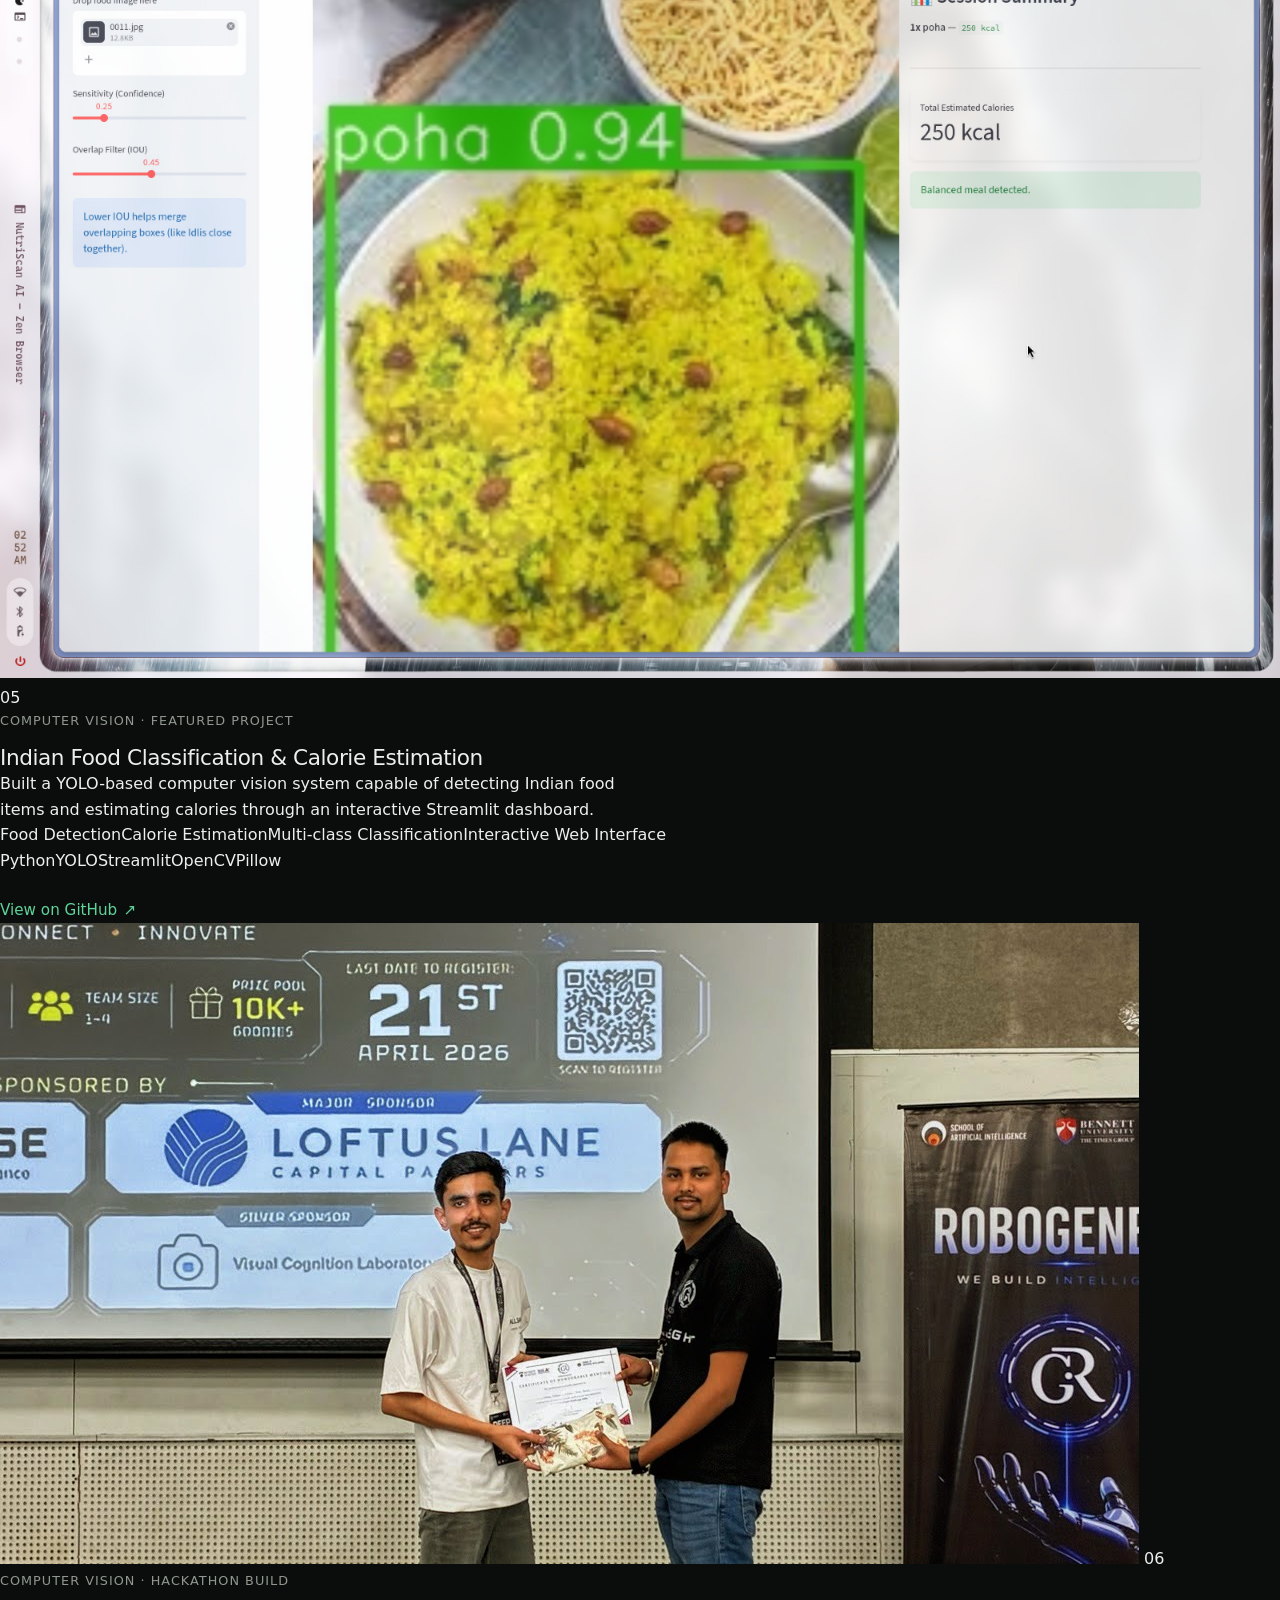
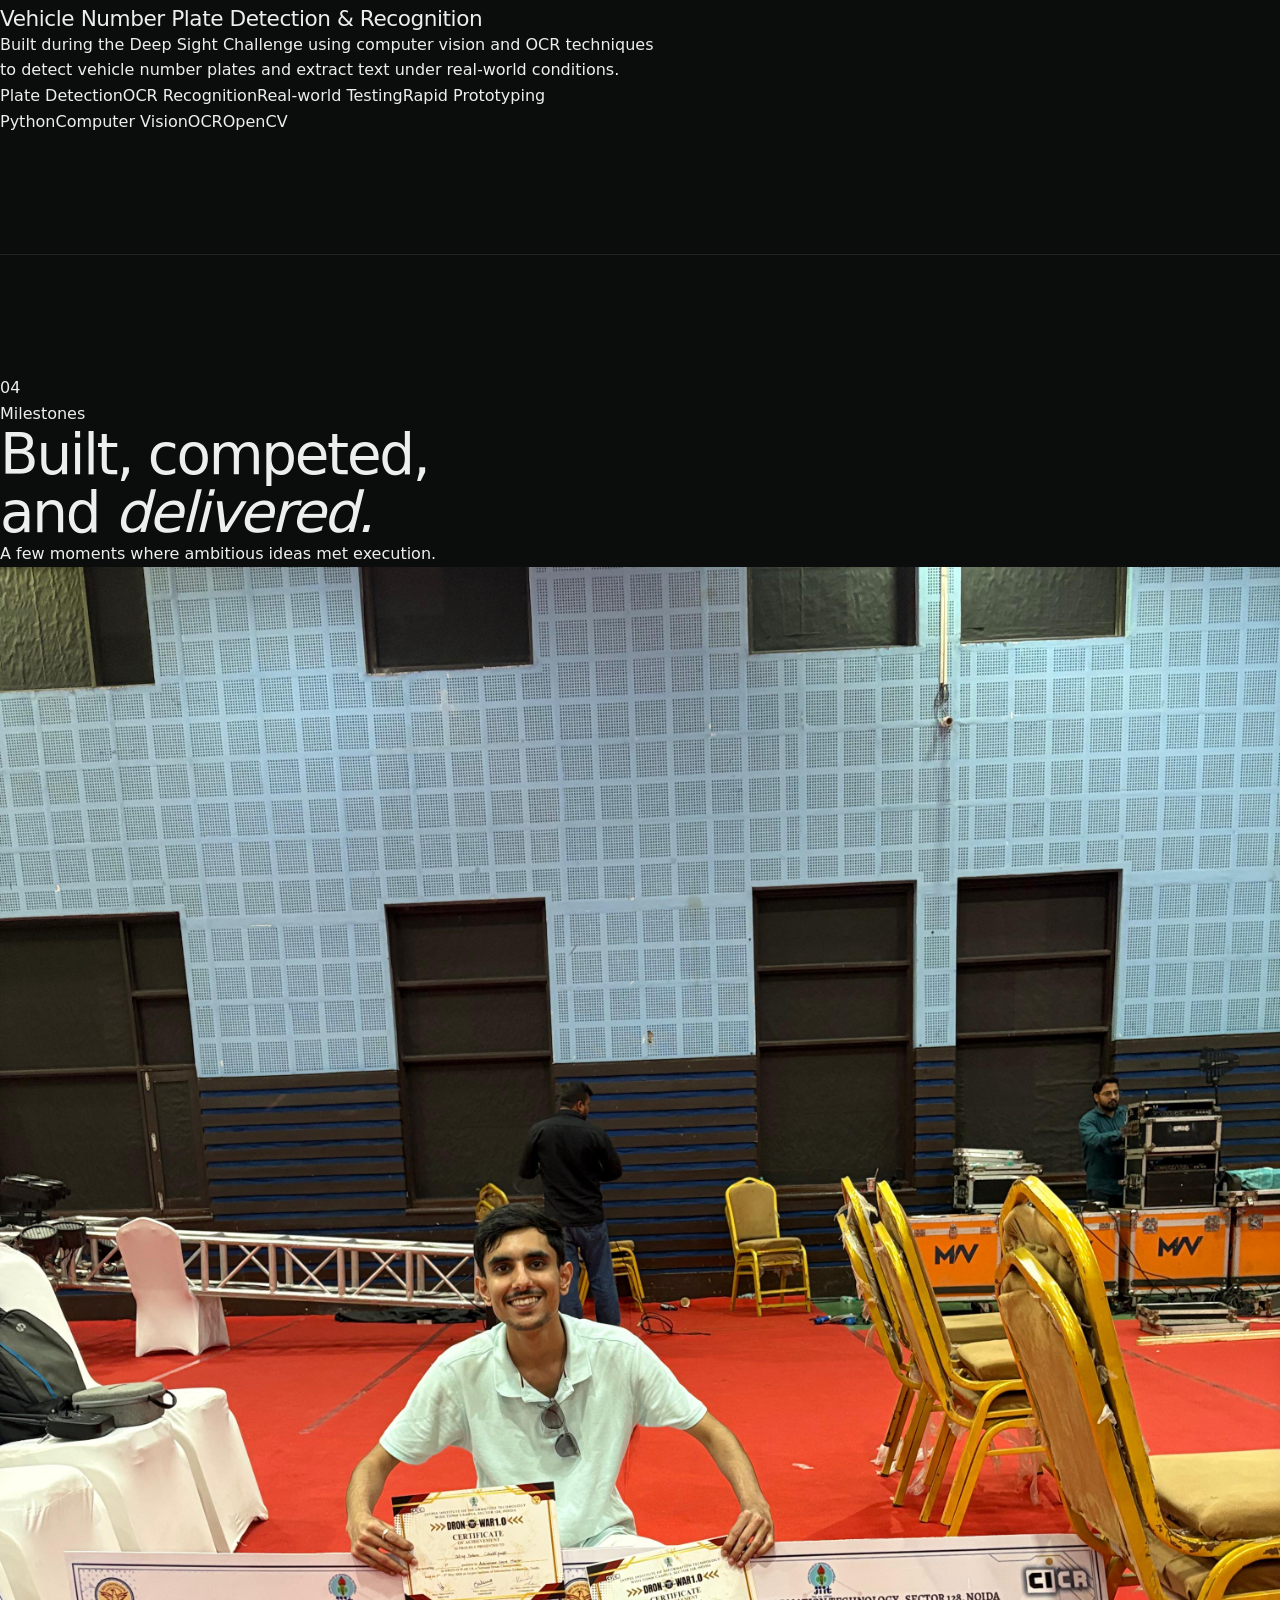
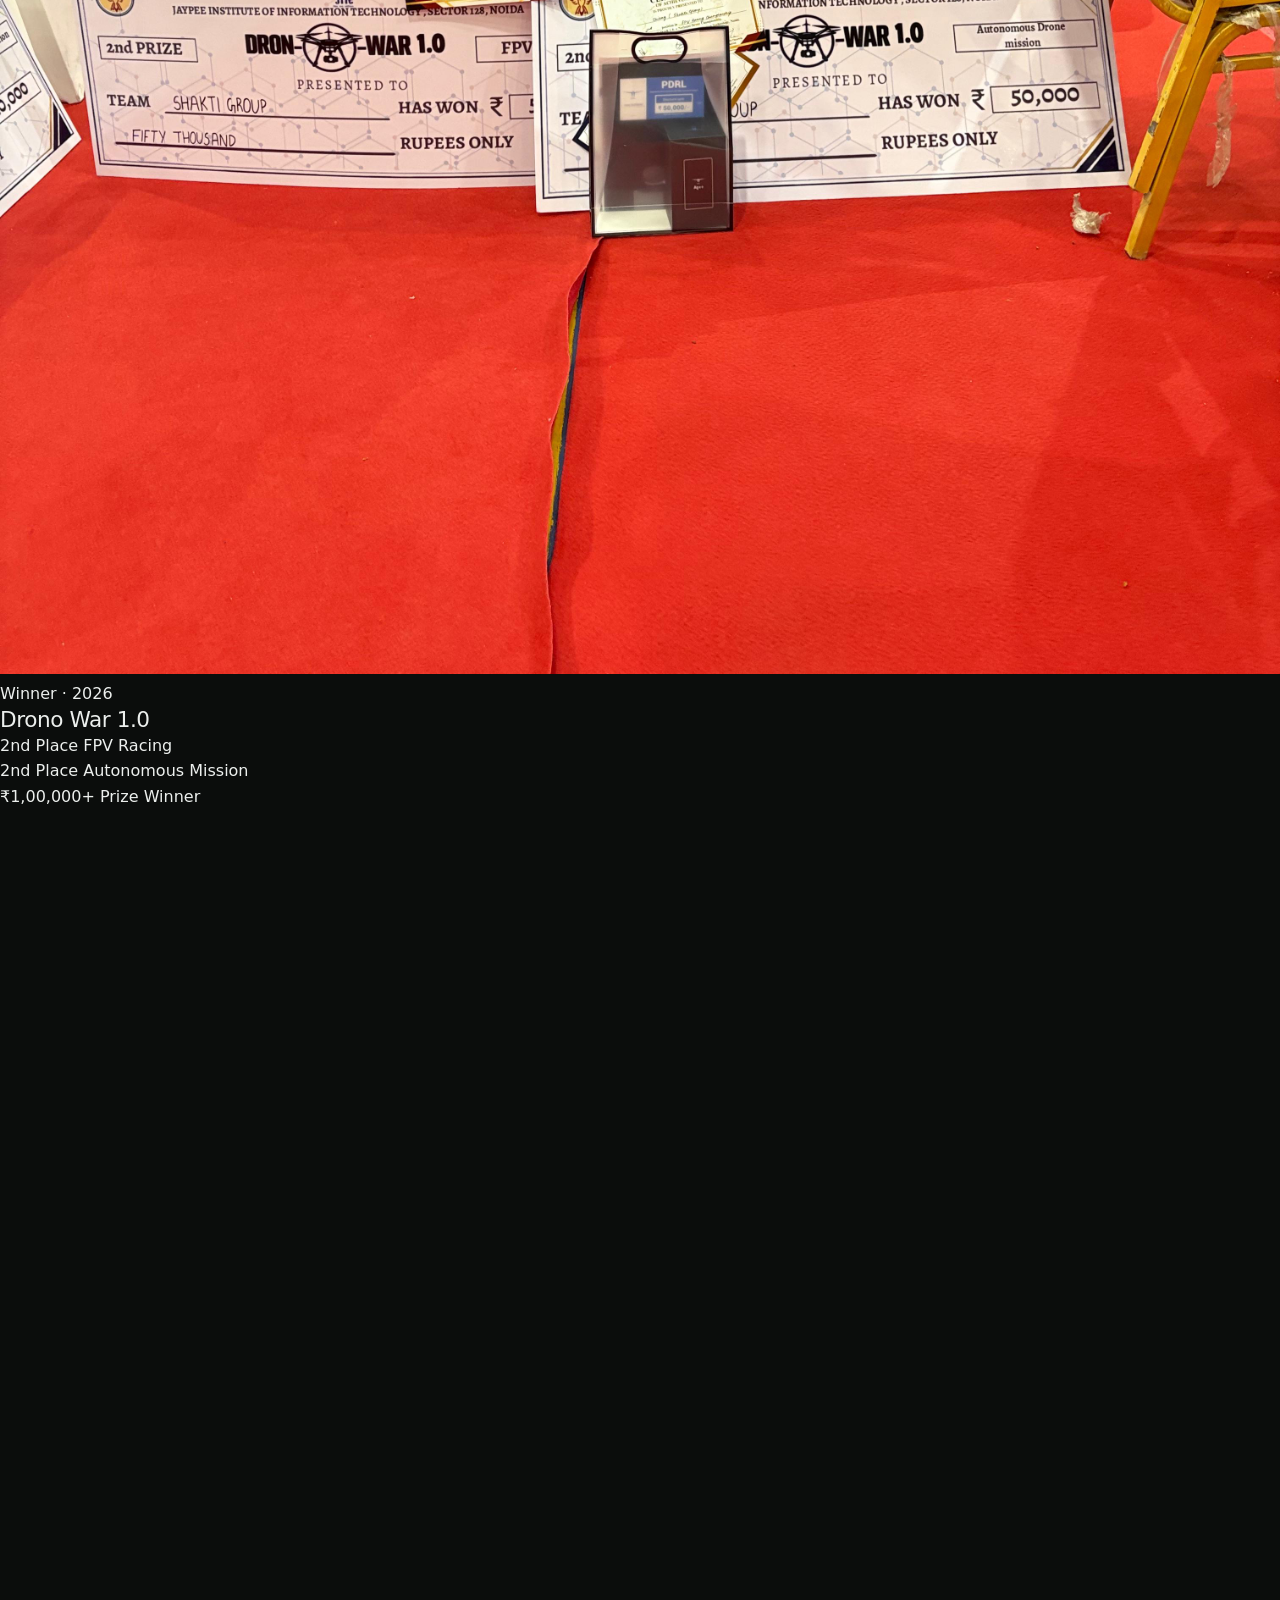
==== commit cff2df25: "Preview: add HinglishGuard, BENNETT ONE, StockLens; reorder projects" ====
--- a/index.html
+++ b/index.html
@@ -3,297 +3,378 @@
 <head>
     <meta charset="UTF-8">
     <meta name="viewport" content="width=device-width, initial-scale=1.0">
+    <meta name="description" content="Portfolio of Chirag Duhoon, an AI Engineering student building intelligent systems and computer vision projects.">
+    <meta name="theme-color" content="#050505">
     <title>Chirag Duhoon | AI Engineering Student</title>
-    <meta name="description" content="Chirag Duhoon is an AI engineering student at Bennett University building computer vision and real-time AI systems. Drono War 1.0 winner, builder of Sanjeevani.">
-    <meta name="theme-color" content="#0b0d0c">
-    <link rel="icon" href="favicon.svg" type="image/svg+xml">
-    <link rel="canonical" href="https://chiragduhoon.github.io/portfolio/">
-    <meta property="og:type" content="website">
-    <meta property="og:title" content="Chirag Duhoon | AI Engineering Student">
-    <meta property="og:description" content="Computer vision and real-time AI systems. Drono War 1.0 winner, builder of Sanjeevani.">
-    <meta property="og:url" content="https://chiragduhoon.github.io/portfolio/">
-    <meta property="og:image" content="https://chiragduhoon.github.io/portfolio/profile%20photo/PROFILE.jpg">
-    <meta name="twitter:card" content="summary_large_image">
     <link rel="preconnect" href="https://fonts.googleapis.com">
     <link rel="preconnect" href="https://fonts.gstatic.com" crossorigin>
-    <link href="https://fonts.googleapis.com/css2?family=Geist:wght@400;500;600&display=swap" rel="stylesheet">
-    <link rel="stylesheet" href="https://unpkg.com/@phosphor-icons/web@2.1.1/src/regular/style.css">
+    <link href="https://fonts.googleapis.com/css2?family=Poppins:wght@300;400;500;600;700;800&display=swap" rel="stylesheet">
     <link rel="stylesheet" href="style.css">
 </head>
 <body>
-    <a class="skip-link" href="#main">Skip to content</a>
+    <div class="loader" aria-hidden="true">
+        <div class="loader-mark">CD<span>.</span></div>
+        <div class="loader-line"><span></span></div>
+    </div>
+
+    <canvas id="starfield" aria-hidden="true"></canvas>
+    <div class="noise" aria-hidden="true"></div>
+    <div class="spotlight" aria-hidden="true"></div>
+    <div class="scroll-progress" aria-hidden="true"><span></span></div>
 
     <header class="site-header">
-        <div class="container">
-            <a class="logo" href="#home" aria-label="Chirag Duhoon, home">CD<span>.</span></a>
-            <button class="menu-toggle" aria-label="Open navigation" aria-expanded="false" aria-controls="primary-nav">
-                <i class="ph ph-list" aria-hidden="true"></i><i class="ph ph-x" aria-hidden="true"></i>
-            </button>
-            <nav class="nav" id="primary-nav" aria-label="Primary">
-                <a href="#home" class="active">Home</a>
-                <a href="#about">About</a>
-                <a href="#skills">Skills</a>
-                <a href="#projects">Projects</a>
-                <a href="#achievements">Achievements</a>
-                <a href="#gallery">Gallery</a>
-                <a href="#certifications">Certifications</a>
-                <a href="#contact">Contact</a>
-            </nav>
-            <a class="button nav-cta" href="#contact">Get in touch</a>
-        </div>
+        <a class="logo" href="#home" aria-label="Go to home">CD<span>.</span></a>
+        <button class="menu-toggle" aria-label="Open navigation" aria-expanded="false">
+            <span></span><span></span>
+        </button>
+        <nav class="nav" aria-label="Primary navigation">
+            <a href="#home" class="active">Home</a>
+            <a href="#about">About</a>
+            <a href="#skills">Skills</a>
+            <a href="#projects">Projects</a>
+            <a href="#achievements">Achievements</a>
+            <a href="#gallery">Gallery</a>
+            <a href="#certifications">Certifications</a>
+            <a href="#contact">Contact</a>
+        </nav>
+        <a class="nav-cta" href="mailto:chiragduhoon.work@gmail.com">Let's talk <span>↗</span></a>
     </header>
 
-    <main id="main">
-        <section class="hero container" id="home">
-            <div class="hero-copy">
-                <h1 class="reveal">Chirag<br>Duhoon</h1>
-                <p class="lead reveal" style="--i: 1">AI engineering student at Bennett University. I build computer vision and real-time AI systems, from drone missions to hospital triage.</p>
-                <div class="hero-actions reveal" style="--i: 2">
-                    <a class="button button-primary" href="#projects">View projects</a>
-                    <a class="button" href="resume.pdf" download="Chirag_Duhoon_Resume.pdf">Download resume <i class="ph ph-download-simple" aria-hidden="true"></i></a>
-                </div>
-            </div>
-            <div class="hero-visual reveal" style="--i: 2">
+    <main>
+        <section class="hero" id="home">
+            <div class="hero-copy reveal">
+                <div class="eyebrow"><span></span>Hello, I'm</div>
+                <h1>Chirag<br><em>Duhoon.</em></h1>
+                <div class="hero-role"><span>AI Engineering Student</span><i></i><span>Bennett University</span></div>
+                <p class="motto">Break It. Fix It. <strong>Build It Better.</strong></p>
+                <p class="hero-intro">Passionate about Artificial Intelligence, Computer Vision, Machine Learning, and building technology that solves real-world problems.</p>
+                <div class="hero-actions">
+                    <a class="button button-primary" href="#projects">View Projects <span>↘</span></a>
+                    <a class="button button-secondary" href="resume.pdf" download="Chirag_Duhoon_Resume.pdf">Download Résumé <span>↓</span></a>
+                    <a class="button button-secondary" href="#contact">Contact Me <span>↗</span></a>
+                </div>
+                <div class="hero-meta">
+                    <span><i></i> Available for opportunities</span>
+                    <span>Based in India</span>
+                </div>
+            </div>
+
+            <div class="hero-visual reveal">
+                <div class="orbit orbit-one"></div>
+                <div class="orbit orbit-two"></div>
+                <div class="profile-glow"></div>
                 <div class="profile-frame">
-                    <img src="profile%20photo/PROFILE.jpg" alt="Portrait of Chirag Duhoon" width="880" height="1100" fetchpriority="high">
-                </div>
-            </div>
+                    <img src="profile%20photo/PROFILE.jpg" alt="Chirag Duhoon" fetchpriority="high">
+                    <div class="profile-shade"></div>
+                </div>
+            </div>
+
+            <a class="scroll-cue" href="#about" aria-label="Scroll to about"><span></span>Scroll to explore</a>
         </section>
 
         <section class="section" id="about">
-            <div class="container">
-                <div class="about-grid">
-                    <div class="section-head reveal">
-                        <h2>Curiosity, engineered into working systems.</h2>
-                    </div>
-                    <div class="about-copy reveal" style="--i: 1">
-                        <p>I am a B.Tech Artificial Intelligence student at Bennett University. Most of my work is in computer vision and applied machine learning: detection models, OCR pipelines, and dashboards that put them in front of people.</p>
-                        <p>I compete in hackathons and drone challenges, teach machine learning and databases at the Aero AI Club, and spend the rest of my time on data structures and algorithms.</p>
-                        <a class="text-link" href="#projects">See the projects <i class="ph ph-arrow-right" aria-hidden="true"></i></a>
-                    </div>
-                </div>
-                <dl class="facts">
-                    <div class="reveal"><dt>Degree</dt><dd>B.Tech in Artificial Intelligence</dd></div>
-                    <div class="reveal" style="--i: 1"><dt>University</dt><dd>Bennett University, India</dd></div>
-                    <div class="reveal" style="--i: 2"><dt>Community</dt><dd>Core member, Aero AI Club</dd></div>
-                    <div class="reveal" style="--i: 3"><dt>Practice</dt><dd><a href="https://leetcode.com/u/alien07/" target="_blank" rel="noreferrer">100+ LeetCode problems</a></dd></div>
-                </dl>
-            </div>
-        </section>
-
-        <section class="section" id="skills">
-            <div class="container skills-grid">
-                <div class="section-head reveal">
-                    <h2>Tools I use to turn ideas into systems.</h2>
-                    <p>From training a model to shipping the demo that shows it working.</p>
-                </div>
-                <div>
-                    <div class="skill-group reveal">
-                        <h3>AI and machine learning</h3>
-                        <ul class="tags"><li>Machine learning</li><li>Deep learning</li><li>Computer vision</li><li>YOLO</li><li>OpenCV</li><li>TensorFlow</li></ul>
-                    </div>
-                    <div class="skill-group reveal" style="--i: 1">
-                        <h3>Programming</h3>
-                        <ul class="tags"><li>Python</li><li>C++</li><li>C</li><li>Data structures</li><li>Algorithms</li></ul>
-                    </div>
-                    <div class="skill-group reveal" style="--i: 2">
-                        <h3>Tools and platforms</h3>
-                        <ul class="tags"><li>Git and GitHub</li><li>VS Code</li><li>Streamlit</li><li>Flask</li><li>FastAPI</li><li>React</li><li>MySQL</li><li>Jupyter</li></ul>
-                    </div>
-                </div>
+            <div class="section-kicker reveal"><span>01</span><p>Get to know me</p></div>
+            <div class="about-layout">
+                <div class="section-title reveal">
+                    <h2>Curiosity engineered<br>into <em>impact.</em></h2>
+                </div>
+                <div class="about-copy reveal">
+                    <p class="lead">I'm an AI Engineering student passionate about solving problems, building intelligent systems, and continuously learning new technologies.</p>
+                    <p>I enjoy turning ideas into real-world solutions through AI, software development, and innovation. My work sits at the intersection of practical engineering, creative problem-solving, and emerging technology.</p>
+                    <a class="text-link" href="#projects">Explore my work <span>↘</span></a>
+                </div>
+            </div>
+            <div class="facts-grid">
+                <article class="fact-card reveal">
+                    <span>01</span><small>Name</small><strong>Chirag Duhoon</strong>
+                </article>
+                <article class="fact-card reveal">
+                    <span>02</span><small>University</small><strong>Bennett University</strong>
+                </article>
+                <article class="fact-card reveal">
+                    <span>03</span><small>Degree</small><strong>B.Tech in Artificial Intelligence</strong>
+                </article>
+                <article class="fact-card reveal">
+                    <span>04</span><small>Community</small><strong>Core Member, Aero AI Club</strong>
+                </article>
+            </div>
+            <div class="stats-band reveal">
+                <div class="stat"><strong data-count="100" data-suffix="+">0</strong><small>LeetCode Problems</small></div>
+                <div class="stat"><strong data-count="1" data-prefix="₹" data-suffix="L+">0</strong><small>Prize Winnings</small></div>
+                <div class="stat"><strong data-count="5" data-suffix="+">0</strong><small>AI Projects Built</small></div>
+                <div class="stat"><strong data-count="3" data-suffix="x">0</strong><small>Hackathon Podiums</small></div>
+            </div>
+        </section>
+
+        <section class="section skills-section" id="skills">
+            <div class="section-kicker reveal"><span>02</span><p>Technical toolkit</p></div>
+            <div class="skills-heading reveal">
+                <div class="section-title"><h2>Tools I use to turn<br>ideas into <em>systems.</em></h2></div>
+                <p>From model training to polished demos, I work across the stack to make intelligent ideas useful.</p>
+            </div>
+            <div class="skills-grid">
+                <article class="skill-card reveal">
+                    <div class="skill-card-head"><span>01</span><div class="skill-icon">⌁</div></div>
+                    <h3>AI & Machine Learning</h3>
+                    <div class="tags"><span>Machine Learning</span><span>Deep Learning</span><span>Computer Vision</span><span>YOLO</span><span>OpenCV</span><span>TensorFlow</span></div>
+                </article>
+                <article class="skill-card reveal">
+                    <div class="skill-card-head"><span>02</span><div class="skill-icon">&lt;/&gt;</div></div>
+                    <h3>Programming</h3>
+                    <div class="tags"><span>C++</span><span>C</span><span>Python</span><span>Data Structures</span><span>Algorithms</span></div>
+                </article>
+                <article class="skill-card reveal">
+                    <div class="skill-card-head"><span>03</span><div class="skill-icon">✦</div></div>
+                    <h3>Tools & Platforms</h3>
+                    <div class="tags"><span>Git</span><span>GitHub</span><span>VS Code</span><span>Streamlit</span><span>Flask</span><span>MySQL</span><span>Jupyter Notebook</span></div>
+                </article>
             </div>
         </section>
 
         <section class="section" id="projects">
-            <div class="container">
-                <div class="section-head reveal">
-                    <h2>Projects built with purpose.</h2>
-                    <p>Practical AI systems designed around real problems, with working demos.</p>
-                </div>
-
-                <article class="project-lead">
-                    <div class="shots reveal">
-                        <button class="shot lightbox-trigger" data-image="sanjeevani/Screenshot 2026-06-25 221604.png"><img src="sanjeevani/Screenshot 2026-06-25 221604.png" alt="Sanjeevani doctor dashboard with patient queue and AI clinical summary" loading="lazy"></button>
-                        <button class="shot lightbox-trigger" data-image="sanjeevani/Screenshot 2026-06-25 221537.png"><img src="sanjeevani/Screenshot 2026-06-25 221537.png" alt="Sanjeevani patient assessment with AI risk classification" loading="lazy"></button>
-                        <button class="shot lightbox-trigger" data-image="sanjeevani/Screenshot 2026-06-25 221613.png"><img src="sanjeevani/Screenshot 2026-06-25 221613.png" alt="Sanjeevani hospital bed management dashboard" loading="lazy"></button>
-                    </div>
-                    <div class="project-body">
-                        <div class="reveal">
-                            <span class="project-type">Healthcare, real-time AI</span>
-                            <h3>Sanjeevani: AI healthcare triage</h3>
-                            <p>A triage platform that takes voice or text symptom input, classifies risk from critical to low, and pushes alerts to doctors over WebSockets so the most urgent patients are seen first. Deployed and live.</p>
-                            <div class="project-links">
-                                <a class="text-link" href="https://sanjeevani-frontend-zaah.onrender.com/" target="_blank" rel="noreferrer">Live demo <i class="ph ph-arrow-up-right" aria-hidden="true"></i></a>
-                                <a class="text-link" href="https://github.com/chiragduhoon/sanjeevani-ai-triage" target="_blank" rel="noreferrer">Source on GitHub <i class="ph ph-arrow-up-right" aria-hidden="true"></i></a>
-                            </div>
-                        </div>
-                        <dl class="project-meta reveal" style="--i: 1">
-                            <div><dt>What it does</dt><dd>Voice and text intake, AI risk classification, real-time doctor alerts, bed management dashboard.</dd></div>
-                            <div><dt>Stack</dt><dd>React, Vite, FastAPI, Python, WebSockets</dd></div>
-                        </dl>
-                    </div>
-                </article>
-
-                <div class="project-pair">
-                    <article class="project-card reveal">
-                        <div class="shots">
-                            <button class="shot shot-wide lightbox-trigger" data-image="gallery/FOOD1.jpeg"><img src="gallery/FOOD1.jpeg" alt="Indian food detection interface showing detected dishes" loading="lazy"></button>
-                            <button class="shot lightbox-trigger" data-image="gallery/FOOD2.jpeg"><img src="gallery/FOOD2.jpeg" alt="Food classification result" loading="lazy"></button>
-                            <button class="shot lightbox-trigger" data-image="gallery/FOOD3.jpeg"><img src="gallery/FOOD3.jpeg" alt="Calorie estimation result" loading="lazy"></button>
-                        </div>
-                        <div class="project-copy">
-                            <h3>Indian food classification and calorie estimation</h3>
-                            <p>A YOLO-based detector that recognises Indian dishes in a photo and estimates calories, wrapped in a Streamlit dashboard for interactive use.</p>
-                            <dl class="project-meta">
-                                <div><dt>Stack</dt><dd>Python, YOLO, OpenCV, Streamlit, Pillow</dd></div>
-                            </dl>
-                        </div>
-                    </article>
-                    <article class="project-card reveal" style="--i: 1">
-                        <div class="shots">
-                            <button class="shot shot-solo lightbox-trigger" data-image="gallery/DEEPSIGHT.JPG"><img src="gallery/DEEPSIGHT.JPG" alt="Deep Sight Challenge team presenting the number plate detection project" loading="lazy"></button>
-                        </div>
-                        <div class="project-copy">
-                            <h3>Vehicle number plate detection and recognition</h3>
-                            <p>Built in 18 hours at the Deep Sight Challenge: detects vehicle plates and reads the text with OCR under real lighting and camera conditions.</p>
-                            <dl class="project-meta">
-                                <div><dt>Stack</dt><dd>Python, OpenCV, OCR</dd></div>
-                            </dl>
-                        </div>
-                    </article>
-                </div>
-            </div>
-        </section>
-
-        <section class="section" id="achievements">
-            <div class="container">
-                <div class="section-head reveal">
-                    <h2>Built, competed, delivered.</h2>
-                </div>
-                <div class="achievements">
-                    <article class="achievement reveal">
-                        <button class="shot lightbox-trigger" data-image="gallery/DRONO-WAR1.jpg"><img src="gallery/DRONO-WAR1.jpg" alt="Drono War 1.0 award ceremony" loading="lazy"></button>
-                        <h3>Drono War 1.0</h3>
-                        <p class="result">2nd place, FPV racing and autonomous mission</p>
-                        <p>Two podium finishes at the drone challenge hosted at JIIT Noida, with Rs 1,00,000+ in prize money for the team.</p>
-                    </article>
-                    <article class="achievement reveal" style="--i: 1">
-                        <button class="shot lightbox-trigger" data-image="gallery/TECHBLAZE-WIN.jpg"><img src="gallery/TECHBLAZE-WIN.jpg" alt="Chirag holding the TechBlaze 1.0 second runner-up cheque" loading="lazy"></button>
-                        <h3>TechBlaze 1.0</h3>
-                        <p class="result">2nd runner-up</p>
-                        <p>Project showcase and competition.</p>
-                    </article>
-                    <article class="achievement reveal" style="--i: 2">
-                        <button class="shot lightbox-trigger" data-image="gallery/DEEPSIGHT.JPG"><img src="gallery/DEEPSIGHT.JPG" alt="Deep Sight Challenge team" loading="lazy"></button>
-                        <h3>Deep Sight Challenge</h3>
-                        <p class="result">4th place</p>
-                        <p>18-hour computer vision hackathon, number plate detection project.</p>
-                    </article>
-                </div>
-            </div>
-        </section>
-
-        <section class="section" id="gallery">
-            <div class="container">
-                <div class="section-head reveal">
-                    <h2>Moments from the journey.</h2>
-                    <p>Sessions taught, teams led, and prizes brought home.</p>
-                </div>
-                <div class="gallery-grid">
-                    <button class="shot gallery-tall lightbox-trigger reveal" data-image="gallery/CLUB-SESSION.jpg"><img src="gallery/CLUB-SESSION.jpg" alt="Leading an Aero AI Club session in a classroom at Bennett University" loading="lazy"></button>
-                    <button class="shot lightbox-trigger reveal" style="--i: 1" data-image="gallery/TEACHING.jpg"><img src="gallery/TEACHING.jpg" alt="Teaching machine learning and databases at the whiteboard" loading="lazy"></button>
-                    <button class="shot lightbox-trigger reveal" style="--i: 2" data-image="gallery/TECHBLAZE-WIN.jpg"><img src="gallery/TECHBLAZE-WIN.jpg" alt="Receiving the TechBlaze 1.0 second runner-up cheque" loading="lazy"></button>
-                    <button class="shot lightbox-trigger reveal" style="--i: 1" data-image="gallery/DRONO-WINNERS.jpg"><img src="gallery/DRONO-WINNERS.jpg" alt="Drono War 1.0 winners holding prize cheques at JIIT Noida" loading="lazy"></button>
-                    <button class="shot lightbox-trigger reveal" style="--i: 2" data-image="gallery/DRONO-TEAM.jpg"><img src="gallery/DRONO-TEAM.jpg" alt="The team with drones under the Drono War banners" loading="lazy"></button>
-                    <button class="shot lightbox-trigger reveal" data-image="gallery/AEROAI-MIC.jpg"><img src="gallery/AEROAI-MIC.jpg" alt="Speaking at an Aero AI Club session" loading="lazy"></button>
-                    <button class="shot gallery-wide lightbox-trigger reveal" style="--i: 1" data-image="gallery/TECHBLAZE-GROUP.jpg"><img src="gallery/TECHBLAZE-GROUP.jpg" alt="TechBlaze 1.0 project showcase group photo" loading="lazy"></button>
-                </div>
+            <div class="section-kicker reveal"><span>03</span><p>Selected work</p></div>
+            <div class="projects-heading reveal">
+                <div class="section-title"><h2>Projects built with<br><em>purpose.</em></h2></div>
+                <p>Practical AI systems designed around real-world challenges.</p>
+            </div>
+
+            <article class="featured-project reveal">
+                <div class="project-gallery single-image">
+                    <button class="gallery-main lightbox-trigger" data-image="projects/hinglishguard.webp" aria-label="View HinglishGuard — Hinglish Moderation Bot screenshot"><img src="projects/hinglishguard.webp" alt="HinglishGuard bot in Discord removing abusive messages and posting a warning" loading="lazy"></button>
+                    <span class="project-number">01</span>
+                </div>
+                <div class="project-info">
+                    <span class="project-type">NLP · Discord Bot · Featured Project</span>
+                    <h3>HinglishGuard — Hinglish Moderation Bot</h3>
+                    <p>A Discord bot that removes abuse and religious hate in Hindi and Hinglish, and sends uncertain messages to a human moderator. Built on fine-tuned transformer models.</p>
+                    <div class="feature-list"><span>Macro-F1 0.744 → 0.800</span><span>Decodes disguised slurs</span><span>Live on Discord</span><span>Human review for edge cases</span></div>
+                    <div class="tech-row"><span>PyTorch</span><span>HingRoBERTa</span><span>discord.py</span><span>Ollama</span></div>
+                    <div class="project-links">
+                        <a class="text-link" href="https://github.com/chiragduhoon/hinglishguard" target="_blank" rel="noreferrer">View on GitHub <span>↗</span></a>
+                    </div>
+                </div>
+            </article>
+
+            <article class="featured-project project-reverse reveal">
+                <div class="project-gallery single-image">
+                    <button class="gallery-main lightbox-trigger" data-image="projects/bennett-one.webp" aria-label="View BENNETT ONE — University Assistant screenshot"><img src="projects/bennett-one.webp" alt="BENNETT ONE answer showing a 75% attendance check with page-level citations" loading="lazy"></button>
+                    <span class="project-number">02</span>
+                </div>
+                <div class="project-info">
+                    <span class="project-type">AI · RAG · Featured Project</span>
+                    <h3>BENNETT ONE — University Assistant</h3>
+                    <p>Answers students' questions from 363 official university documents and cites the exact page. Eligibility and attendance are decided by tested code, never guessed by the AI.</p>
+                    <div class="feature-list"><span>31/31 on real student questions</span><span>Page-level citations</span><span>Self-hosted LLM</span><span>Rule engine, not guesses</span></div>
+                    <div class="tech-row"><span>LangGraph</span><span>FastAPI</span><span>Qdrant</span><span>React</span></div>
+                    <div class="project-links">
+                        <a class="text-link" href="https://github.com/chiragduhoon/bennett-one" target="_blank" rel="noreferrer">View on GitHub <span>↗</span></a>
+                    </div>
+                </div>
+            </article>
+
+            <article class="featured-project reveal">
+                <div class="project-gallery project-food">
+                    <button class="gallery-main lightbox-trigger" data-image="sanjeevani/Screenshot 2026-06-25 221604.png" aria-label="View Sanjeevani doctor dashboard"><img src="sanjeevani/Screenshot 2026-06-25 221604.png" alt="Sanjeevani doctor dashboard with patient queue and AI clinical summary" loading="lazy"></button>
+                    <button class="gallery-small lightbox-trigger" data-image="sanjeevani/Screenshot 2026-06-25 221537.png" aria-label="View patient assessment result"><img src="sanjeevani/Screenshot 2026-06-25 221537.png" alt="Patient assessment with AI risk classification" loading="lazy"></button>
+                    <button class="gallery-small lightbox-trigger" data-image="sanjeevani/Screenshot 2026-06-25 221613.png" aria-label="View hospital bed management"><img src="sanjeevani/Screenshot 2026-06-25 221613.png" alt="Hospital bed management dashboard" loading="lazy"></button>
+                    <span class="project-number">03</span>
+                </div>
+                <div class="project-info">
+                    <span class="project-type">AI · Healthcare · Featured Project</span>
+                    <h3>Sanjeevani — AI Healthcare Triage System</h3>
+                    <p>Real-time patient triage platform that accepts voice or text symptom input, classifies risk levels (Critical → Low) using AI, and instantly alerts doctors via WebSockets to prioritize critical cases.</p>
+                    <div class="feature-list">
+                        <span>Voice & Text Input</span><span>AI Risk Classification</span><span>Real-time Alerts</span><span>Doctor Dashboard</span>
+                    </div>
+                    <div class="tech-row"><span>React</span><span>FastAPI</span><span>Python</span><span>WebSockets</span><span>Vite</span></div>
+                    <div class="project-links">
+                        <a class="text-link" href="https://sanjeevani-frontend-zaah.onrender.com/" target="_blank" rel="noreferrer">Live Demo <span>↗</span></a>
+                        <a class="text-link" href="https://github.com/chiragduhoon/sanjeevani-ai-triage" target="_blank" rel="noreferrer">View on GitHub <span>↗</span></a>
+                    </div>
+                </div>
+            </article>
+
+            <article class="featured-project project-reverse reveal">
+                <div class="project-gallery single-image">
+                    <button class="gallery-main lightbox-trigger" data-image="projects/stocklens.webp" aria-label="View StockLens — Nifty 50 Research screenshot"><img src="projects/stocklens.webp" alt="StockLens Infosys view with real price history, analyst consensus and median target" loading="lazy"></button>
+                    <span class="project-number">04</span>
+                </div>
+                <div class="project-info">
+                    <span class="project-type">AI · Fintech</span>
+                    <h3>StockLens — Nifty 50 Research</h3>
+                    <p>Real prices, financials, analyst consensus and news for all 50 Nifty companies, with news sentiment from FinBERT and an AI that cites its evidence.</p>
+                    <div class="feature-list"><span>All 50 Nifty stocks</span><span>Real market data</span><span>FinBERT sentiment</span><span>Evidence-cited answers</span></div>
+                    <div class="tech-row"><span>FastAPI</span><span>React</span><span>FinBERT</span><span>Ollama</span></div>
+                    <div class="project-links">
+                        <a class="text-link" href="https://github.com/chiragduhoon/stocklens" target="_blank" rel="noreferrer">View on GitHub <span>↗</span></a>
+                    </div>
+                </div>
+            </article>
+
+            <article class="featured-project reveal">
+                <div class="project-gallery project-food">
+                    <button class="gallery-main lightbox-trigger" data-image="gallery/FOOD1.jpeg" aria-label="View food detection project image"><img src="gallery/FOOD1.jpeg" alt="Indian food detection project interface" loading="lazy"></button>
+                    <button class="gallery-small lightbox-trigger" data-image="gallery/FOOD2.jpeg" aria-label="View food classification image"><img src="gallery/FOOD2.jpeg" alt="Food classification result" loading="lazy"></button>
+                    <button class="gallery-small lightbox-trigger" data-image="gallery/FOOD3.jpeg" aria-label="View calorie estimation image"><img src="gallery/FOOD3.jpeg" alt="Calorie estimation result" loading="lazy"></button>
+                    <span class="project-number">05</span>
+                </div>
+                <div class="project-info">
+                    <span class="project-type">Computer Vision · Featured Project</span>
+                    <h3>Indian Food Classification & Calorie Estimation</h3>
+                    <p>Built a YOLO-based computer vision system capable of detecting Indian food items and estimating calories through an interactive Streamlit dashboard.</p>
+                    <div class="feature-list">
+                        <span>Food Detection</span><span>Calorie Estimation</span><span>Multi-class Classification</span><span>Interactive Web Interface</span>
+                    </div>
+                    <div class="tech-row"><span>Python</span><span>YOLO</span><span>Streamlit</span><span>OpenCV</span><span>Pillow</span></div>
+                    <div class="project-links">
+                        <a class="text-link" href="https://github.com/chiragduhoon/nutriscan" target="_blank" rel="noreferrer">View on GitHub <span>↗</span></a>
+                    </div>
+                </div>
+            </article>
+
+            <article class="featured-project project-reverse reveal">
+                <div class="project-gallery single-image">
+                    <button class="gallery-main lightbox-trigger" data-image="gallery/DEEPSIGHT.JPG" aria-label="View Deep Sight project image"><img src="gallery/DEEPSIGHT.JPG" alt="Deep Sight Challenge team and project" loading="lazy"></button>
+                    <span class="project-number">06</span>
+                </div>
+                <div class="project-info">
+                    <span class="project-type">Computer Vision · Hackathon Build</span>
+                    <h3>Vehicle Number Plate Detection & Recognition</h3>
+                    <p>Built during the Deep Sight Challenge using computer vision and OCR techniques to detect vehicle number plates and extract text under real-world conditions.</p>
+                    <div class="feature-list"><span>Plate Detection</span><span>OCR Recognition</span><span>Real-world Testing</span><span>Rapid Prototyping</span></div>
+                    <div class="tech-row"><span>Python</span><span>Computer Vision</span><span>OCR</span><span>OpenCV</span></div>
+                </div>
+            </article>
+
+        </section>
+
+        <section class="section achievements-section" id="achievements">
+            <div class="section-kicker reveal"><span>04</span><p>Milestones</p></div>
+            <div class="projects-heading reveal">
+                <div class="section-title"><h2>Built, competed,<br>and <em>delivered.</em></h2></div>
+                <p>A few moments where ambitious ideas met execution.</p>
+            </div>
+            <div class="achievement-grid">
+                <article class="achievement-card achievement-large reveal">
+                    <button class="achievement-image lightbox-trigger" data-image="gallery/DRONO-WAR1.jpg" aria-label="View Drono War image"><img src="gallery/DRONO-WAR1.jpg" alt="Drono War 1.0 award ceremony" loading="lazy"></button>
+                    <div class="achievement-copy"><span class="award-label">Winner · 2026</span><h3>Drono War 1.0</h3><ul><li>2nd Place FPV Racing</li><li>2nd Place Autonomous Mission</li><li>₹1,00,000+ Prize Winner</li></ul></div>
+                </article>
+                <article class="achievement-card reveal">
+                    <button class="achievement-image lightbox-trigger" data-image="gallery/DEEPSIGHT.JPG" aria-label="View Deep Sight image"><img src="gallery/DEEPSIGHT.JPG" alt="Deep Sight Challenge" loading="lazy"></button>
+                    <div class="achievement-copy"><span class="award-label">Hackathon</span><h3>Deep Sight Challenge</h3><ul><li>4th Place</li><li>18-Hour Hackathon</li><li>Number Plate Detection Project</li></ul></div>
+                </article>
+                <article class="achievement-card reveal">
+                    <button class="achievement-image lightbox-trigger" data-image="gallery/GALLERY.jpg" aria-label="View TechBlaze image"><img src="gallery/GALLERY.jpg" alt="AI project showcase" loading="lazy"></button>
+                    <div class="achievement-copy"><span class="award-label">Appreciation</span><h3>Drono War 1.0</h3><ul><li>Appreciation Post</li><li>Featured Recognition</li><li>Community Highlight</li></ul></div>
+                </article>
+            </div>
+        </section>
+
+        <section class="section gallery-section" id="gallery">
+            <div class="section-kicker reveal"><span>05</span><p>Moments</p></div>
+            <div class="projects-heading reveal">
+                <div class="section-title"><h2>Moments that<br><em>made the journey.</em></h2></div>
+                <p>Sessions taught, teams led, and prizes brought home.</p>
+            </div>
+            <div class="gallery-grid">
+                <button class="gallery-item gallery-featured lightbox-trigger reveal" data-image="gallery/CLUB-SESSION.jpg" aria-label="View club session photo">
+                    <img src="gallery/CLUB-SESSION.jpg" alt="Chirag leading a club session in a classroom at Bennett University" loading="lazy">
+                    <span class="gallery-tag">Leading a club session</span>
+                </button>
+                <button class="gallery-item lightbox-trigger reveal" data-image="gallery/TEACHING.jpg" aria-label="View whiteboard teaching photo">
+                    <img src="gallery/TEACHING.jpg" alt="Chirag teaching machine learning and databases on a whiteboard" loading="lazy">
+                    <span class="gallery-tag">Teaching ML &amp; databases</span>
+                </button>
+                <button class="gallery-item lightbox-trigger reveal" data-image="gallery/TECHBLAZE-WIN.jpg" aria-label="View TechBlaze runner-up photo">
+                    <img src="gallery/TECHBLAZE-WIN.jpg" alt="Chirag holding the TechBlaze 1.0 Second Runner Up cheque" loading="lazy">
+                    <span class="gallery-tag">TechBlaze 1.0 · 2nd Runner Up</span>
+                </button>
+                <button class="gallery-item lightbox-trigger reveal" data-image="gallery/DRONO-WINNERS.jpg" aria-label="View Drono War winners photo">
+                    <img src="gallery/DRONO-WINNERS.jpg" alt="Drono War 1.0 winners holding prize cheques at JIIT Noida" loading="lazy">
+                    <span class="gallery-tag">Drono War · winners' circle</span>
+                </button>
+                <button class="gallery-item lightbox-trigger reveal" data-image="gallery/DRONO-TEAM.jpg" aria-label="View Drono War team photo">
+                    <img src="gallery/DRONO-TEAM.jpg" alt="Team with drones under Drono War banners" loading="lazy">
+                    <span class="gallery-tag">Drono War · the team</span>
+                </button>
+                <button class="gallery-item lightbox-trigger reveal" data-image="gallery/AEROAI-MIC.jpg" aria-label="View AeroAI session photo">
+                    <img src="gallery/AEROAI-MIC.jpg" alt="Chirag speaking with a microphone at an AeroAI Club session" loading="lazy">
+                    <span class="gallery-tag">AeroAI Club session</span>
+                </button>
+                <button class="gallery-item gallery-wide lightbox-trigger reveal" data-image="gallery/TECHBLAZE-GROUP.jpg" aria-label="View TechBlaze showcase group photo">
+                    <img src="gallery/TECHBLAZE-GROUP.jpg" alt="TechBlaze 1.0 project showcase group photo" loading="lazy">
+                    <span class="gallery-tag">TechBlaze showcase</span>
+                </button>
             </div>
         </section>
 
         <section class="section" id="certifications">
-            <div class="container">
-                <div class="section-head reveal">
-                    <h2>Certifications</h2>
-                </div>
-                <div class="cert-grid">
-                    <article class="cert reveal">
-                        <button class="shot lightbox-trigger" data-image="CERTIFICATES/CNN CERT.jpg"><img src="CERTIFICATES/CNN%20CERT.jpg" alt="Convolutional Neural Networks in Python certificate, Udemy" loading="lazy"></button>
-                        <h3>Convolutional Neural Networks in Python</h3>
-                        <p>Udemy</p>
-                    </article>
-                    <article class="cert reveal" style="--i: 1">
-                        <button class="shot lightbox-trigger" data-image="CERTIFICATES/PYTHON CERT.png"><img src="CERTIFICATES/PYTHON%20CERT.png" alt="Programming for Everybody certificate" loading="lazy"></button>
-                        <h3>Programming for Everybody: Getting Started with Python</h3>
-                        <p>Coursera, University of Michigan</p>
-                    </article>
-                    <article class="cert cert-extra">
-                        <button class="shot lightbox-trigger" data-image="CERTIFICATES/networking-basics.png"><img src="CERTIFICATES/networking-basics.png" alt="Networking Basics certificate, Cisco Networking Academy" loading="lazy"></button>
-                        <h3>Networking Basics</h3>
-                        <p>Cisco Networking Academy</p>
-                    </article>
-                    <article class="cert cert-extra">
-                        <button class="shot lightbox-trigger" data-image="CERTIFICATES/operating-systems.png"><img src="CERTIFICATES/operating-systems.png" alt="Operating Systems Basics certificate, Cisco Networking Academy" loading="lazy"></button>
-                        <h3>Operating Systems Basics</h3>
-                        <p>Cisco Networking Academy</p>
-                    </article>
-                    <article class="cert cert-extra">
-                        <button class="shot lightbox-trigger" data-image="CERTIFICATES/matlab-ode.png"><img src="CERTIFICATES/matlab-ode.png" alt="Solving ODEs with MATLAB certificate, MathWorks" loading="lazy"></button>
-                        <h3>Solving ODEs with MATLAB</h3>
-                        <p>MathWorks</p>
-                    </article>
-                    <article class="cert cert-extra">
-                        <button class="shot lightbox-trigger" data-image="CERTIFICATES/matlab-datatypes.png"><img src="CERTIFICATES/matlab-datatypes.png" alt="A Tour of MATLAB Data Types certificate, MathWorks" loading="lazy"></button>
-                        <h3>A Tour of MATLAB Data Types</h3>
-                        <p>MathWorks</p>
-                    </article>
-                </div>
-                <div class="cert-toggle-wrap reveal">
-                    <button class="button cert-toggle" aria-expanded="false" aria-controls="certifications">Show all 6 certifications</button>
-                </div>
-                <div class="coding-profile reveal">
-                    <div>
-                        <h3>LeetCode</h3>
-                        <p>100+ problems solved, focused on data structures and algorithms.</p>
-                    </div>
-                    <a class="button" href="https://leetcode.com/u/alien07/" target="_blank" rel="noreferrer">View profile <i class="ph ph-arrow-up-right" aria-hidden="true"></i></a>
-                </div>
-            </div>
-        </section>
-
-        <section class="section" id="contact">
-            <div class="container contact-inner">
-                <h2 class="reveal">Have an idea? Let's make it real.</h2>
-                <p class="reveal" style="--i: 1">Open to internships, research collaborations, and ambitious AI projects. Email is the fastest way to reach me.</p>
-                <a class="contact-email reveal" style="--i: 2" href="mailto:chiragduhoon.work@gmail.com">chiragduhoon.work@gmail.com <i class="ph ph-arrow-up-right" aria-hidden="true"></i></a>
-                <div class="social-links reveal" style="--i: 3">
-                    <a href="https://www.linkedin.com/in/chirag-duhoon-790b48404/" target="_blank" rel="noreferrer">LinkedIn <i class="ph ph-arrow-up-right" aria-hidden="true"></i></a>
-                    <a href="https://github.com/chiragduhoon" target="_blank" rel="noreferrer">GitHub <i class="ph ph-arrow-up-right" aria-hidden="true"></i></a>
-                    <a href="https://leetcode.com/u/alien07/" target="_blank" rel="noreferrer">LeetCode <i class="ph ph-arrow-up-right" aria-hidden="true"></i></a>
-                    <a href="https://instagram.com/chiragduhoon1" target="_blank" rel="noreferrer">Instagram <i class="ph ph-arrow-up-right" aria-hidden="true"></i></a>
+            <div class="section-kicker reveal"><span>06</span><p>Continuous learning</p></div>
+            <div class="projects-heading reveal">
+                <div class="section-title"><h2>Learning that compounds<br>into <em>capability.</em></h2></div>
+            </div>
+            <div class="certificate-grid">
+                <article class="certificate-card reveal">
+                    <button class="certificate-image lightbox-trigger" data-image="CERTIFICATES/CNN CERT.jpg" aria-label="View CNN certificate"><img src="CERTIFICATES/CNN%20CERT.jpg" alt="Deep Learning CNN certificate" loading="lazy"></button>
+                    <div><span>Deep Learning</span><h3>Convolutional Neural Networks in Python</h3><p>Udemy Certification</p></div>
+                </article>
+                <article class="certificate-card reveal">
+                    <button class="certificate-image lightbox-trigger" data-image="CERTIFICATES/PYTHON CERT.png" aria-label="View Python certificate"><img src="CERTIFICATES/PYTHON%20CERT.png" alt="Programming for Everybody certificate" loading="lazy"></button>
+                    <div><span>Programming</span><h3>Programming for Everybody</h3><p>Getting Started with Python</p></div>
+                </article>
+                <article class="certificate-card cert-extra reveal">
+                    <button class="certificate-image lightbox-trigger" data-image="CERTIFICATES/networking-basics.png" aria-label="View Networking Basics certificate"><img src="CERTIFICATES/networking-basics.png" alt="Networking Basics certificate, Cisco Networking Academy" loading="lazy"></button>
+                    <div><span>Networking</span><h3>Networking Basics</h3><p>Cisco Networking Academy</p></div>
+                </article>
+                <article class="certificate-card cert-extra reveal">
+                    <button class="certificate-image lightbox-trigger" data-image="CERTIFICATES/operating-systems.png" aria-label="View Operating Systems Basics certificate"><img src="CERTIFICATES/operating-systems.png" alt="Operating Systems Basics certificate, Cisco Networking Academy" loading="lazy"></button>
+                    <div><span>Systems</span><h3>Operating Systems Basics</h3><p>Cisco Networking Academy</p></div>
+                </article>
+                <article class="certificate-card cert-extra reveal">
+                    <button class="certificate-image lightbox-trigger" data-image="CERTIFICATES/matlab-ode.png" aria-label="View MATLAB Differential Equations certificate"><img src="CERTIFICATES/matlab-ode.png" alt="Solving ODEs with MATLAB certificate, MathWorks" loading="lazy"></button>
+                    <div><span>Numerical Computing</span><h3>Solving ODEs with MATLAB</h3><p>MathWorks Self-Paced Training</p></div>
+                </article>
+                <article class="certificate-card cert-extra reveal">
+                    <button class="certificate-image lightbox-trigger" data-image="CERTIFICATES/matlab-datatypes.png" aria-label="View MATLAB Data Types certificate"><img src="CERTIFICATES/matlab-datatypes.png" alt="A Tour of MATLAB Data Types certificate, MathWorks" loading="lazy"></button>
+                    <div><span>Numerical Computing</span><h3>A Tour of MATLAB Data Types</h3><p>MathWorks Self-Paced Training</p></div>
+                </article>
+            </div>
+            <div class="cert-toggle-wrap reveal">
+                <button class="button button-secondary cert-toggle" aria-expanded="false">See all certifications <span>+4</span></button>
+            </div>
+            <article class="coding-profile reveal">
+                <div><span class="code-bracket">&lt;/&gt;</span><div><small>Coding Profile</small><h3>LeetCode</h3></div></div>
+                <p><strong>100+</strong> problems solved with a focus on Data Structures, Algorithms, and competitive programming.</p>
+                <a class="button button-secondary" href="https://leetcode.com/u/chiragduhoon/" target="_blank" rel="noreferrer">View Profile <span>↗</span></a>
+            </article>
+        </section>
+
+        <section class="contact section" id="contact">
+            <div class="contact-inner reveal">
+                <span class="contact-orbit"></span>
+                <div class="section-kicker"><span>07</span><p>Let's build something</p></div>
+                <h2>Have an idea?<br><em>Let's make it real.</em></h2>
+                <p>I'm always open to discussing AI, ambitious projects, internships, and opportunities to create something meaningful.</p>
+                <a class="contact-email" href="mailto:chiragduhoon.work@gmail.com">chiragduhoon.work@gmail.com <span>↗</span></a>
+                <div class="social-links">
+                    <a href="https://www.linkedin.com/in/chirag-duhoon-790b48404/" target="_blank" rel="noreferrer">LinkedIn <span>↗</span></a>
+                    <a href="https://github.com/chiragduhoon" target="_blank" rel="noreferrer">GitHub <span>↗</span></a>
+                    <a href="https://leetcode.com/u/chiragduhoon/" target="_blank" rel="noreferrer">LeetCode <span>↗</span></a>
+                    <a href="https://instagram.com/chiragduhoon1" target="_blank" rel="noreferrer">Instagram <span>↗</span></a>
                 </div>
             </div>
         </section>
     </main>
 
-    <footer class="site-footer">
-        <div class="container">
-            <a class="logo" href="#home">CD<span>.</span></a>
-            <p>Designed and built by Chirag Duhoon. <span id="year"></span></p>
-            <div class="footer-links">
-                <a href="privacy.html">Privacy</a>
-                <a href="terms.html">Terms</a>
-                <a href="#home">Back to top</a>
-            </div>
-        </div>
+    <footer>
+        <a class="logo" href="#home">CD<span>.</span></a>
+        <p>Designed & built by Chirag Duhoon · <span id="year"></span></p>
+        <a href="#home">Back to top ↑</a>
     </footer>
 
-    <dialog class="lightbox" aria-label="Expanded image">
-        <button class="lightbox-close" aria-label="Close">Close <i class="ph ph-x" aria-hidden="true"></i></button>
-        <figure>
-            <img src="" alt="">
-            <figcaption></figcaption>
-        </figure>
+    <dialog class="lightbox">
+        <button class="lightbox-close" aria-label="Close image">×</button>
+        <img src="" alt="Expanded project view">
     </dialog>
 
     <script src="script.js"></script>
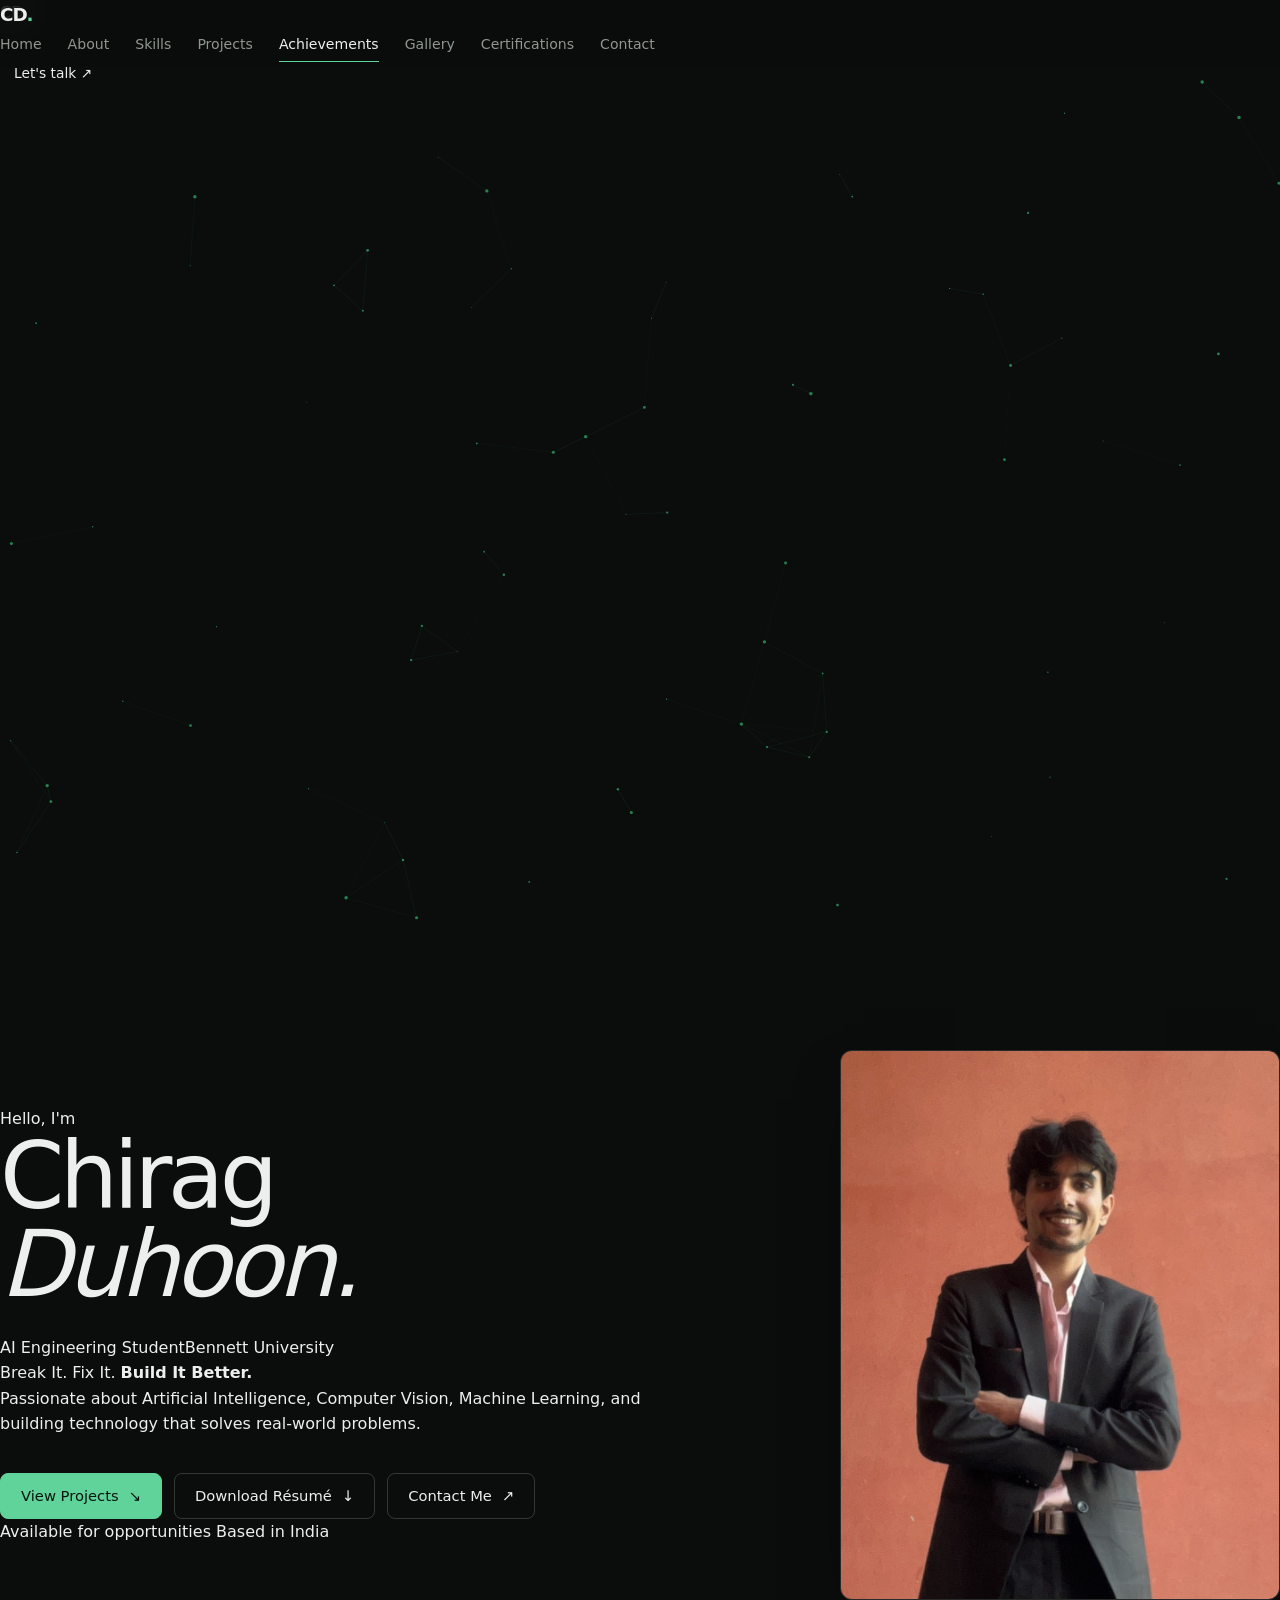
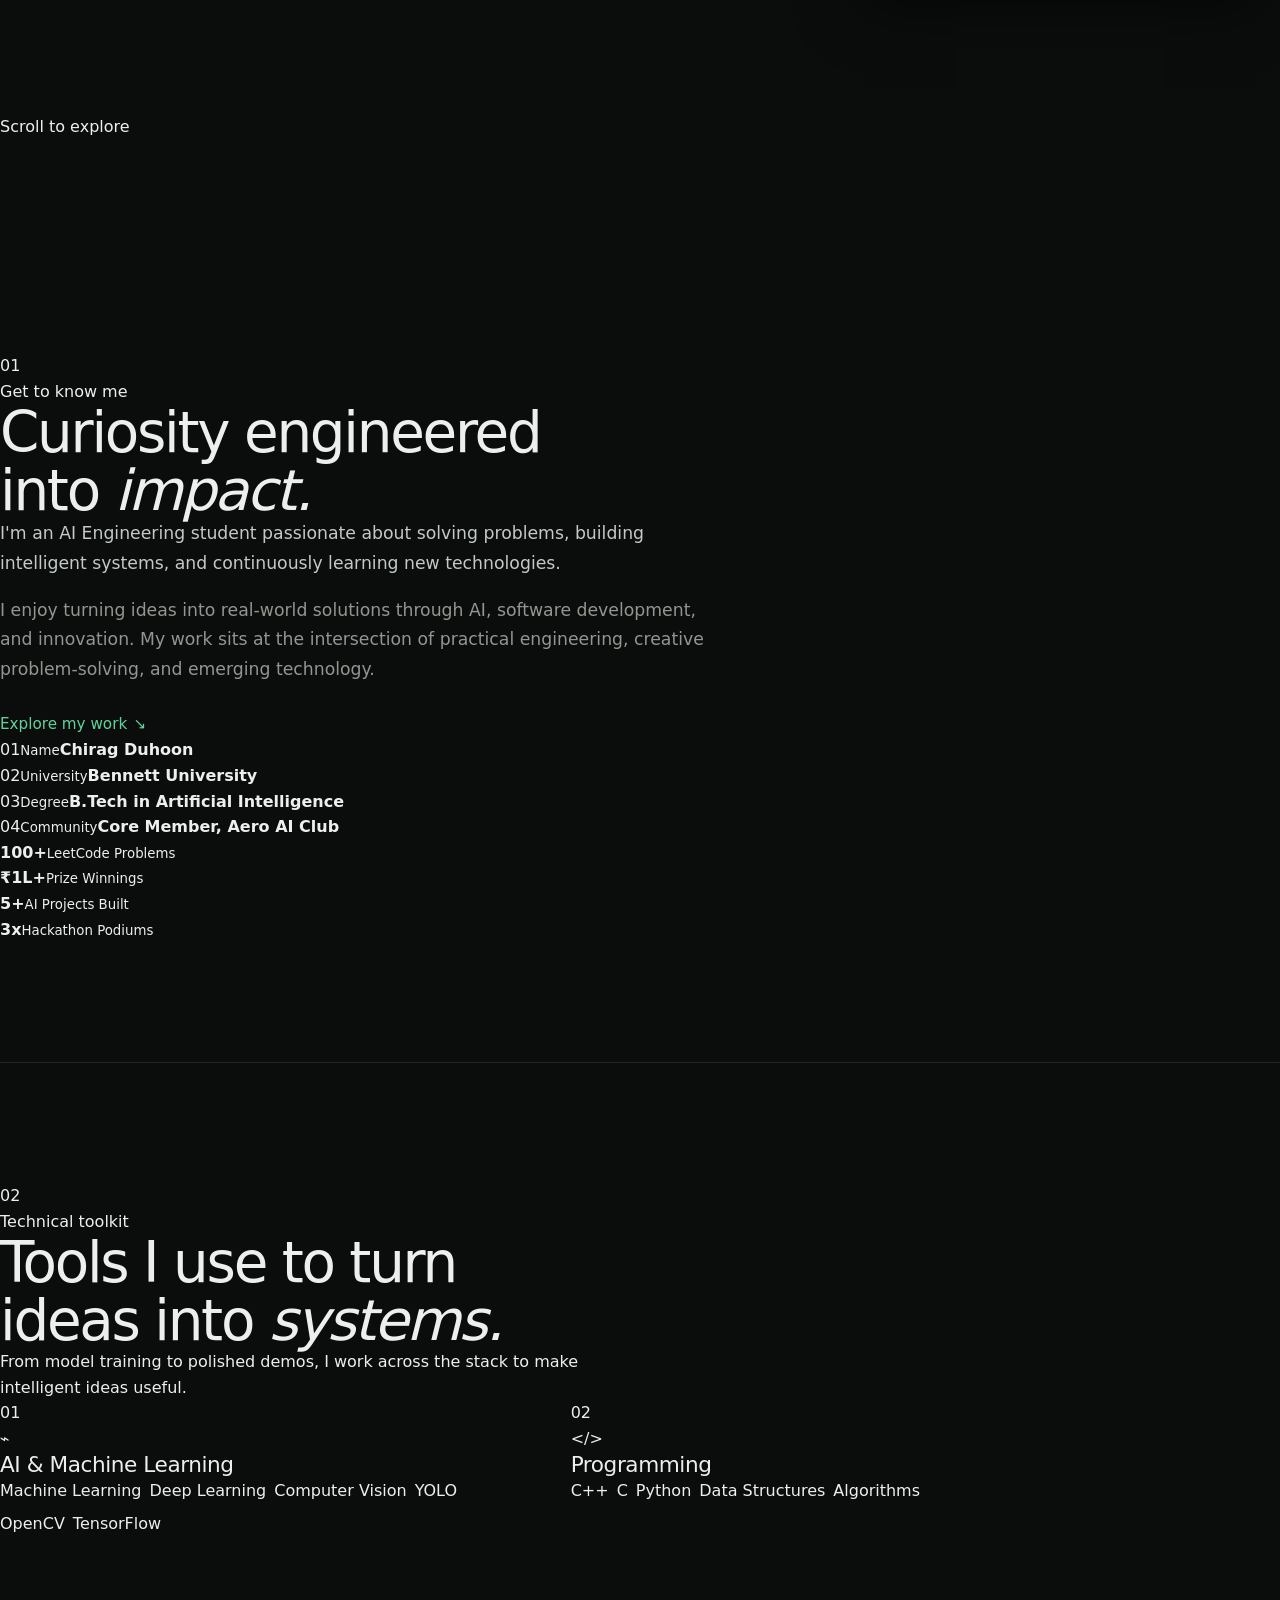
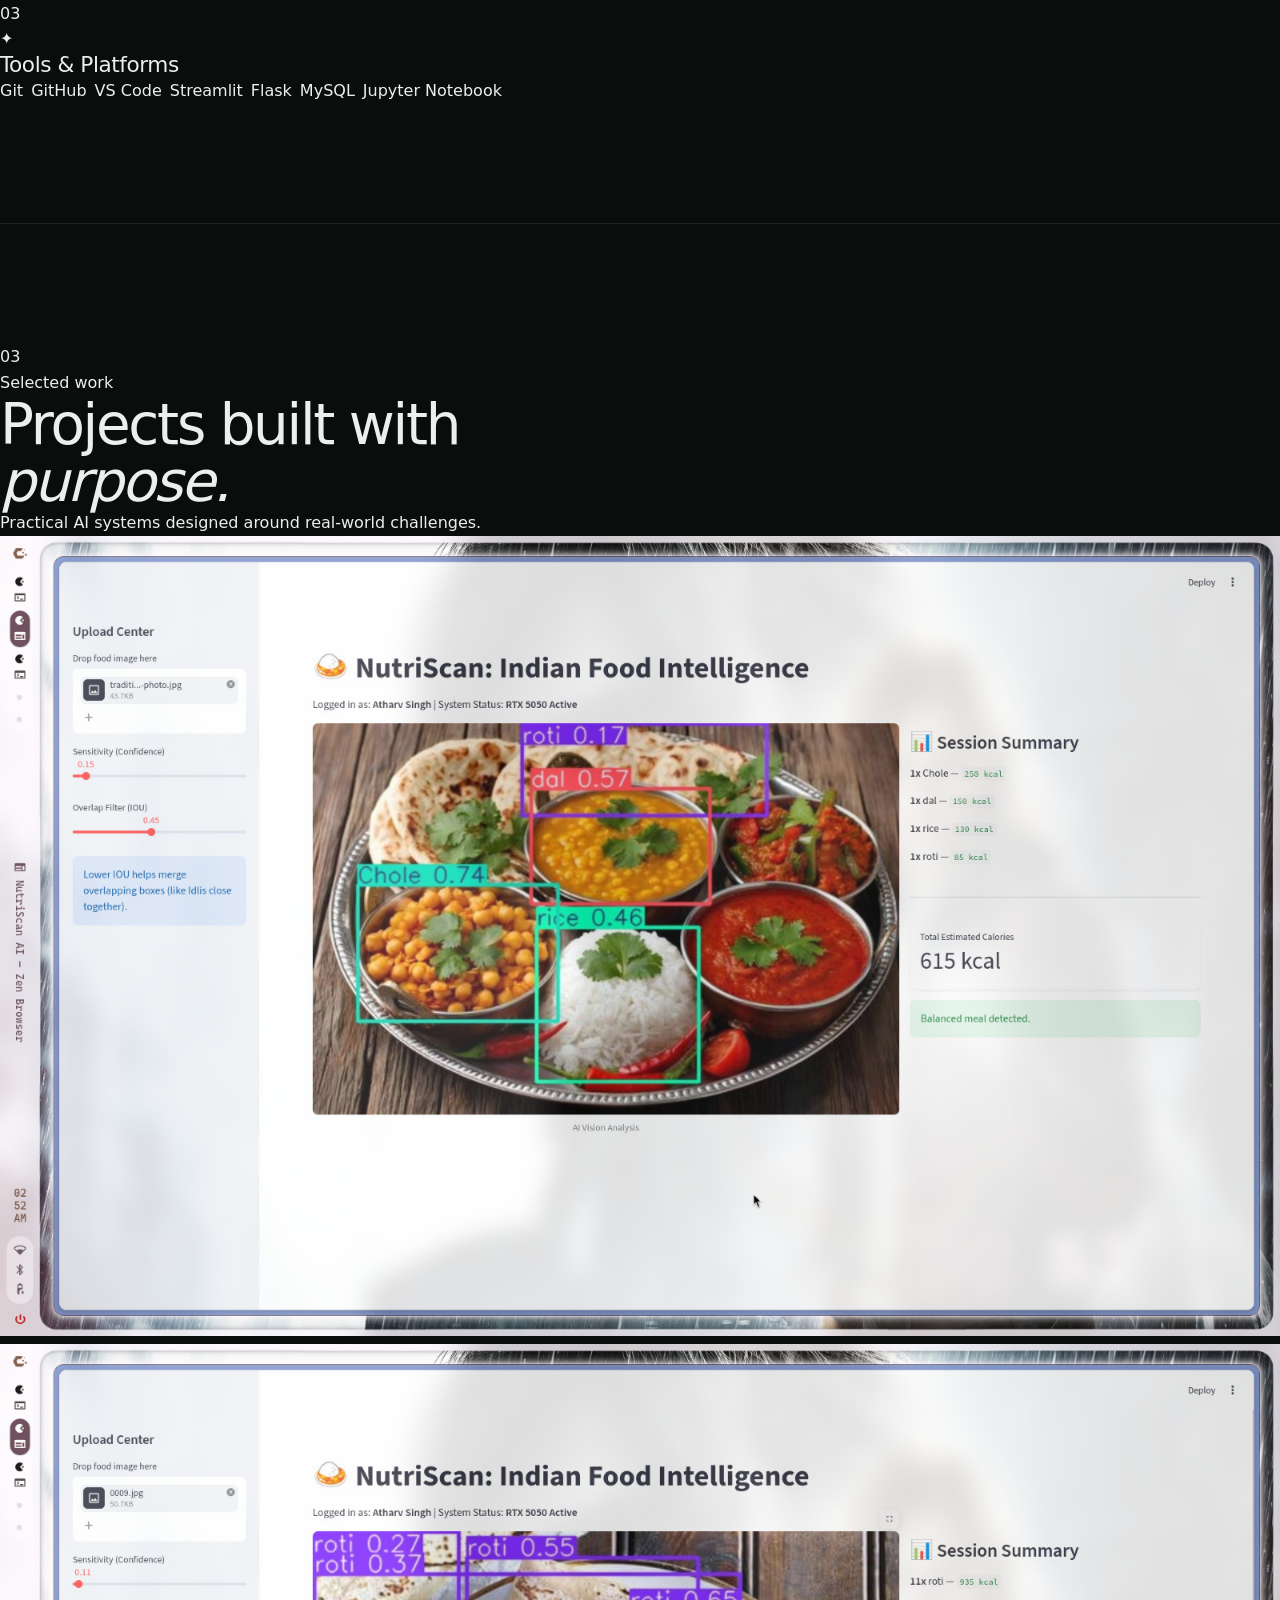
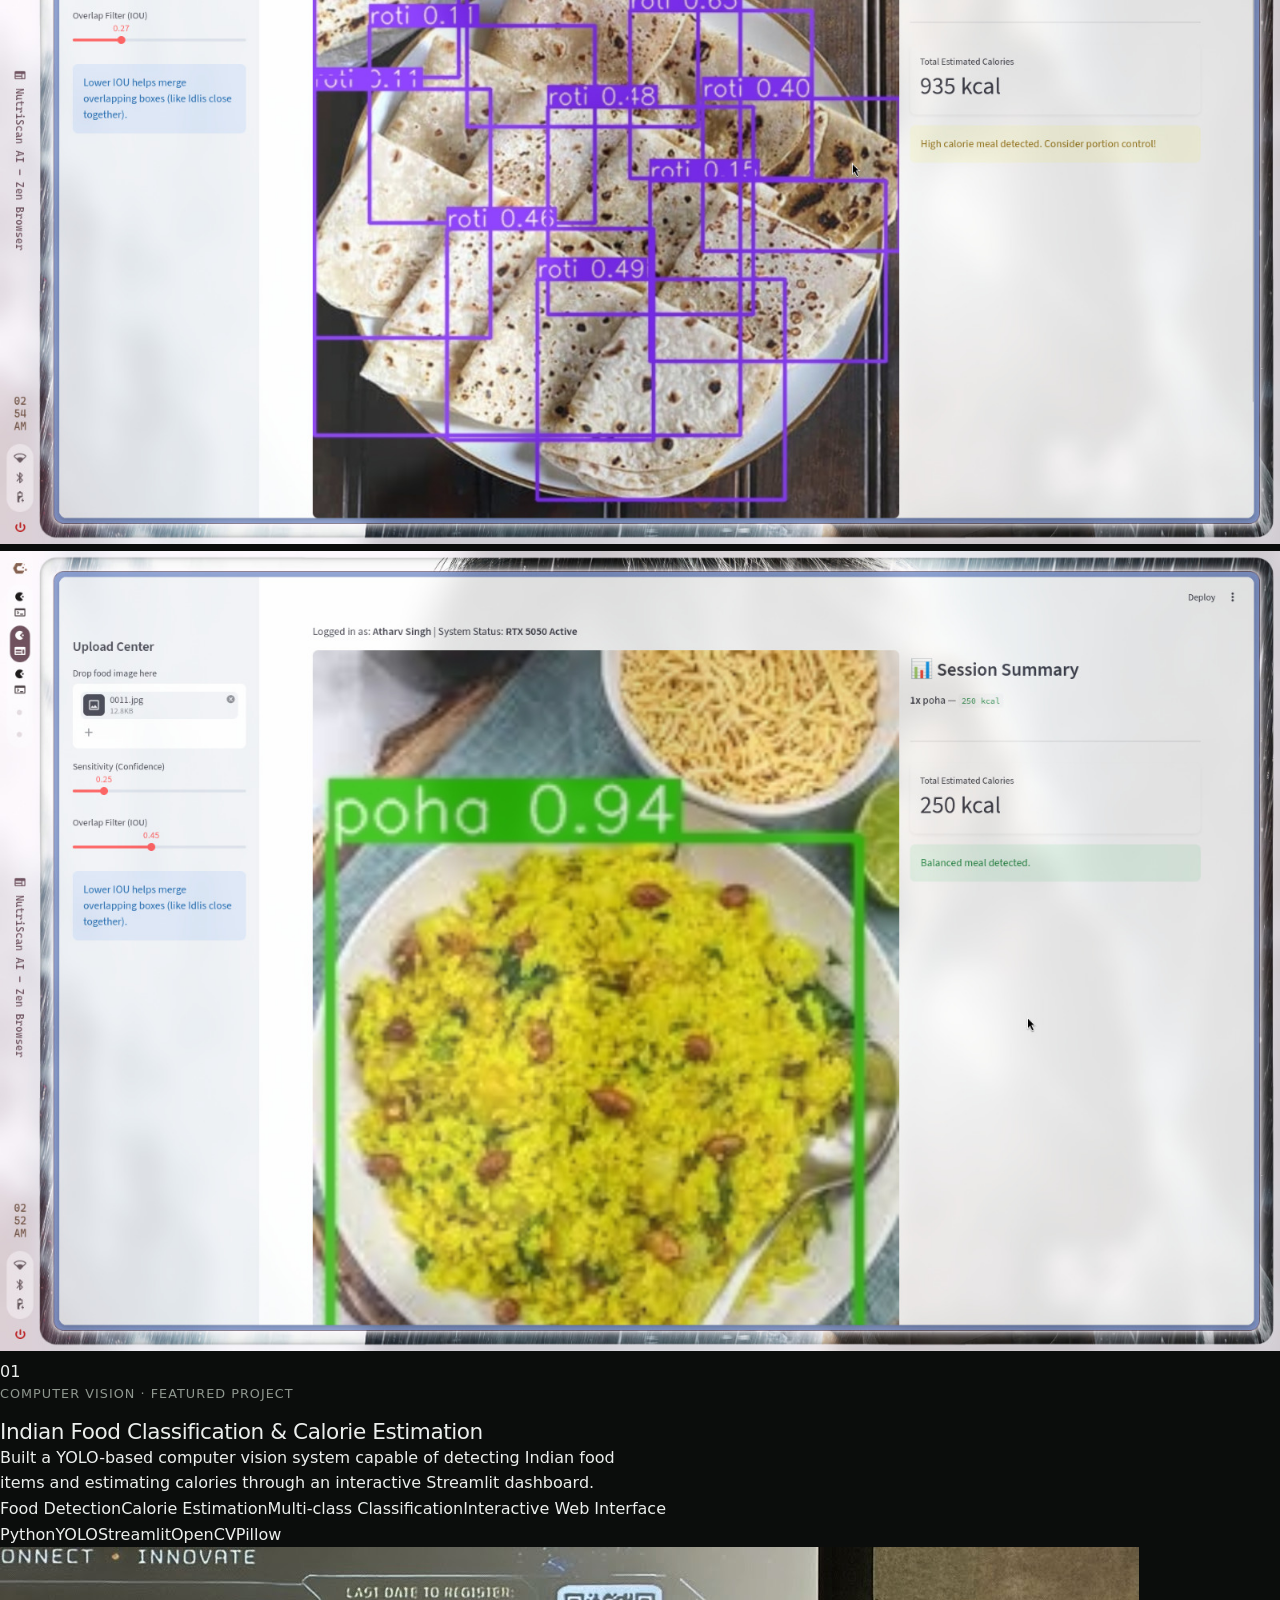
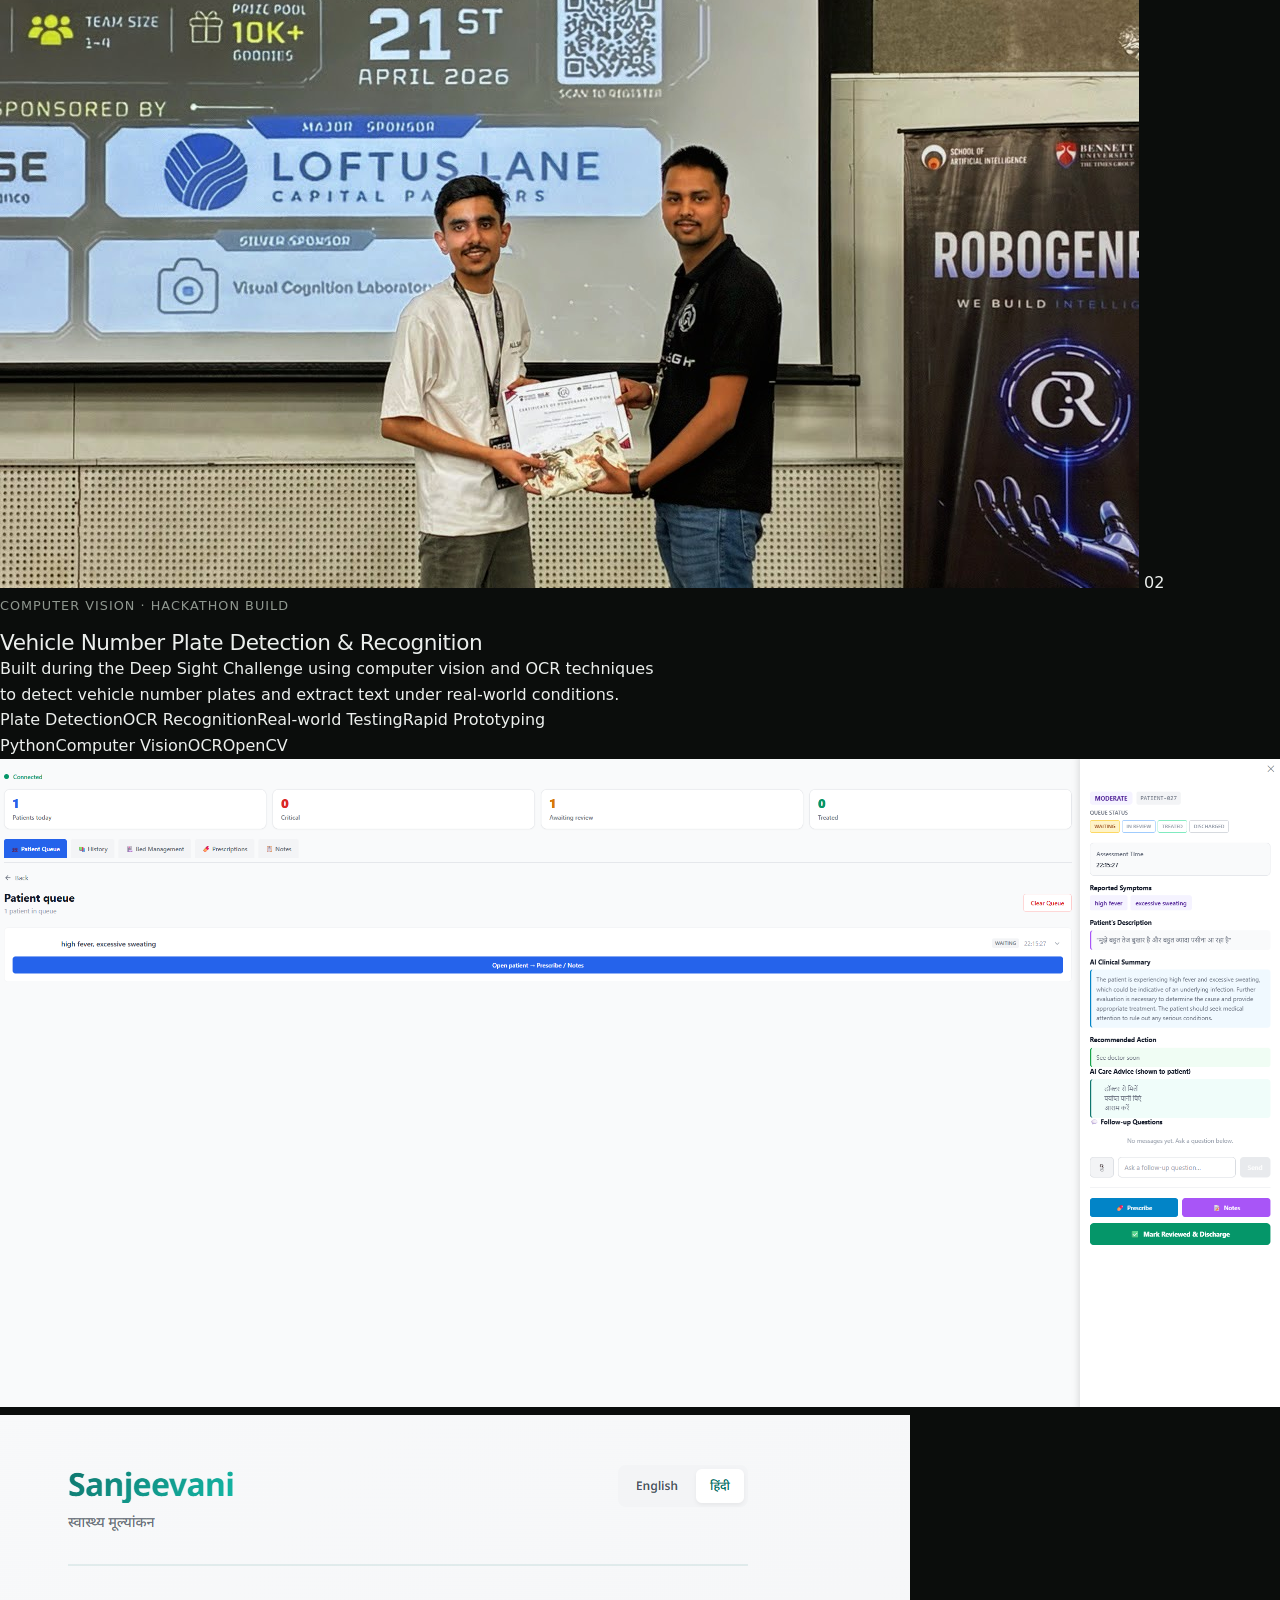
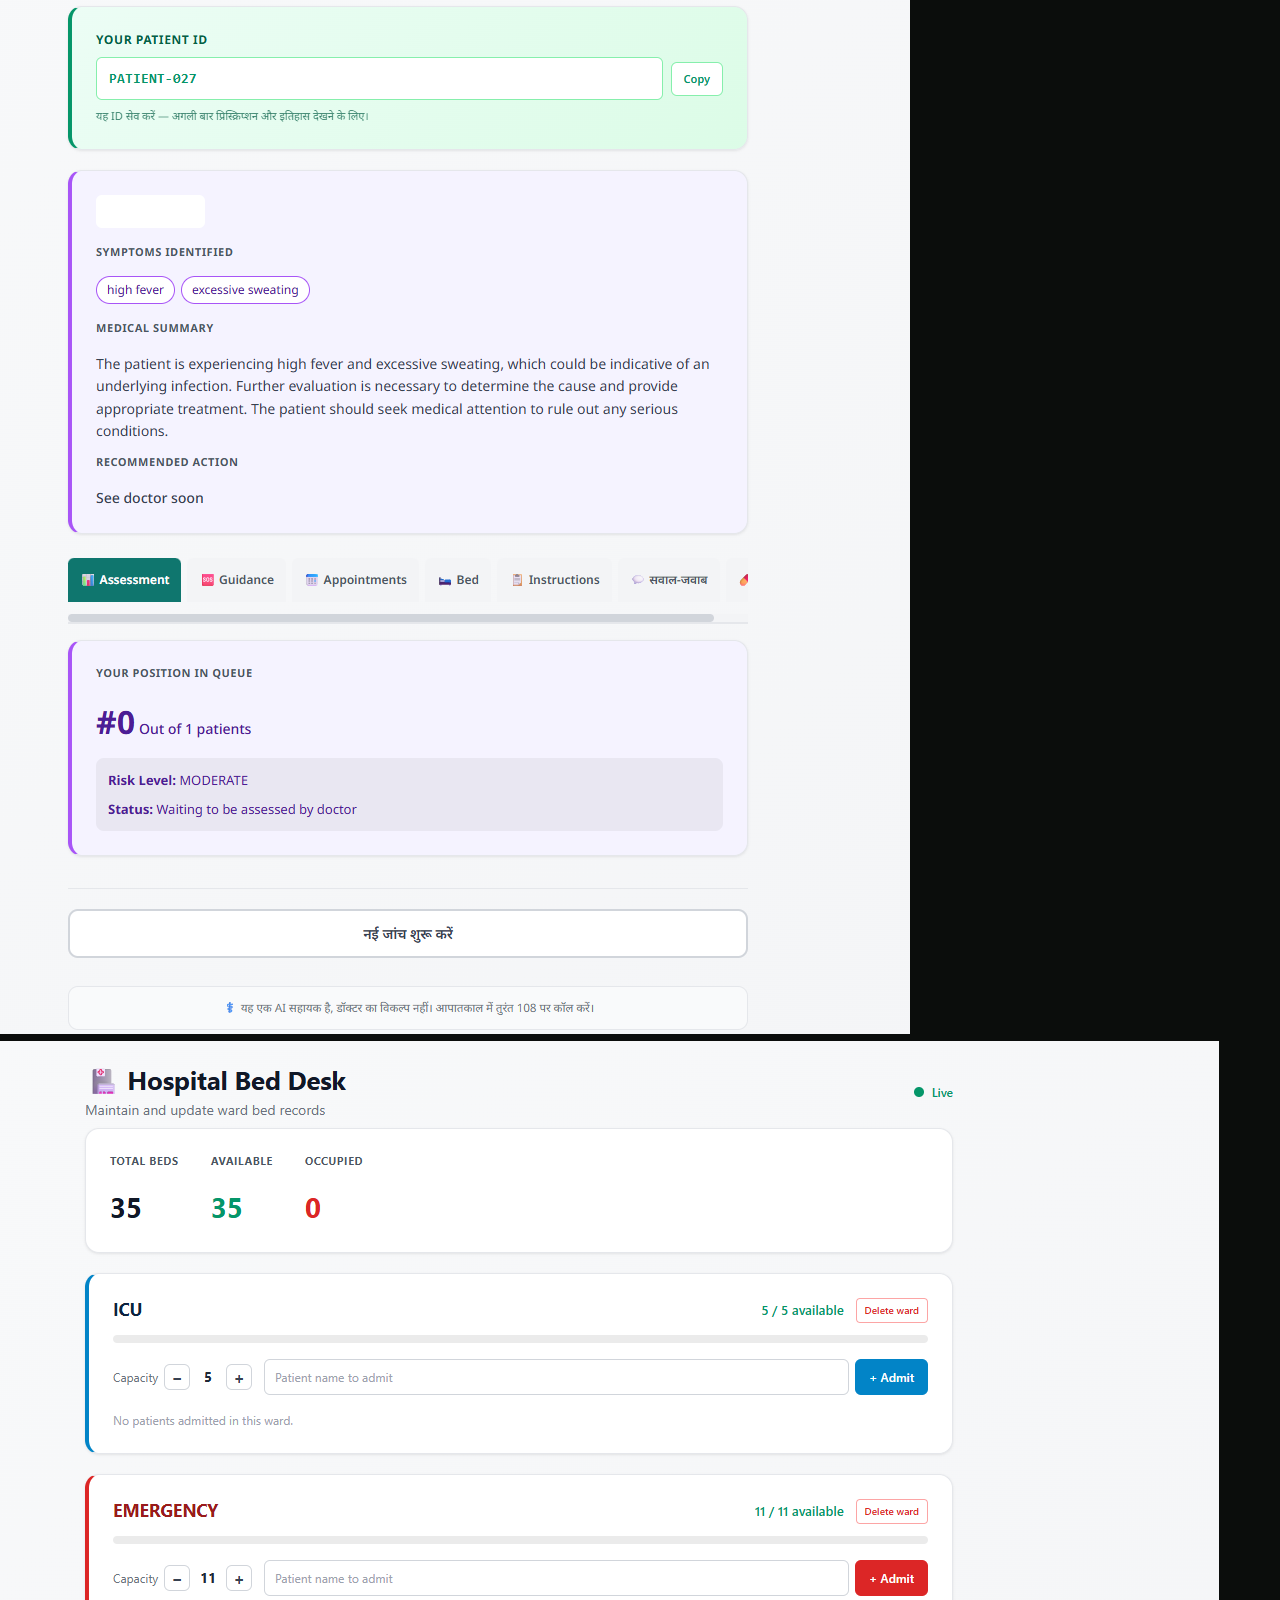
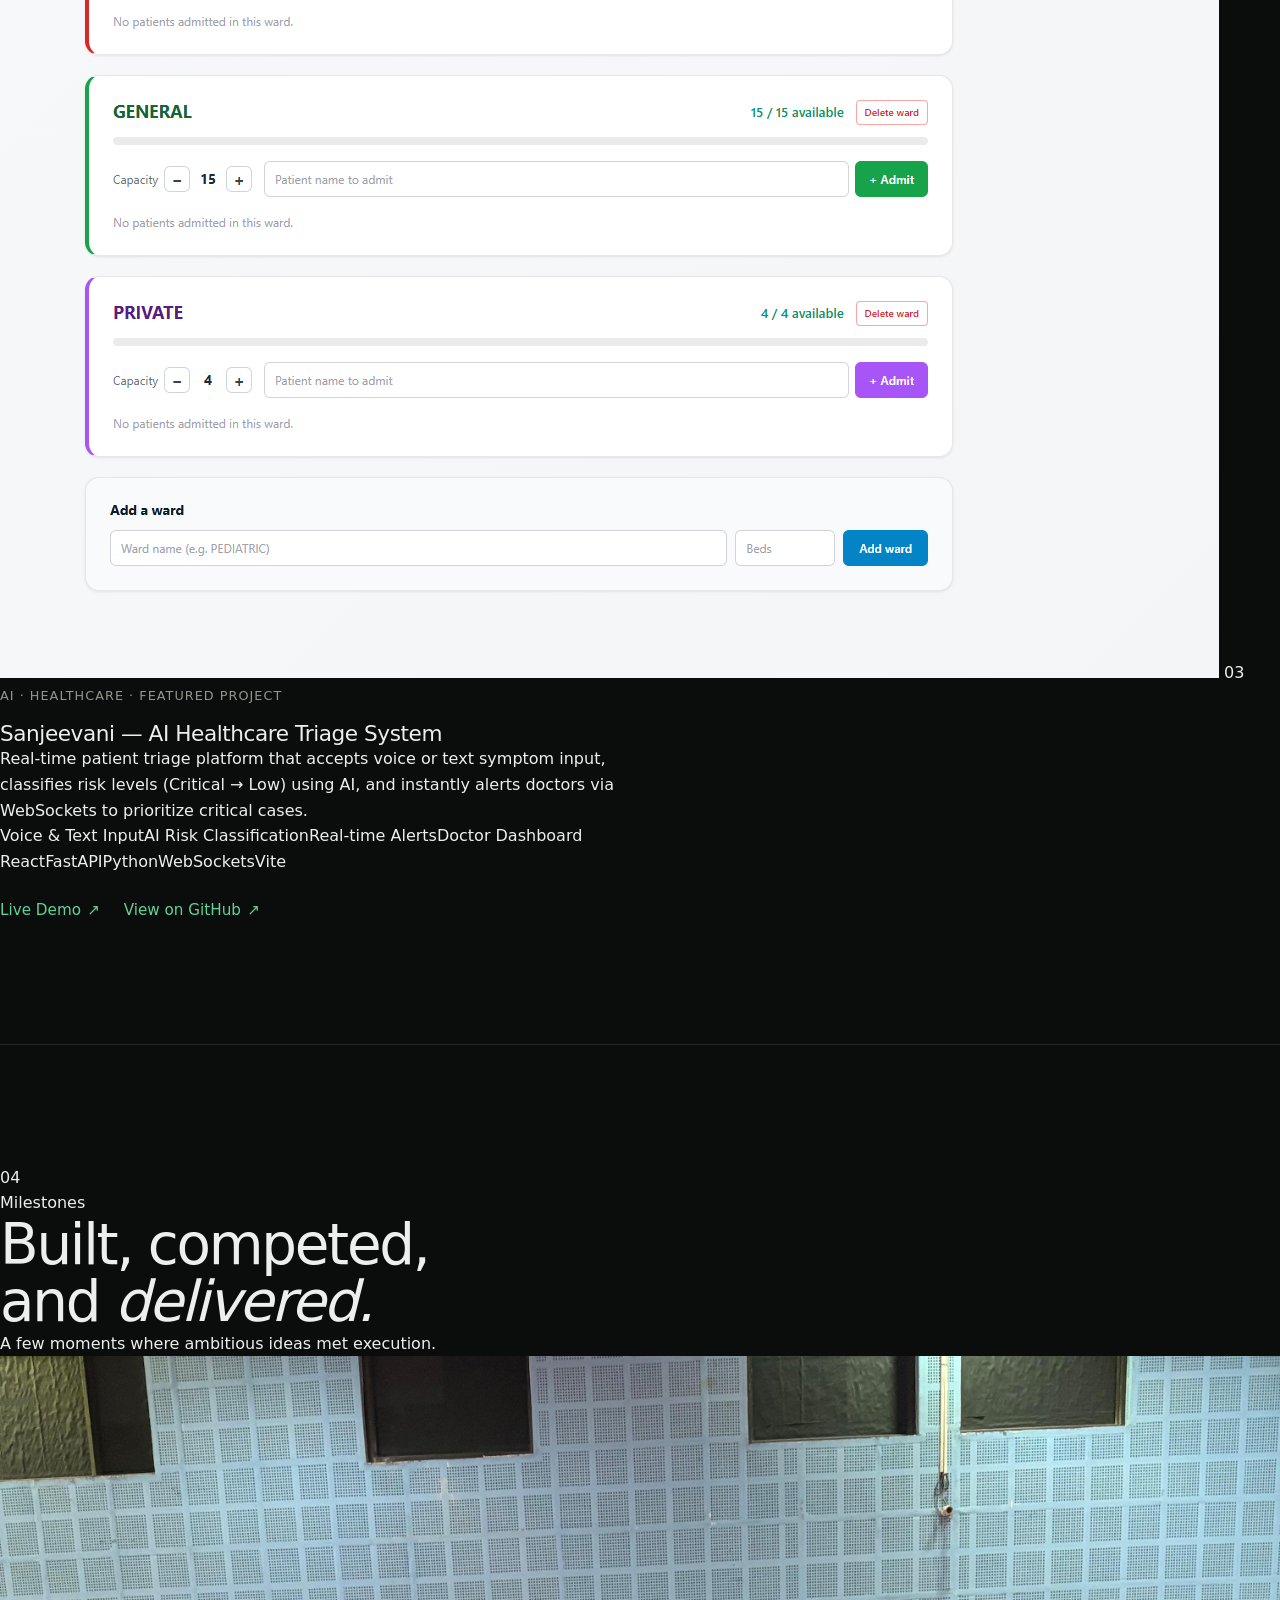
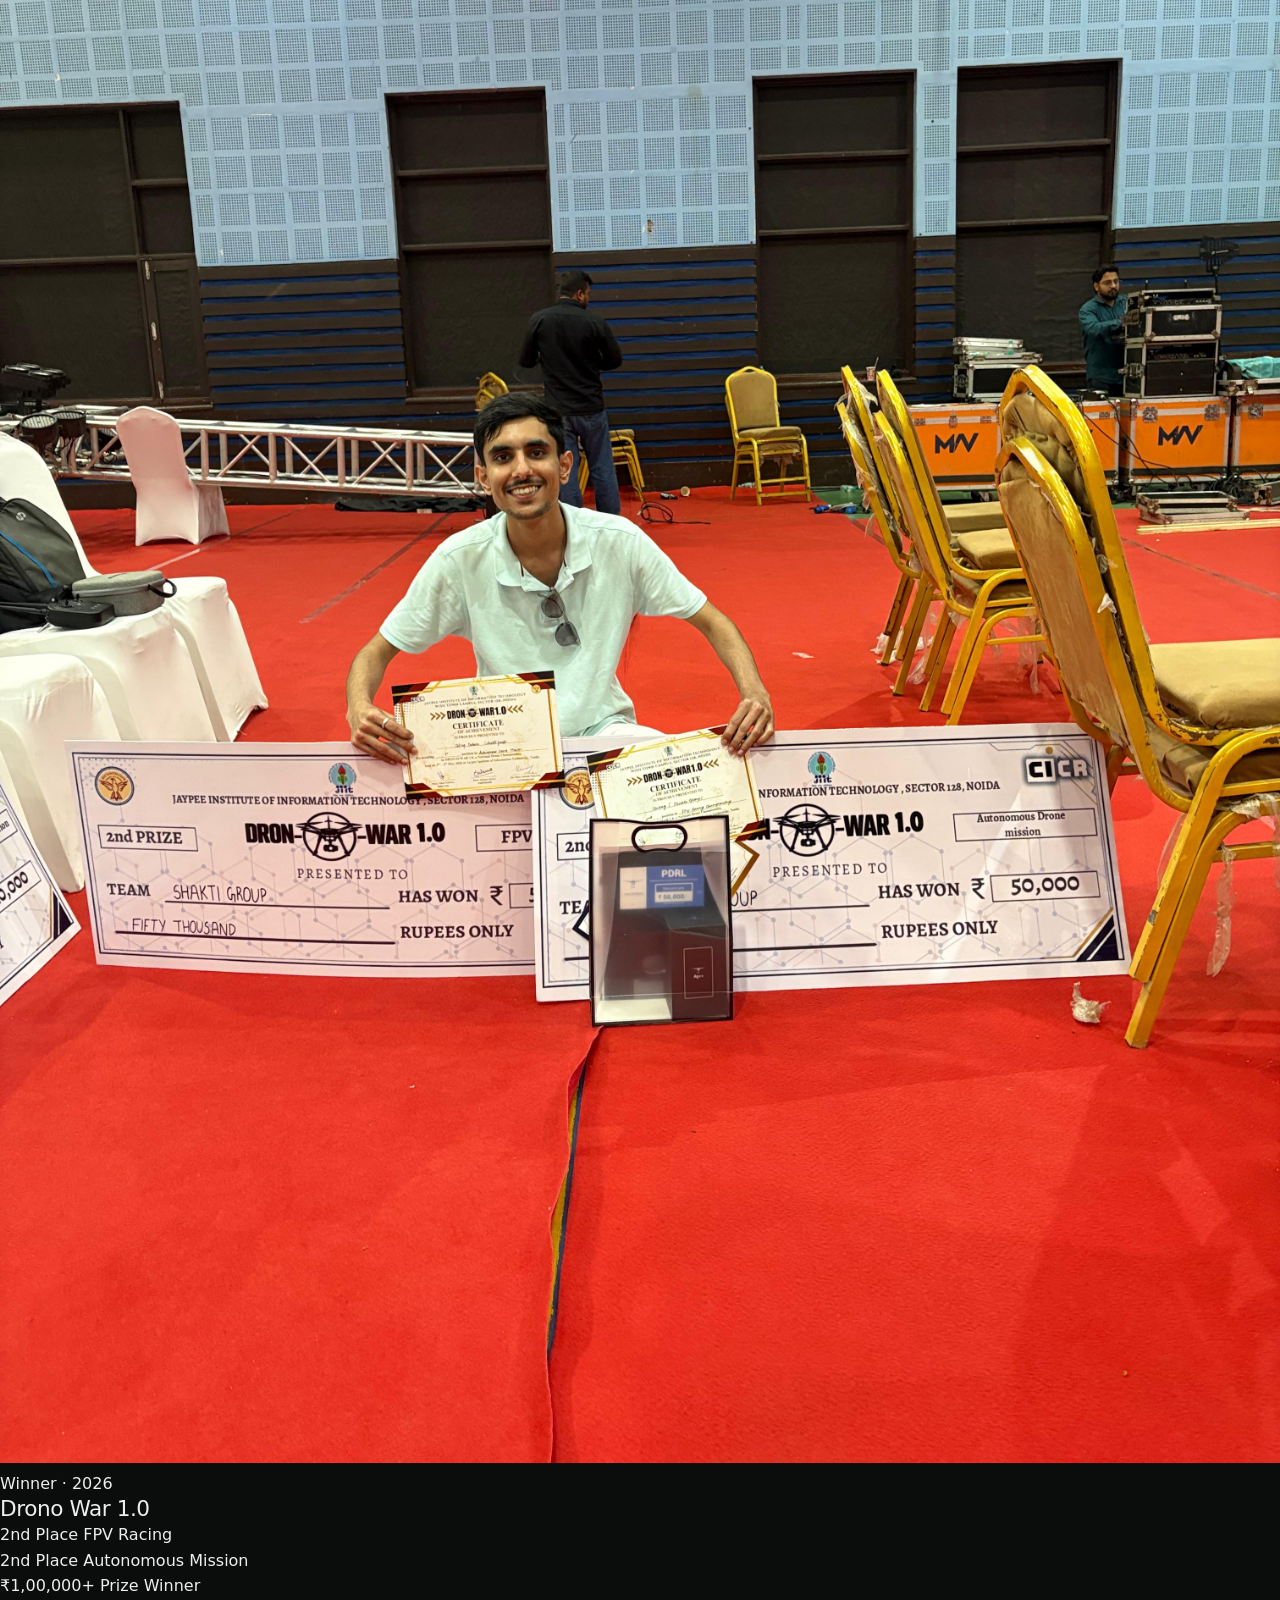
==== commit 95d10e21: "Update LeetCode profile link" ====
--- a/index.html
+++ b/index.html
@@ -139,39 +139,36 @@
             </div>
 
             <article class="featured-project reveal">
-                <div class="project-gallery single-image">
-                    <button class="gallery-main lightbox-trigger" data-image="projects/hinglishguard.webp" aria-label="View HinglishGuard — Hinglish Moderation Bot screenshot"><img src="projects/hinglishguard.webp" alt="HinglishGuard bot in Discord removing abusive messages and posting a warning" loading="lazy"></button>
+                <div class="project-gallery project-food">
+                    <button class="gallery-main lightbox-trigger" data-image="gallery/FOOD1.jpeg" aria-label="View food detection project image"><img src="gallery/FOOD1.jpeg" alt="Indian food detection project interface" loading="lazy"></button>
+                    <button class="gallery-small lightbox-trigger" data-image="gallery/FOOD2.jpeg" aria-label="View food classification image"><img src="gallery/FOOD2.jpeg" alt="Food classification result" loading="lazy"></button>
+                    <button class="gallery-small lightbox-trigger" data-image="gallery/FOOD3.jpeg" aria-label="View calorie estimation image"><img src="gallery/FOOD3.jpeg" alt="Calorie estimation result" loading="lazy"></button>
                     <span class="project-number">01</span>
                 </div>
                 <div class="project-info">
-                    <span class="project-type">NLP · Discord Bot · Featured Project</span>
-                    <h3>HinglishGuard — Hinglish Moderation Bot</h3>
-                    <p>A Discord bot that removes abuse and religious hate in Hindi and Hinglish, and sends uncertain messages to a human moderator. Built on fine-tuned transformer models.</p>
-                    <div class="feature-list"><span>Macro-F1 0.744 → 0.800</span><span>Decodes disguised slurs</span><span>Live on Discord</span><span>Human review for edge cases</span></div>
-                    <div class="tech-row"><span>PyTorch</span><span>HingRoBERTa</span><span>discord.py</span><span>Ollama</span></div>
-                    <div class="project-links">
-                        <a class="text-link" href="https://github.com/chiragduhoon/hinglishguard" target="_blank" rel="noreferrer">View on GitHub <span>↗</span></a>
+                    <span class="project-type">Computer Vision · Featured Project</span>
+                    <h3>Indian Food Classification & Calorie Estimation</h3>
+                    <p>Built a YOLO-based computer vision system capable of detecting Indian food items and estimating calories through an interactive Streamlit dashboard.</p>
+                    <div class="feature-list">
+                        <span>Food Detection</span><span>Calorie Estimation</span><span>Multi-class Classification</span><span>Interactive Web Interface</span>
                     </div>
+                    <div class="tech-row"><span>Python</span><span>YOLO</span><span>Streamlit</span><span>OpenCV</span><span>Pillow</span></div>
                 </div>
             </article>
 
             <article class="featured-project project-reverse reveal">
                 <div class="project-gallery single-image">
-                    <button class="gallery-main lightbox-trigger" data-image="projects/bennett-one.webp" aria-label="View BENNETT ONE — University Assistant screenshot"><img src="projects/bennett-one.webp" alt="BENNETT ONE answer showing a 75% attendance check with page-level citations" loading="lazy"></button>
+                    <button class="gallery-main lightbox-trigger" data-image="gallery/DEEPSIGHT.JPG" aria-label="View Deep Sight project image"><img src="gallery/DEEPSIGHT.JPG" alt="Deep Sight Challenge team and project" loading="lazy"></button>
                     <span class="project-number">02</span>
                 </div>
                 <div class="project-info">
-                    <span class="project-type">AI · RAG · Featured Project</span>
-                    <h3>BENNETT ONE — University Assistant</h3>
-                    <p>Answers students' questions from 363 official university documents and cites the exact page. Eligibility and attendance are decided by tested code, never guessed by the AI.</p>
-                    <div class="feature-list"><span>31/31 on real student questions</span><span>Page-level citations</span><span>Self-hosted LLM</span><span>Rule engine, not guesses</span></div>
-                    <div class="tech-row"><span>LangGraph</span><span>FastAPI</span><span>Qdrant</span><span>React</span></div>
-                    <div class="project-links">
-                        <a class="text-link" href="https://github.com/chiragduhoon/bennett-one" target="_blank" rel="noreferrer">View on GitHub <span>↗</span></a>
-                    </div>
+                    <span class="project-type">Computer Vision · Hackathon Build</span>
+                    <h3>Vehicle Number Plate Detection & Recognition</h3>
+                    <p>Built during the Deep Sight Challenge using computer vision and OCR techniques to detect vehicle number plates and extract text under real-world conditions.</p>
+                    <div class="feature-list"><span>Plate Detection</span><span>OCR Recognition</span><span>Real-world Testing</span><span>Rapid Prototyping</span></div>
+                    <div class="tech-row"><span>Python</span><span>Computer Vision</span><span>OCR</span><span>OpenCV</span></div>
                 </div>
             </article>
-
             <article class="featured-project reveal">
                 <div class="project-gallery project-food">
                     <button class="gallery-main lightbox-trigger" data-image="sanjeevani/Screenshot 2026-06-25 221604.png" aria-label="View Sanjeevani doctor dashboard"><img src="sanjeevani/Screenshot 2026-06-25 221604.png" alt="Sanjeevani doctor dashboard with patient queue and AI clinical summary" loading="lazy"></button>
@@ -194,58 +191,6 @@
                 </div>
             </article>
 
-            <article class="featured-project project-reverse reveal">
-                <div class="project-gallery single-image">
-                    <button class="gallery-main lightbox-trigger" data-image="projects/stocklens.webp" aria-label="View StockLens — Nifty 50 Research screenshot"><img src="projects/stocklens.webp" alt="StockLens Infosys view with real price history, analyst consensus and median target" loading="lazy"></button>
-                    <span class="project-number">04</span>
-                </div>
-                <div class="project-info">
-                    <span class="project-type">AI · Fintech</span>
-                    <h3>StockLens — Nifty 50 Research</h3>
-                    <p>Real prices, financials, analyst consensus and news for all 50 Nifty companies, with news sentiment from FinBERT and an AI that cites its evidence.</p>
-                    <div class="feature-list"><span>All 50 Nifty stocks</span><span>Real market data</span><span>FinBERT sentiment</span><span>Evidence-cited answers</span></div>
-                    <div class="tech-row"><span>FastAPI</span><span>React</span><span>FinBERT</span><span>Ollama</span></div>
-                    <div class="project-links">
-                        <a class="text-link" href="https://github.com/chiragduhoon/stocklens" target="_blank" rel="noreferrer">View on GitHub <span>↗</span></a>
-                    </div>
-                </div>
-            </article>
-
-            <article class="featured-project reveal">
-                <div class="project-gallery project-food">
-                    <button class="gallery-main lightbox-trigger" data-image="gallery/FOOD1.jpeg" aria-label="View food detection project image"><img src="gallery/FOOD1.jpeg" alt="Indian food detection project interface" loading="lazy"></button>
-                    <button class="gallery-small lightbox-trigger" data-image="gallery/FOOD2.jpeg" aria-label="View food classification image"><img src="gallery/FOOD2.jpeg" alt="Food classification result" loading="lazy"></button>
-                    <button class="gallery-small lightbox-trigger" data-image="gallery/FOOD3.jpeg" aria-label="View calorie estimation image"><img src="gallery/FOOD3.jpeg" alt="Calorie estimation result" loading="lazy"></button>
-                    <span class="project-number">05</span>
-                </div>
-                <div class="project-info">
-                    <span class="project-type">Computer Vision · Featured Project</span>
-                    <h3>Indian Food Classification & Calorie Estimation</h3>
-                    <p>Built a YOLO-based computer vision system capable of detecting Indian food items and estimating calories through an interactive Streamlit dashboard.</p>
-                    <div class="feature-list">
-                        <span>Food Detection</span><span>Calorie Estimation</span><span>Multi-class Classification</span><span>Interactive Web Interface</span>
-                    </div>
-                    <div class="tech-row"><span>Python</span><span>YOLO</span><span>Streamlit</span><span>OpenCV</span><span>Pillow</span></div>
-                    <div class="project-links">
-                        <a class="text-link" href="https://github.com/chiragduhoon/nutriscan" target="_blank" rel="noreferrer">View on GitHub <span>↗</span></a>
-                    </div>
-                </div>
-            </article>
-
-            <article class="featured-project project-reverse reveal">
-                <div class="project-gallery single-image">
-                    <button class="gallery-main lightbox-trigger" data-image="gallery/DEEPSIGHT.JPG" aria-label="View Deep Sight project image"><img src="gallery/DEEPSIGHT.JPG" alt="Deep Sight Challenge team and project" loading="lazy"></button>
-                    <span class="project-number">06</span>
-                </div>
-                <div class="project-info">
-                    <span class="project-type">Computer Vision · Hackathon Build</span>
-                    <h3>Vehicle Number Plate Detection & Recognition</h3>
-                    <p>Built during the Deep Sight Challenge using computer vision and OCR techniques to detect vehicle number plates and extract text under real-world conditions.</p>
-                    <div class="feature-list"><span>Plate Detection</span><span>OCR Recognition</span><span>Real-world Testing</span><span>Rapid Prototyping</span></div>
-                    <div class="tech-row"><span>Python</span><span>Computer Vision</span><span>OCR</span><span>OpenCV</span></div>
-                </div>
-            </article>
-
         </section>
 
         <section class="section achievements-section" id="achievements">
@@ -345,7 +290,7 @@
             <article class="coding-profile reveal">
                 <div><span class="code-bracket">&lt;/&gt;</span><div><small>Coding Profile</small><h3>LeetCode</h3></div></div>
                 <p><strong>100+</strong> problems solved with a focus on Data Structures, Algorithms, and competitive programming.</p>
-                <a class="button button-secondary" href="https://leetcode.com/u/chiragduhoon/" target="_blank" rel="noreferrer">View Profile <span>↗</span></a>
+                <a class="button button-secondary" href="https://leetcode.com/u/alien07/" target="_blank" rel="noreferrer">View Profile <span>↗</span></a>
             </article>
         </section>
 
@@ -359,7 +304,7 @@
                 <div class="social-links">
                     <a href="https://www.linkedin.com/in/chirag-duhoon-790b48404/" target="_blank" rel="noreferrer">LinkedIn <span>↗</span></a>
                     <a href="https://github.com/chiragduhoon" target="_blank" rel="noreferrer">GitHub <span>↗</span></a>
-                    <a href="https://leetcode.com/u/chiragduhoon/" target="_blank" rel="noreferrer">LeetCode <span>↗</span></a>
+                    <a href="https://leetcode.com/u/alien07/" target="_blank" rel="noreferrer">LeetCode <span>↗</span></a>
                     <a href="https://instagram.com/chiragduhoon1" target="_blank" rel="noreferrer">Instagram <span>↗</span></a>
                 </div>
             </div>
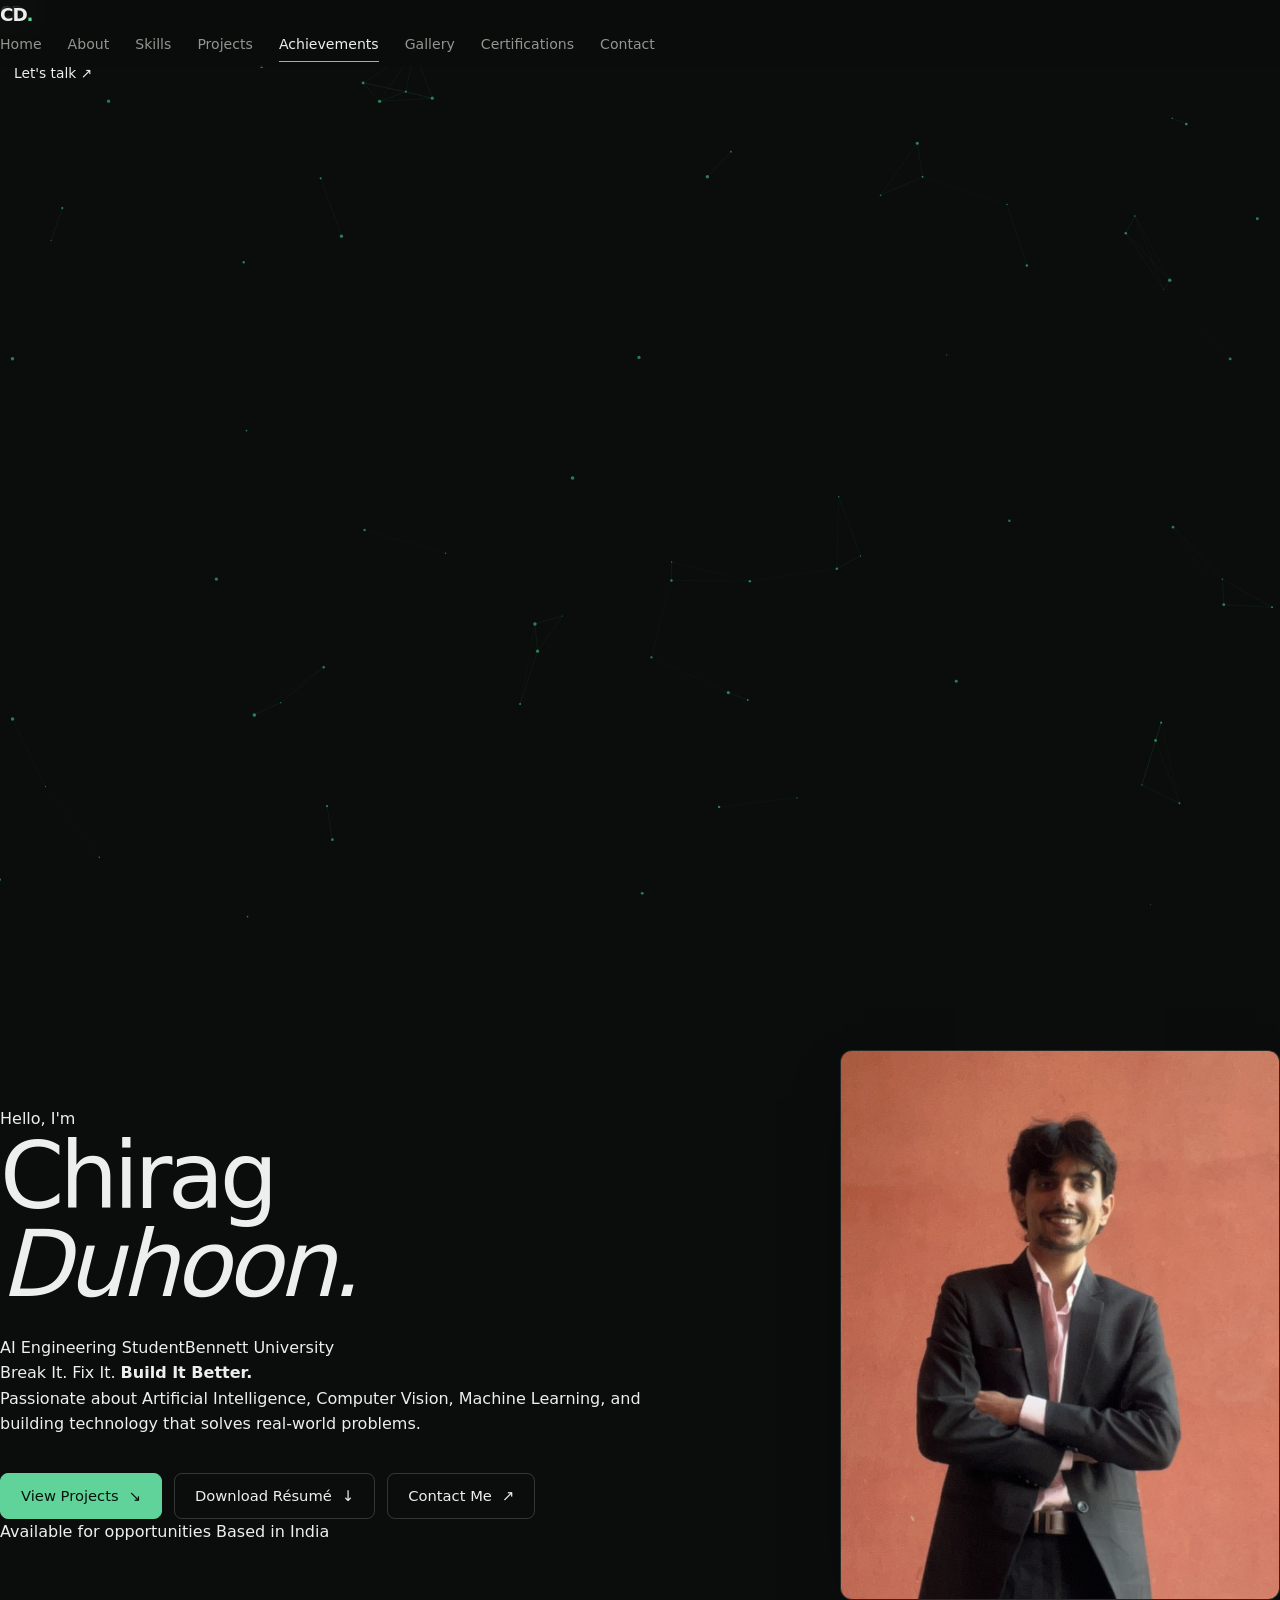
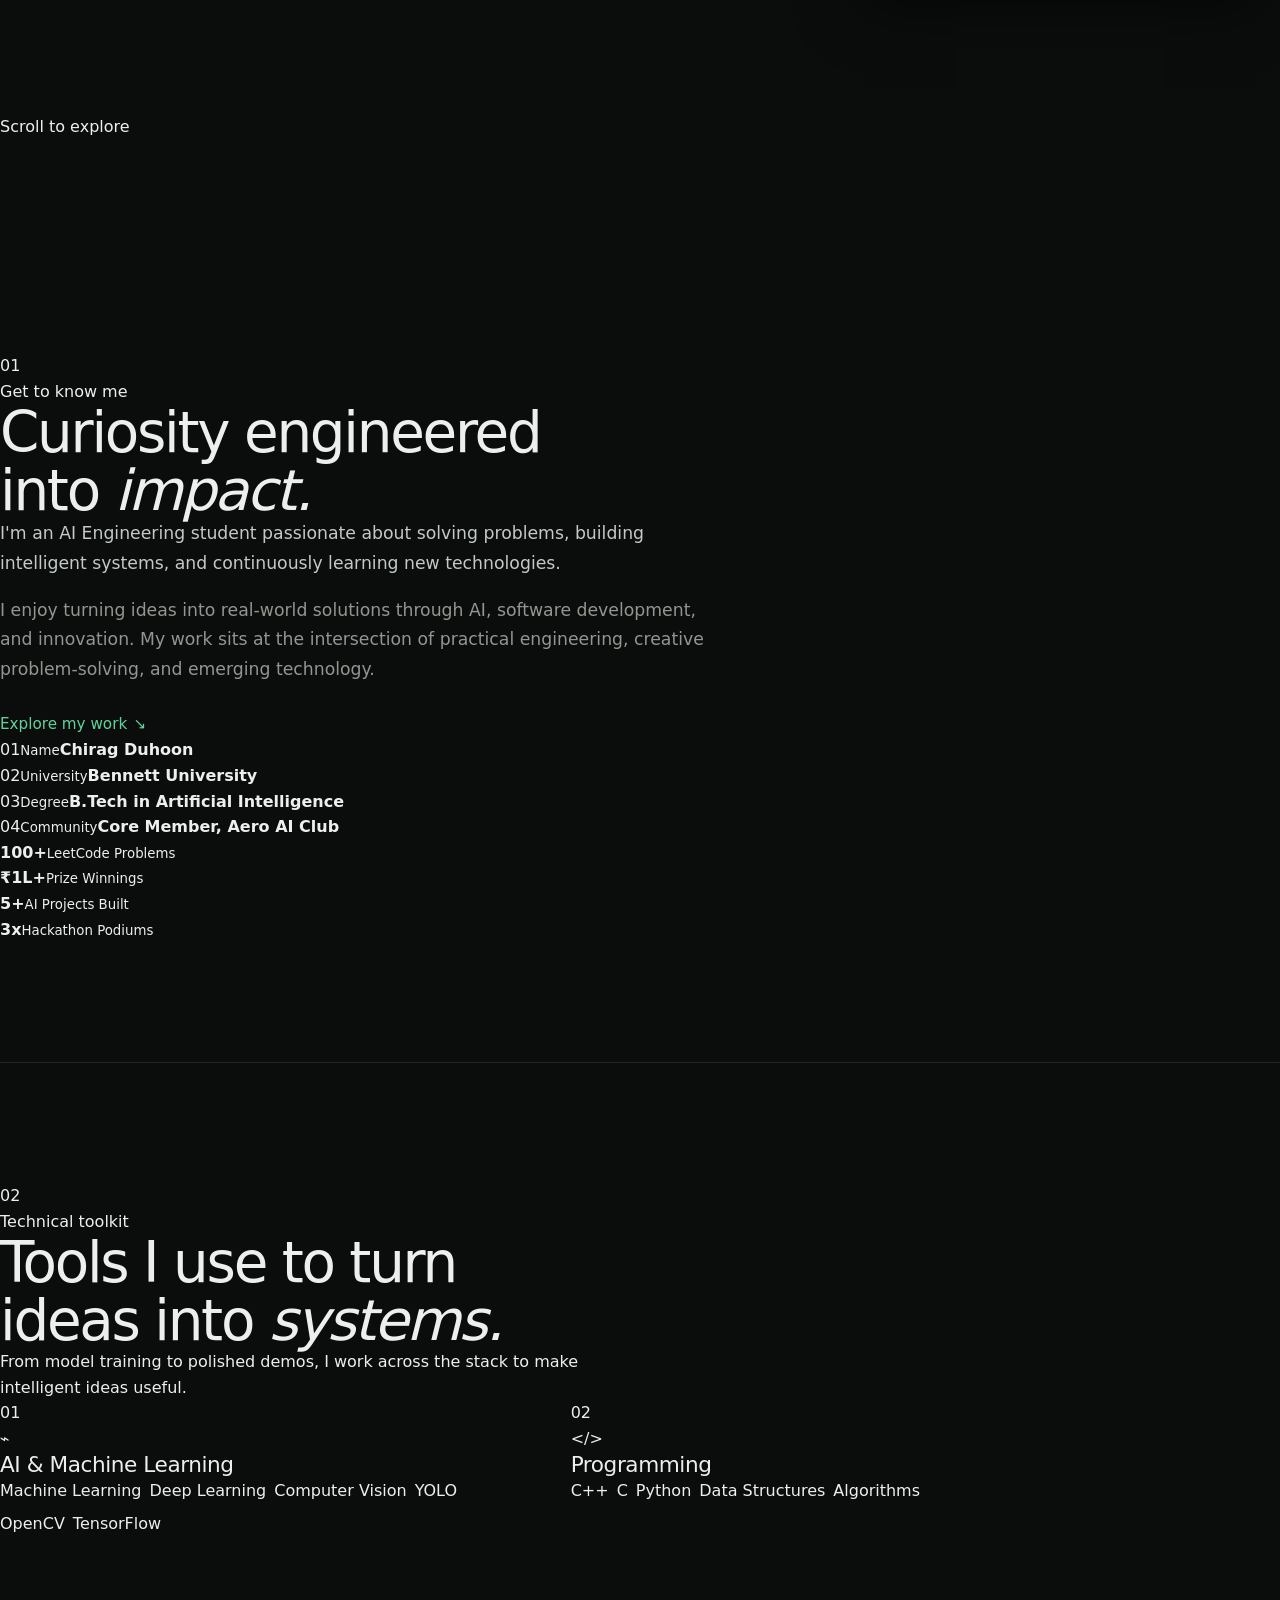
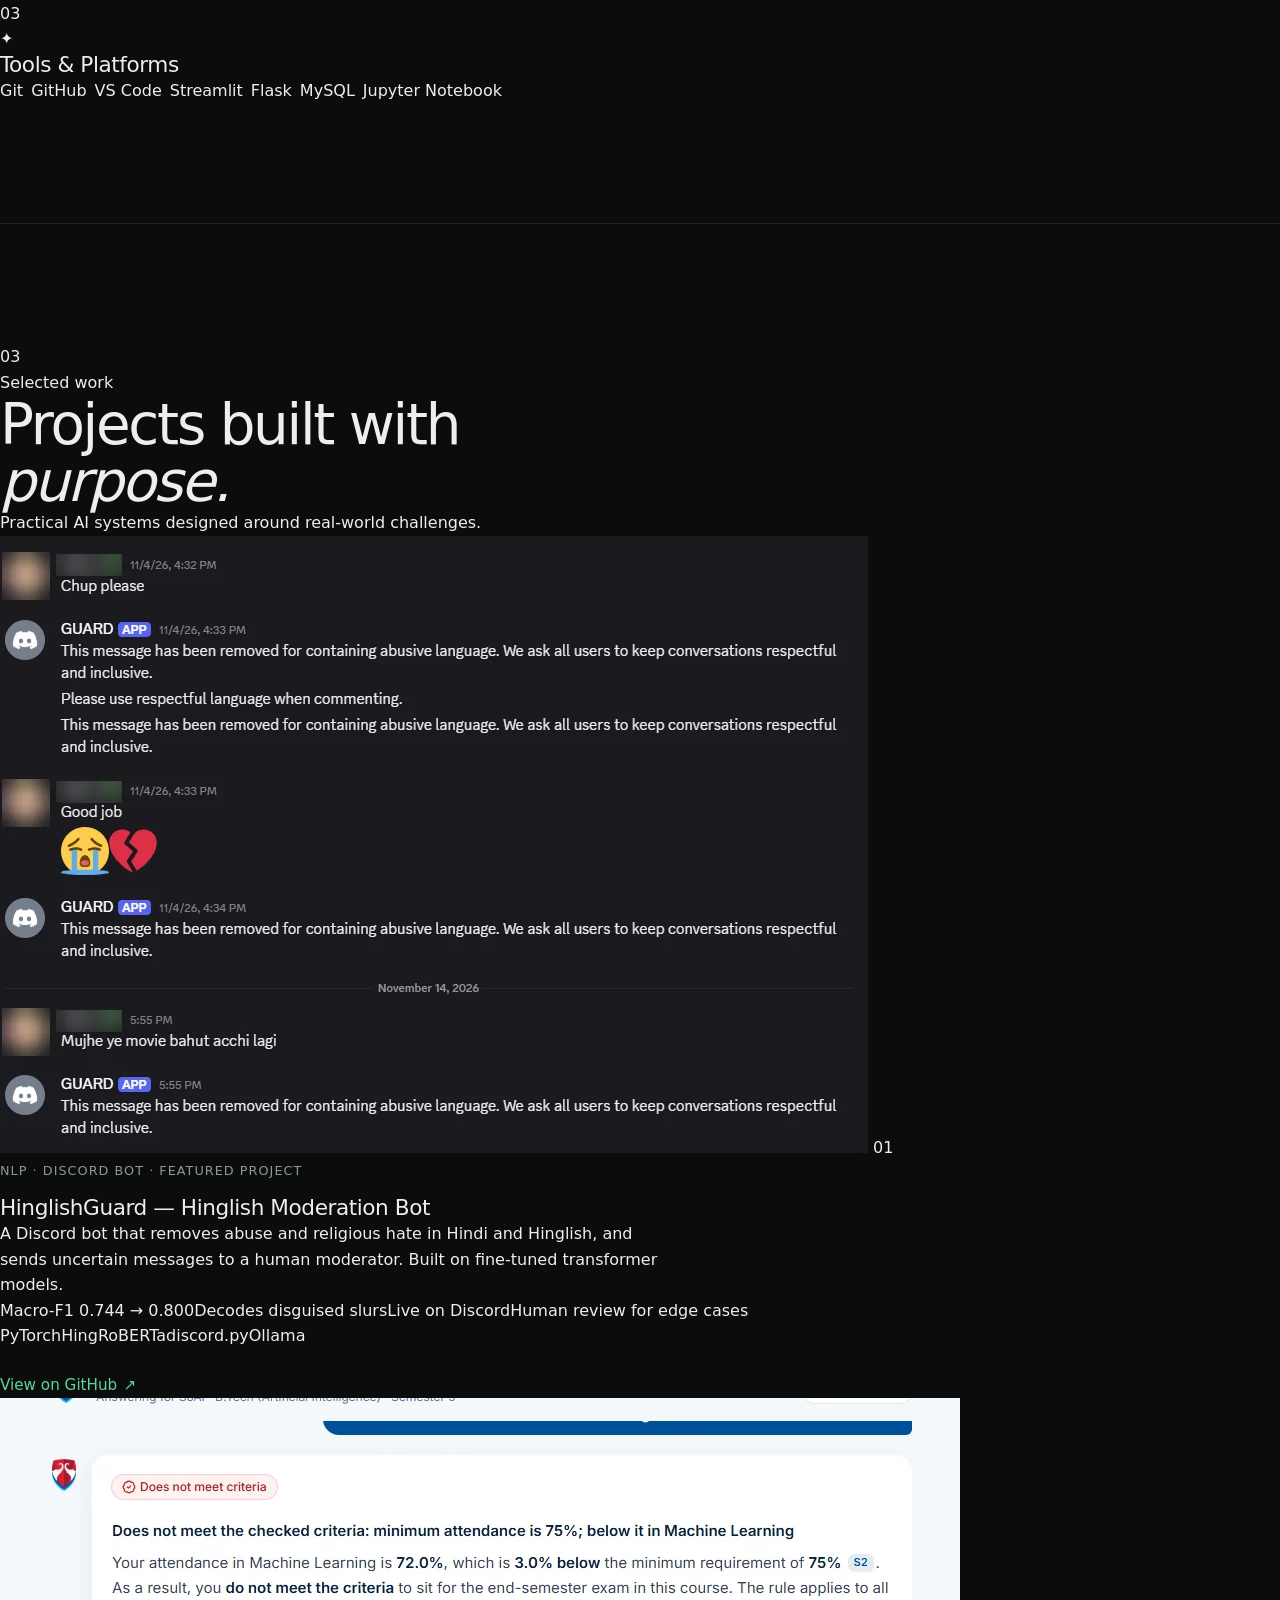
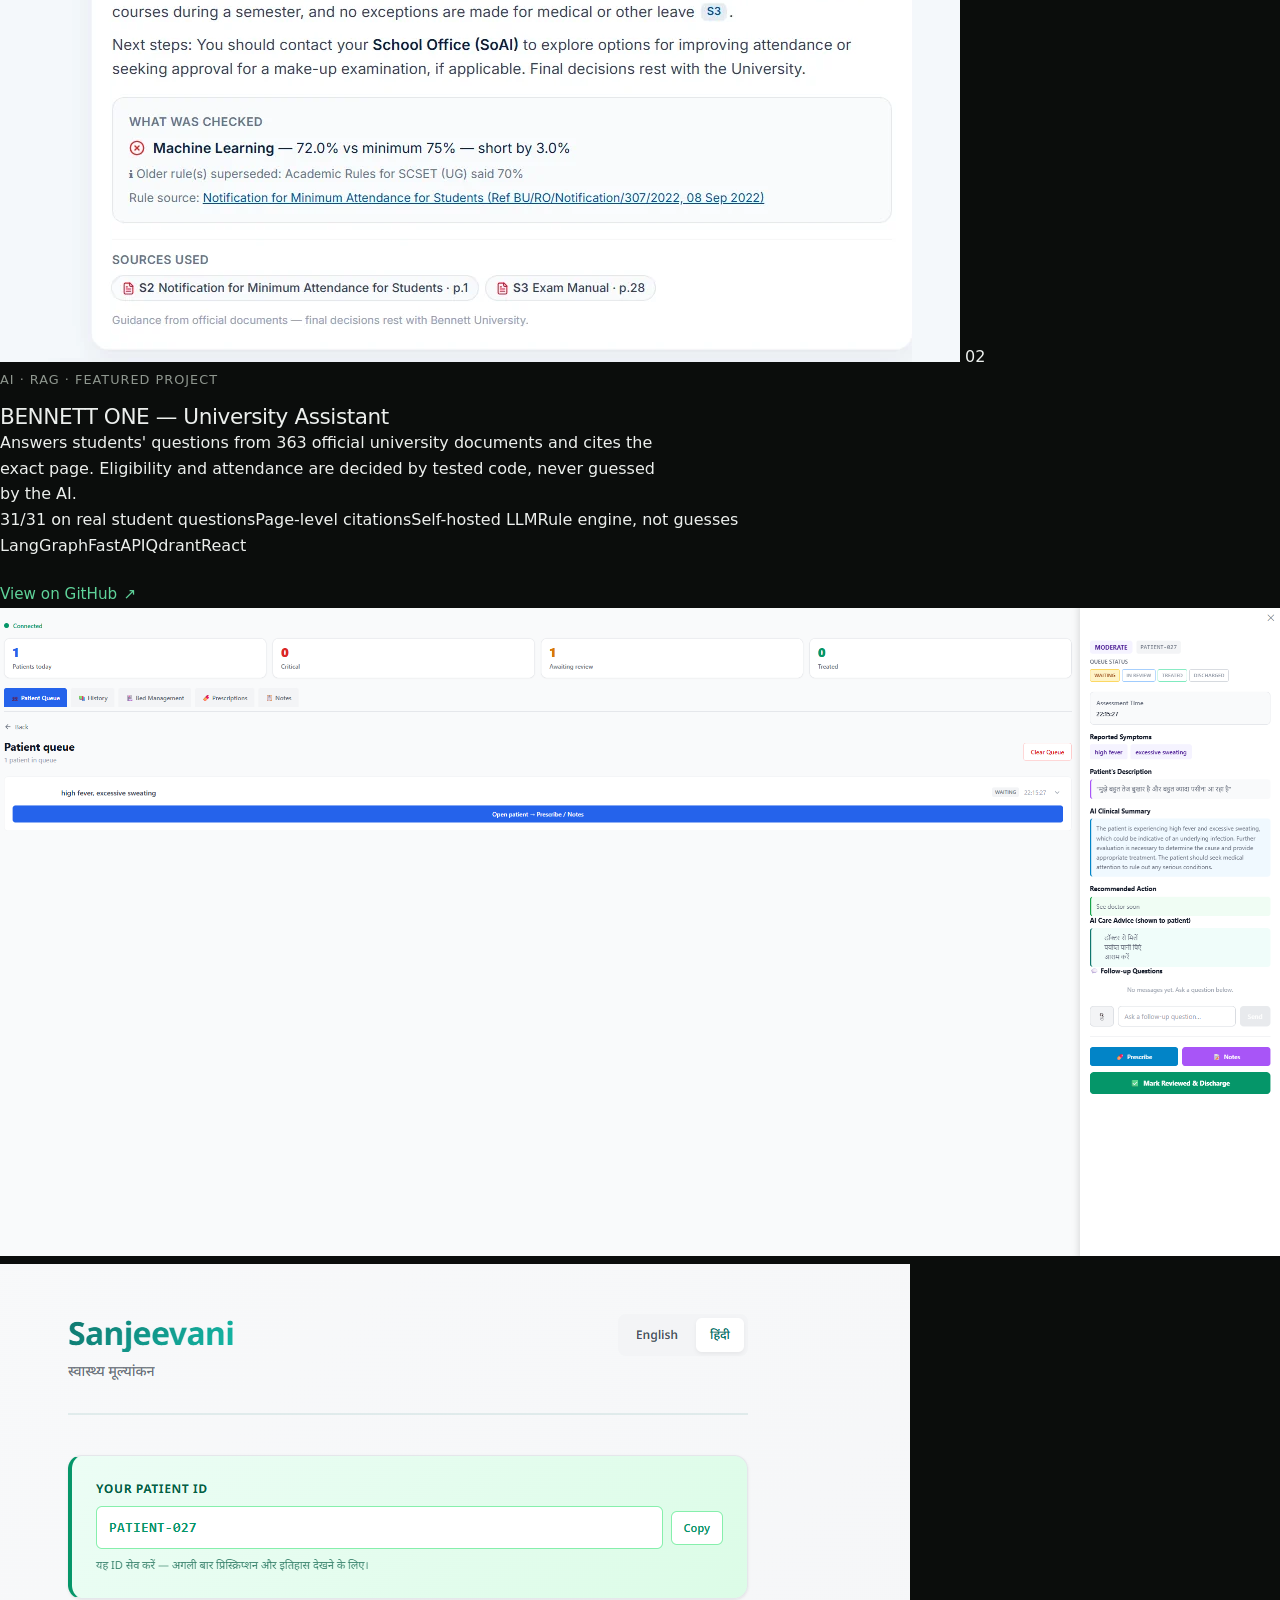
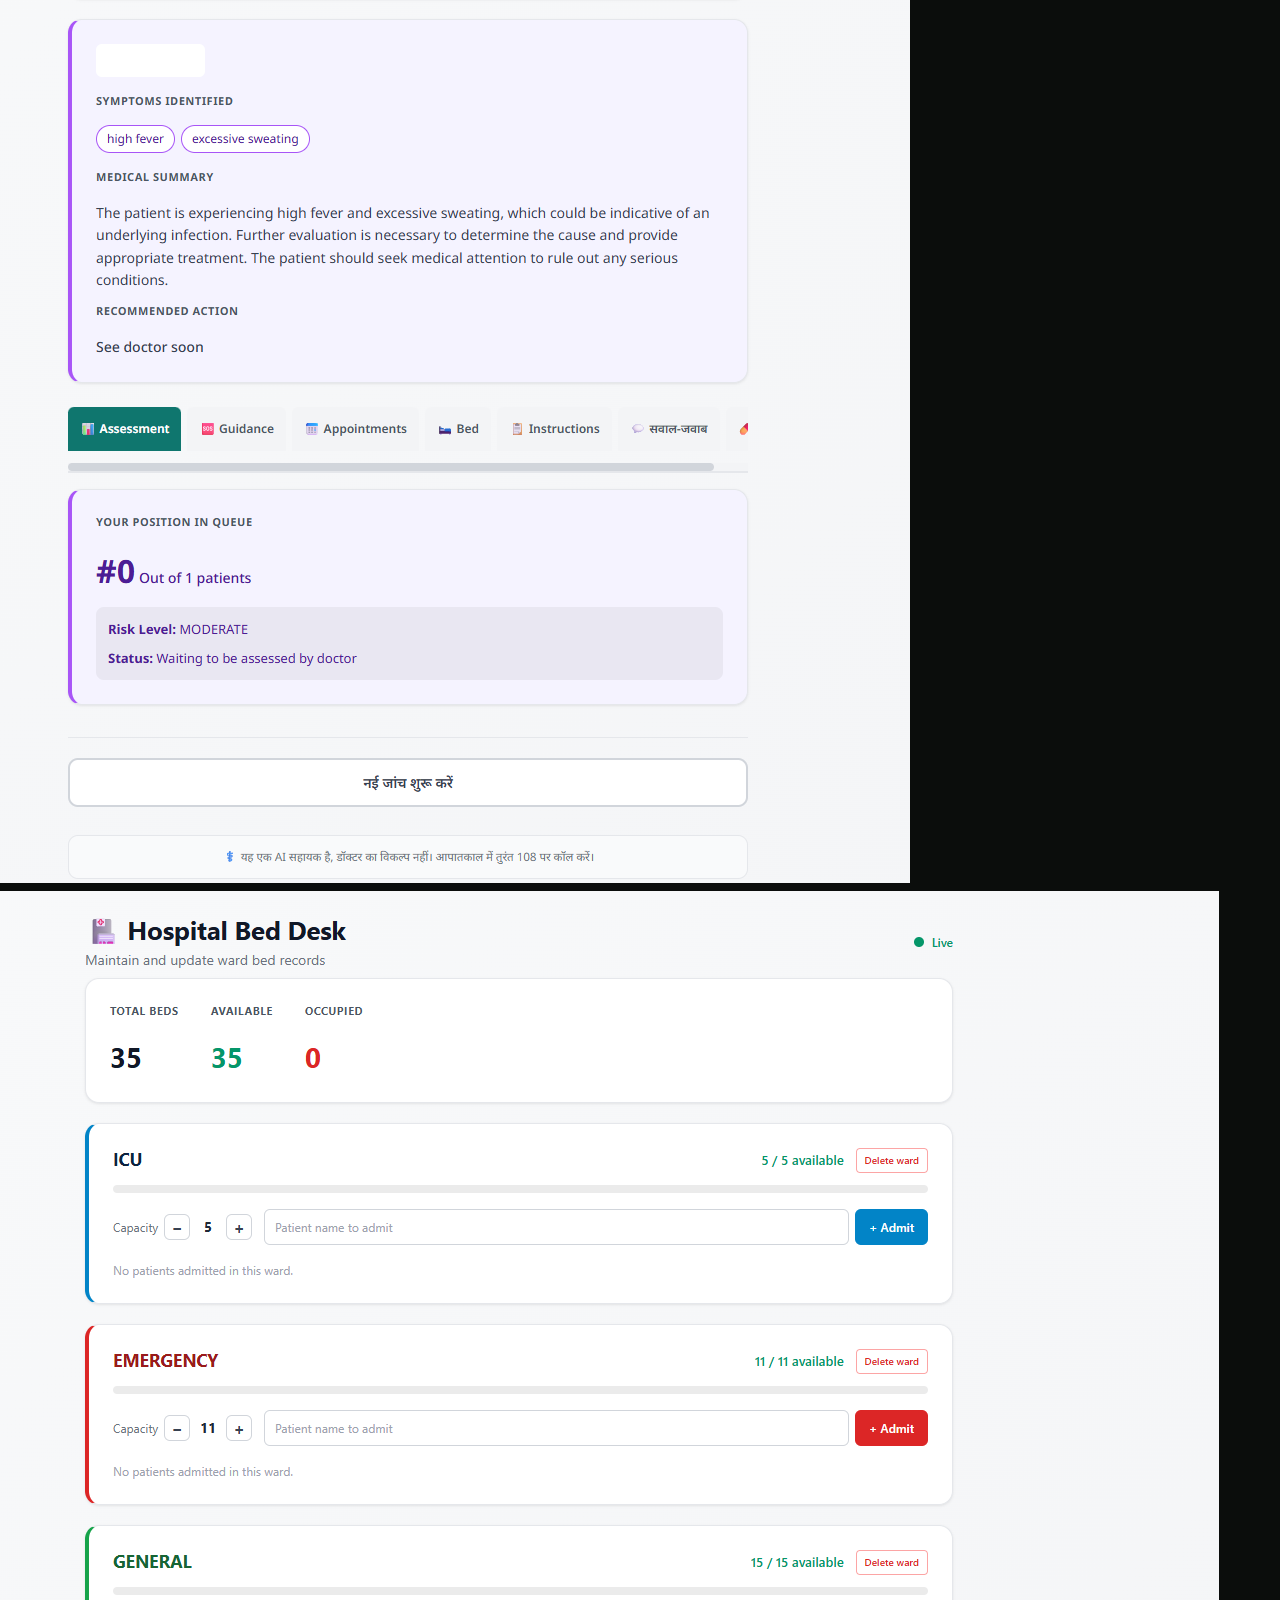
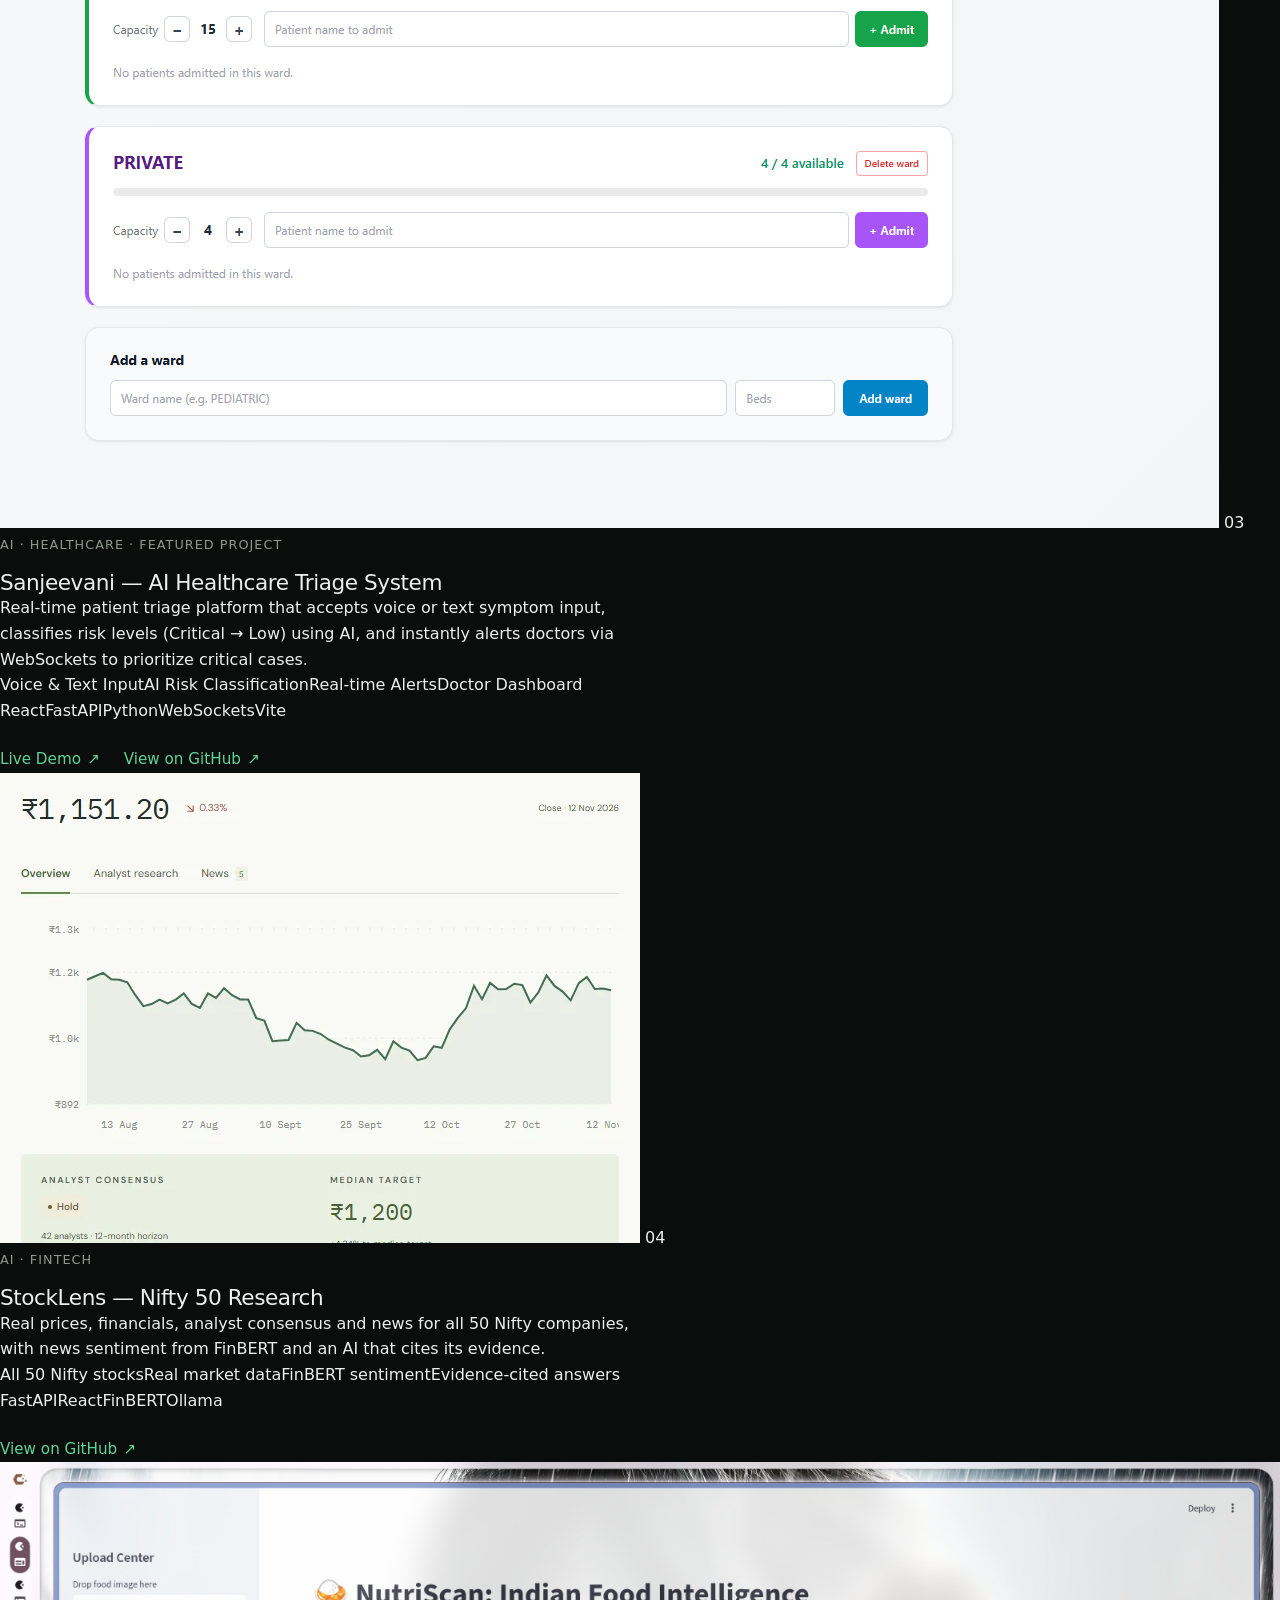
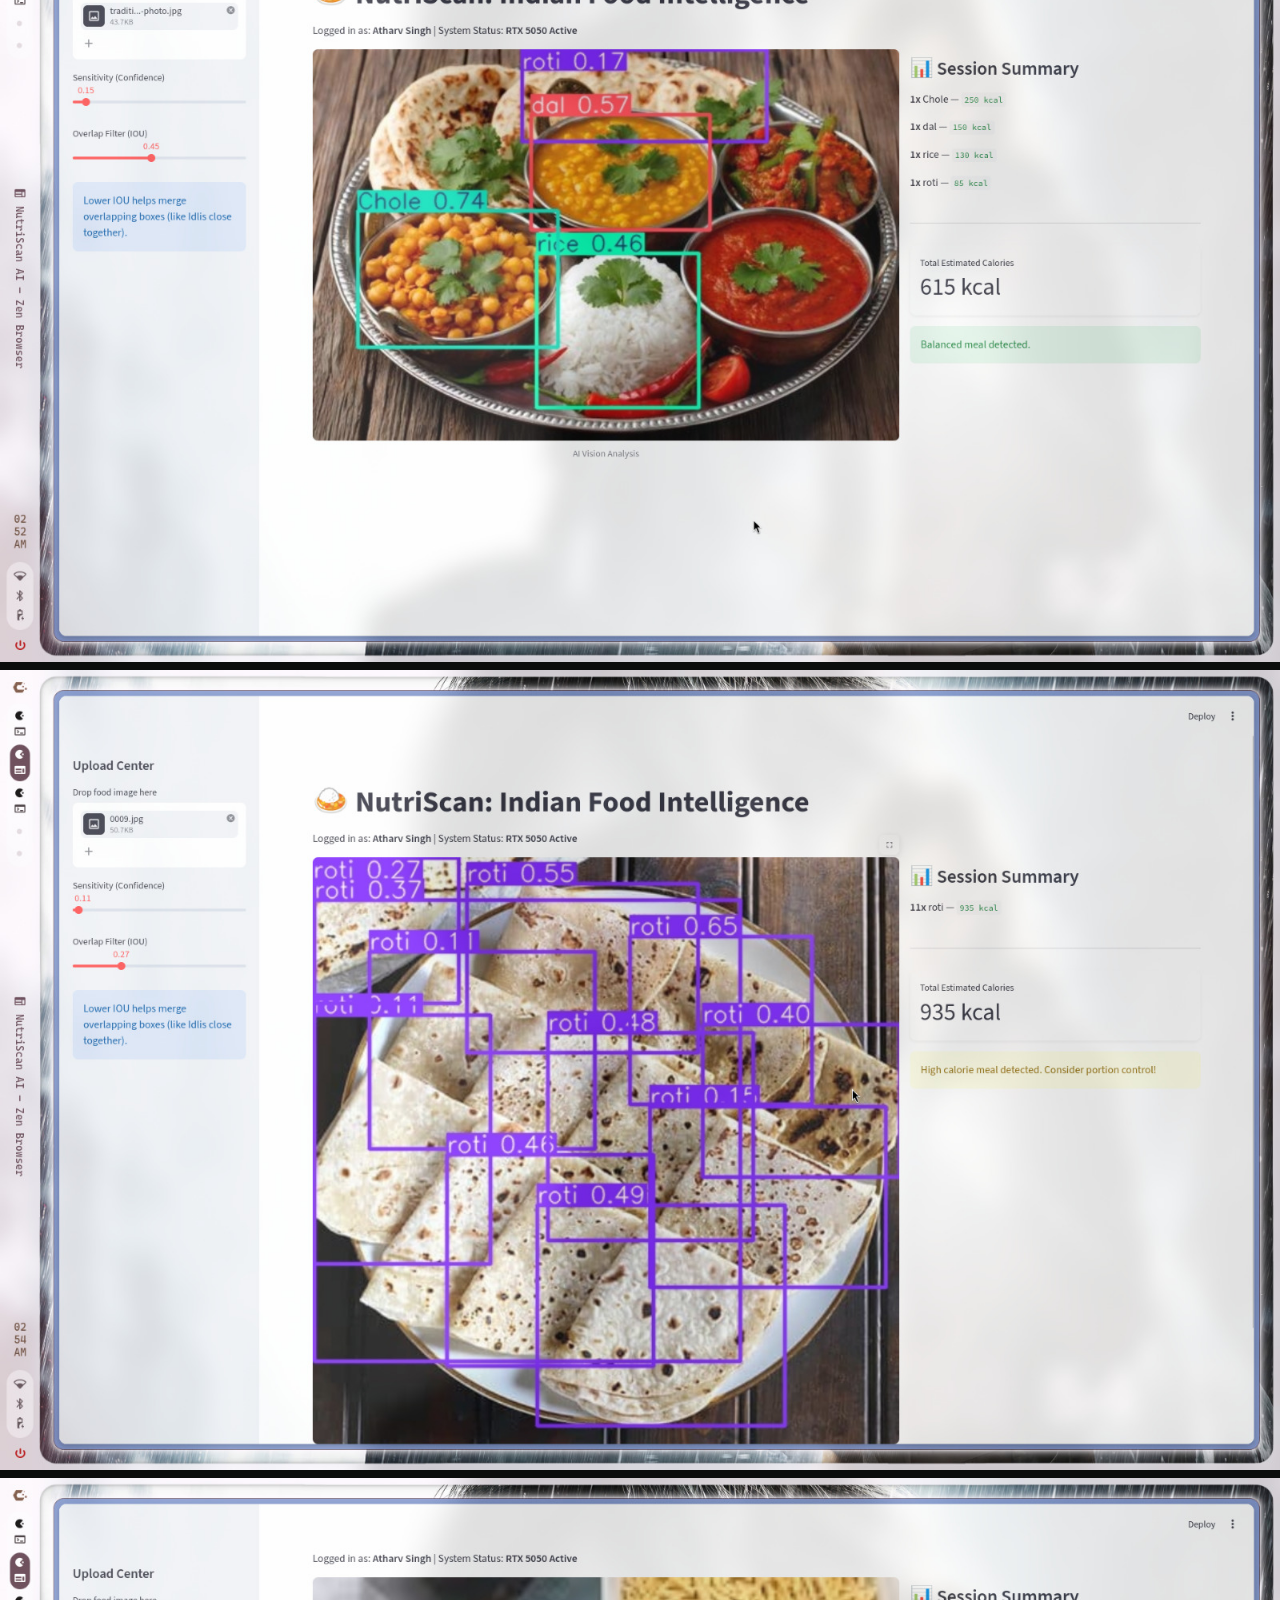
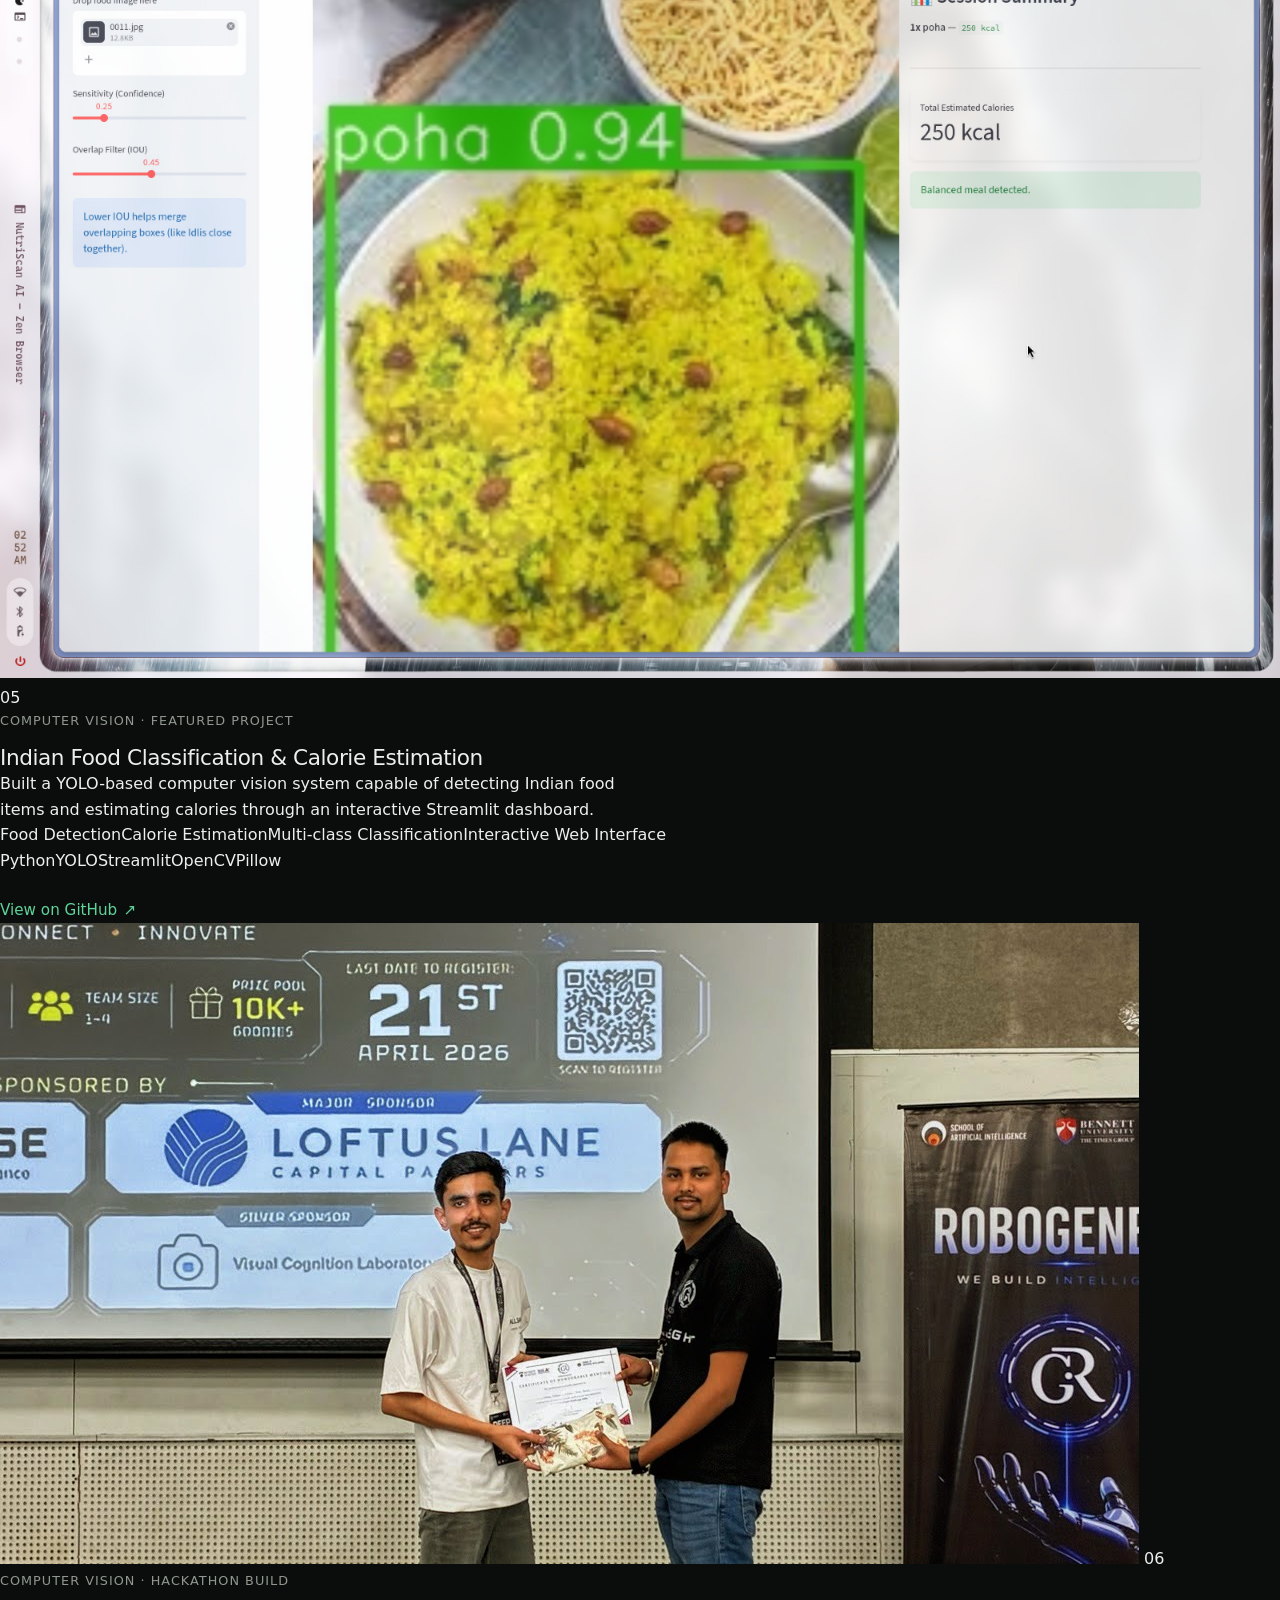
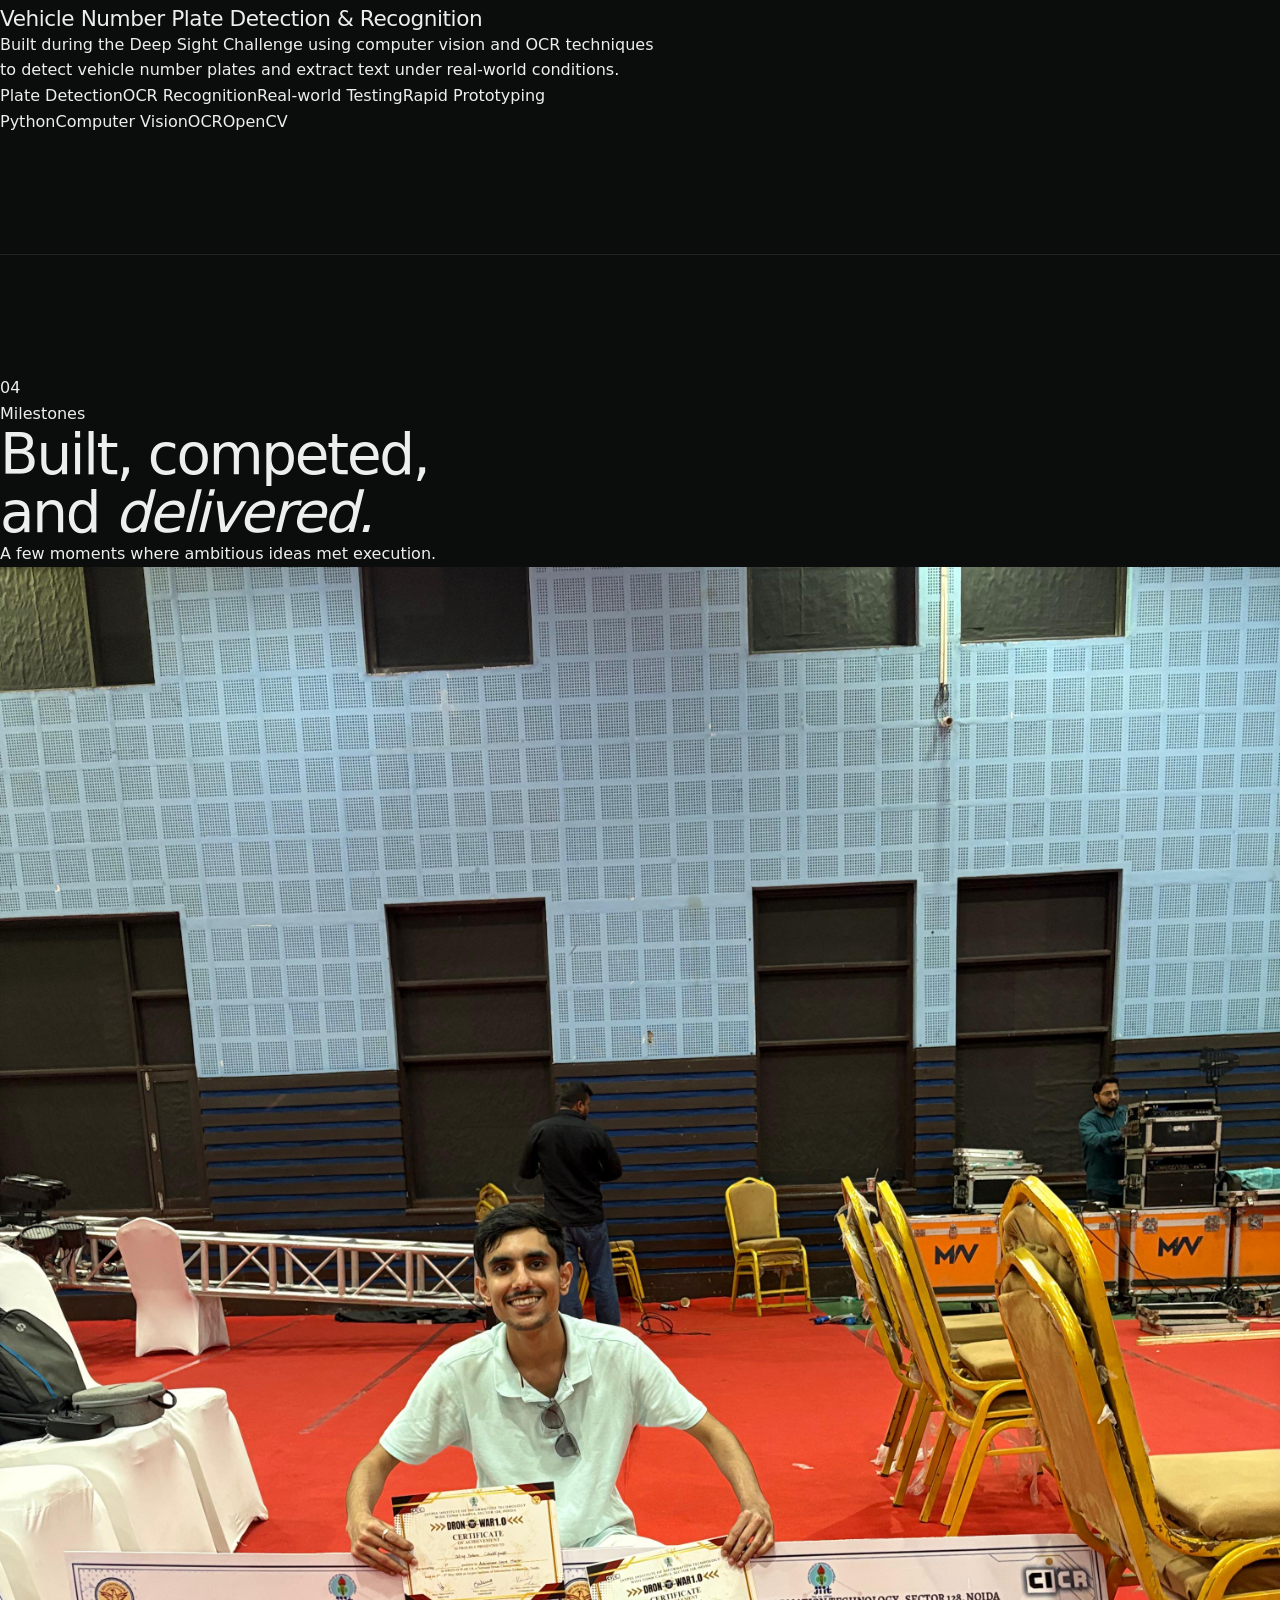
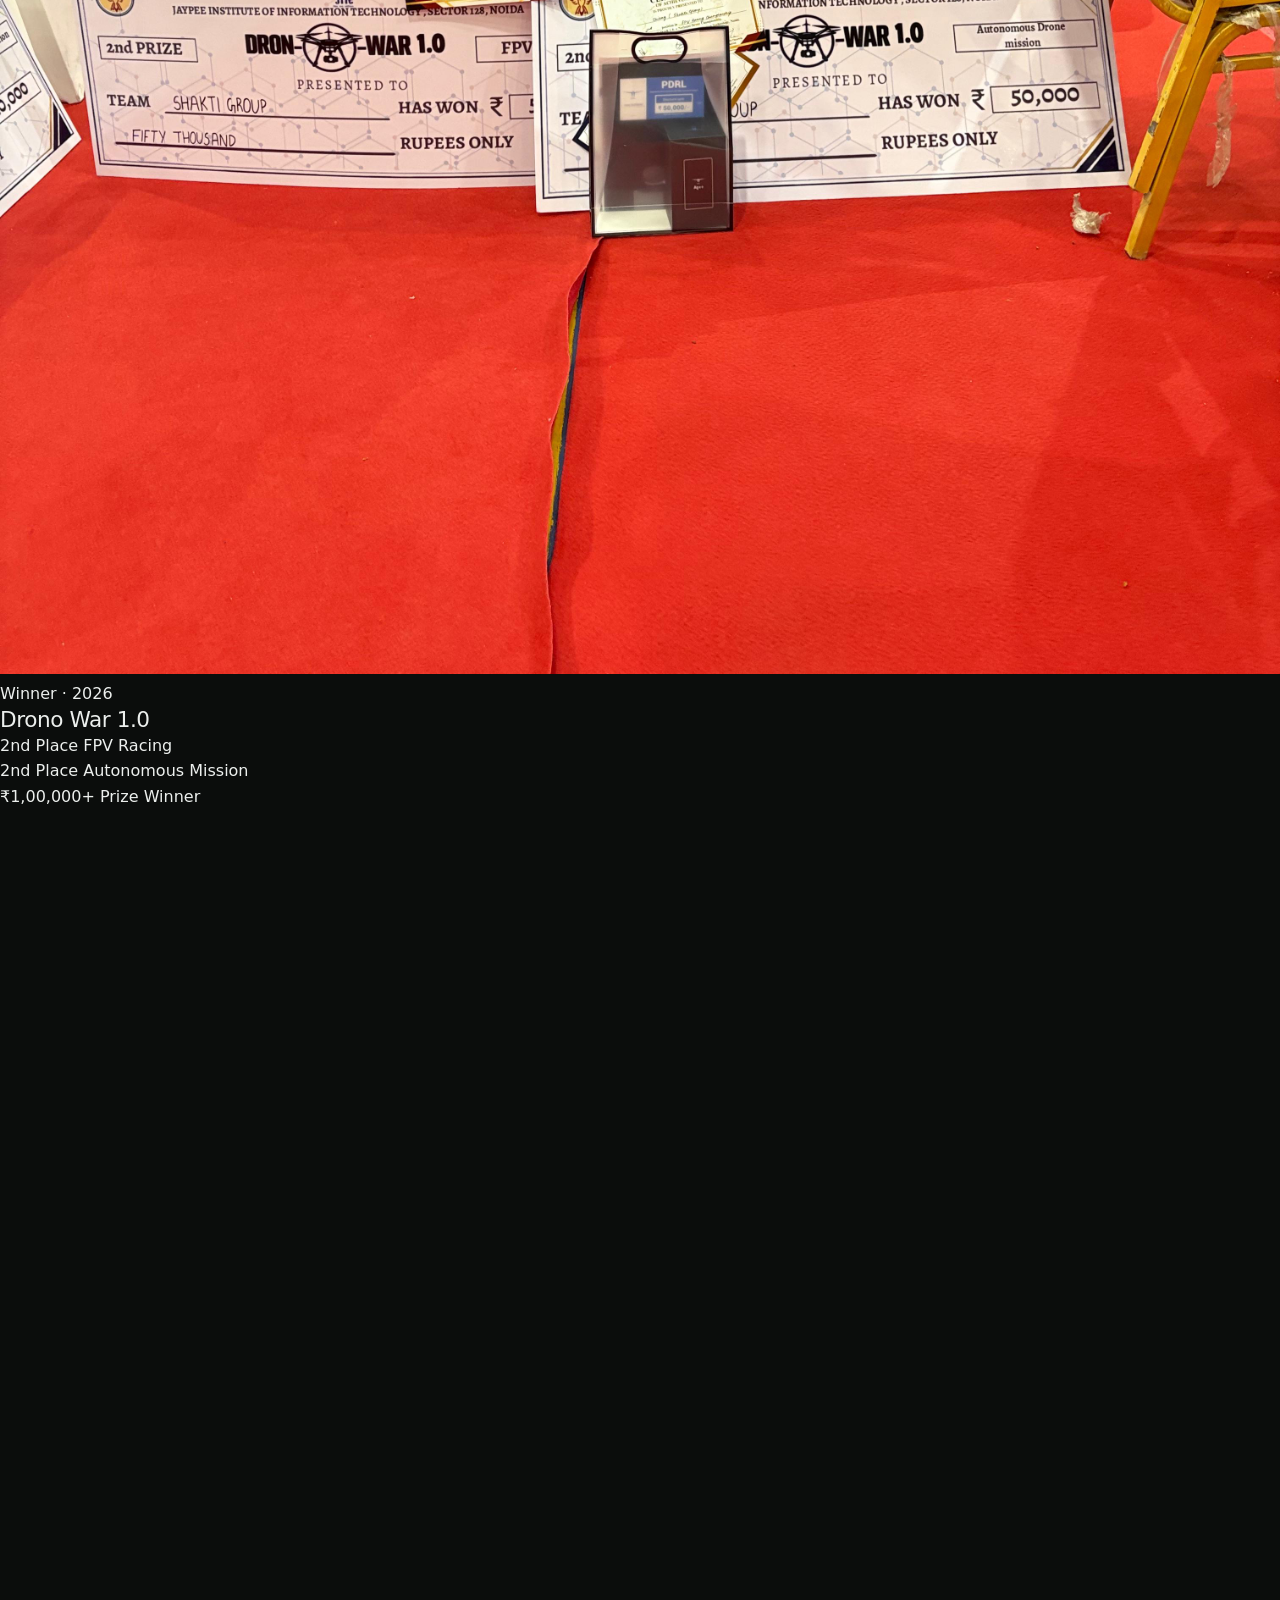
==== commit fc0e3ff5: "Merge branch 'main' into preview-projects" ====
--- a/index.html
+++ b/index.html
@@ -139,36 +139,39 @@
             </div>
 
             <article class="featured-project reveal">
-                <div class="project-gallery project-food">
-                    <button class="gallery-main lightbox-trigger" data-image="gallery/FOOD1.jpeg" aria-label="View food detection project image"><img src="gallery/FOOD1.jpeg" alt="Indian food detection project interface" loading="lazy"></button>
-                    <button class="gallery-small lightbox-trigger" data-image="gallery/FOOD2.jpeg" aria-label="View food classification image"><img src="gallery/FOOD2.jpeg" alt="Food classification result" loading="lazy"></button>
-                    <button class="gallery-small lightbox-trigger" data-image="gallery/FOOD3.jpeg" aria-label="View calorie estimation image"><img src="gallery/FOOD3.jpeg" alt="Calorie estimation result" loading="lazy"></button>
+                <div class="project-gallery single-image">
+                    <button class="gallery-main lightbox-trigger" data-image="projects/hinglishguard.webp" aria-label="View HinglishGuard — Hinglish Moderation Bot screenshot"><img src="projects/hinglishguard.webp" alt="HinglishGuard bot in Discord removing abusive messages and posting a warning" loading="lazy"></button>
                     <span class="project-number">01</span>
                 </div>
                 <div class="project-info">
-                    <span class="project-type">Computer Vision · Featured Project</span>
-                    <h3>Indian Food Classification & Calorie Estimation</h3>
-                    <p>Built a YOLO-based computer vision system capable of detecting Indian food items and estimating calories through an interactive Streamlit dashboard.</p>
-                    <div class="feature-list">
-                        <span>Food Detection</span><span>Calorie Estimation</span><span>Multi-class Classification</span><span>Interactive Web Interface</span>
-                    </div>
-                    <div class="tech-row"><span>Python</span><span>YOLO</span><span>Streamlit</span><span>OpenCV</span><span>Pillow</span></div>
+                    <span class="project-type">NLP · Discord Bot · Featured Project</span>
+                    <h3>HinglishGuard — Hinglish Moderation Bot</h3>
+                    <p>A Discord bot that removes abuse and religious hate in Hindi and Hinglish, and sends uncertain messages to a human moderator. Built on fine-tuned transformer models.</p>
+                    <div class="feature-list"><span>Macro-F1 0.744 → 0.800</span><span>Decodes disguised slurs</span><span>Live on Discord</span><span>Human review for edge cases</span></div>
+                    <div class="tech-row"><span>PyTorch</span><span>HingRoBERTa</span><span>discord.py</span><span>Ollama</span></div>
+                    <div class="project-links">
+                        <a class="text-link" href="https://github.com/chiragduhoon/hinglishguard" target="_blank" rel="noreferrer">View on GitHub <span>↗</span></a>
+                    </div>
                 </div>
             </article>
 
             <article class="featured-project project-reverse reveal">
                 <div class="project-gallery single-image">
-                    <button class="gallery-main lightbox-trigger" data-image="gallery/DEEPSIGHT.JPG" aria-label="View Deep Sight project image"><img src="gallery/DEEPSIGHT.JPG" alt="Deep Sight Challenge team and project" loading="lazy"></button>
+                    <button class="gallery-main lightbox-trigger" data-image="projects/bennett-one.webp" aria-label="View BENNETT ONE — University Assistant screenshot"><img src="projects/bennett-one.webp" alt="BENNETT ONE answer showing a 75% attendance check with page-level citations" loading="lazy"></button>
                     <span class="project-number">02</span>
                 </div>
                 <div class="project-info">
-                    <span class="project-type">Computer Vision · Hackathon Build</span>
-                    <h3>Vehicle Number Plate Detection & Recognition</h3>
-                    <p>Built during the Deep Sight Challenge using computer vision and OCR techniques to detect vehicle number plates and extract text under real-world conditions.</p>
-                    <div class="feature-list"><span>Plate Detection</span><span>OCR Recognition</span><span>Real-world Testing</span><span>Rapid Prototyping</span></div>
-                    <div class="tech-row"><span>Python</span><span>Computer Vision</span><span>OCR</span><span>OpenCV</span></div>
-                </div>
-            </article>
+                    <span class="project-type">AI · RAG · Featured Project</span>
+                    <h3>BENNETT ONE — University Assistant</h3>
+                    <p>Answers students' questions from 363 official university documents and cites the exact page. Eligibility and attendance are decided by tested code, never guessed by the AI.</p>
+                    <div class="feature-list"><span>31/31 on real student questions</span><span>Page-level citations</span><span>Self-hosted LLM</span><span>Rule engine, not guesses</span></div>
+                    <div class="tech-row"><span>LangGraph</span><span>FastAPI</span><span>Qdrant</span><span>React</span></div>
+                    <div class="project-links">
+                        <a class="text-link" href="https://github.com/chiragduhoon/bennett-one" target="_blank" rel="noreferrer">View on GitHub <span>↗</span></a>
+                    </div>
+                </div>
+            </article>
+
             <article class="featured-project reveal">
                 <div class="project-gallery project-food">
                     <button class="gallery-main lightbox-trigger" data-image="sanjeevani/Screenshot 2026-06-25 221604.png" aria-label="View Sanjeevani doctor dashboard"><img src="sanjeevani/Screenshot 2026-06-25 221604.png" alt="Sanjeevani doctor dashboard with patient queue and AI clinical summary" loading="lazy"></button>
@@ -188,6 +191,58 @@
                         <a class="text-link" href="https://sanjeevani-frontend-zaah.onrender.com/" target="_blank" rel="noreferrer">Live Demo <span>↗</span></a>
                         <a class="text-link" href="https://github.com/chiragduhoon/sanjeevani-ai-triage" target="_blank" rel="noreferrer">View on GitHub <span>↗</span></a>
                     </div>
+                </div>
+            </article>
+
+            <article class="featured-project project-reverse reveal">
+                <div class="project-gallery single-image">
+                    <button class="gallery-main lightbox-trigger" data-image="projects/stocklens.webp" aria-label="View StockLens — Nifty 50 Research screenshot"><img src="projects/stocklens.webp" alt="StockLens Infosys view with real price history, analyst consensus and median target" loading="lazy"></button>
+                    <span class="project-number">04</span>
+                </div>
+                <div class="project-info">
+                    <span class="project-type">AI · Fintech</span>
+                    <h3>StockLens — Nifty 50 Research</h3>
+                    <p>Real prices, financials, analyst consensus and news for all 50 Nifty companies, with news sentiment from FinBERT and an AI that cites its evidence.</p>
+                    <div class="feature-list"><span>All 50 Nifty stocks</span><span>Real market data</span><span>FinBERT sentiment</span><span>Evidence-cited answers</span></div>
+                    <div class="tech-row"><span>FastAPI</span><span>React</span><span>FinBERT</span><span>Ollama</span></div>
+                    <div class="project-links">
+                        <a class="text-link" href="https://github.com/chiragduhoon/stocklens" target="_blank" rel="noreferrer">View on GitHub <span>↗</span></a>
+                    </div>
+                </div>
+            </article>
+
+            <article class="featured-project reveal">
+                <div class="project-gallery project-food">
+                    <button class="gallery-main lightbox-trigger" data-image="gallery/FOOD1.jpeg" aria-label="View food detection project image"><img src="gallery/FOOD1.jpeg" alt="Indian food detection project interface" loading="lazy"></button>
+                    <button class="gallery-small lightbox-trigger" data-image="gallery/FOOD2.jpeg" aria-label="View food classification image"><img src="gallery/FOOD2.jpeg" alt="Food classification result" loading="lazy"></button>
+                    <button class="gallery-small lightbox-trigger" data-image="gallery/FOOD3.jpeg" aria-label="View calorie estimation image"><img src="gallery/FOOD3.jpeg" alt="Calorie estimation result" loading="lazy"></button>
+                    <span class="project-number">05</span>
+                </div>
+                <div class="project-info">
+                    <span class="project-type">Computer Vision · Featured Project</span>
+                    <h3>Indian Food Classification & Calorie Estimation</h3>
+                    <p>Built a YOLO-based computer vision system capable of detecting Indian food items and estimating calories through an interactive Streamlit dashboard.</p>
+                    <div class="feature-list">
+                        <span>Food Detection</span><span>Calorie Estimation</span><span>Multi-class Classification</span><span>Interactive Web Interface</span>
+                    </div>
+                    <div class="tech-row"><span>Python</span><span>YOLO</span><span>Streamlit</span><span>OpenCV</span><span>Pillow</span></div>
+                    <div class="project-links">
+                        <a class="text-link" href="https://github.com/chiragduhoon/nutriscan" target="_blank" rel="noreferrer">View on GitHub <span>↗</span></a>
+                    </div>
+                </div>
+            </article>
+
+            <article class="featured-project project-reverse reveal">
+                <div class="project-gallery single-image">
+                    <button class="gallery-main lightbox-trigger" data-image="gallery/DEEPSIGHT.JPG" aria-label="View Deep Sight project image"><img src="gallery/DEEPSIGHT.JPG" alt="Deep Sight Challenge team and project" loading="lazy"></button>
+                    <span class="project-number">06</span>
+                </div>
+                <div class="project-info">
+                    <span class="project-type">Computer Vision · Hackathon Build</span>
+                    <h3>Vehicle Number Plate Detection & Recognition</h3>
+                    <p>Built during the Deep Sight Challenge using computer vision and OCR techniques to detect vehicle number plates and extract text under real-world conditions.</p>
+                    <div class="feature-list"><span>Plate Detection</span><span>OCR Recognition</span><span>Real-world Testing</span><span>Rapid Prototyping</span></div>
+                    <div class="tech-row"><span>Python</span><span>Computer Vision</span><span>OCR</span><span>OpenCV</span></div>
                 </div>
             </article>
 
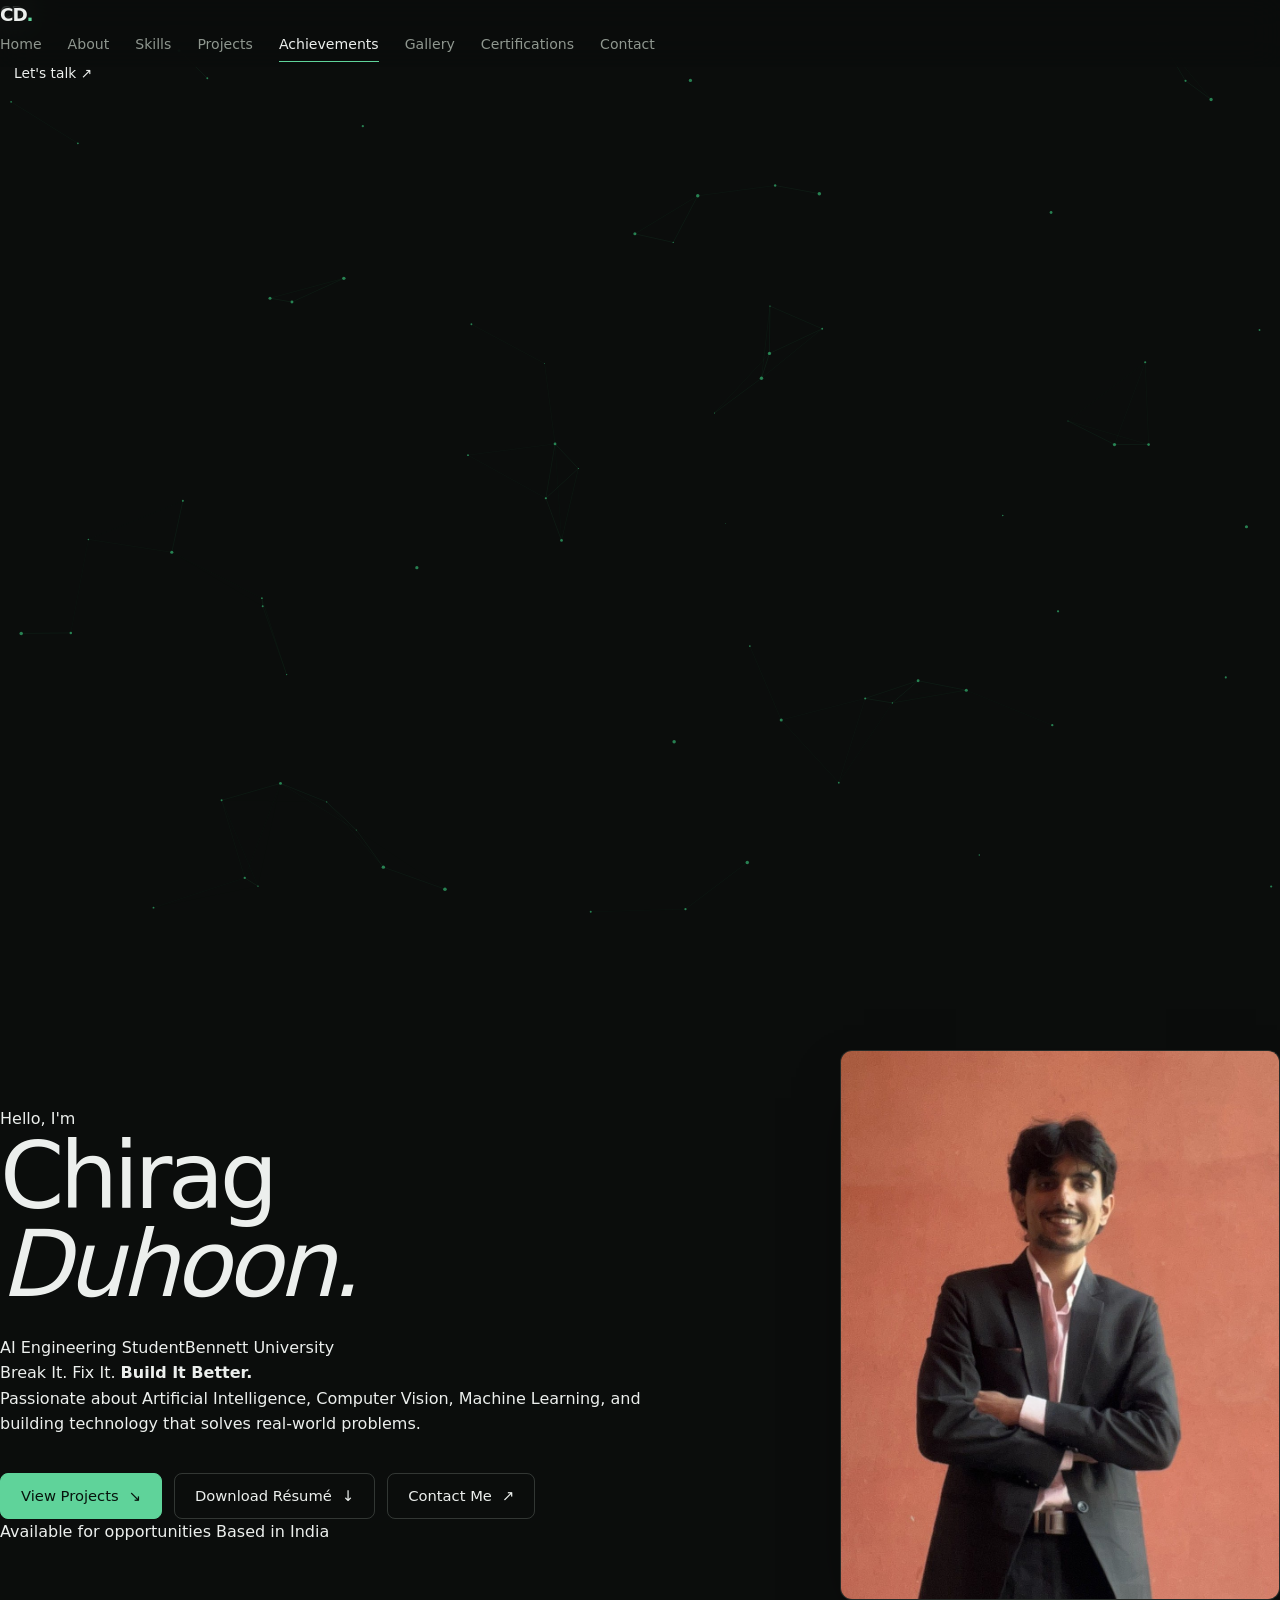
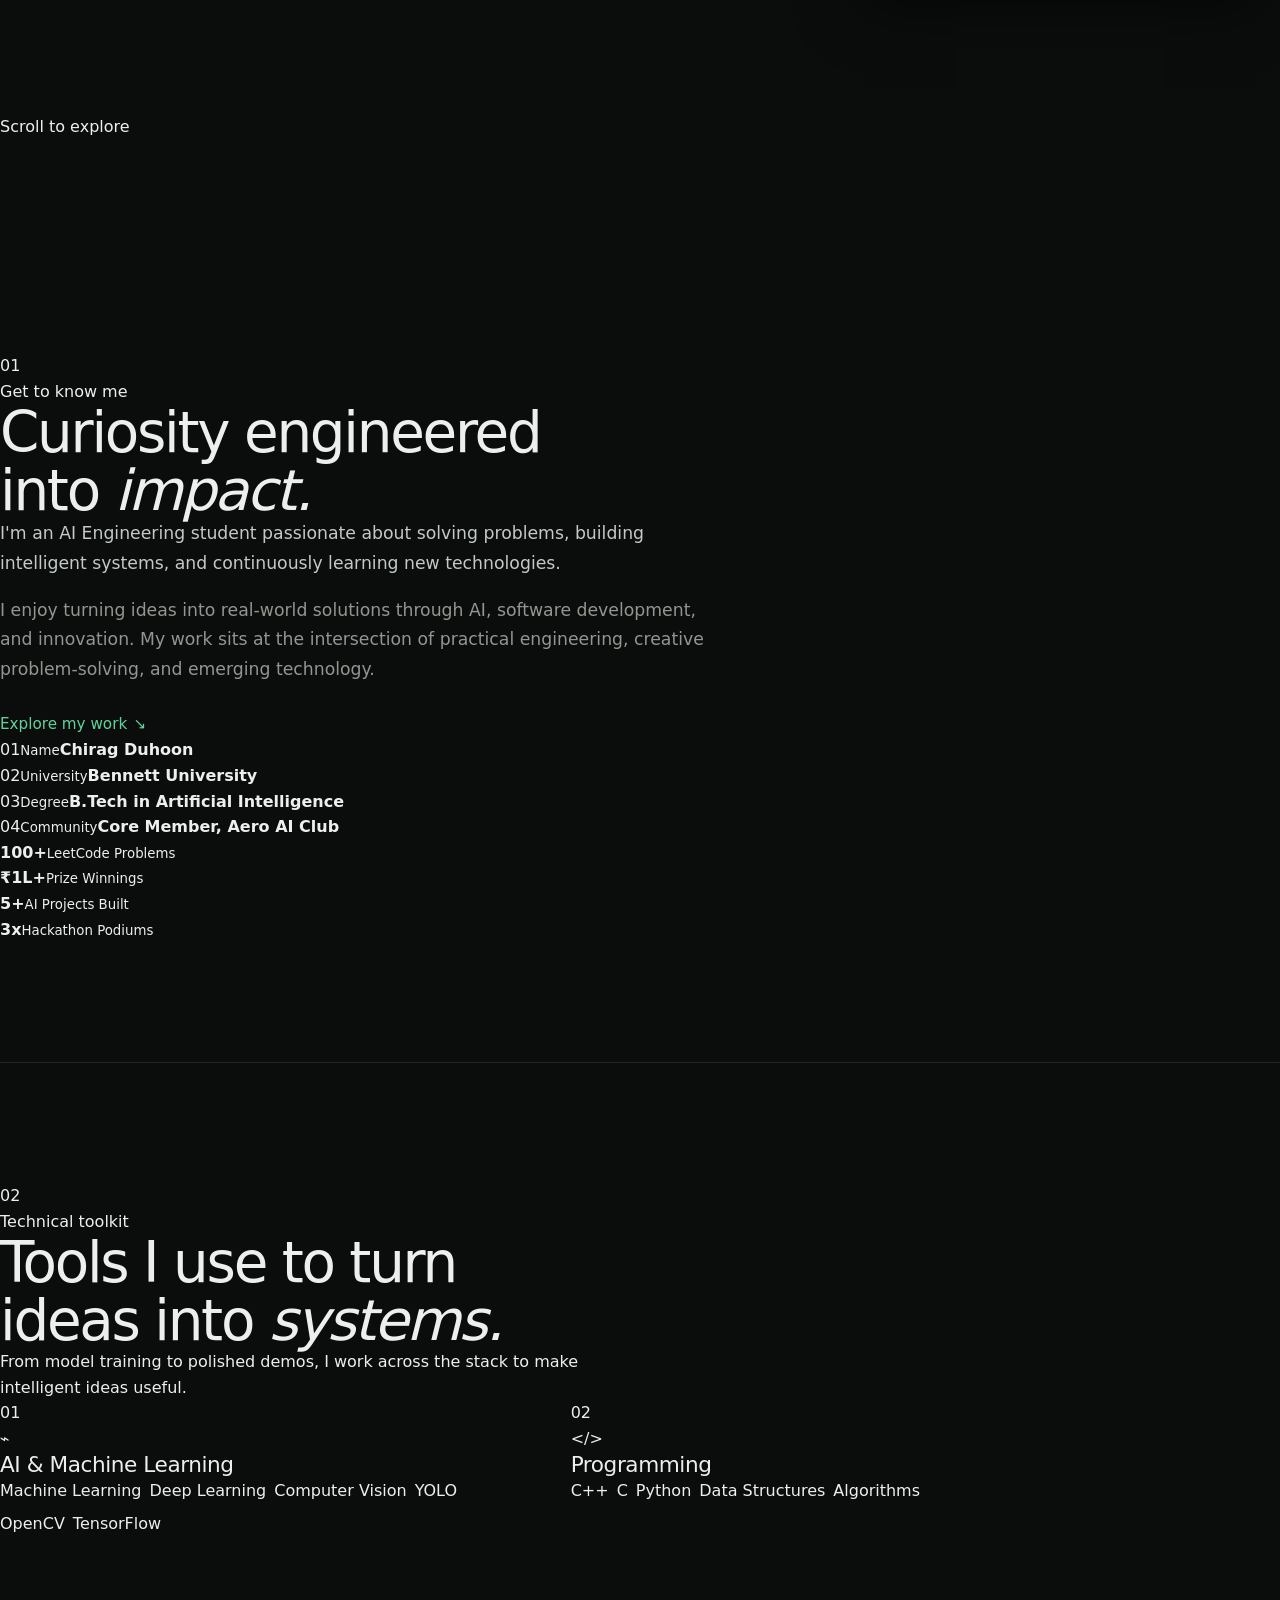
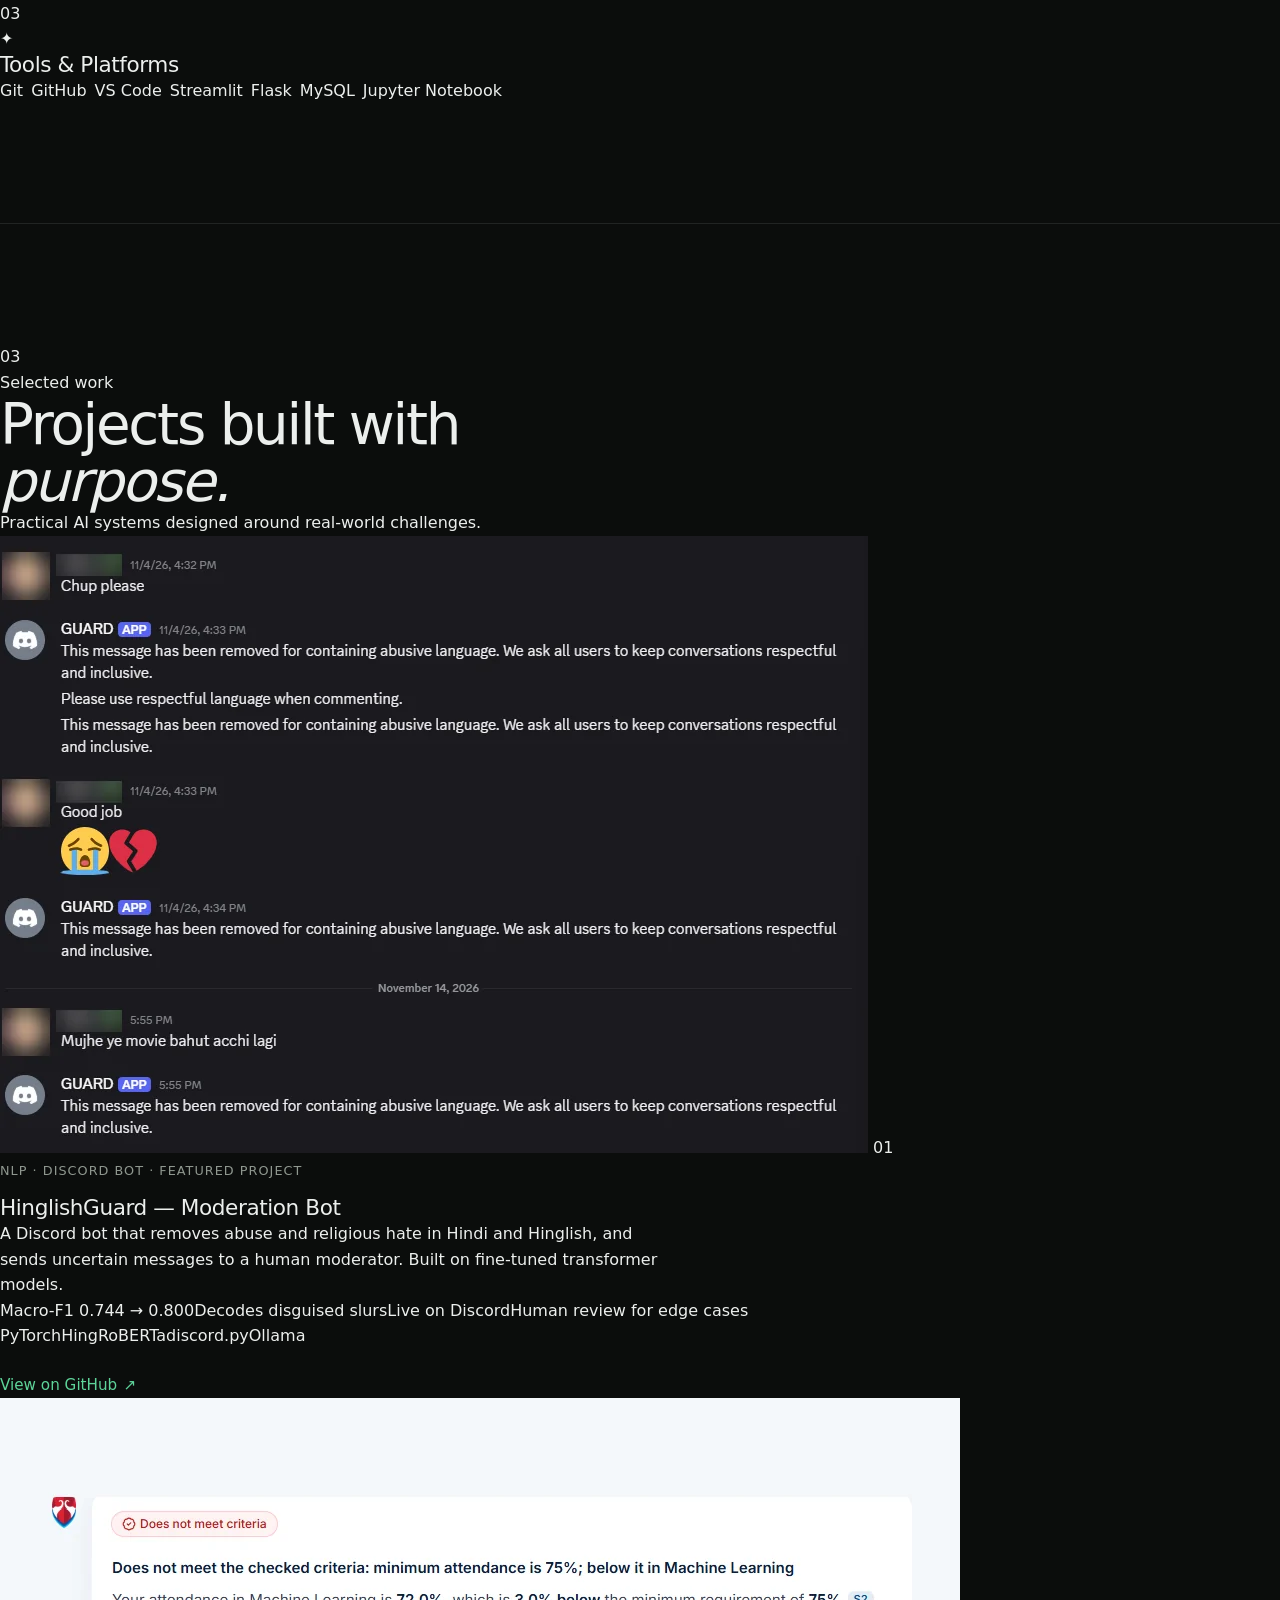
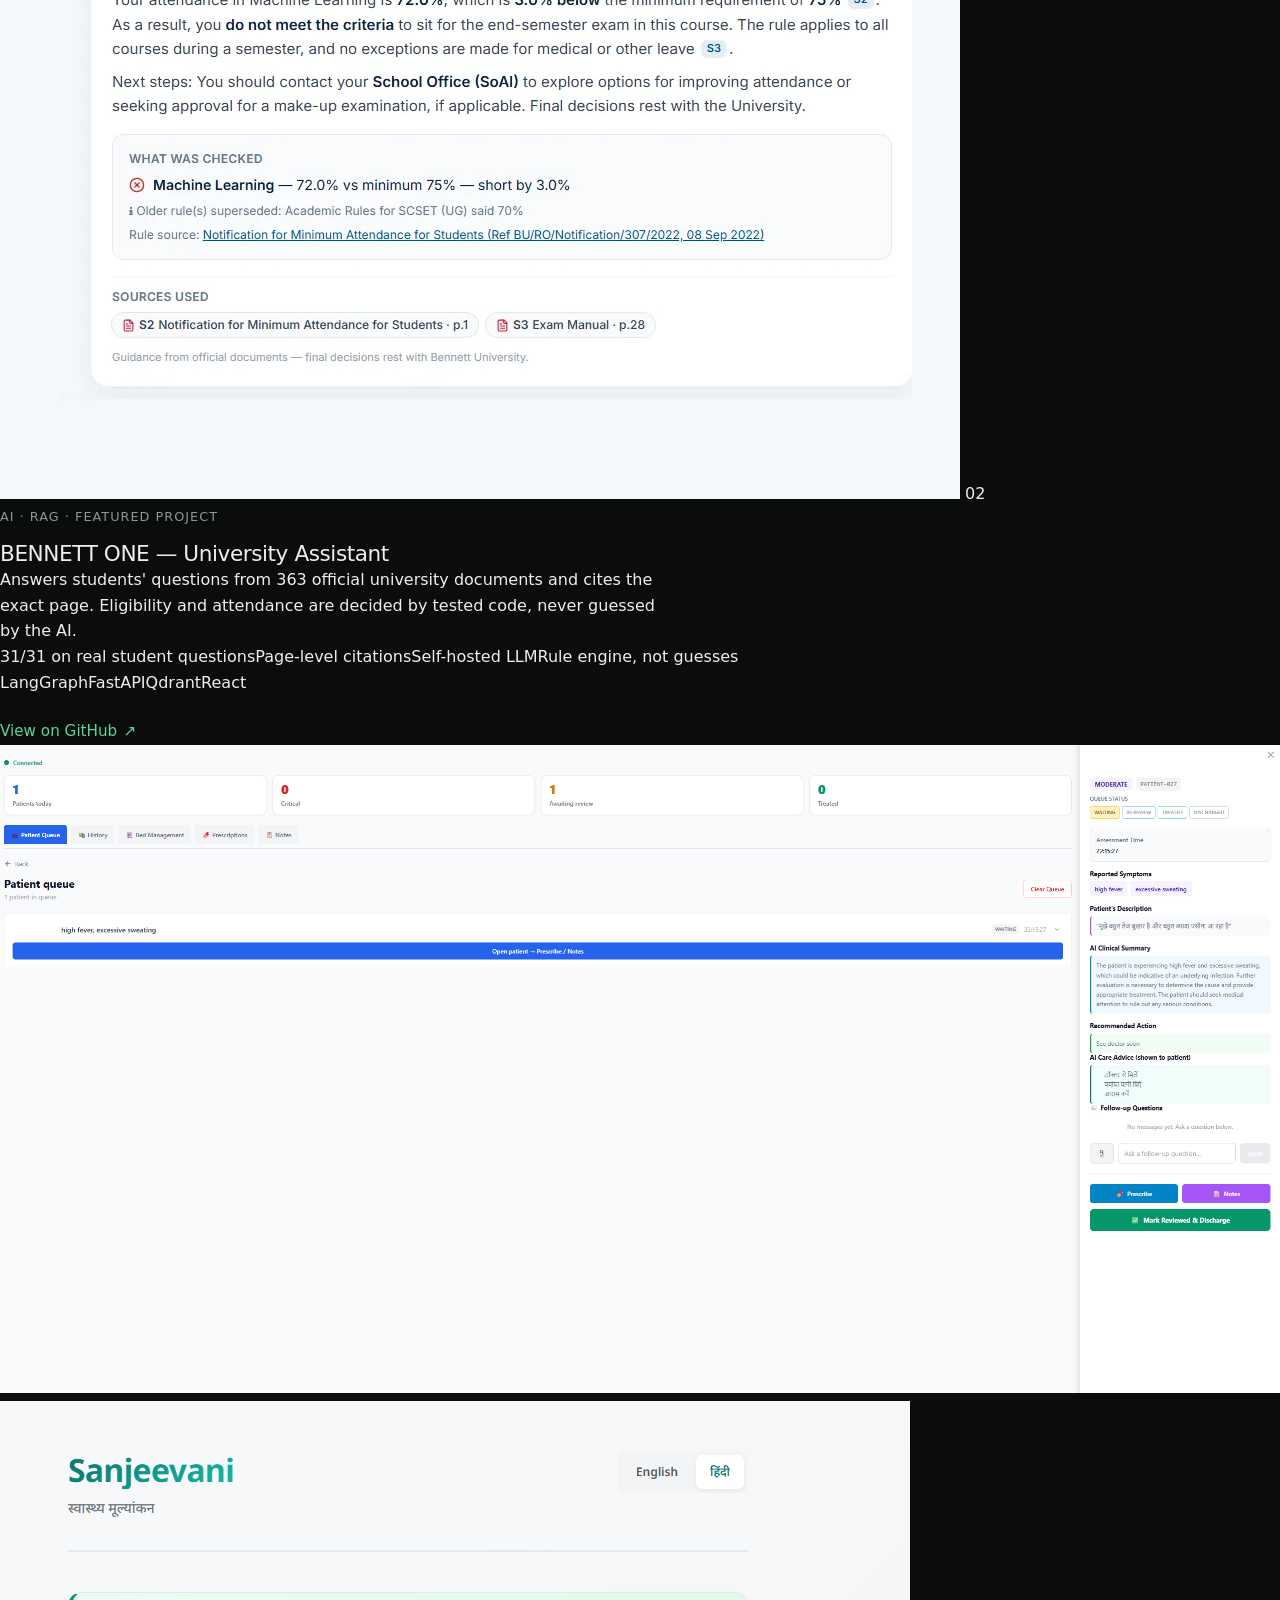
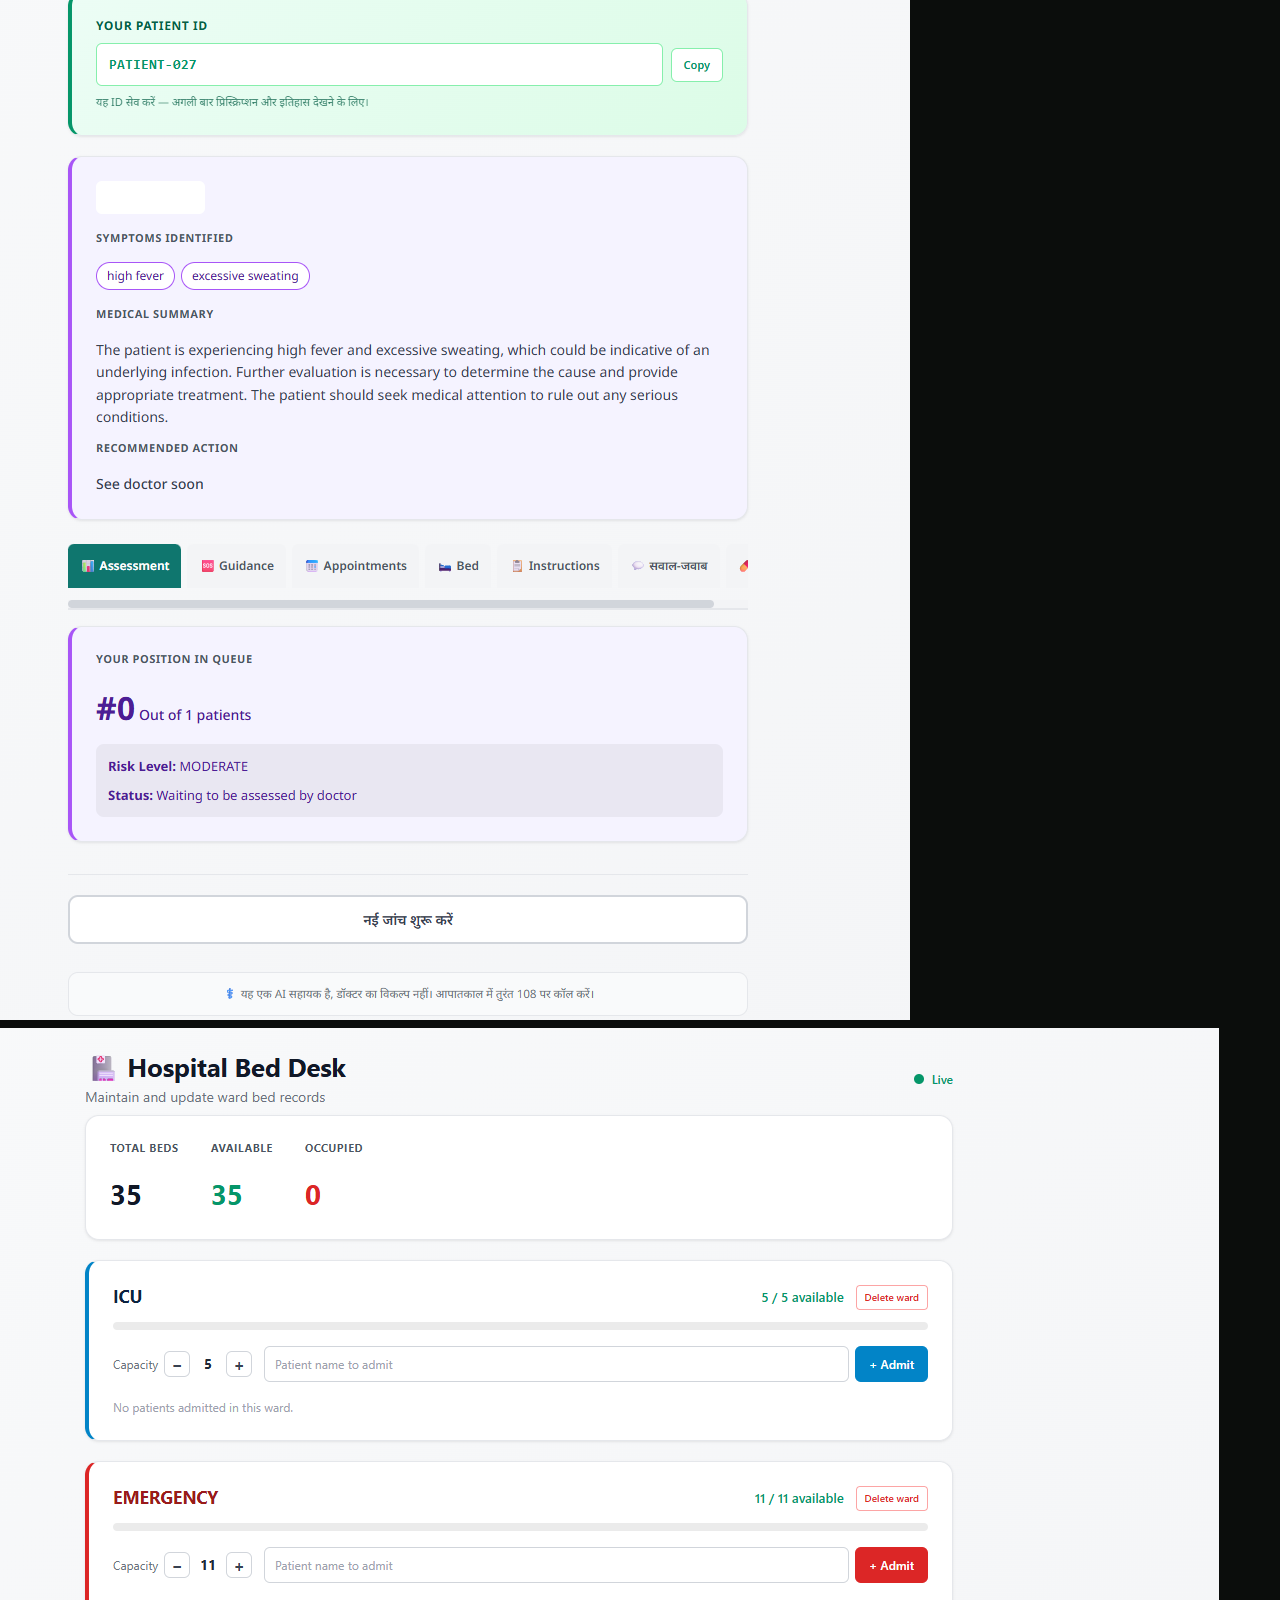
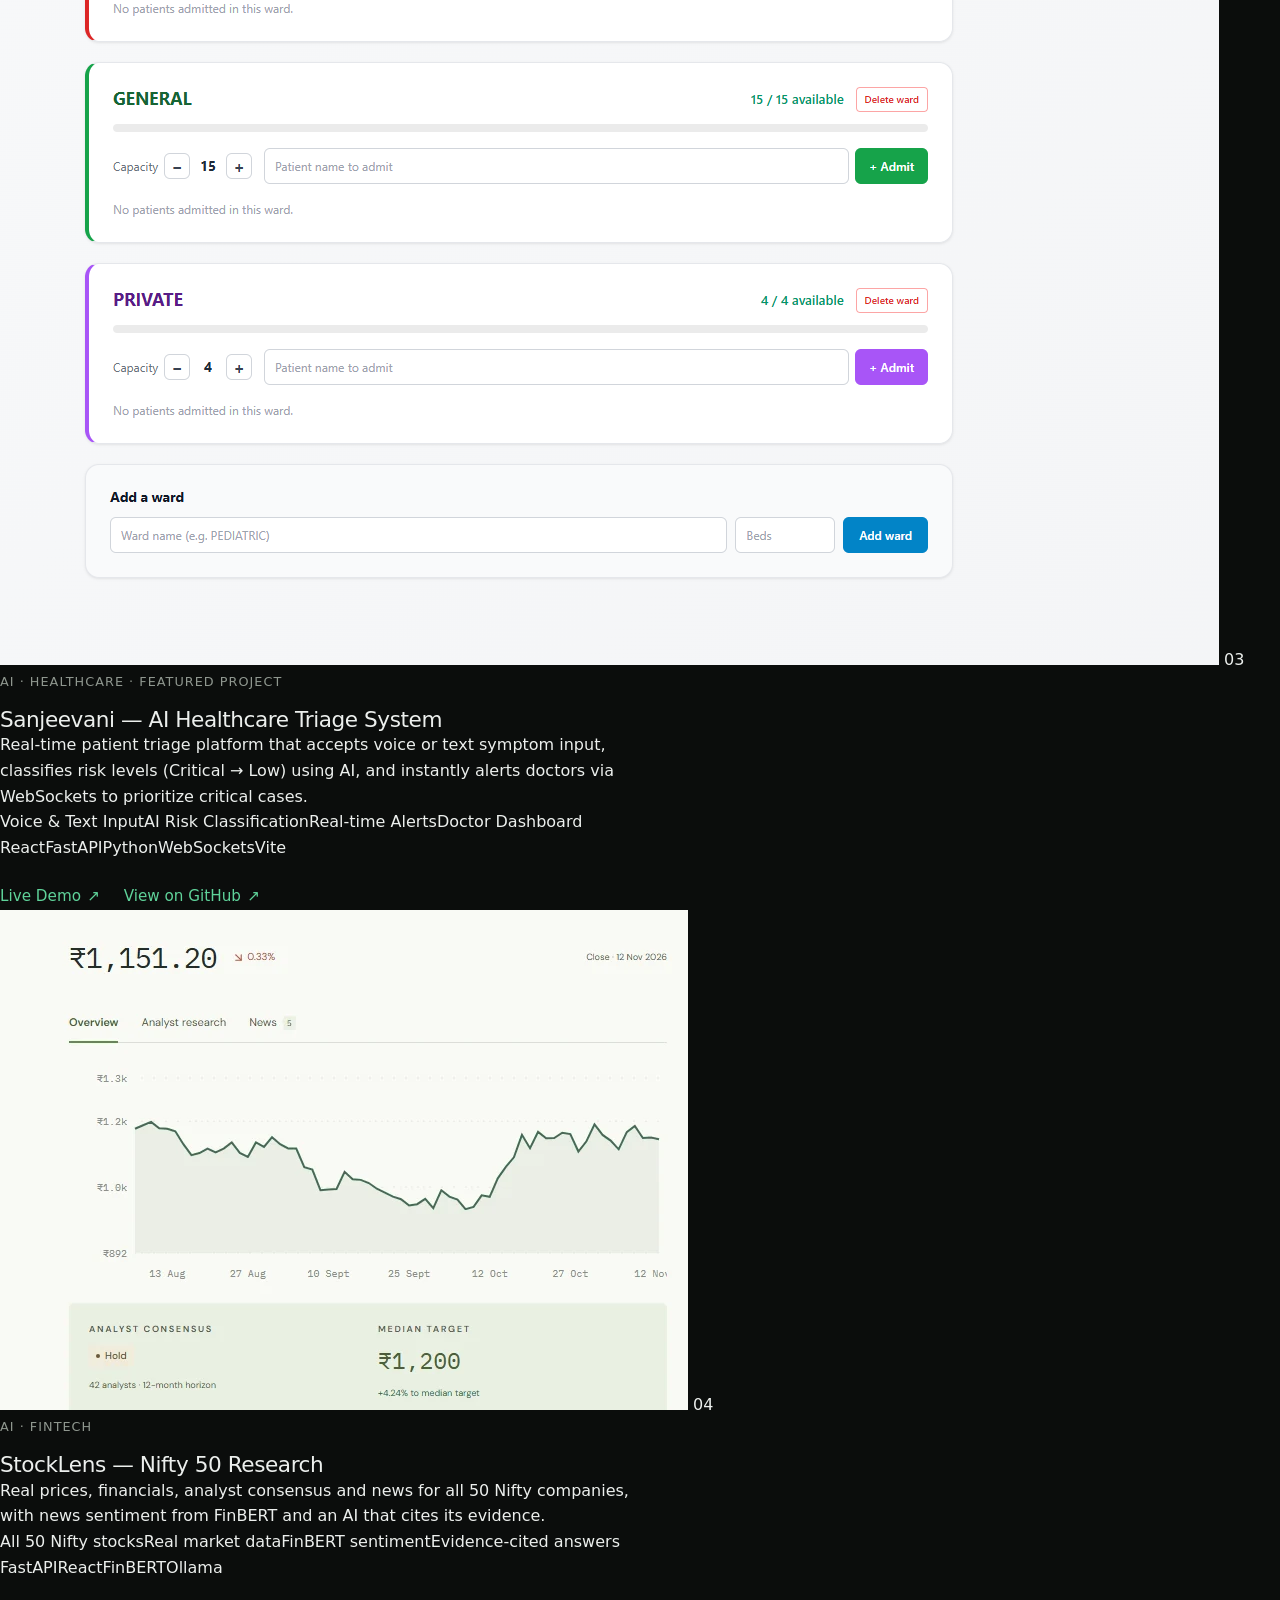
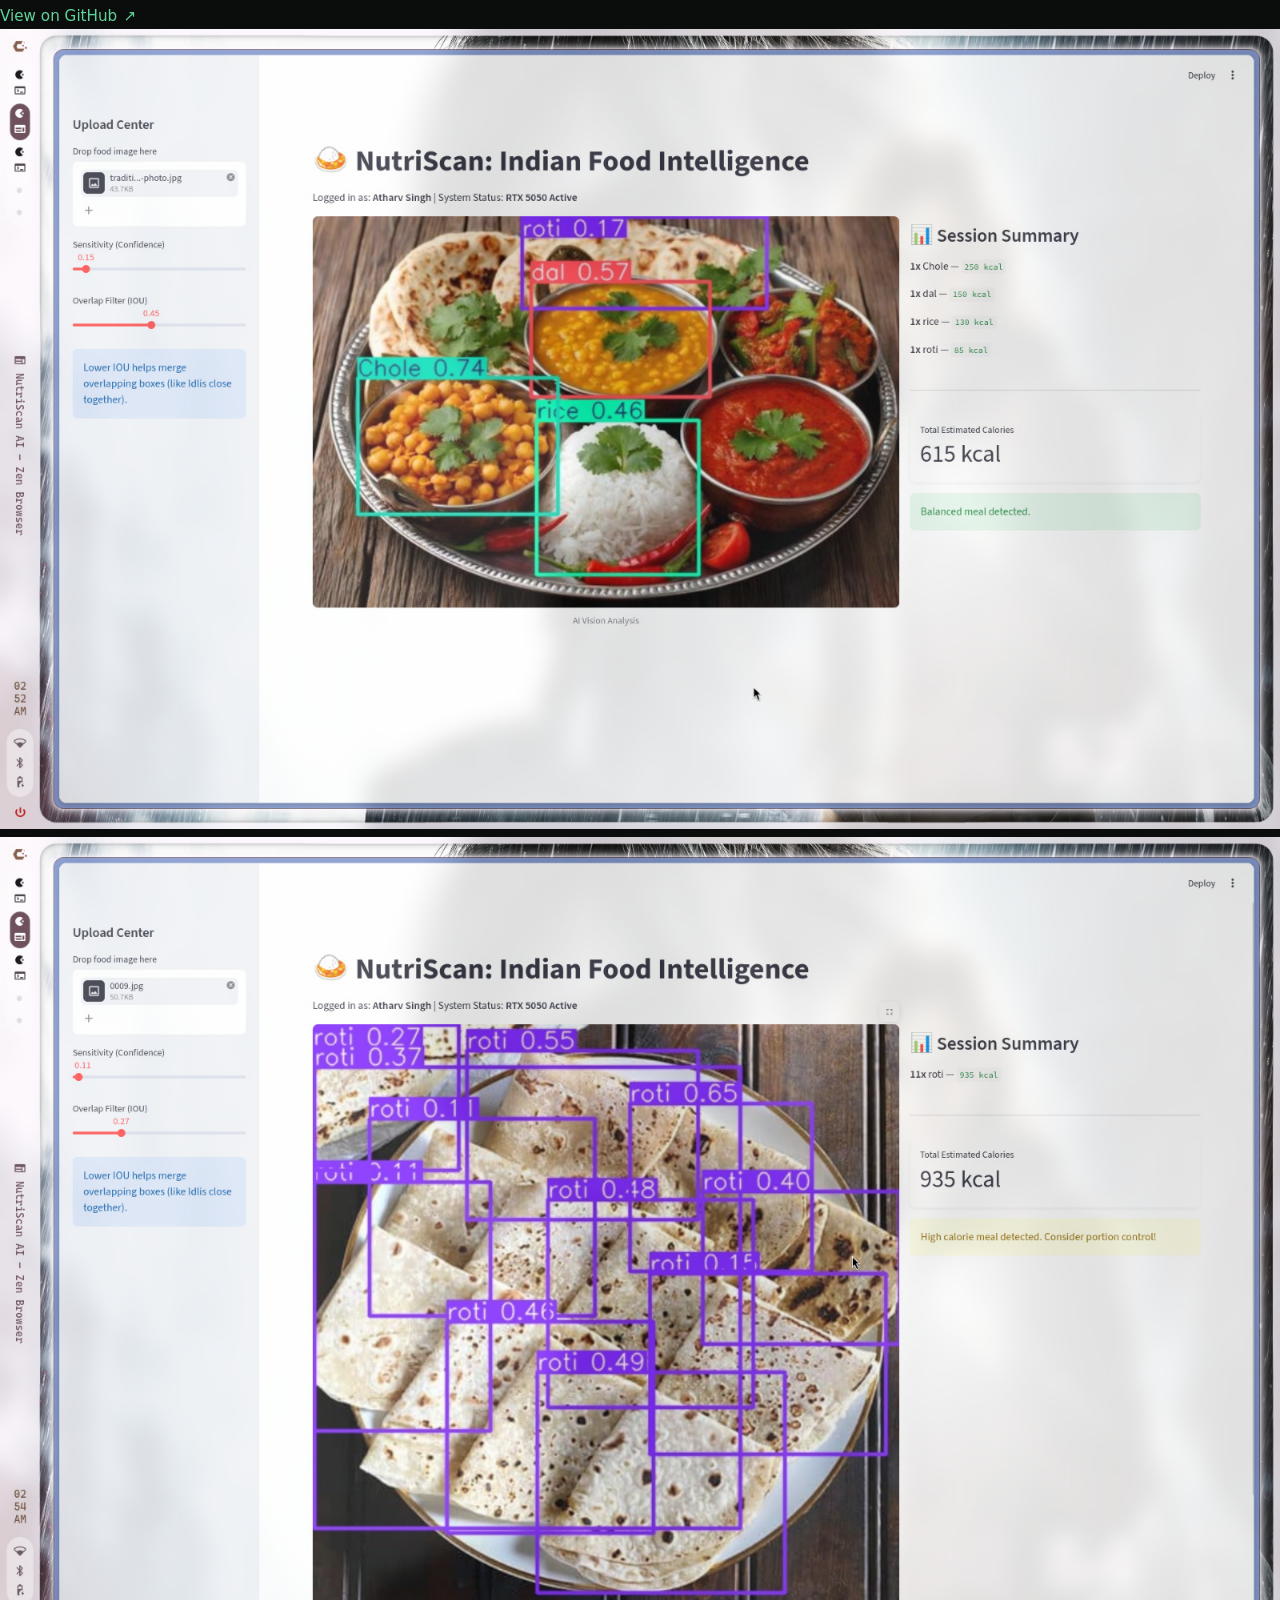
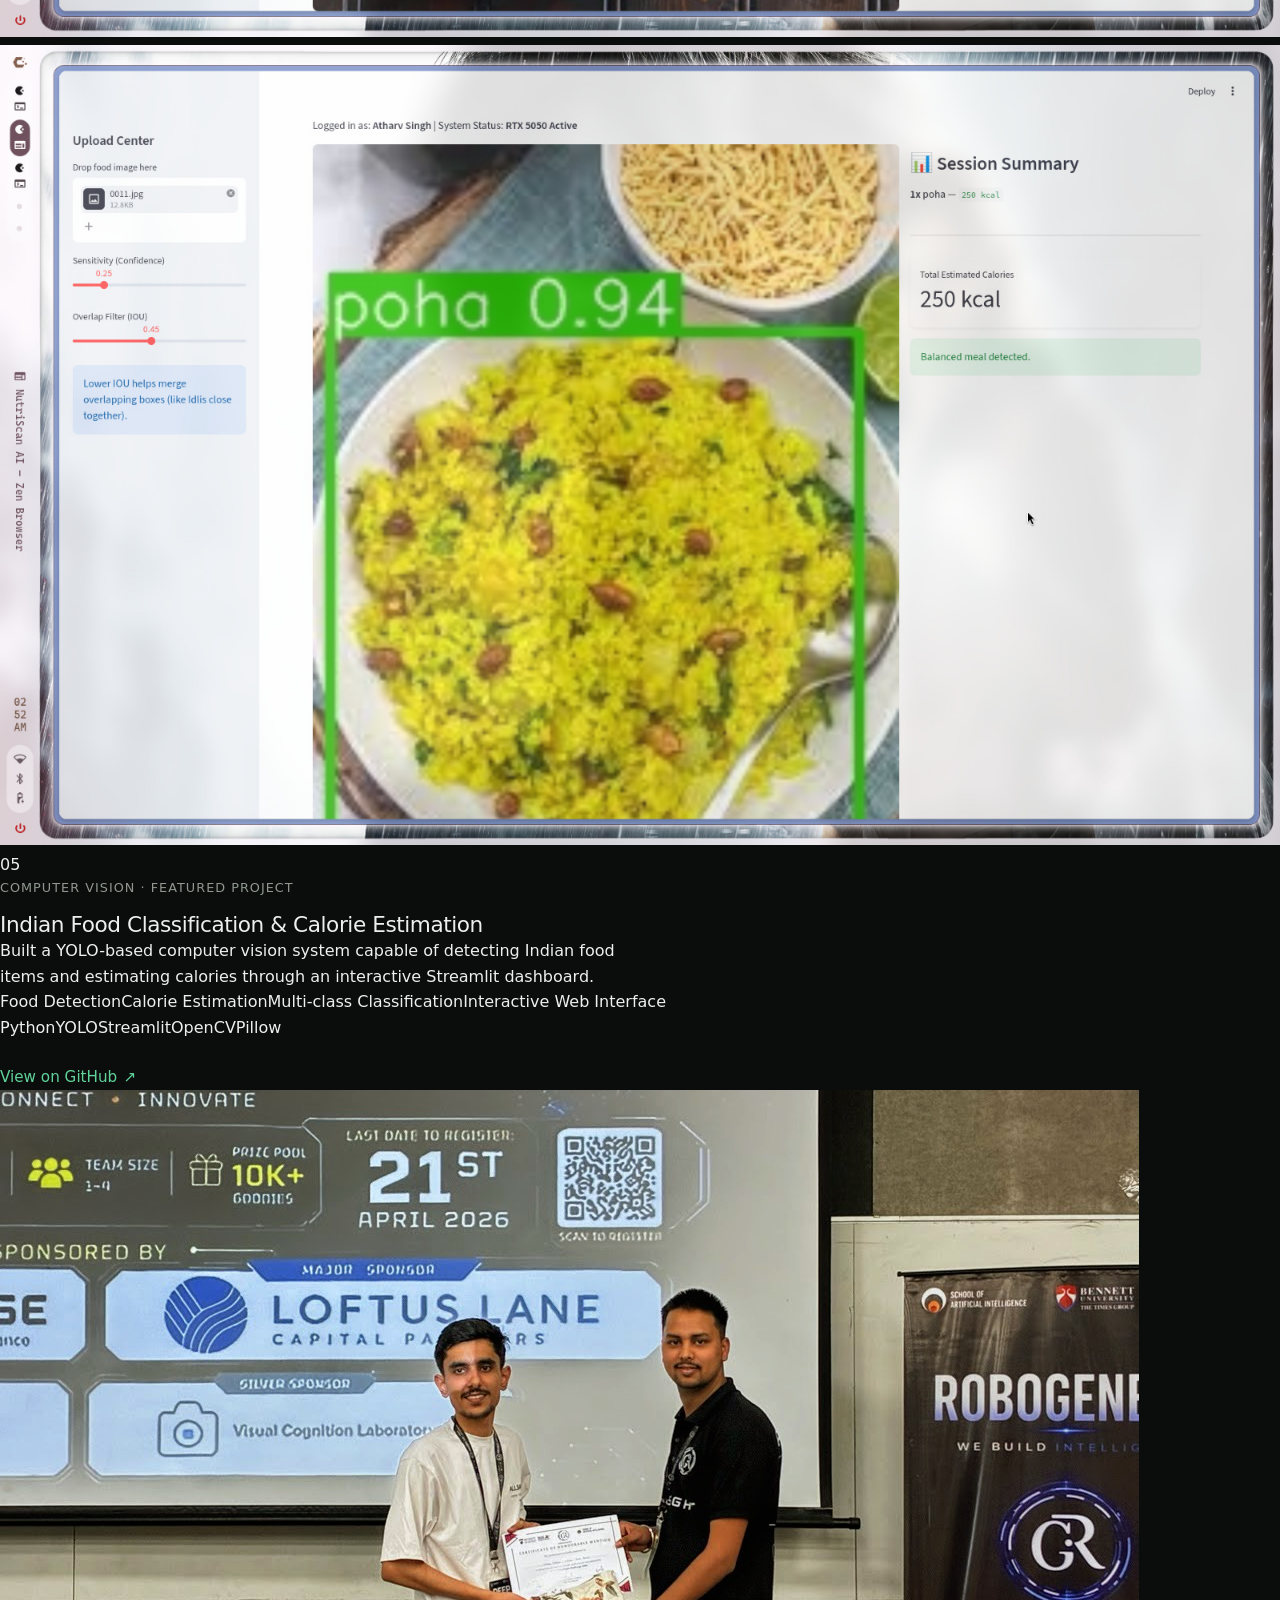
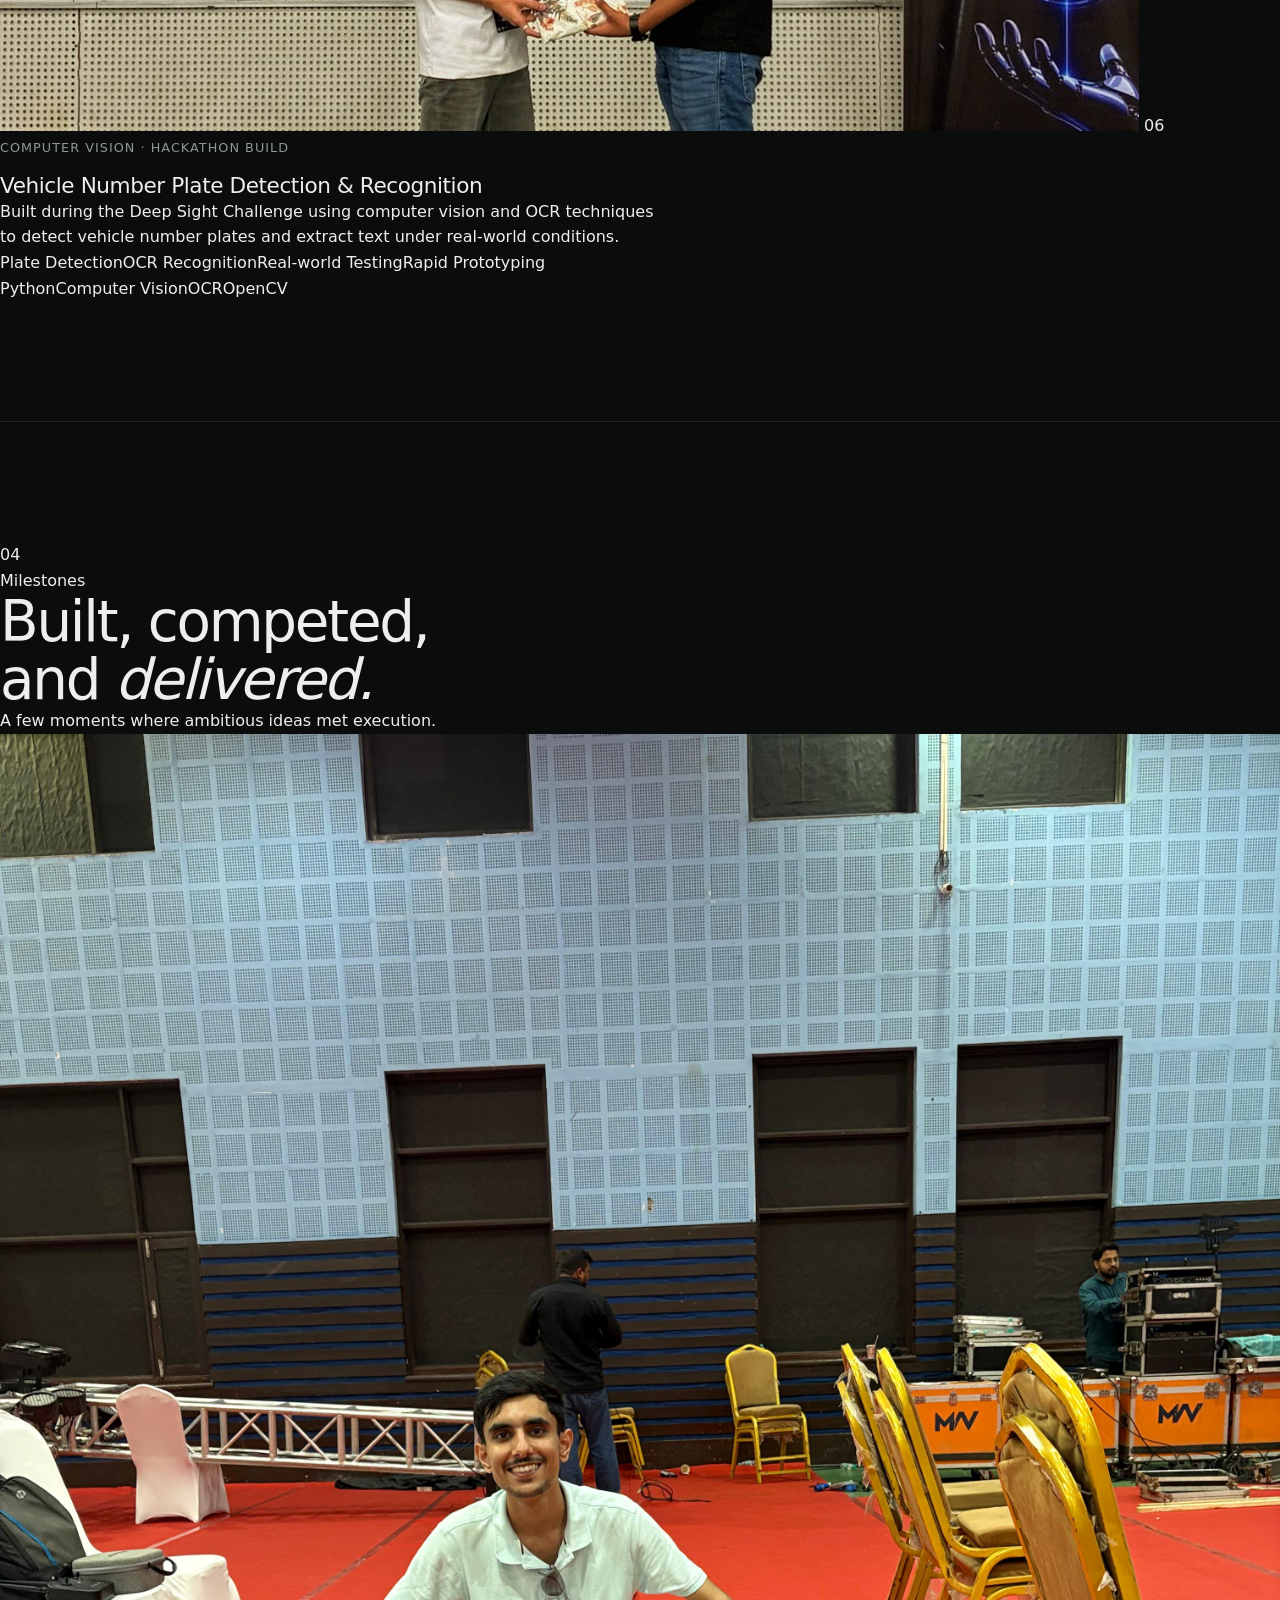
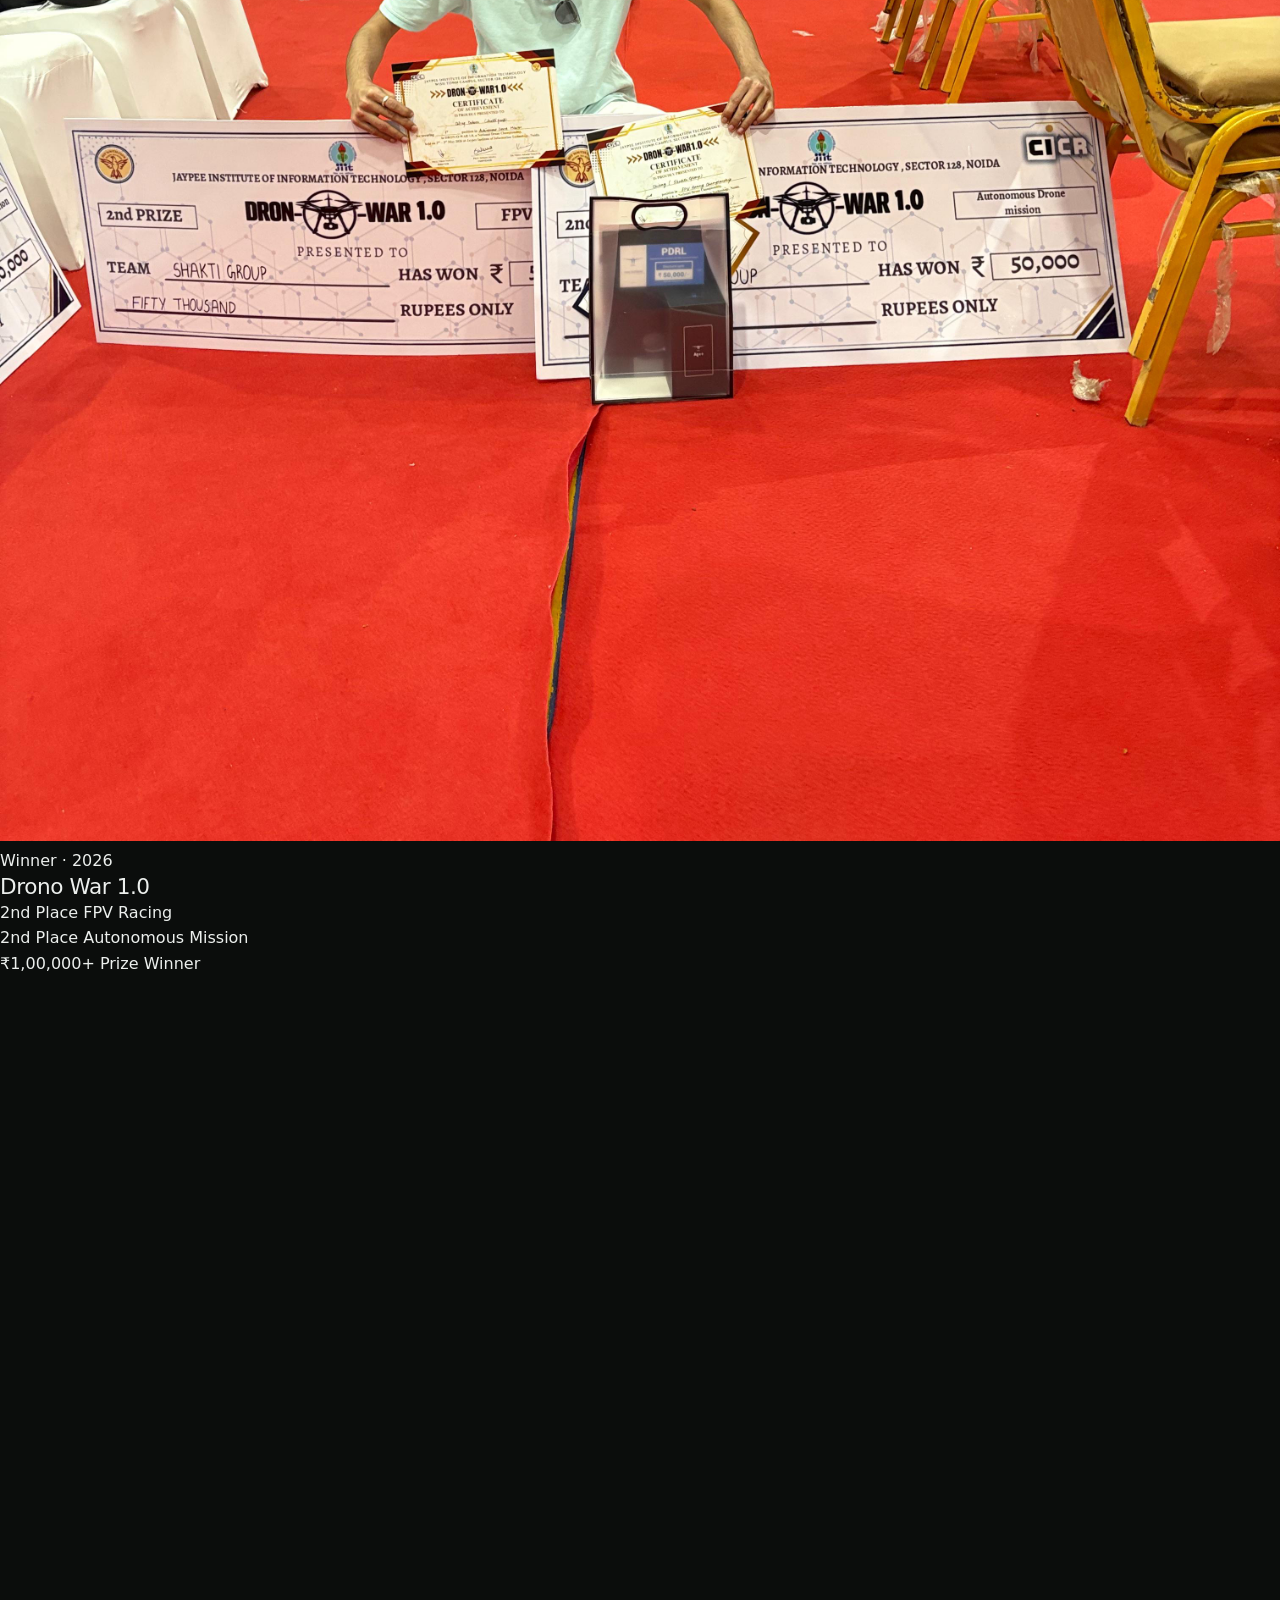
==== commit a4a62bcb: "Preview: shorter HinglishGuard title; cleaner BENNETT ONE and StockLens images" ====
--- a/index.html
+++ b/index.html
@@ -140,12 +140,12 @@
 
             <article class="featured-project reveal">
                 <div class="project-gallery single-image">
-                    <button class="gallery-main lightbox-trigger" data-image="projects/hinglishguard.webp" aria-label="View HinglishGuard — Hinglish Moderation Bot screenshot"><img src="projects/hinglishguard.webp" alt="HinglishGuard bot in Discord removing abusive messages and posting a warning" loading="lazy"></button>
+                    <button class="gallery-main lightbox-trigger" data-image="projects/hinglishguard.webp" aria-label="View HinglishGuard screenshot"><img src="projects/hinglishguard.webp" alt="HinglishGuard bot in Discord removing abusive messages and posting a warning" loading="lazy"></button>
                     <span class="project-number">01</span>
                 </div>
                 <div class="project-info">
                     <span class="project-type">NLP · Discord Bot · Featured Project</span>
-                    <h3>HinglishGuard — Hinglish Moderation Bot</h3>
+                    <h3>HinglishGuard — Moderation Bot</h3>
                     <p>A Discord bot that removes abuse and religious hate in Hindi and Hinglish, and sends uncertain messages to a human moderator. Built on fine-tuned transformer models.</p>
                     <div class="feature-list"><span>Macro-F1 0.744 → 0.800</span><span>Decodes disguised slurs</span><span>Live on Discord</span><span>Human review for edge cases</span></div>
                     <div class="tech-row"><span>PyTorch</span><span>HingRoBERTa</span><span>discord.py</span><span>Ollama</span></div>
